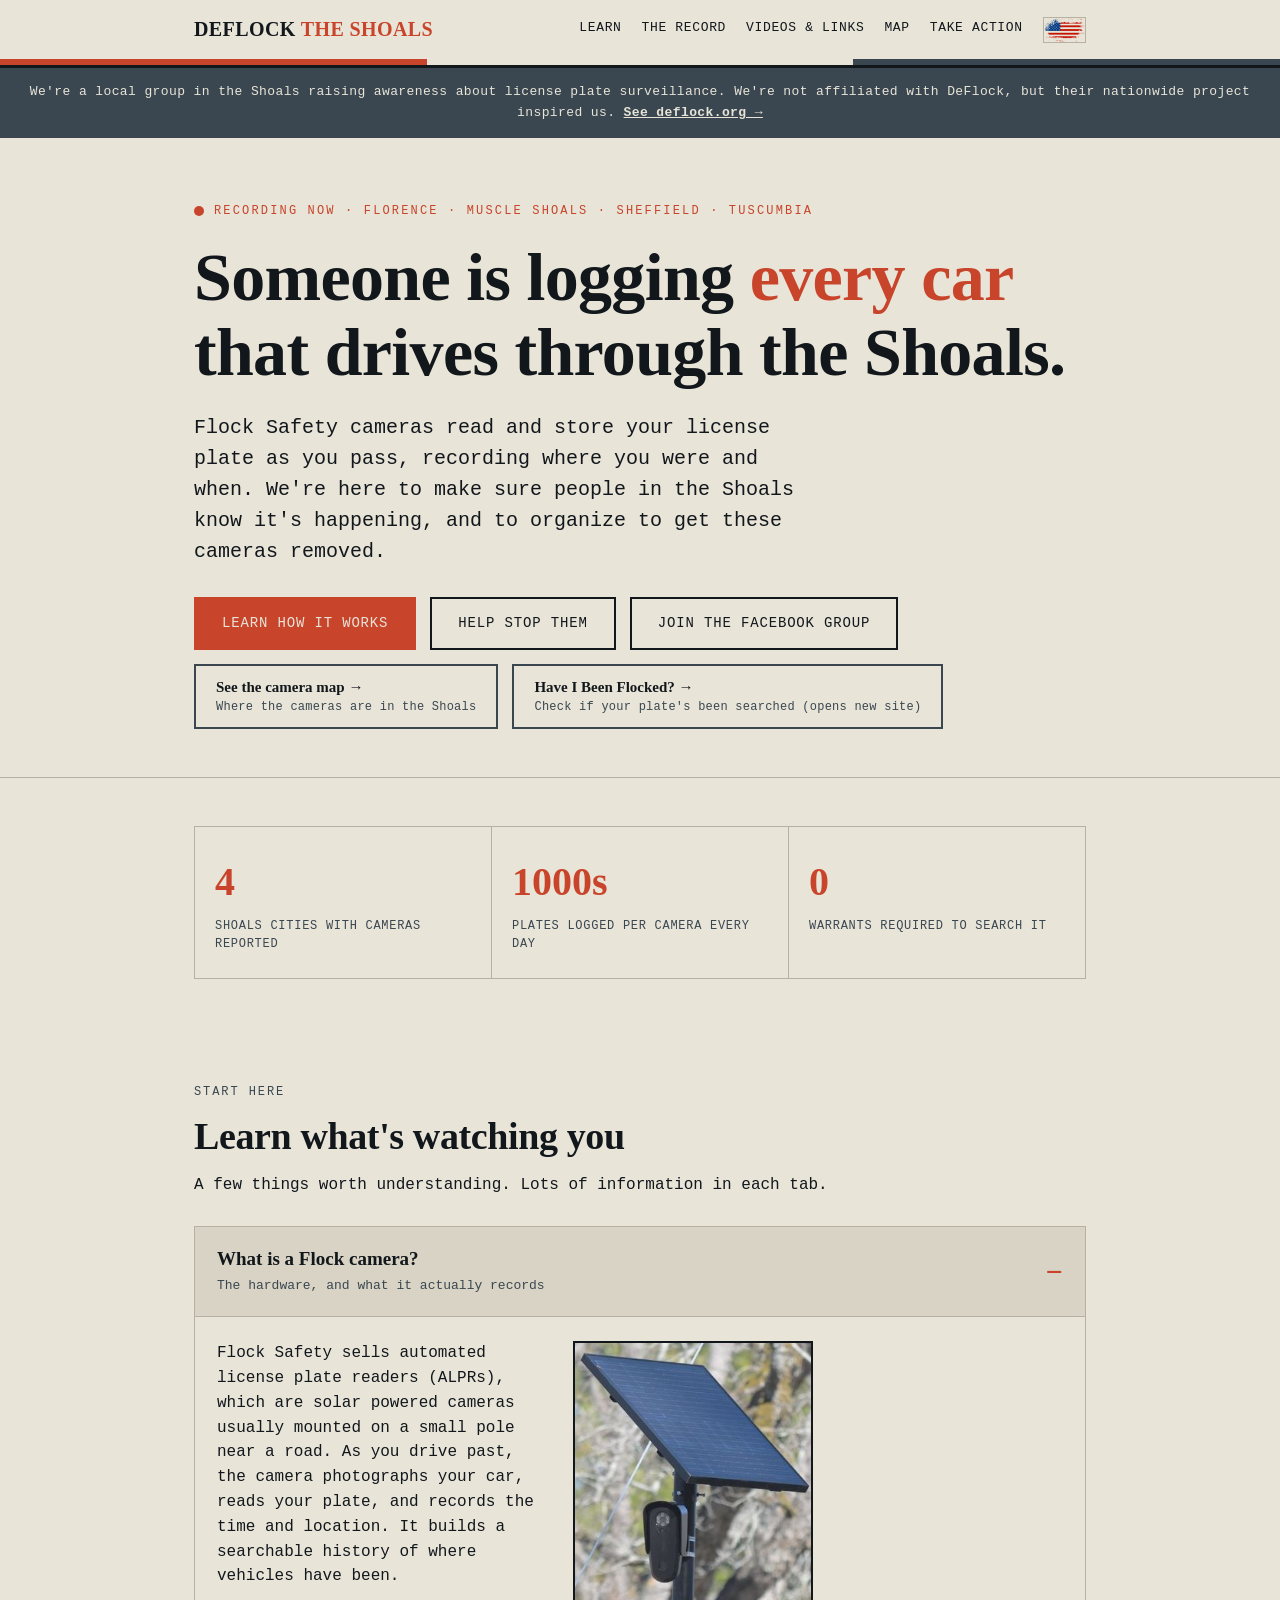
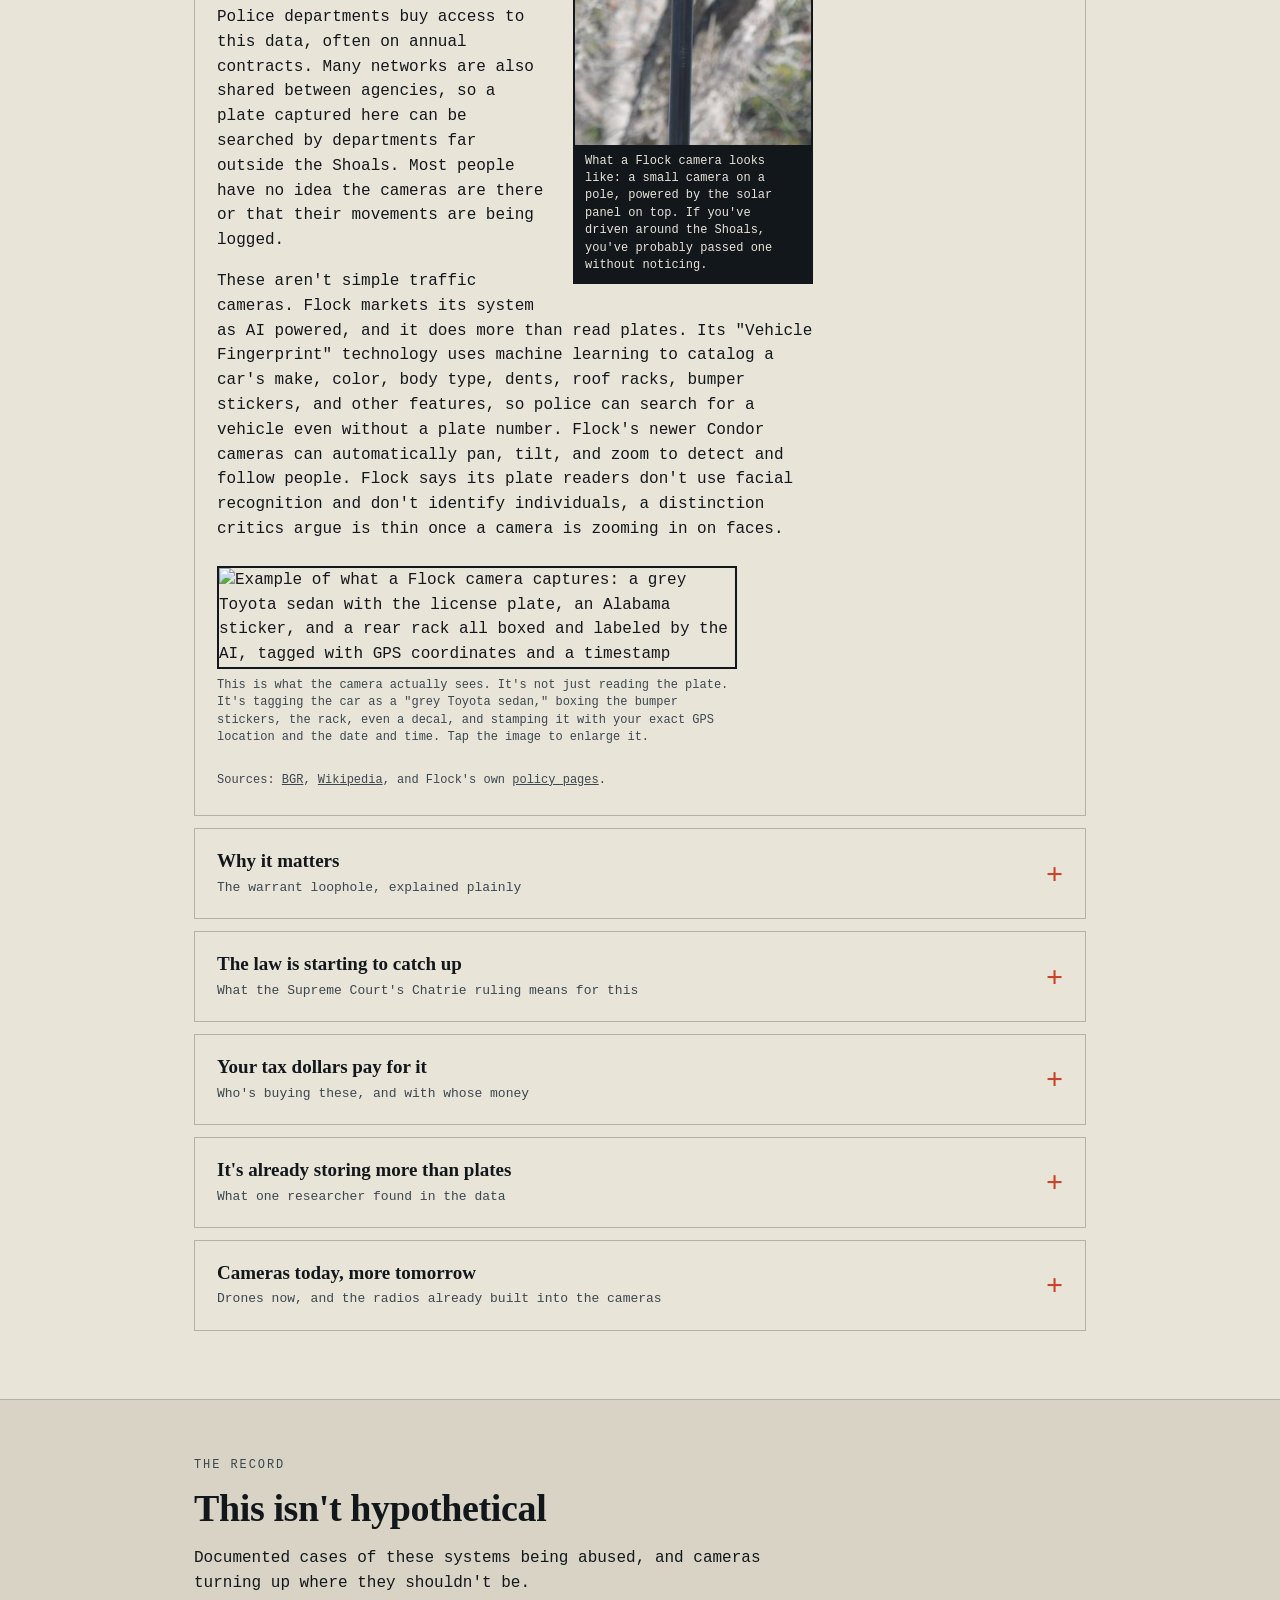
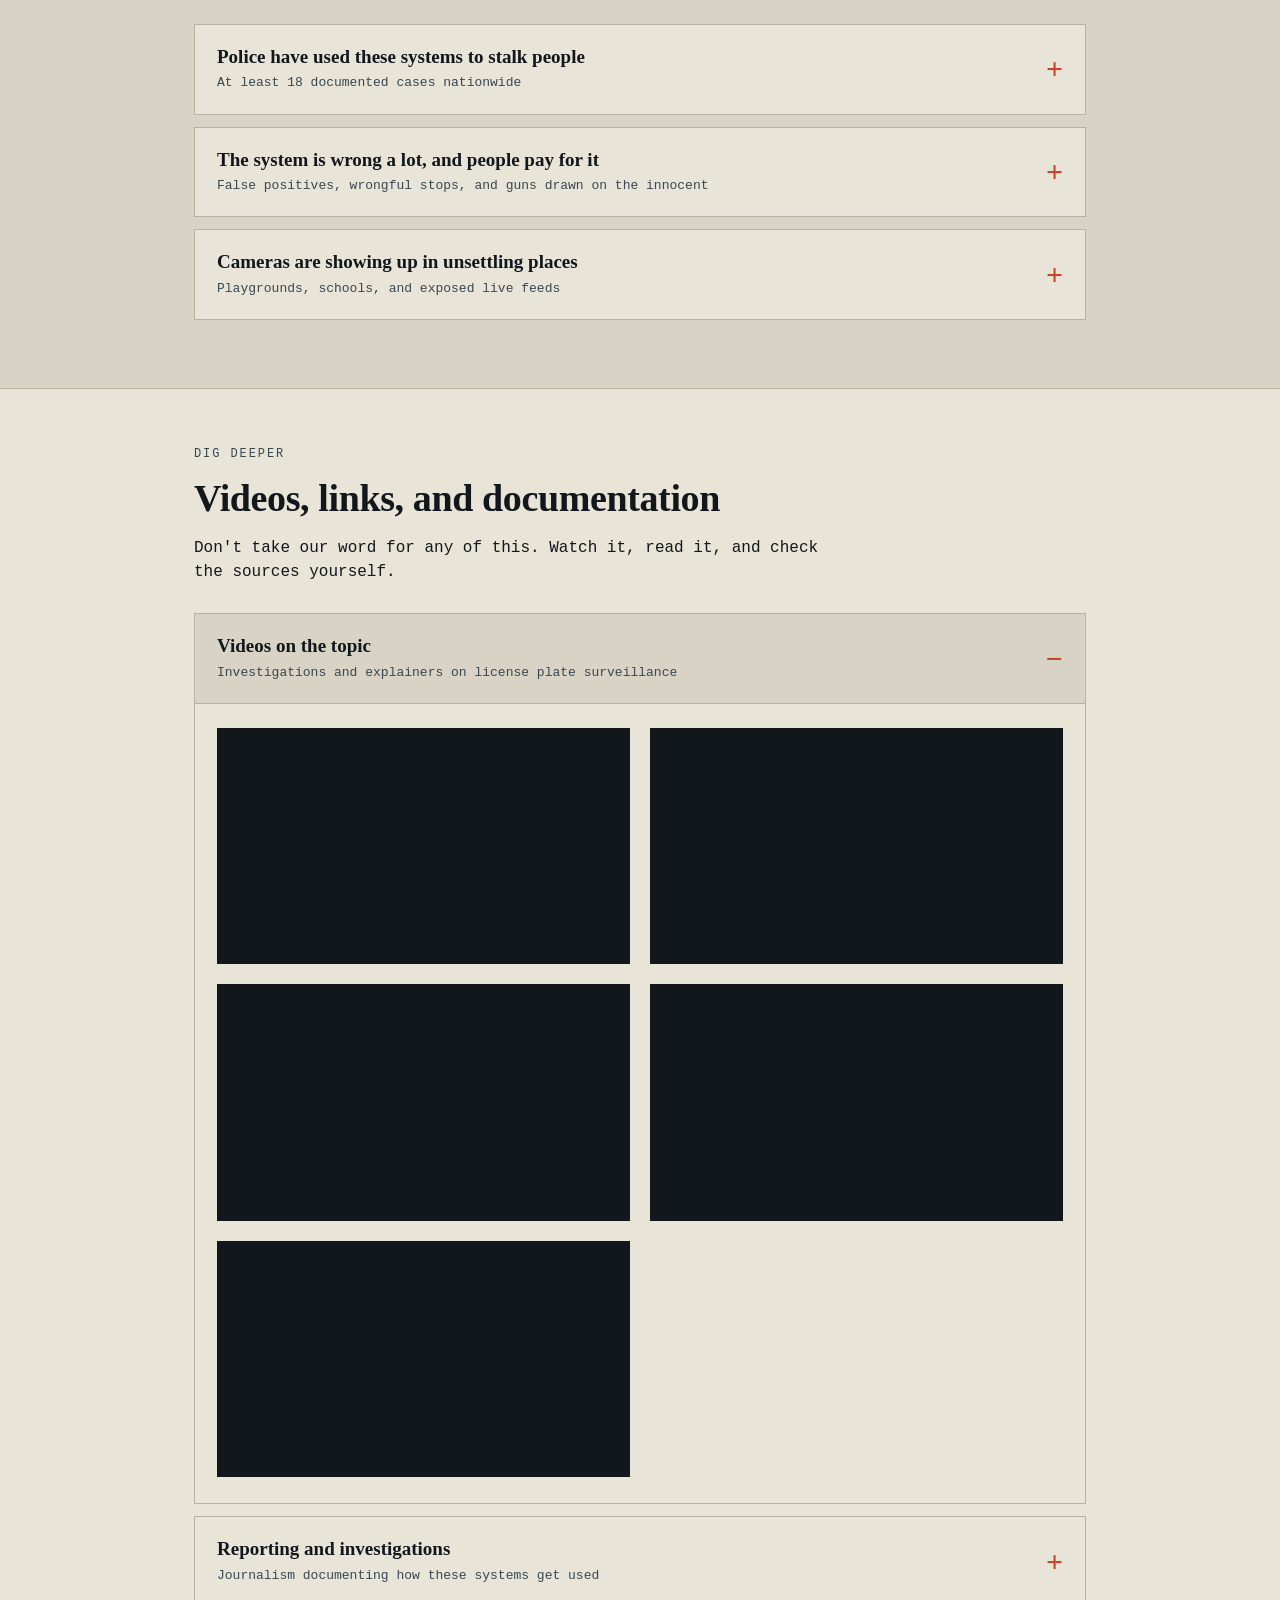
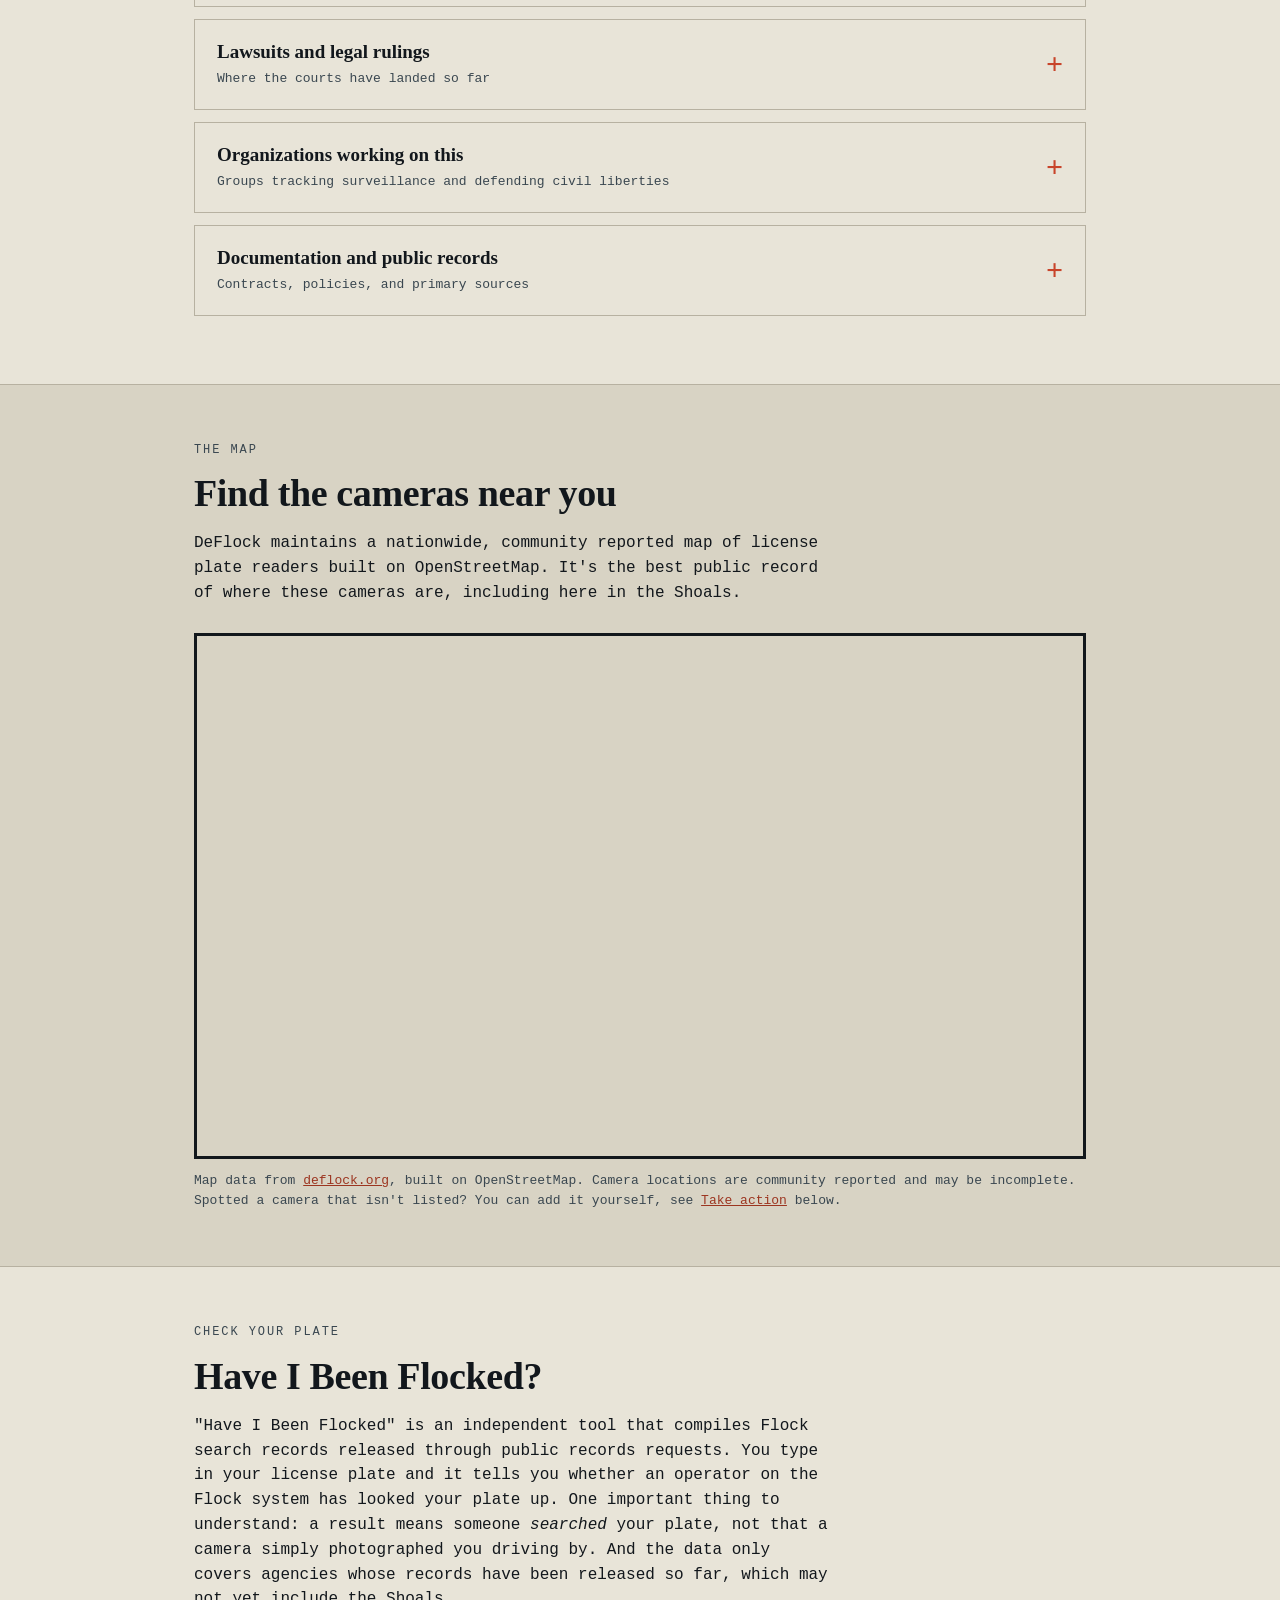
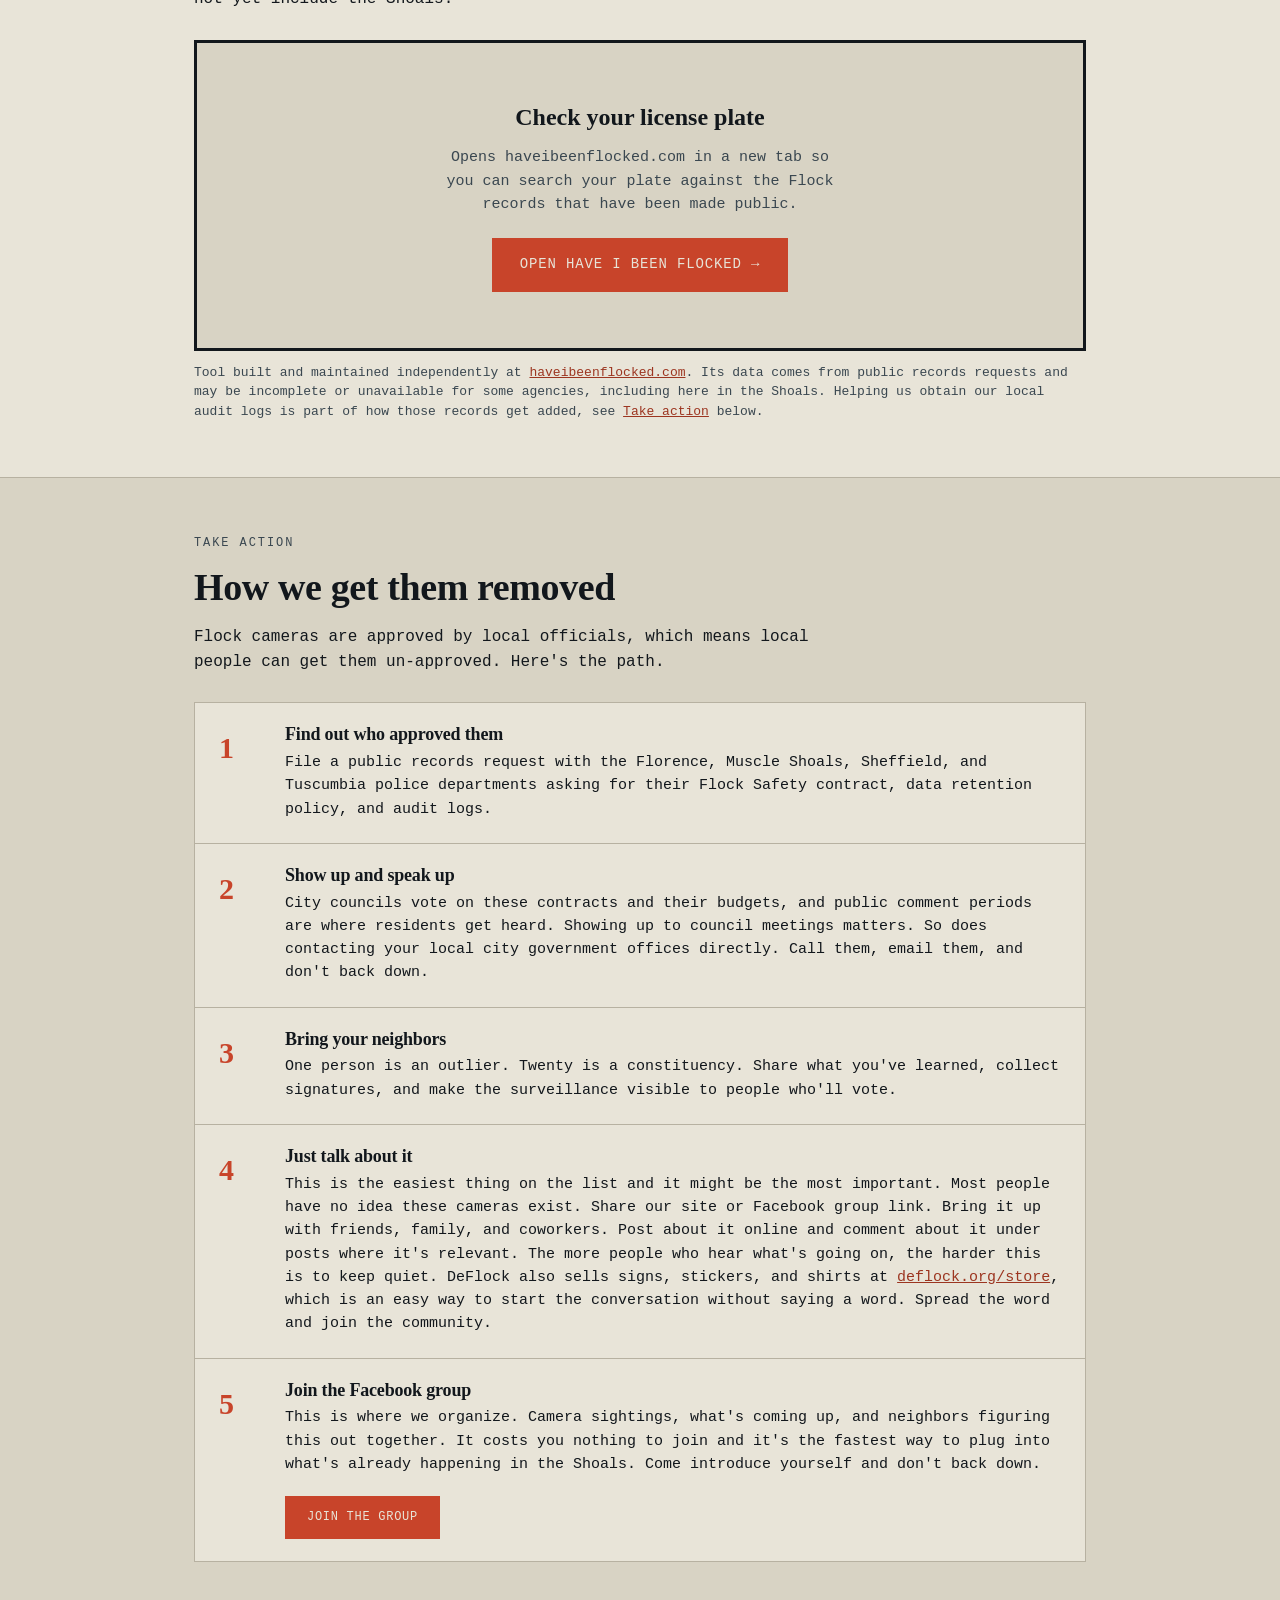
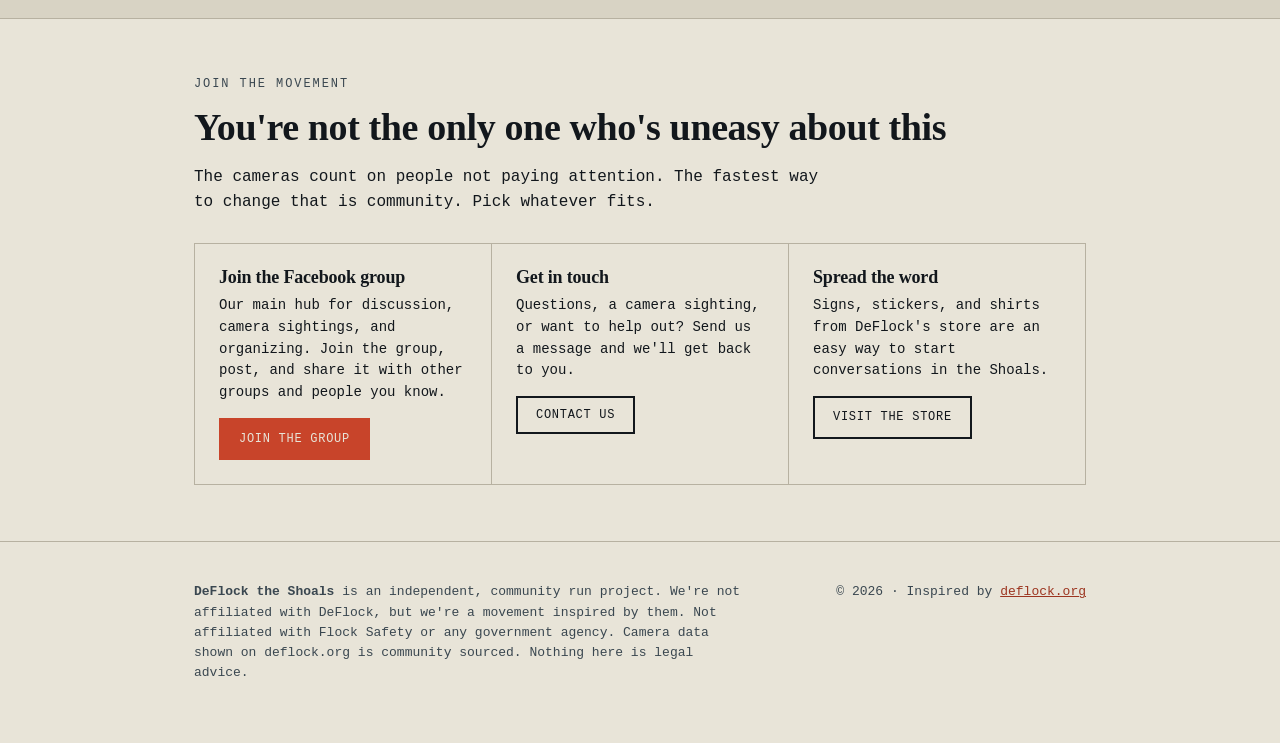
==== index.html @ 796c67c8 "Update index.html" ====
<!DOCTYPE html>
<html lang="en">
<head>
  <meta charset="UTF-8">
  <meta name="viewport" content="width=device-width, initial-scale=1.0">
  <title>DeFlock the Shoals — License plate surveillance in the Shoals</title>
  <meta name="description" content="Raising awareness about Flock Safety license plate readers in Florence, Muscle Shoals, Sheffield, and Tuscumbia, and organizing to get them removed.">

  <meta property="og:title" content="DeFlock the Shoals">
  <meta property="og:description" content="Find out about the license plate readers watching the Shoals. Then help us push back.">
  <meta property="og:type" content="website">

  <link rel="stylesheet" href="styles.css">
</head>
<body>
 
<header>
  <div class="bar">
    <a href="#top" class="brand">DeFlock <span>the Shoals</span></a>
    <div class="bar-right">
      <nav class="nav-links">
        <a href="#learn">Learn</a>
        <a href="#evidence">The record</a>
        <a href="#resources">Videos &amp; links</a>
        <a href="#map">Map</a>
        <a href="#act">Take action</a>
      </nav>
      <img src="assets/usaflag.png" alt="American flag" class="usa-flag">
      <button type="button" class="nav-toggle" id="nav-toggle" aria-label="Menu" aria-expanded="false">
        <span></span><span></span><span></span>
      </button>
    </div>
  </div>
  <nav class="nav-mobile" id="nav-mobile">
    <a href="#learn">Learn</a>
    <a href="#evidence">The record</a>
    <a href="#resources">Videos &amp; links</a>
    <a href="#map">Map</a>
    <a href="#act">Take action</a>
  </nav>
  <div class="flag-stripe" aria-hidden="true"><span class="r"></span><span class="w"></span><span class="b"></span></div>
</header>

<div class="movement">
  We're a local group in the Shoals raising awareness about license plate surveillance. We're not affiliated with DeFlock, but their nationwide project inspired us. <a href="https://deflock.org" target="_blank" rel="noopener">See deflock.org &rarr;</a>
</div>

<main id="top">

  <div class="hero">
    <div class="wrap">
      <p class="eyebrow"><span class="rec-dot"></span> Recording now &middot; Florence &middot; Muscle Shoals &middot; Sheffield &middot; Tuscumbia</p>
      <h1>Someone is logging <em>every car</em> that drives through the Shoals.</h1>
      <p class="lede">Flock Safety cameras read and store your license plate as you pass, recording where you were and when. We're here to make sure people in the Shoals know it's happening, and to organize to get these cameras removed.</p>
      <div class="cta-row">
        <a href="#learn" class="btn btn-primary">Learn how it works</a>
        <a href="#act" class="btn btn-ghost">Help stop them</a>
        <a href="https://www.facebook.com/share/g/18wiGRdr4t/" target="_blank" rel="noopener" class="btn btn-ghost">Join the Facebook group</a>
      </div>
      <div class="cta-row cta-tools">
        <a href="#map" class="btn btn-tool">See the camera map &rarr;<span class="btn-sub">Where the cameras are in the Shoals</span></a>
        <a href="https://haveibeenflocked.com/" target="_blank" rel="noopener" class="btn btn-tool">Have I Been Flocked? &rarr;<span class="btn-sub">Check if your plate's been searched (opens new site)</span></a>
      </div>
    </div>
  </div>

  <div class="wrap">
    <div class="stats">
      <div class="stat"><div class="n">4</div><div class="l">Shoals cities with cameras reported</div></div>
      <div class="stat"><div class="n">1000s</div><div class="l">Plates logged per camera every day</div></div>
      <div class="stat"><div class="n">0</div><div class="l">Warrants required to search it</div></div>
    </div>
  </div>

  <!-- ============ LEARN ============ -->
  <section id="learn">
    <div class="wrap">
      <p class="sec-label">Start here</p>
      <h2>Learn what's watching you</h2>
      <p class="prose section-intro">A few things worth understanding. Lots of information in each tab.</p>

      <details class="acc" open>
        <summary>
          <span class="acc-title">What is a Flock camera?</span>
          <span class="acc-sub">The hardware, and what it actually records</span>
        </summary>
        <div class="acc-body prose">
          <figure class="flock-photo">
            <img src="assets/flockimage.png" alt="A Flock Safety license plate reader camera mounted on a black pole with a solar panel on top" loading="lazy">
            <figcaption>What a Flock camera looks like: a small camera on a pole, powered by the solar panel on top. If you've driven around the Shoals, you've probably passed one without noticing.</figcaption>
          </figure>
          <p>Flock Safety sells automated license plate readers (ALPRs), which are solar powered cameras usually mounted on a small pole near a road. As you drive past, the camera photographs your car, reads your plate, and records the time and location. It builds a searchable history of where vehicles have been.</p>
          <p>Police departments buy access to this data, often on annual contracts. Many networks are also shared between agencies, so a plate captured here can be searched by departments far outside the Shoals. Most people have no idea the cameras are there or that their movements are being logged.</p>
          <p>These aren't simple traffic cameras. Flock markets its system as AI powered, and it does more than read plates. Its "Vehicle Fingerprint" technology uses machine learning to catalog a car's make, color, body type, dents, roof racks, bumper stickers, and other features, so police can search for a vehicle even without a plate number. Flock's newer Condor cameras can automatically pan, tilt, and zoom to detect and follow people. Flock says its plate readers don't use facial recognition and don't identify individuals, a distinction critics argue is thin once a camera is zooming in on faces.</p>

          <figure class="cam-figure">
            <img src="assets/flocksees.png" alt="Example of what a Flock camera captures: a grey Toyota sedan with the license plate, an Alabama sticker, and a rear rack all boxed and labeled by the AI, tagged with GPS coordinates and a timestamp" loading="lazy" class="zoomable">
            <figcaption>This is what the camera actually sees. It's not just reading the plate. It's tagging the car as a "grey Toyota sedan," boxing the bumper stickers, the rack, even a decal, and stamping it with your exact GPS location and the date and time. Tap the image to enlarge it.</figcaption>
          </figure>

          <p class="cite">Sources: <a href="https://www.bgr.com/2192089/flock-cameras-scanning-license-plate-audio-data-use/" target="_blank" rel="noopener">BGR</a>, <a href="https://en.wikipedia.org/wiki/Flock_Safety" target="_blank" rel="noopener">Wikipedia</a>, and Flock's own <a href="https://www.flocksafety.com/trust" target="_blank" rel="noopener">policy pages</a>.</p>
        </div>
      </details>

      <details class="acc">
        <summary>
          <span class="acc-title">Why it matters</span>
          <span class="acc-sub">The warrant loophole, explained plainly</span>
        </summary>
        <div class="acc-body prose">
          <p class="pullquote-sm">Privacy is a prerequisite for freedom. These cameras <em>strip it away.</em></p>
          <p>Flock cameras are a kind of surveillance we don't have a good name for yet: private surveillance, run for the government. A company most people have never heard of gets to record every time you drive to the grocery store, the doctor, your church, a protest, or anywhere else, and keep that record.</p>
          <p>Here's why that matters. The police aren't allowed to follow you around town, log everywhere you go, and keep a permanent record of it. If they suspect you of a crime, they have to bring evidence to a judge and get permission first. That check of a judge, probable cause, and a warrant is what stands between ordinary life and unreasonable search and seizure.</p>
          <p><strong>Flock is the loophole.</strong> Because Flock is a private company, it isn't bound by those rules. It can track everyone, all the time, no suspicion required. But Flock works hand in hand with the police. So instead of asking a judge for permission, an officer can simply ask Flock where your car has been for the past month. The warrant requirement doesn't get satisfied. It just gets skipped.</p>
          <p>That's the real problem: surveillance the government could never legally run itself, bought off the shelf from a company that can.</p>
        </div>
      </details>

      <details class="acc">
        <summary>
          <span class="acc-title">The law is starting to catch up</span>
          <span class="acc-sub">What the Supreme Court's Chatrie ruling means for this</span>
        </summary>
        <div class="acc-body prose">
          <p>Here's the part that gives us real hope, and it's worth understanding because it's the strongest legal ground we stand on.</p>
          <p>In 2026, the Supreme Court handed down its first big Fourth Amendment case in six years: <strong>Chatrie v. United States</strong>. It was a major win for privacy. The Court ruled that "geofence" searches, which pull cellphone location data to figure out everyone who was in a certain area at a certain time, are searches under the Fourth Amendment. That means police need probable cause and a warrant to do them.</p>
          <p>Just as important, the Court pushed back on something called the <strong>"third-party doctrine."</strong> For years, the government argued that once your data is held by some company (your phone carrier, an app, a private service), you've basically given up your Fourth Amendment protection over it, so they can grab it without a warrant. Chatrie said no: you can still have a reasonable expectation of privacy in your location history even when a third party is holding it.</p>
          <p>Look at how directly that lines up with Flock. A private company holds a detailed history of everywhere your car has been, and police tap into it without a warrant, using the exact "it's held by a third party" logic the Supreme Court just rejected for location data. Chatrie didn't rule on Flock specifically, so this isn't a done deal. But the reasoning points right at it, and it's why we think warrantless plate tracking is on borrowed time, legally speaking.</p>
          <p class="cite">Background on the ruling: <a href="https://en.wikipedia.org/wiki/United_States_v._Chatrie" target="_blank" rel="noopener">Chatrie v. United States</a>.</p>
        </div>
      </details>

      <details class="acc">
        <summary>
          <span class="acc-title">Your tax dollars pay for it</span>
          <span class="acc-sub">Who's buying these, and with whose money</span>
        </summary>
        <div class="acc-body prose">
          <p>Flock cameras aren't free. Local police departments buy them on contracts that can run tens of thousands of dollars a year, paid out of city budgets, which means paid by you. Residents are funding a system that surveils those same residents, often without ever having been asked in a public vote.</p>
          <p>Flock says it doesn't sell your data, and that customers own it. Take them at their word. The record still shows the safeguards failing in practice.</p>
          <div class="claimbox">
            <span class="tag">What Flock says</span>
            Customers own 100% of their data, Flock never sells it, and no agency gets access without permission.
          </div>
          <div class="claimbox">
            <span class="tag">What keeps happening</span>
            In 2025 and 2026, cities including Mountain View and Oxnard, California discovered that outside and federal agencies, including the FBI, ICE, CBP, and DEA, had been searching their local camera data, in some cases for over a year, without local approval. Mountain View shut its whole network off. California's attorney general sued the city of El Cajon over unlawful data sharing. The ACLU has accused Flock of repeatedly misleading city councils about exactly these access questions.
          </div>
          <p>So the honest answer to "how do we know the promises are true?" is: <strong>we don't, and several cities have learned the hard way that they weren't.</strong> Once the cameras are up and the data exists, control over who sees it has proven very hard to guarantee, and impossible to take back after the fact. The only reliable way to keep your movements from being searched is for the data not to be collected in the first place.</p>
        </div>
      </details>

      <details class="acc">
        <summary>
          <span class="acc-title">It's already storing more than plates</span>
          <span class="acc-sub">What one researcher found in the data</span>
        </summary>
        <div class="acc-body prose">
          <p>Flock likes to say these are just license plate readers. But independent security researcher Benn Jordan dug into how the system actually handles the images it captures, and found something that doesn't match that story.</p>
          <p>According to his investigation, the cameras don't only photograph plates. They capture images of all kinds of things that aren't vehicles at all, and rather than deleting those non-vehicle images, the system <strong>sorts them off into a separate folder and keeps them.</strong> Think about that. If the whole purpose is reading license plates, there's no reason to be holding onto photos of everything and everyone else the camera happens to see. But it is.</p>
          <p>That's the thing about "it only does X." Once the hardware is out there capturing everything in view, what it does with those images is a policy choice, and policies change. The camera is already seeing far more than a plate. Whether that extra gets used, and how, is up to whoever controls the system, not you.</p>
          <p class="cite">See Benn Jordan's work, linked in our <a href="#resources">videos and resources</a> section below.</p>
        </div>
      </details>

      <details class="acc">
        <summary>
          <span class="acc-title">Cameras today, more tomorrow</span>
          <span class="acc-sub">Drones now, and the radios already built into the cameras</span>
        </summary>
        <div class="acc-body prose">
          <p>License plate readers are only the start, and this is the part we most want people to think about, because it's the reason to act <em>now</em> instead of later.</p>
          <p>Flock has already moved into drones. It acquired a "Drone as First Responder" company and is rolling out programs that let police launch aircraft to a location and follow vehicles from the air. The company has said it aims to expand these drone programs to around 100 cities. A camera on a pole records the cars that pass one fixed spot. A drone can follow <strong>you</strong>, leaving your driveway, across town, watching where you stop.</p>
          <p>And here's the part most people don't know. When independent researchers physically took apart Flock cameras to see what's inside, they found the devices don't just have a cellular connection. They also contain <strong>Bluetooth and WiFi radios</strong>. The technology that would let one of these cameras detect the wireless devices around it, your phone, your smartwatch, your earbuds, your car's own Bluetooth, is already physically built into the hardware on the pole.</p>

          <div class="claimbox">
            <span class="tag">How this kind of tracking works</span>
            Your phone, your smartwatch, your car's Bluetooth, and your wireless earbuds are all constantly broadcasting little radio signals with unique IDs. Any device with a Bluetooth or WiFi radio can, in principle, pick those up as they pass by. It's the same basic method retail stores already use to count and follow foot traffic. A device that can read your plate <em>and</em> the unique signature of the phone in your pocket doesn't just know your car was somewhere. It can start to know <em>you</em> were, even in someone else's car, even on foot.
          </div>

          <p>That's why the time to draw the line is before the network is finished being built, not after. It is far easier to keep new surveillance out than to peel it back once the poles are up, the contracts are signed, and the budgets depend on it.</p>
          <p class="cite">Sources: teardown documenting the cameras' Bluetooth/WiFi radios and chipsets by <a href="https://www.ryanohoro.com/post/spotting-flock-safety-s-falcon-cameras" target="_blank" rel="noopener">Ryan O'Horo</a>; background on how passive wireless and Bluetooth tracking works via the <a href="https://www.eff.org/issues/street-level-surveillance" target="_blank" rel="noopener">EFF's Street-Level Surveillance project</a>.</p>
        </div>
      </details>
    </div>
  </section>

  <!-- ============ EVIDENCE ============ -->
  <section id="evidence" class="alt">
    <div class="wrap">
      <p class="sec-label">The record</p>
      <h2>This isn't hypothetical</h2>
      <p class="prose section-intro">Documented cases of these systems being abused, and cameras turning up where they shouldn't be.</p>

      <details class="acc">
        <summary>
          <span class="acc-title">Police have used these systems to stalk people</span>
          <span class="acc-sub">At least 18 documented cases nationwide</span>
        </summary>
        <div class="acc-body prose">
          <p>The promise is that only authorized officers search the data, for real investigations. In practice, officers have repeatedly used Flock to track romantic partners, exes, and even total strangers. This isn't a rare glitch. It's a documented, recurring pattern, and most cases only came to light because the victim reported being stalked, not because internal safeguards caught it.</p>
          <p>In April 2026, the Institute for Justice, a civil liberties law firm, identified at least 18 cases nationwide of officers allegedly using ALPR systems to stalk someone they were interested in, with most occurring since 2024. A separate tracker, the ALPR Abuse Library, has catalogued around 20 stalking or targeting cases. Investigators consistently describe these tallies as a floor, not a ceiling.</p>
          <div class="cases">
            <div class="case">
              <div class="where">Orange City, Florida</div>
              An officer ran his ex girlfriend's plate through Flock roughly 69 times in one summer, and also searched for her parents' vehicles. He was later charged with stalking.
              <div class="src">Source: <a href="https://www.404media.co/cops-keep-getting-arrested-for-using-flock-to-stalk-people/" target="_blank" rel="noopener">404 Media</a>, via court records</div>
            </div>
            <div class="case">
              <div class="where">Milwaukee, Wisconsin</div>
              An officer was charged after allegedly searching Flock readers about 179 times over two months to track a woman he was dating and her former partner. Victims found out by looking themselves up in public Flock audit data.
              <div class="src">Source: <a href="https://ij.org/police-have-reportedly-used-license-plate-readers-to-stalk-romantic-interests-at-least-14-times-in-recent-years/" target="_blank" rel="noopener">Institute for Justice</a></div>
            </div>
            <div class="case">
              <div class="where">Sedgwick, Kansas</div>
              A police chief used the cameras more than 200 times over four months to track his former partner and her new boyfriend. He lost his law enforcement certification.
              <div class="src">Source: reporting compiled by the <a href="https://ij.org/police-have-reportedly-used-license-plate-readers-to-stalk-romantic-interests-at-least-14-times-in-recent-years/" target="_blank" rel="noopener">Institute for Justice</a></div>
            </div>
          </div>
          <p>The point isn't that every officer is a stalker. It's that once this database exists, a single person with a login can track anyone's movements as easily as a Google search, and the safeguards have repeatedly failed to stop it in advance.</p>
        </div>
      </details>

      <details class="acc">
        <summary>
          <span class="acc-title">The system is wrong a lot, and people pay for it</span>
          <span class="acc-sub">False positives, wrongful stops, and guns drawn on the innocent</span>
        </summary>
        <div class="acc-body prose">
          <p>Set aside deliberate abuse for a second. Even when everyone's acting in good faith, these systems are wrong constantly, and the mistakes land on innocent people.</p>
          <p>In Roseville, California, the police department found that <strong>71 percent</strong> of its Flock alerts were incorrect. An audit of the LAPD found roughly <strong>one in three</strong> alerts it reviewed were inaccurate. These aren't paperwork errors. When a computer misreads a plate and flags a car as suspicious, an officer often walks up treating an innocent person as a criminal.</p>
          <div class="cases">
            <div class="case">
              <div class="where">A "7" read as a "2"</div>
              A single misread character led to a driver being stopped and detained over a car that wasn't the one police were actually looking for.
            </div>
            <div class="case">
              <div class="where">An "O" read as a "0"</div>
              Two grandparents were pulled over and held at gunpoint in front of their three-year-old grandchild because the system misread their plate.
            </div>
            <div class="case">
              <div class="where">Two weeks in jail</div>
              A woman was jailed for roughly two weeks after a camera misidentified her vehicle.
            </div>
          </div>
          <p>Flock is now adding tools to "flag unusual activity." But a flag doesn't fix a system that's wrong a third to two-thirds of the time, and it doesn't un-draw a gun. The only real accountability is a fully public audit trail, so the community can see how often this technology is used, and how often it's simply wrong.</p>
          <p class="cite">Sources compiled from reporting by <a href="https://www.businessinsider.com" target="_blank" rel="noopener">Business Insider</a> and municipal audit findings (Roseville PD, LAPD Inspector General).</p>
        </div>
      </details>

      <details class="acc">
        <summary>
          <span class="acc-title">Cameras are showing up in unsettling places</span>
          <span class="acc-sub">Playgrounds, schools, and exposed live feeds</span>
        </summary>
        <div class="acc-body prose">
          <p>Flock cameras are marketed as license plate readers for roads. But residents and journalists have documented them installed facing places that have nothing to do with traffic, including a children's playground, which went viral in June 2026 and prompted widespread questions about the real purpose of the placement.</p>
          <p>The concern got sharper in late 2025, when a security researcher found that Flock had left at least 60 of its AI powered cameras exposed on the open internet, including a live feed showing unattended children at a playground. Anyone online could watch, and, using the footage, potentially identify people. Flock called it a limited misconfiguration that had since been fixed.</p>
          <div class="claimbox">
            <span class="tag">Why this matters locally</span>
            Where cameras get pointed in the Shoals is decided by our local agencies, not by Flock, and usually not by residents. Public records requests can reveal exactly where every camera is aimed, and a public that's paying attention is the only thing that keeps placement accountable.
          </div>
          <ul class="cite-list">
            <li>Playground controversy: <a href="https://dailydot.com/x-user-questions-flock-cameras-near-playground-if-theyre-for-traffic-why-are-they-here" target="_blank" rel="noopener">Daily Dot</a></li>
            <li>Exposed camera feeds: <a href="https://www.yahoo.com/news/articles/flock-camera-captured-kids-playground-210035343.html" target="_blank" rel="noopener">404 Media / Yahoo News</a></li>
            <li>Cameras aimed at schools and sidewalks: <a href="https://www.wuft.org/public-safety/2026-06-22/flock-ai-security-cameras-spark-concerns-over-privacy-misuse-among-gainesville-residents" target="_blank" rel="noopener">WUFT</a></li>
          </ul>
        </div>
      </details>
    </div>
  </section>

  <!-- ============ RESOURCES ============ -->
  <section id="resources">
    <div class="wrap">
      <p class="sec-label">Dig deeper</p>
      <h2>Videos, links, and documentation</h2>
      <p class="prose section-intro">Don't take our word for any of this. Watch it, read it, and check the sources yourself.</p>

      <details class="acc" open>
        <summary>
          <span class="acc-title">Videos on the topic</span>
          <span class="acc-sub">Investigations and explainers on license plate surveillance</span>
        </summary>
        <div class="acc-body">
          <div class="video-grid">
            <div class="video-frame">
              <iframe src="https://www.youtube-nocookie.com/embed/uB0gr7Fh6lY"
                      title="Video on license plate surveillance"
                      loading="lazy"
                      allow="accelerometer; clipboard-write; encrypted-media; gyroscope; picture-in-picture"
                      allowfullscreen></iframe>
            </div>
            <div class="video-frame">
              <iframe src="https://www.youtube-nocookie.com/embed/S3MQLlMbS-Y"
                      title="Video on license plate surveillance"
                      loading="lazy"
                      allow="accelerometer; clipboard-write; encrypted-media; gyroscope; picture-in-picture"
                      allowfullscreen></iframe>
            </div>
            <div class="video-frame">
              <iframe src="https://www.youtube-nocookie.com/embed/nc7ngg64ADI"
                      title="Video on license plate surveillance"
                      loading="lazy"
                      allow="accelerometer; clipboard-write; encrypted-media; gyroscope; picture-in-picture"
                      allowfullscreen></iframe>
            </div>
            <div class="video-frame">
              <iframe src="https://www.youtube-nocookie.com/embed/rH3QGv2L9ng?start=2435"
                      title="Video on license plate surveillance"
                      loading="lazy"
                      allow="accelerometer; clipboard-write; encrypted-media; gyroscope; picture-in-picture"
                      allowfullscreen></iframe>
            </div>
            <div class="video-frame">
              <iframe src="https://www.youtube-nocookie.com/embed/N2-bxmWOH4U"
                      title="Video on license plate surveillance"
                      loading="lazy"
                      allow="accelerometer; clipboard-write; encrypted-media; gyroscope; picture-in-picture"
                      allowfullscreen></iframe>
            </div>
          </div>
        </div>
      </details>

      <details class="acc">
        <summary>
          <span class="acc-title">Reporting and investigations</span>
          <span class="acc-sub">Journalism documenting how these systems get used</span>
        </summary>
        <div class="acc-body prose">
          <ul class="link-list">
            <li>
              <a href="https://www.404media.co/cops-keep-getting-arrested-for-using-flock-to-stalk-people/" target="_blank" rel="noopener">Cops keep getting arrested for using Flock to stalk people</a>
              <span class="link-src">404 Media</span>
            </li>
            <li>
              <a href="https://ij.org/police-have-reportedly-used-license-plate-readers-to-stalk-romantic-interests-at-least-14-times-in-recent-years/" target="_blank" rel="noopener">Police have used plate readers to stalk romantic interests</a>
              <span class="link-src">Institute for Justice</span>
            </li>
            <li>
              <a href="https://www.eff.org/deeplinks/2025/11/how-cops-are-using-flock-safetys-alpr-network-surveil-protesters-and-activists" target="_blank" rel="noopener">How police use Flock's network to surveil protesters and activists</a>
              <span class="link-src">Electronic Frontier Foundation</span>
            </li>
            <li>
              <a href="https://www.aclu-wi.org/news/what-the-flock-police-surveillance-is-ripe-for-abuse/" target="_blank" rel="noopener">What the Flock: police surveillance is ripe for abuse</a>
              <span class="link-src">ACLU of Wisconsin</span>
            </li>
            <li>
              <a href="https://www.ryanohoro.com/post/spotting-flock-safety-s-falcon-cameras" target="_blank" rel="noopener">A teardown of Flock's cameras (the Bluetooth/WiFi radios inside)</a>
              <span class="link-src">Ryan O'Horo</span>
            </li>
            <li>
              <a href="https://centralcurrent.org/syracuse-police-exposed-driver-data-to-thousands-of-cops-around-the-country/" target="_blank" rel="noopener">Syracuse police exposed driver data to thousands of officers nationwide</a>
              <span class="link-src">Central Current</span>
            </li>
            <li>
              <a href="https://www.bgr.com/2192089/flock-cameras-scanning-license-plate-audio-data-use/" target="_blank" rel="noopener">What Flock cameras actually scan and store</a>
              <span class="link-src">BGR</span>
            </li>
          </ul>
        </div>
      </details>

      <details class="acc">
        <summary>
          <span class="acc-title">Lawsuits and legal rulings</span>
          <span class="acc-sub">Where the courts have landed so far</span>
        </summary>
        <div class="acc-body prose">
          <ul class="link-list">
            <li>
              <a href="https://en.wikipedia.org/wiki/United_States_v._Chatrie" target="_blank" rel="noopener">Chatrie v. United States (Supreme Court, geofence + third-party doctrine)</a>
              <span class="link-src">Background on the 2026 ruling</span>
            </li>
            <li>
              <a href="https://www.eff.org/press/releases/lawsuit-challenges-san-joses-warrantless-alpr-mass-surveillance" target="_blank" rel="noopener">Lawsuit challenges San Jose's warrantless ALPR mass surveillance</a>
              <span class="link-src">Electronic Frontier Foundation</span>
            </li>
            <li>
              <a href="https://www.eff.org/deeplinks/2025/11/washington-court-rules-data-captured-flock-safety-cameras-are-public-records" target="_blank" rel="noopener">Washington court rules Flock camera data are public records</a>
              <span class="link-src">Electronic Frontier Foundation</span>
            </li>
            <li>
              <a href="https://www.aclu.org/news/privacy-technology/police-audit-logs" target="_blank" rel="noopener">What police audit logs reveal about how this data gets searched</a>
              <span class="link-src">ACLU</span>
            </li>
          </ul>
        </div>
      </details>

      <details class="acc">
        <summary>
          <span class="acc-title">Organizations working on this</span>
          <span class="acc-sub">Groups tracking surveillance and defending civil liberties</span>
        </summary>
        <div class="acc-body prose">
          <ul class="link-list">
            <li>
              <a href="https://deflock.org" target="_blank" rel="noopener">DeFlock</a>
              <span class="link-src">The nationwide ALPR mapping project that inspired this site</span>
            </li>
            <li>
              <a href="https://www.eff.org/issues/automated-license-plate-readers" target="_blank" rel="noopener">Electronic Frontier Foundation: ALPRs</a>
              <span class="link-src">Legal and technical analysis of plate reader systems</span>
            </li>
            <li>
              <a href="https://ij.org" target="_blank" rel="noopener">Institute for Justice</a>
              <span class="link-src">Civil liberties law firm tracking ALPR abuse cases</span>
            </li>
            <li>
              <a href="https://www.aclu.org" target="_blank" rel="noopener">ACLU</a>
              <span class="link-src">Civil liberties litigation and reporting on surveillance</span>
            </li>
            <li>
              <a href="https://atlasofsurveillance.org" target="_blank" rel="noopener">Atlas of Surveillance</a>
              <span class="link-src">Database of surveillance technology used by US law enforcement</span>
            </li>
          </ul>
        </div>
      </details>

      <details class="acc">
        <summary>
          <span class="acc-title">Documentation and public records</span>
          <span class="acc-sub">Contracts, policies, and primary sources</span>
        </summary>
        <div class="acc-body prose">
          <p>This is where we'll post the actual paperwork as we obtain it: Flock contracts with Shoals police departments, data retention policies, audit logs, and council meeting records. Primary documents are the strongest thing you can bring to a public comment period, because nobody can argue with a city's own signed contract.</p>
          <p>We don't have these yet, but we are working on it. If you've filed a records request and received something, or you have meeting minutes or correspondence worth sharing, <a href="#join">send it to us</a> and we'll publish it here.</p>
          <ul class="link-list">
            <li>
              <a href="https://www.flocksafety.com/trust" target="_blank" rel="noopener">Flock Safety's own transparency pages</a>
              <span class="link-src">The company's stated policies, useful to compare against practice</span>
            </li>
            <li>
              <a href="https://www.openstreetmap.org" target="_blank" rel="noopener">OpenStreetMap</a>
              <span class="link-src">The open dataset behind DeFlock's map, where cameras get logged</span>
            </li>
          </ul>
        </div>
      </details>
    </div>
  </section>

  <!-- ============ MAP ============ -->
  <section id="map" class="alt">
    <div class="wrap">
      <p class="sec-label">The map</p>
      <h2>Find the cameras near you</h2>
      <p class="prose section-intro">DeFlock maintains a nationwide, community reported map of license plate readers built on OpenStreetMap. It's the best public record of where these cameras are, including here in the Shoals.</p>
      <div id="map-embed" data-map-url="https://maps.deflock.org/?lat=34.8208&lng=-87.5896&zoom=10.31">
        <div class="map-panel">
          <p class="map-panel-title">Open the DeFlock map</p>
          <p class="map-panel-text">Zoomed to the Shoals. Every marker is a community reported license plate reader.</p>
          <a class="btn btn-primary" href="https://maps.deflock.org/?lat=34.8208&lng=-87.5896&zoom=10.31" target="_blank" rel="noopener">View the live map &rarr;</a>
        </div>
      </div>
      <p class="map-note">Map data from <a href="https://deflock.org" target="_blank" rel="noopener">deflock.org</a>, built on OpenStreetMap. Camera locations are community reported and may be incomplete. Spotted a camera that isn't listed? You can add it yourself, see <a href="#act">Take action</a> below.</p>
    </div>
  </section>

  <!-- ============ HAVE I BEEN FLOCKED ============ -->
  <section id="flocked">
    <div class="wrap">
      <p class="sec-label">Check your plate</p>
      <h2>Have I Been Flocked?</h2>
      <p class="prose section-intro">"Have I Been Flocked" is an independent tool that compiles Flock search records released through public records requests. You type in your license plate and it tells you whether an operator on the Flock system has looked your plate up. One important thing to understand: a result means someone <em>searched</em> your plate, not that a camera simply photographed you driving by. And the data only covers agencies whose records have been released so far, which may not yet include the Shoals.</p>
      <div id="flocked-cta">
        <div class="map-panel">
          <p class="map-panel-title">Check your license plate</p>
          <p class="map-panel-text">Opens haveibeenflocked.com in a new tab so you can search your plate against the Flock records that have been made public.</p>
          <a class="btn btn-primary" href="https://haveibeenflocked.com/" target="_blank" rel="noopener">Open Have I Been Flocked &rarr;</a>
        </div>
      </div>
      <p class="map-note">Tool built and maintained independently at <a href="https://haveibeenflocked.com/" target="_blank" rel="noopener">haveibeenflocked.com</a>. Its data comes from public records requests and may be incomplete or unavailable for some agencies, including here in the Shoals. Helping us obtain our local audit logs is part of how those records get added, see <a href="#act">Take action</a> below.</p>
    </div>
  </section>

  <!-- ============ ACT ============ -->
  <section id="act" class="alt">
    <div class="wrap">
      <p class="sec-label">Take action</p>
      <h2>How we get them removed</h2>
      <p class="prose section-intro">Flock cameras are approved by local officials, which means local people can get them un-approved. Here's the path.</p>

      <div class="steps">
        <div class="step">
          <div class="num">1</div>
          <div><h3>Find out who approved them</h3><p>File a public records request with the Florence, Muscle Shoals, Sheffield, and Tuscumbia police departments asking for their Flock Safety contract, data retention policy, and audit logs.</p></div>
        </div>
        <div class="step">
          <div class="num">2</div>
          <div><h3>Show up and speak up</h3><p>City councils vote on these contracts and their budgets, and public comment periods are where residents get heard. Showing up to council meetings matters. So does contacting your local city government offices directly. Call them, email them, and don't back down.</p></div>
        </div>
        <div class="step">
          <div class="num">3</div>
          <div><h3>Bring your neighbors</h3><p>One person is an outlier. Twenty is a constituency. Share what you've learned, collect signatures, and make the surveillance visible to people who'll vote.</p></div>
        </div>
        <div class="step">
          <div class="num">4</div>
          <div><h3>Just talk about it</h3><p>This is the easiest thing on the list and it might be the most important. Most people have no idea these cameras exist. Share our site or Facebook group link. Bring it up with friends, family, and coworkers. Post about it online and comment about it under posts where it's relevant. The more people who hear what's going on, the harder this is to keep quiet. DeFlock also sells signs, stickers, and shirts at <a href="https://deflock.org/store" target="_blank" rel="noopener">deflock.org/store</a>, which is an easy way to start the conversation without saying a word. Spread the word and join the community.</p></div>
        </div>
        <div class="step">
          <div class="num">5</div>
          <div><h3>Join the Facebook group</h3><p>This is where we organize. Camera sightings, what's coming up, and neighbors figuring this out together. It costs you nothing to join and it's the fastest way to plug into what's already happening in the Shoals. Come introduce yourself and don't back down.</p><p><a href="https://www.facebook.com/share/g/18wiGRdr4t/" target="_blank" rel="noopener" class="btn btn-primary">Join the group</a></p></div>
        </div>
      </div>
    </div>
  </section>

  <!-- ============ JOIN ============ -->
  <section id="join" class="join">
    <div class="wrap">
      <p class="sec-label">Join the movement</p>
      <h2>You're not the only one who's uneasy about this</h2>
      <p class="prose section-intro">The cameras count on people not paying attention. The fastest way to change that is community. Pick whatever fits.</p>
      <div class="grid">
        <div class="card">
          <h3>Join the Facebook group</h3>
          <p>Our main hub for discussion, camera sightings, and organizing. Join the group, post, and share it with other groups and people you know.</p>
          <a href="https://www.facebook.com/share/g/18wiGRdr4t/" target="_blank" rel="noopener" class="btn btn-primary">Join the group</a>
        </div>
        <div class="card">
          <h3>Get in touch</h3>
          <p>Questions, a camera sighting, or want to help out? Send us a message and we'll get back to you.</p>
          <button type="button" class="btn btn-ghost" id="open-contact">Contact us</button>
        </div>
        <div class="card">
          <h3>Spread the word</h3>
          <p>Signs, stickers, and shirts from DeFlock's store are an easy way to start conversations in the Shoals.</p>
          <a href="https://deflock.org/store" target="_blank" rel="noopener" class="btn btn-ghost">Visit the store</a>
        </div>
      </div>
    </div>
  </section>

</main>

<!-- Contact modal -->
<div class="modal-overlay" id="contact-modal" aria-hidden="true">
  <div class="modal" role="dialog" aria-modal="true" aria-labelledby="contact-title">
    <button type="button" class="modal-close" id="close-contact" aria-label="Close">&times;</button>
    <h2 id="contact-title">Contact us</h2>
    <p class="modal-lede">Send us a message and we'll get back to you. Your email is only used to reply.</p>
    <form id="contact-form" action="https://formspree.io/f/xvzewpqb" method="POST">
      <div class="field">
        <label for="c-name">Name</label>
        <input type="text" id="c-name" name="name" required placeholder="Your name">
      </div>
      <div class="field">
        <label for="c-email">Email</label>
        <input type="email" id="c-email" name="email" required placeholder="you@example.com">
      </div>
      <div class="field">
        <label for="c-message">Message</label>
        <textarea id="c-message" name="message" rows="4" required placeholder="What's on your mind?"></textarea>
      </div>
      <button type="submit" class="btn btn-primary" id="submit-contact">Send message</button>
      <p class="modal-note" id="contact-status" hidden></p>
    </form>
  </div>
</div>

<!-- Lightbox -->
<div class="lightbox" id="lightbox">
  <img id="lightbox-img" src="" alt="">
</div>

<footer>
  <div class="wrap">
    <div class="disclaimer">
      <strong>DeFlock the Shoals</strong> is an independent, community run project. We're not affiliated with DeFlock, but we're a movement inspired by them. Not affiliated with Flock Safety or any government agency. Camera data shown on deflock.org is community sourced. Nothing here is legal advice.
    </div>
    <div>
      &copy; <span id="year">2026</span> &middot; Inspired by <a href="https://deflock.org" target="_blank" rel="noopener">deflock.org</a>
    </div>
  </div>
</footer>

<script src="script.js"></script>
<script data-goatcounter="https://deflocktheshoals.goatcounter.com/count"
        async src="https://gc.zgo.at/count.js"></script>
</body>
</html>
---- styles.css ----
:root {
    --ink: #12171c;
    --paper: #e8e4d8;
    --paper-dim: #d8d3c4;
    --signal: #c8442a;
    --signal-dim: #9c3520;
    --steel: #3a4750;
    --line: #b7b1a1;
    --focus: #1d6fb8;
  }

  * { box-sizing: border-box; margin: 0; padding: 0; }

  html { scroll-behavior: smooth; }

  body {
    font-family: "Courier New", ui-monospace, monospace;
    background: var(--paper);
    color: var(--ink);
    line-height: 1.55;
    -webkit-font-smoothing: antialiased;
  }

  h1, h2, h3 {
    font-family: Georgia, "Times New Roman", serif;
    font-weight: 700;
    line-height: 1.1;
    letter-spacing: -0.01em;
  }

  a { color: var(--signal-dim); }
  a:focus-visible, button:focus-visible, summary:focus-visible {
    outline: 3px solid var(--focus);
    outline-offset: 2px;
  }

  .wrap { max-width: 940px; margin: 0 auto; padding: 0 24px; }

  /* ---- Top bar ---- */
  header {
    border-bottom: 3px solid var(--ink);
    background: var(--paper);
    position: sticky; top: 0; z-index: 500;
  }
  .bar {
    display: flex; align-items: center; justify-content: space-between;
    padding: 14px 24px; max-width: 940px; margin: 0 auto;
  }
  .bar-right { display: flex; align-items: center; }
  .usa-flag {
    height: 26px; width: auto; margin-left: 20px;
    border: 1px solid var(--line); display: block;
    transition: transform .18s ease;
  }
  .usa-flag:hover { transform: scale(1.08) rotate(-2deg); }
  @media (max-width: 720px) {
    .usa-flag { height: 22px; margin-left: 14px; }
  }
  .brand {
    font-family: Georgia, serif; font-weight: 700; font-size: 20px;
    text-transform: uppercase; letter-spacing: 0.02em; text-decoration: none; color: var(--ink);
    transition: transform .15s ease;
    display: inline-block;
  }
  .brand:hover { transform: translateX(2px); }
  .brand span { color: var(--signal); }
  nav a {
    font-size: 13px; text-transform: uppercase; letter-spacing: 0.05em;
    text-decoration: none; color: var(--ink); margin-left: 20px;
    position: relative; padding-bottom: 3px;
    transition: color .15s ease;
  }
  nav a::after {
    content: ""; position: absolute; left: 0; bottom: 0;
    width: 100%; height: 2px; background: var(--signal);
    transform: scaleX(0); transform-origin: left;
    transition: transform .22s ease;
  }
  nav a:hover { color: var(--signal); }
  nav a:hover::after { transform: scaleX(1); }
  nav a.is-active { color: var(--signal); }
  nav a.is-active::after { transform: scaleX(1); }
  .nav-links { display: flex; }

  /* ---- Mobile nav ---- */
  .nav-toggle {
    display: none; background: none; border: 2px solid var(--ink);
    padding: 8px 9px; margin-left: 14px; cursor: pointer;
    flex-direction: column; gap: 4px;
  }
  .nav-toggle span {
    display: block; width: 20px; height: 2px; background: var(--ink);
    transition: transform .2s ease, opacity .2s ease;
  }
  .nav-toggle.is-open span:nth-child(1) { transform: translateY(6px) rotate(45deg); }
  .nav-toggle.is-open span:nth-child(2) { opacity: 0; }
  .nav-toggle.is-open span:nth-child(3) { transform: translateY(-6px) rotate(-45deg); }

  .nav-mobile { display: none; border-top: 1px solid var(--line); }
  .nav-mobile.is-open { display: block; }
  .nav-mobile a {
    display: block; padding: 16px 24px; margin: 0;
    border-bottom: 1px solid var(--line);
    font-size: 14px; text-transform: uppercase; letter-spacing: 0.05em;
    text-decoration: none; color: var(--ink);
  }
  .nav-mobile a:last-child { border-bottom: none; }
  .nav-mobile a:active { background: var(--paper-dim); }
  .nav-mobile a::after { display: none; }

  @media (max-width: 900px) {
    .nav-links { display: none; }
    .nav-toggle { display: flex; }
    .brand { font-size: 17px; }
  }

  /* ---- Hero ---- */
  .hero { padding: 64px 0 48px; border-bottom: 1px solid var(--line); }
  .eyebrow {
    font-size: 12px; letter-spacing: 0.18em; text-transform: uppercase;
    color: var(--signal); margin-bottom: 20px; display: flex; align-items: center; gap: 10px;
    flex-wrap: wrap;
  }
  .rec-dot {
    width: 10px; height: 10px; border-radius: 50%; background: var(--signal);
    display: inline-block; animation: blink 1.4s steps(1) infinite;
  }
  @keyframes blink { 50% { opacity: 0.15; } }

  .hero h1 { font-size: clamp(38px, 7vw, 68px); margin-bottom: 22px; }
  .hero h1 em { font-style: normal; color: var(--signal); }
  .lede { font-size: clamp(16px, 2.4vw, 20px); max-width: 620px; margin-bottom: 30px; }

  .cta-row { display: flex; gap: 14px; flex-wrap: wrap; }
  .btn {
    display: inline-block; padding: 14px 26px; font-family: inherit; font-size: 14px;
    text-transform: uppercase; letter-spacing: 0.06em; text-decoration: none;
    border: 2px solid var(--ink); cursor: pointer;
    transition: transform .12s ease, box-shadow .12s ease;
  }
  .btn:hover { transform: translate(-2px, -2px); box-shadow: 4px 4px 0 var(--ink); }
  .btn:active { transform: translate(0, 0); box-shadow: 0 0 0 var(--ink); }
  .btn-primary { background: var(--signal); color: var(--paper); border-color: var(--signal); }
  .btn-primary:hover { box-shadow: 4px 4px 0 var(--signal-dim); }
  .btn-ghost { background: transparent; color: var(--ink); }

  /* ---- Hero tool buttons (second row) ---- */
  .cta-tools { margin-top: 14px; }
  .btn-tool {
    display: flex; flex-direction: column; align-items: flex-start;
    background: transparent; color: var(--ink);
    border: 2px solid var(--steel);
    padding: 12px 20px; text-decoration: none;
    text-transform: none; letter-spacing: normal;
    font-family: Georgia, serif; font-weight: 700; font-size: 15px;
    line-height: 1.2;
    transition: transform .12s ease, box-shadow .12s ease, background .15s ease;
  }
  .btn-tool:hover {
    transform: translate(-2px, -2px);
    box-shadow: 4px 4px 0 var(--steel);
    background: var(--paper-dim);
  }
  .btn-tool .btn-sub {
    display: block; margin-top: 4px;
    font-family: "Courier New", monospace; font-weight: normal;
    font-size: 12px; color: var(--steel);
    text-transform: none; letter-spacing: 0.02em;
  }

  /* ---- Stat strip ---- */
  .stats {
    display: grid; grid-template-columns: repeat(3, 1fr); gap: 1px;
    background: var(--line); border: 1px solid var(--line); margin: 48px 0;
  }
  .stat {
    background: var(--paper); padding: 24px 20px;
    transition: background .2s ease, transform .2s ease;
  }
  .stat:hover { background: var(--paper-dim); transform: translateY(-3px); }
  .stat .n { font-family: Georgia, serif; font-size: 40px; font-weight: 700; color: var(--signal); }
  .stat .l { font-size: 12px; text-transform: uppercase; letter-spacing: 0.06em; color: var(--steel); margin-top: 4px; }
  @media (max-width: 620px) { .stats { grid-template-columns: 1fr; } }

  /* ---- Sections ---- */
  section { padding: 56px 0; border-bottom: 1px solid var(--line); }
  section.alt { background: var(--paper-dim); }
  .sec-label {
    font-size: 12px; letter-spacing: 0.16em; text-transform: uppercase;
    color: var(--steel); margin-bottom: 14px;
  }
  section h2 { font-size: clamp(26px, 4vw, 38px); margin-bottom: 16px; }
  .prose { max-width: 640px; }
  .prose p { margin-bottom: 16px; }
  .prose p:last-child { margin-bottom: 0; }
  .section-intro { margin-bottom: 28px; }

  /* ---- Accordions ---- */
  .acc {
    border: 1px solid var(--line);
    background: var(--paper);
    margin-bottom: 12px;
  }
  section.alt .acc { background: var(--paper); }
  .acc summary {
    cursor: pointer; padding: 20px 52px 20px 22px;
    position: relative; list-style: none;
    transition: background .18s ease, padding-left .18s ease;
  }
  .acc summary::-webkit-details-marker { display: none; }
  .acc summary:hover { background: var(--paper-dim); padding-left: 27px; }
  .acc-title {
    display: block; font-family: Georgia, serif; font-weight: 700;
    font-size: 19px; line-height: 1.25; color: var(--ink);
  }
  .acc-sub {
    display: block; font-size: 13px; color: var(--steel); margin-top: 5px;
  }
  .acc summary::after {
    content: "+"; position: absolute; right: 22px; top: 50%;
    transform: translateY(-50%);
    font-family: Georgia, serif; font-size: 30px; font-weight: 700;
    color: var(--signal); line-height: 1;
    transition: transform .25s ease;
  }
  .acc[open] > summary::after {
    content: "\2212";
    transform: translateY(-50%) rotate(180deg);
  }
  .acc[open] > summary { background: var(--paper-dim); border-bottom: 1px solid var(--line); }
  .acc-body { padding: 24px 22px 26px; animation: slideDown .28s ease; }
  @keyframes slideDown {
    from { opacity: 0; transform: translateY(-8px); }
    to { opacity: 1; transform: translateY(0); }
  }
  .pullquote-sm {
    font-family: Georgia, serif; font-size: clamp(20px, 3vw, 26px);
    line-height: 1.25; font-weight: 700; color: var(--ink);
    border-left: 4px solid var(--signal); padding-left: 18px;
    margin-bottom: 20px !important;
  }
  .pullquote-sm em { font-style: normal; color: var(--signal); }

  /* ---- Flock photo ---- */
  .flock-photo {
    float: right; width: 240px; max-width: 42%;
    margin: 0 0 18px 22px;
    border: 2px solid var(--ink); background: var(--ink);
  }
  .flock-photo img { display: block; width: 100%; height: auto; }
  .flock-photo figcaption {
    font-size: 12px; color: var(--paper); background: var(--ink);
    padding: 8px 10px; line-height: 1.45;
  }
  @media (max-width: 560px) {
    .flock-photo {
      float: none; width: 100%; max-width: 320px;
      margin: 0 auto 20px;
    }
  }

  /* ---- Inline figure (what the camera sees) ---- */
  .cam-figure {
    margin: 24px 0; max-width: 520px;
  }
  .cam-figure img {
    display: block; width: 100%; height: auto;
    border: 2px solid var(--ink); cursor: zoom-in;
    transition: transform .15s ease, box-shadow .15s ease;
  }
  .cam-figure img:hover { transform: translateY(-2px); box-shadow: 4px 4px 0 var(--line); }
  .cam-figure figcaption {
    font-size: 12px; color: var(--steel); margin-top: 8px; line-height: 1.45;
  }

  /* ---- Lightbox ---- */
  .lightbox {
    display: none; position: fixed; inset: 0; z-index: 1200;
    background: rgba(18, 23, 28, 0.9);
    align-items: center; justify-content: center; padding: 24px;
    cursor: zoom-out;
  }
  .lightbox.is-open { display: flex; animation: fadeIn .2s ease; }
  .lightbox img {
    max-width: 100%; max-height: 90vh;
    border: 3px solid var(--paper);
  }

  /* ---- Videos ---- */
  .video-grid {
    display: grid; grid-template-columns: repeat(auto-fit, minmax(300px, 1fr));
    gap: 20px;
  }
  .video-frame {
    position: relative; width: 100%; padding-bottom: 56.25%;
    border: 2px solid var(--ink); background: var(--ink);
    overflow: hidden;
    transition: transform .18s ease, box-shadow .18s ease;
  }
  .video-frame:hover { transform: translateY(-3px); box-shadow: 5px 5px 0 var(--line); }
  .video-frame iframe {
    position: absolute; top: 0; left: 0;
    width: 100%; height: 100%; border: 0;
  }

  /* ---- Link lists ---- */
  .link-list { list-style: none; padding: 0; margin: 0; }
  .link-list li {
    padding: 14px 0 14px 20px; border-bottom: 1px solid var(--line);
    position: relative;
    transition: padding-left .18s ease;
  }
  .link-list li:last-child { border-bottom: none; }
  .link-list li::before {
    content: "\2192"; position: absolute; left: 0; top: 14px;
    color: var(--signal); font-weight: 700;
    transition: transform .18s ease;
  }
  .link-list li:hover { padding-left: 26px; }
  .link-list li:hover::before { transform: translateX(3px); }
  .link-list a {
    display: block; font-size: 16px; text-decoration: none;
    color: var(--signal-dim); font-weight: 700;
  }
  .link-list a:hover { text-decoration: underline; }
  .link-list .link-src {
    display: block; font-size: 12px; color: var(--steel); margin-top: 3px;
  }

  /* ---- Map + Flocked panels ---- */
  #map-embed, #flocked-cta {
    border: 3px solid var(--ink); margin-top: 8px;
    background: var(--paper-dim); min-height: 300px;
    display: flex; align-items: center; justify-content: center;
  }
  #map-embed iframe { width: 100%; height: 520px; border: 0; display: block; }
  @media (max-width: 620px) { #map-embed iframe { height: 420px; } }
  .map-panel { padding: 56px 28px; text-align: center; max-width: 460px; }
  .map-panel-title {
    font-family: Georgia, serif; font-weight: 700; font-size: 24px;
    margin-bottom: 10px; color: var(--ink);
  }
  .map-panel-text { font-size: 15px; color: var(--steel); margin-bottom: 22px; }
  .map-note { font-size: 13px; color: var(--steel); margin-top: 12px; line-height: 1.5; }

  /* ---- Steps ---- */
  .steps { display: grid; gap: 1px; background: var(--line); border: 1px solid var(--line); margin-top: 24px; }
  .step {
    background: var(--paper); padding: 22px 24px;
    display: grid; grid-template-columns: 48px 1fr; gap: 18px;
    transition: background .2s ease, transform .2s ease;
  }
  .step:hover { background: var(--paper-dim); transform: translateX(4px); }
  .step .num {
    font-family: Georgia, serif; font-size: 30px; font-weight: 700; color: var(--signal);
    transition: transform .2s ease;
  }
  .step:hover .num { transform: scale(1.15); }
  .step h3 { font-size: 18px; margin-bottom: 6px; }
  .step p { font-size: 15px; }
  .step p + p { margin-top: 14px; }
  .step .btn { margin-top: 6px; padding: 10px 20px; font-size: 12px; }
  @media (max-width: 520px) {
    .step { grid-template-columns: 34px 1fr; gap: 12px; padding: 20px 18px; }
    .step .num { font-size: 24px; }
  }

  /* ---- Movement banner ---- */
  .movement {
    background: var(--steel); color: var(--paper);
    padding: 14px 24px; font-size: 13px; text-align: center;
    letter-spacing: 0.03em; line-height: 1.6;
  }
  .movement a { color: var(--paper); font-weight: 700; text-decoration: underline; white-space: nowrap; }

  /* ---- Claim boxes ---- */
  .claimbox {
    border-left: 4px solid var(--signal); background: var(--paper-dim);
    padding: 18px 22px; margin: 22px 0; font-size: 15px;
    transition: border-left-width .18s ease, padding-left .18s ease;
  }
  .claimbox:hover { border-left-width: 8px; padding-left: 18px; }
  .claimbox .tag {
    font-size: 11px; text-transform: uppercase; letter-spacing: 0.12em;
    color: var(--signal-dim); font-weight: 700; margin-bottom: 6px; display: block;
  }

  /* ---- Citations ---- */
  .cite { font-size: 12px; color: var(--steel); }
  .cite a { color: var(--steel); text-decoration: underline; }
  .cite-list {
    font-size: 12px; color: var(--steel); margin-top: 8px;
    padding-left: 0; list-style: none;
  }
  .cite-list li { margin-bottom: 4px; }
  .cite-list a { color: var(--steel); }

  /* ---- Case examples ---- */
  .cases { margin: 22px 0; display: grid; gap: 14px; }
  .case {
    border: 1px solid var(--line); padding: 16px 20px; background: var(--paper-dim);
    font-size: 15px;
    transition: transform .18s ease, box-shadow .18s ease;
  }
  .case:hover { transform: translateY(-3px); box-shadow: 4px 4px 0 var(--line); }
  .case .where {
    font-family: Georgia, serif; font-weight: 700; font-size: 15px;
    color: var(--signal-dim); margin-bottom: 4px;
  }
  .case .src { font-size: 11px; color: var(--steel); margin-top: 8px; }
  .case .src a { color: var(--steel); }

  /* ---- Join cards ---- */
  .join .grid {
    display: grid; grid-template-columns: repeat(auto-fit, minmax(220px, 1fr));
    gap: 1px; background: var(--line); border: 1px solid var(--line); margin-top: 24px;
  }
  .join .card {
    background: var(--paper); padding: 24px;
    transition: background .2s ease, transform .2s ease;
  }
  .join .card:hover { background: var(--paper-dim); transform: translateY(-4px); }
  .join .card h3 { font-size: 18px; margin-bottom: 8px; }
  .join .card p { font-size: 14px; margin-bottom: 14px; }
  .join .card .btn { padding: 10px 18px; font-size: 12px; }

  /* ---- Flag stripe ---- */
  .flag-stripe { height: 6px; display: flex; }
  .flag-stripe span { flex: 1; }
  .flag-stripe .r { background: var(--signal); }
  .flag-stripe .w { background: var(--paper); }
  .flag-stripe .b { background: var(--steel); }

  /* ---- Contact modal ---- */
  .modal-overlay {
    display: none; position: fixed; inset: 0; z-index: 1000;
    background: rgba(18, 23, 28, 0.72); padding: 24px;
    align-items: center; justify-content: center;
    animation: fadeIn .2s ease;
  }
  .modal-overlay.is-open { display: flex; }
  @keyframes fadeIn { from { opacity: 0; } to { opacity: 1; } }
  .modal {
    background: var(--paper); border: 3px solid var(--ink);
    max-width: 480px; width: 100%; padding: 28px; position: relative;
    max-height: 90vh; overflow-y: auto;
    animation: popIn .25s ease;
  }
  @keyframes popIn {
    from { opacity: 0; transform: translateY(16px) scale(.97); }
    to { opacity: 1; transform: translateY(0) scale(1); }
  }
  .modal h2 { font-size: 26px; margin-bottom: 10px; }
  .modal-lede { font-size: 14px; color: var(--steel); margin-bottom: 20px; }
  .modal-close {
    position: absolute; top: 12px; right: 14px; background: none; border: none;
    font-size: 28px; line-height: 1; cursor: pointer; color: var(--ink);
    font-family: inherit; transition: transform .15s ease, color .15s ease;
  }
  .modal-close:hover { transform: rotate(90deg); color: var(--signal); }
  .field { margin-bottom: 16px; }
  .field label {
    display: block; font-size: 12px; text-transform: uppercase;
    letter-spacing: 0.06em; color: var(--steel); margin-bottom: 6px;
  }
  .field input, .field textarea {
    width: 100%; padding: 10px 12px; font-family: inherit; font-size: 15px;
    border: 2px solid var(--ink); background: var(--paper); color: var(--ink);
    transition: border-color .15s ease, box-shadow .15s ease;
  }
  .field input:focus, .field textarea:focus {
    outline: none; border-color: var(--signal);
    box-shadow: 3px 3px 0 var(--paper-dim);
  }
  .field textarea { resize: vertical; }
  .modal-note { font-size: 14px; margin-top: 14px; color: var(--signal-dim); }
  .modal-note.is-ok { color: #2c6e3f; }

  /* ---- Footer ---- */
  footer { padding: 40px 0 60px; }
  footer .wrap { display: flex; justify-content: space-between; flex-wrap: wrap; gap: 16px; font-size: 13px; color: var(--steel); }
  .disclaimer { max-width: 560px; }

  /* ---- Scroll reveal ---- */
  .reveal { opacity: 0; transform: translateY(18px); }
  .reveal.is-visible {
    opacity: 1; transform: translateY(0);
    transition: opacity .5s ease, transform .5s ease;
  }

  /* ---- Respect reduced motion ---- */
  @media (prefers-reduced-motion: reduce) {
    * { animation: none !important; transition: none !important; }
    .rec-dot { animation: none; }
    .reveal { opacity: 1; transform: none; }
  }
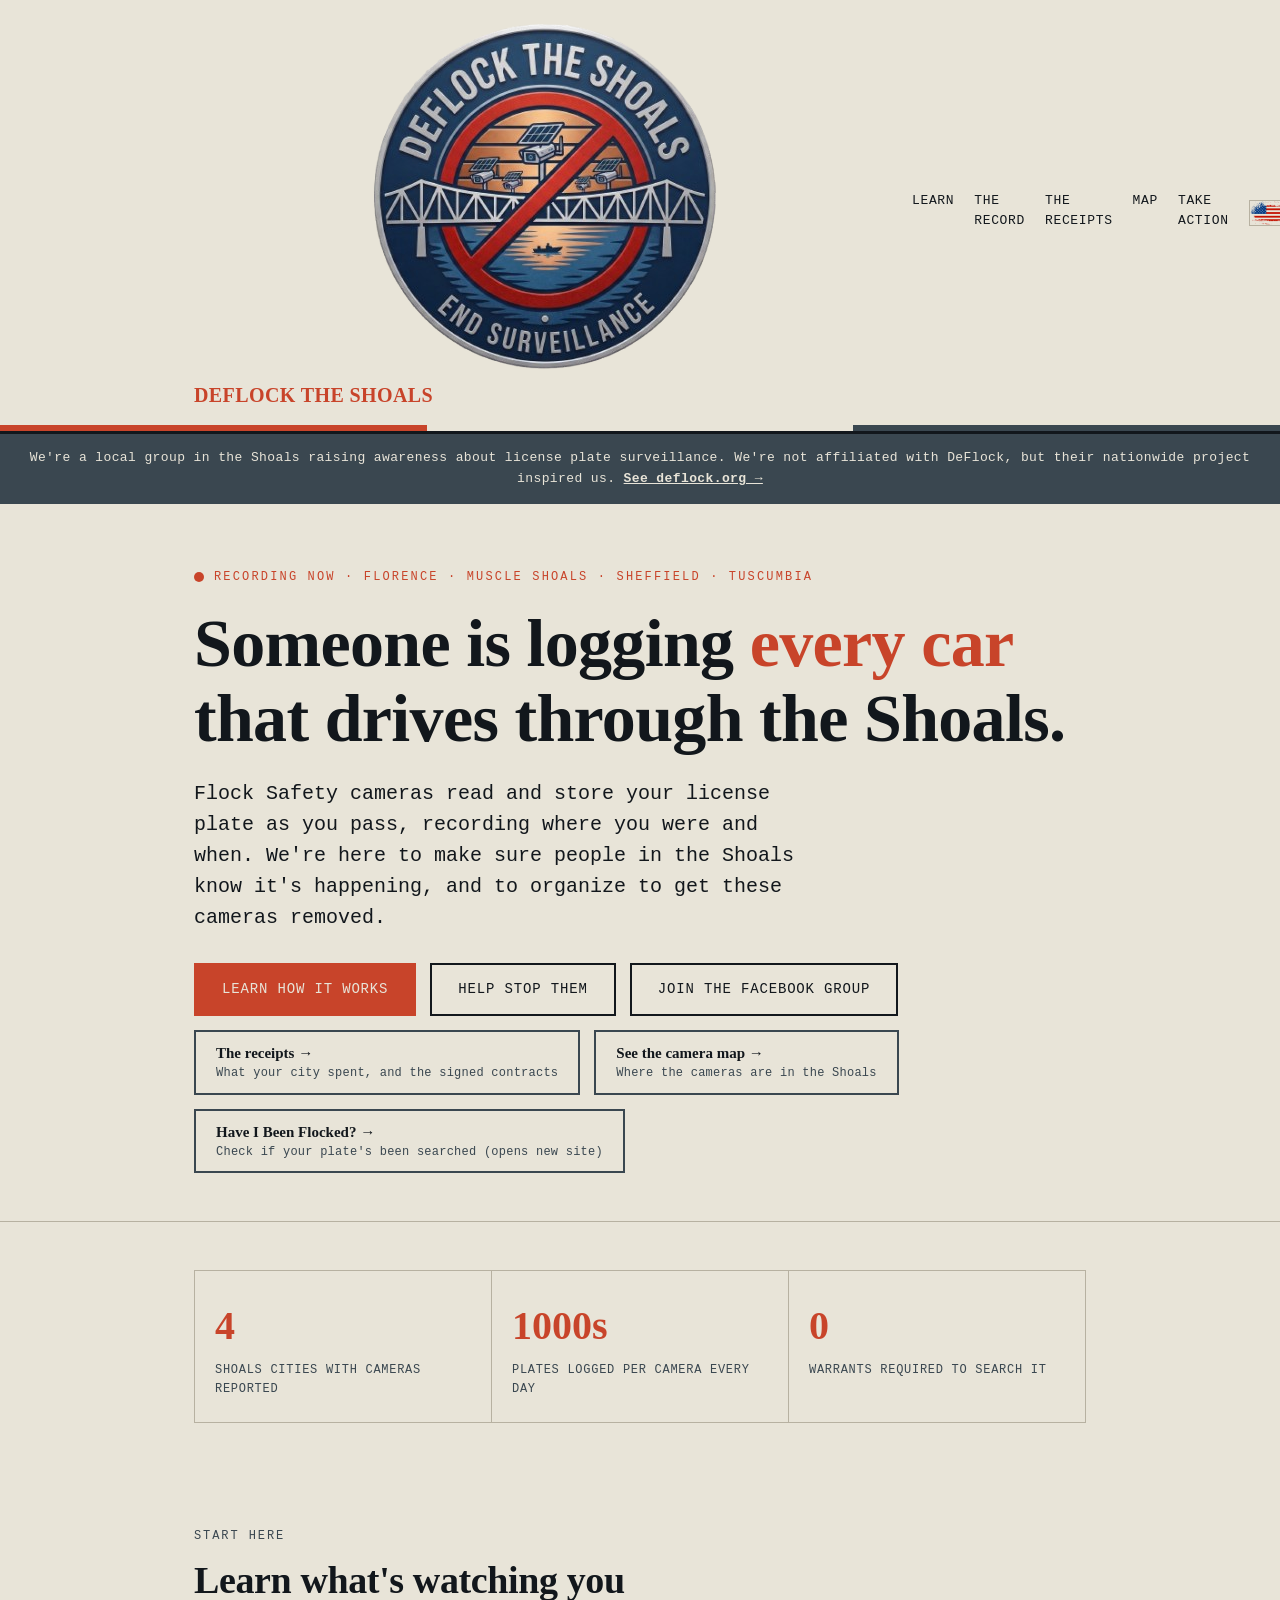
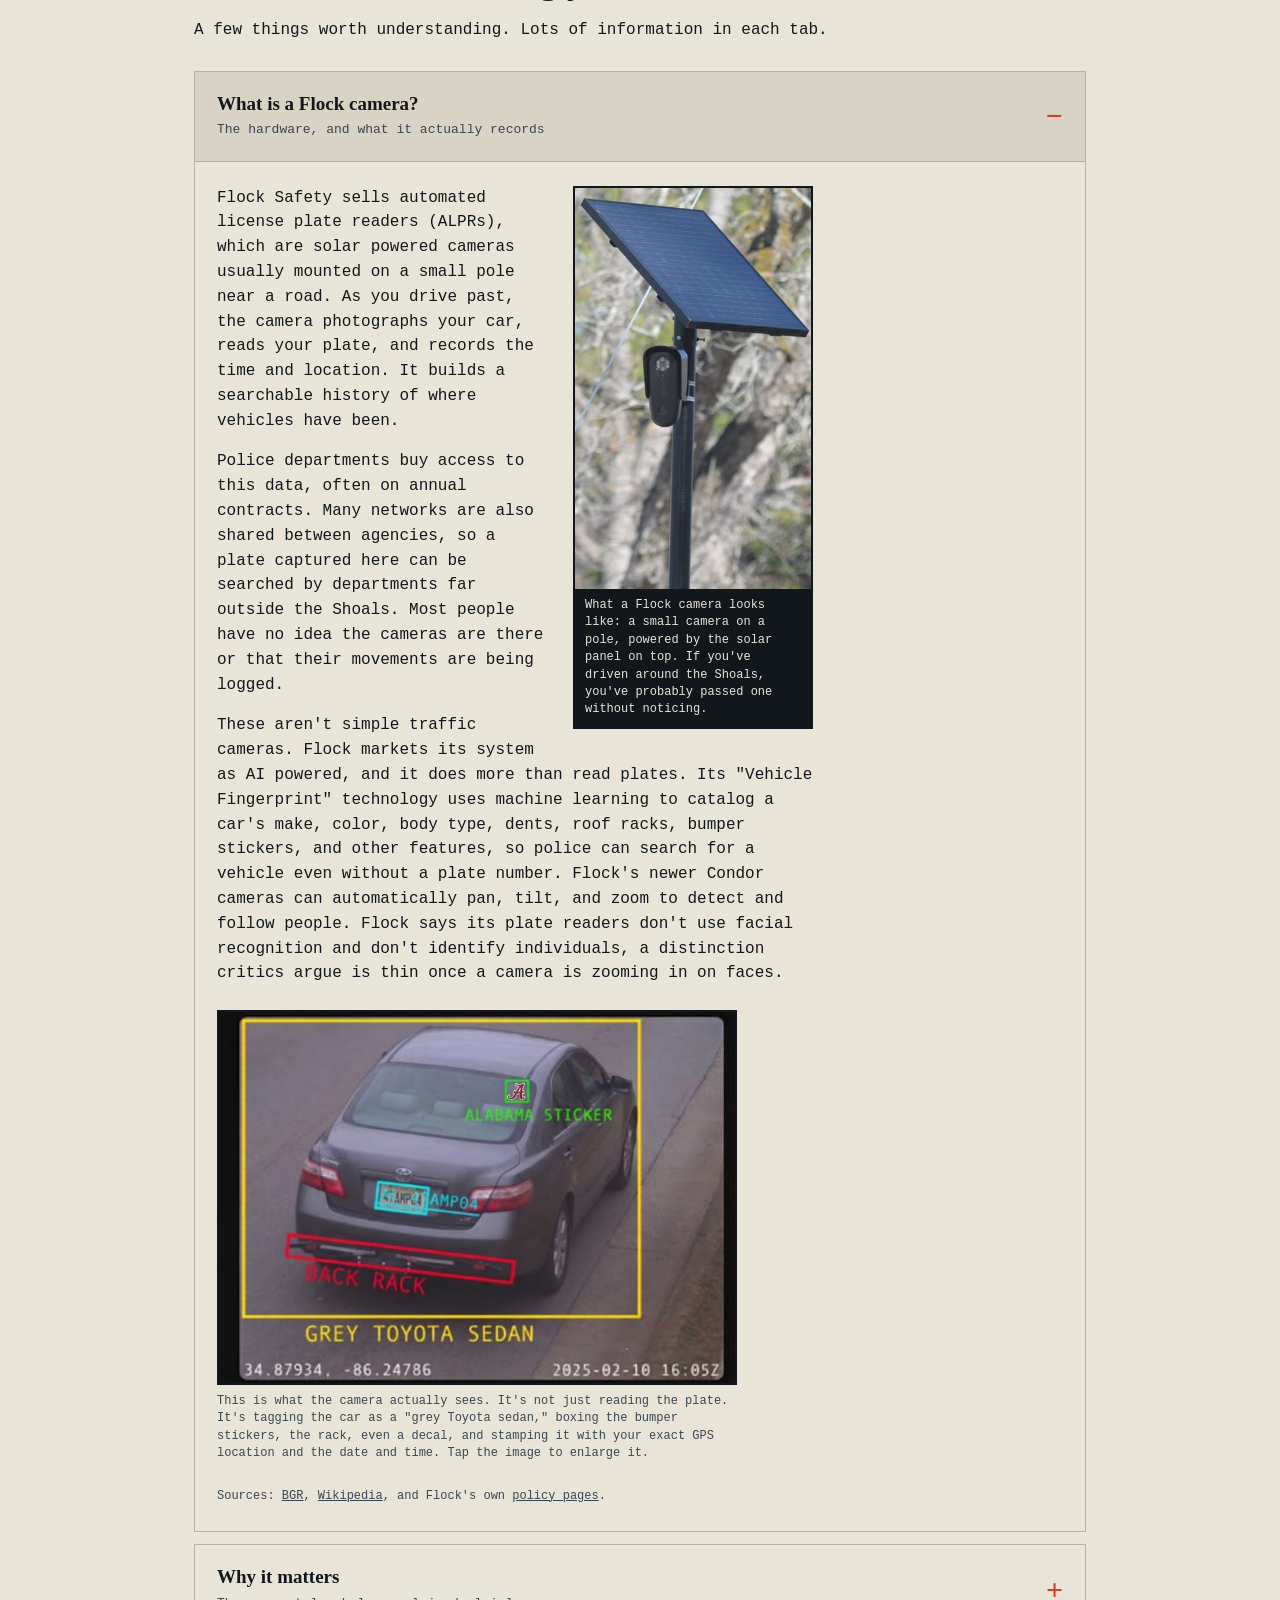
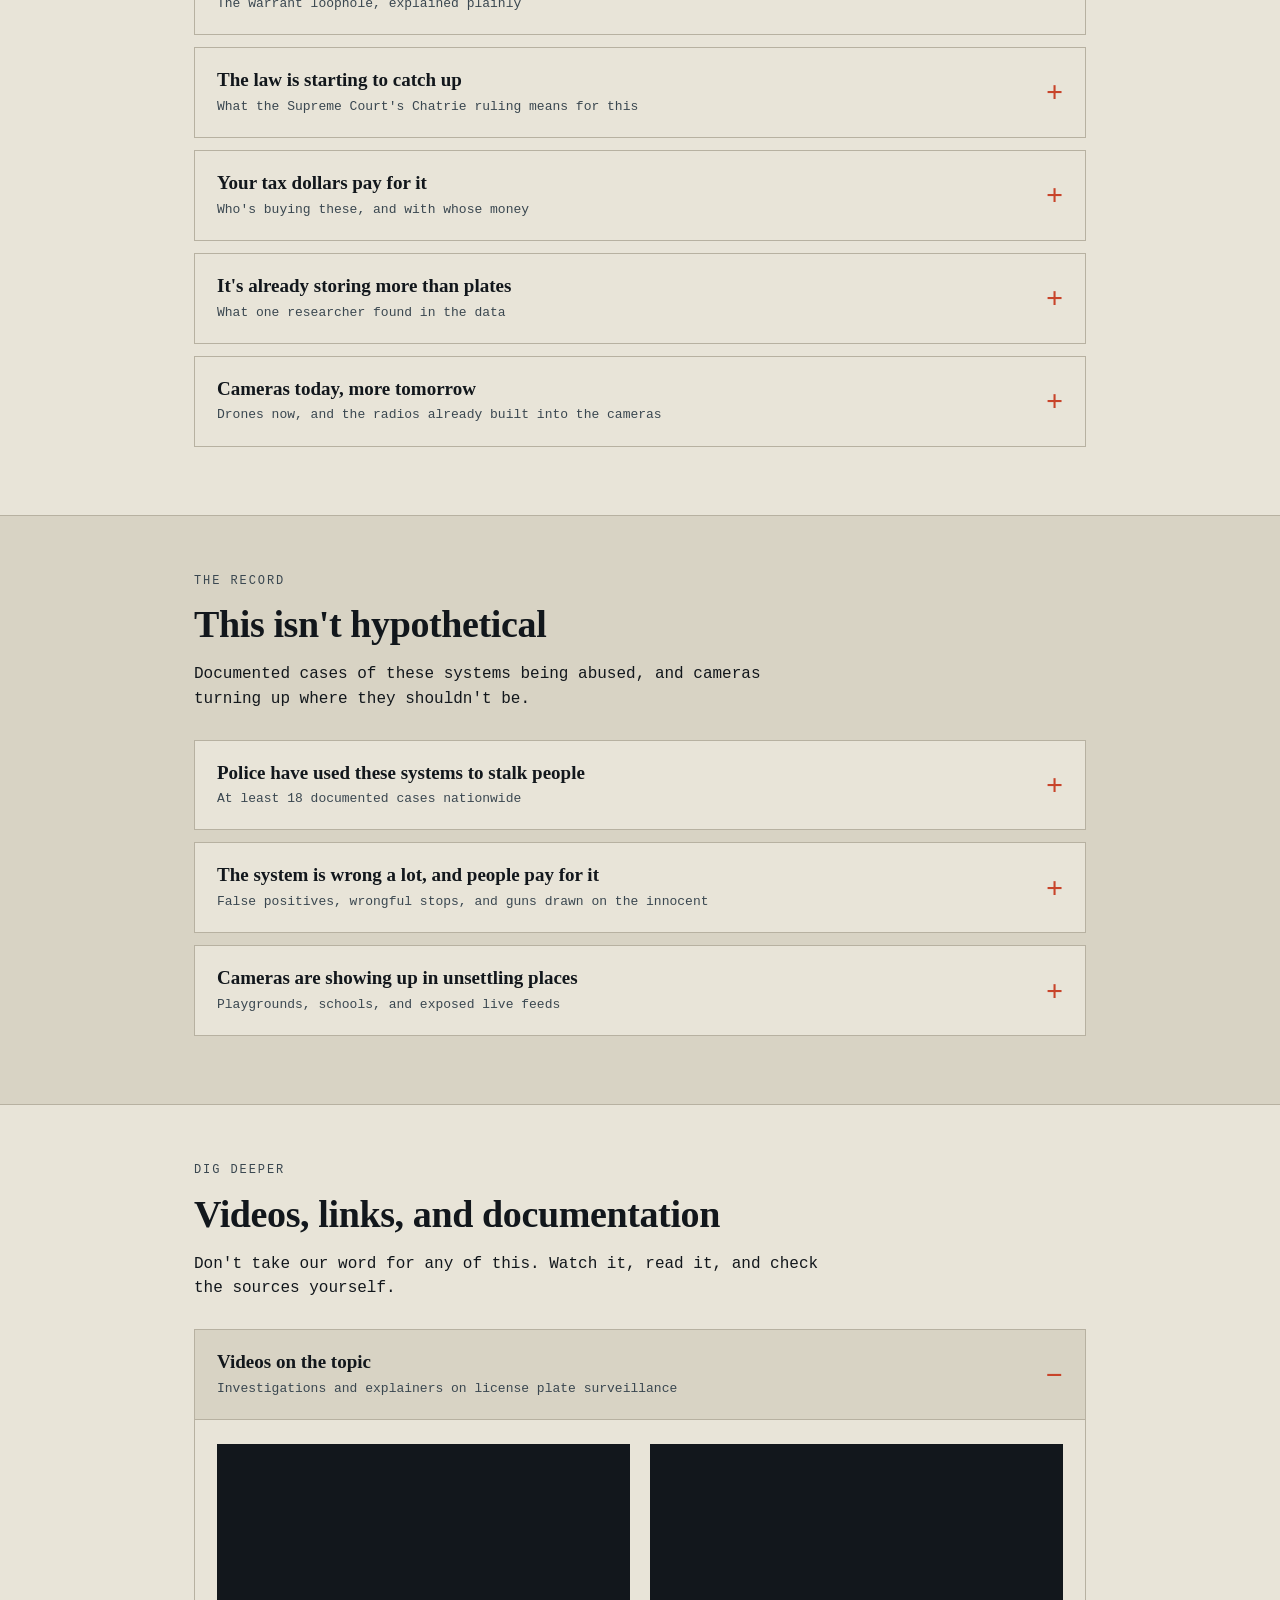
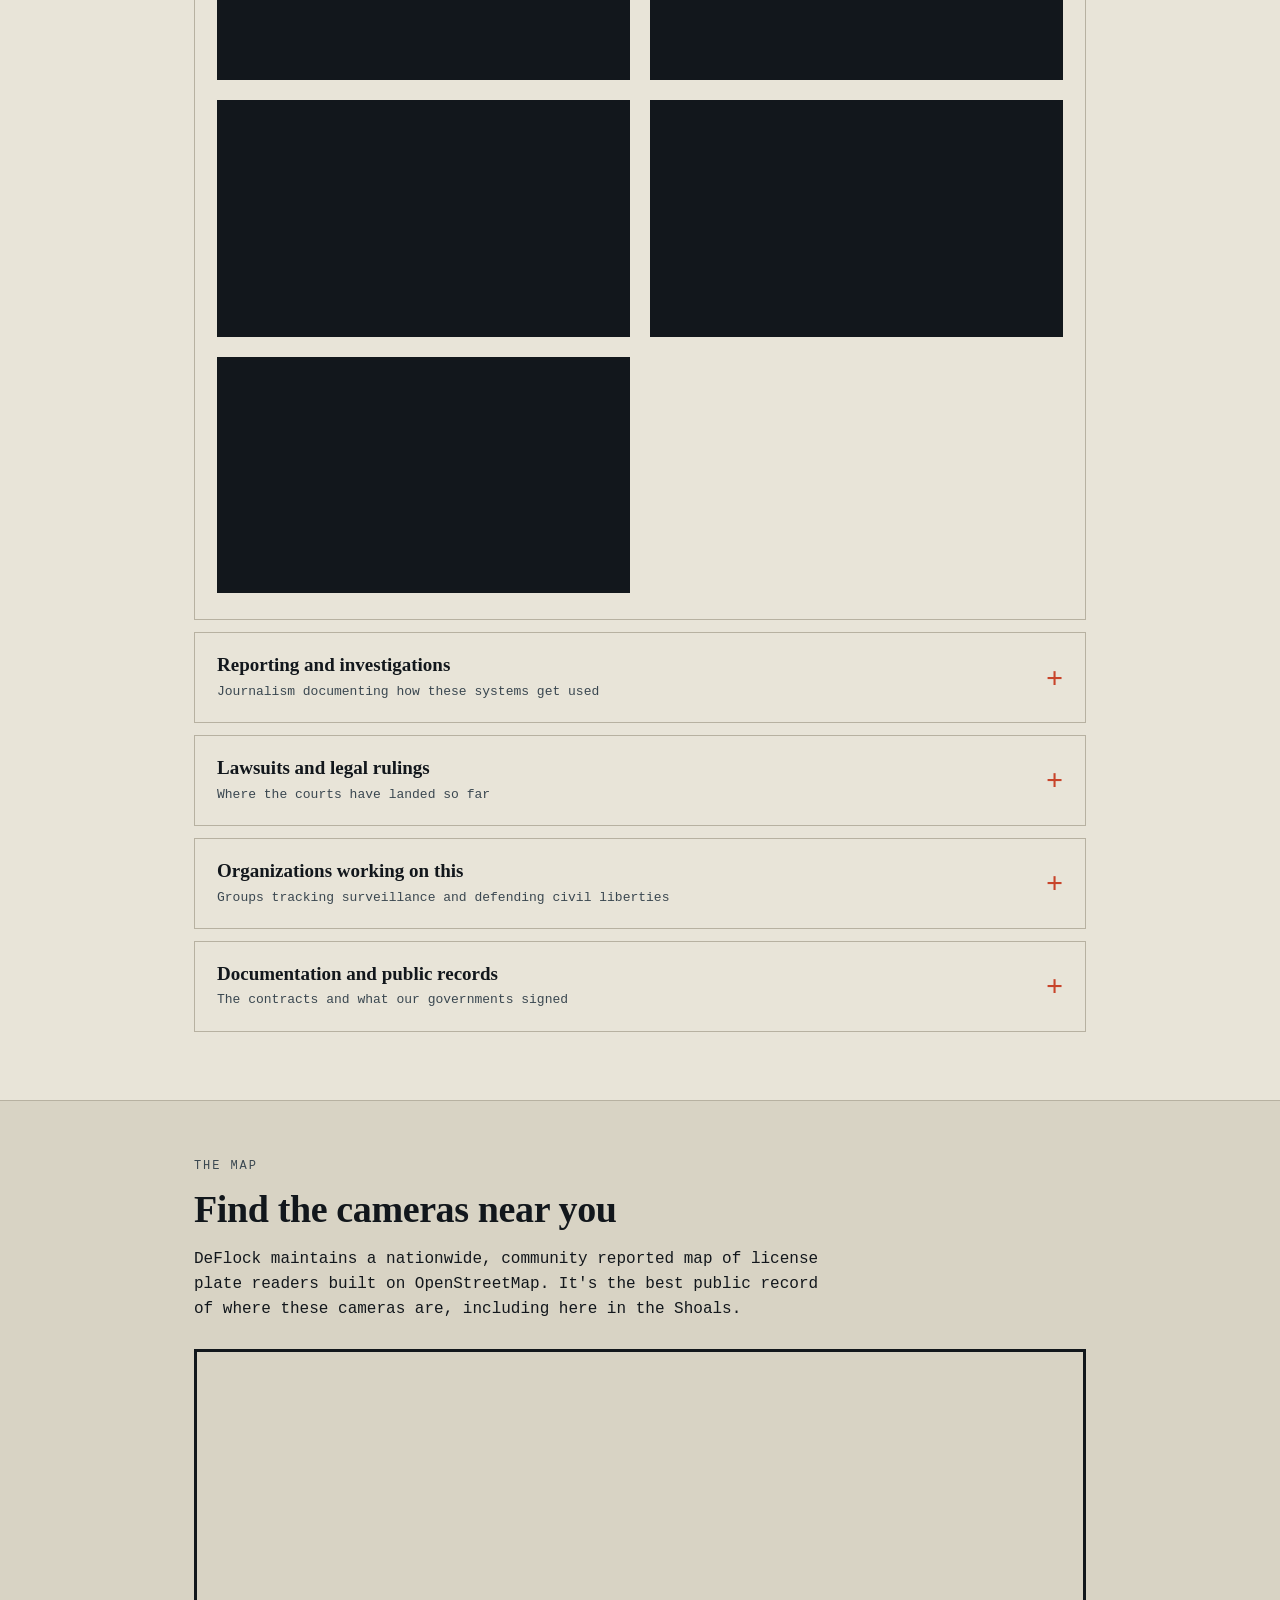
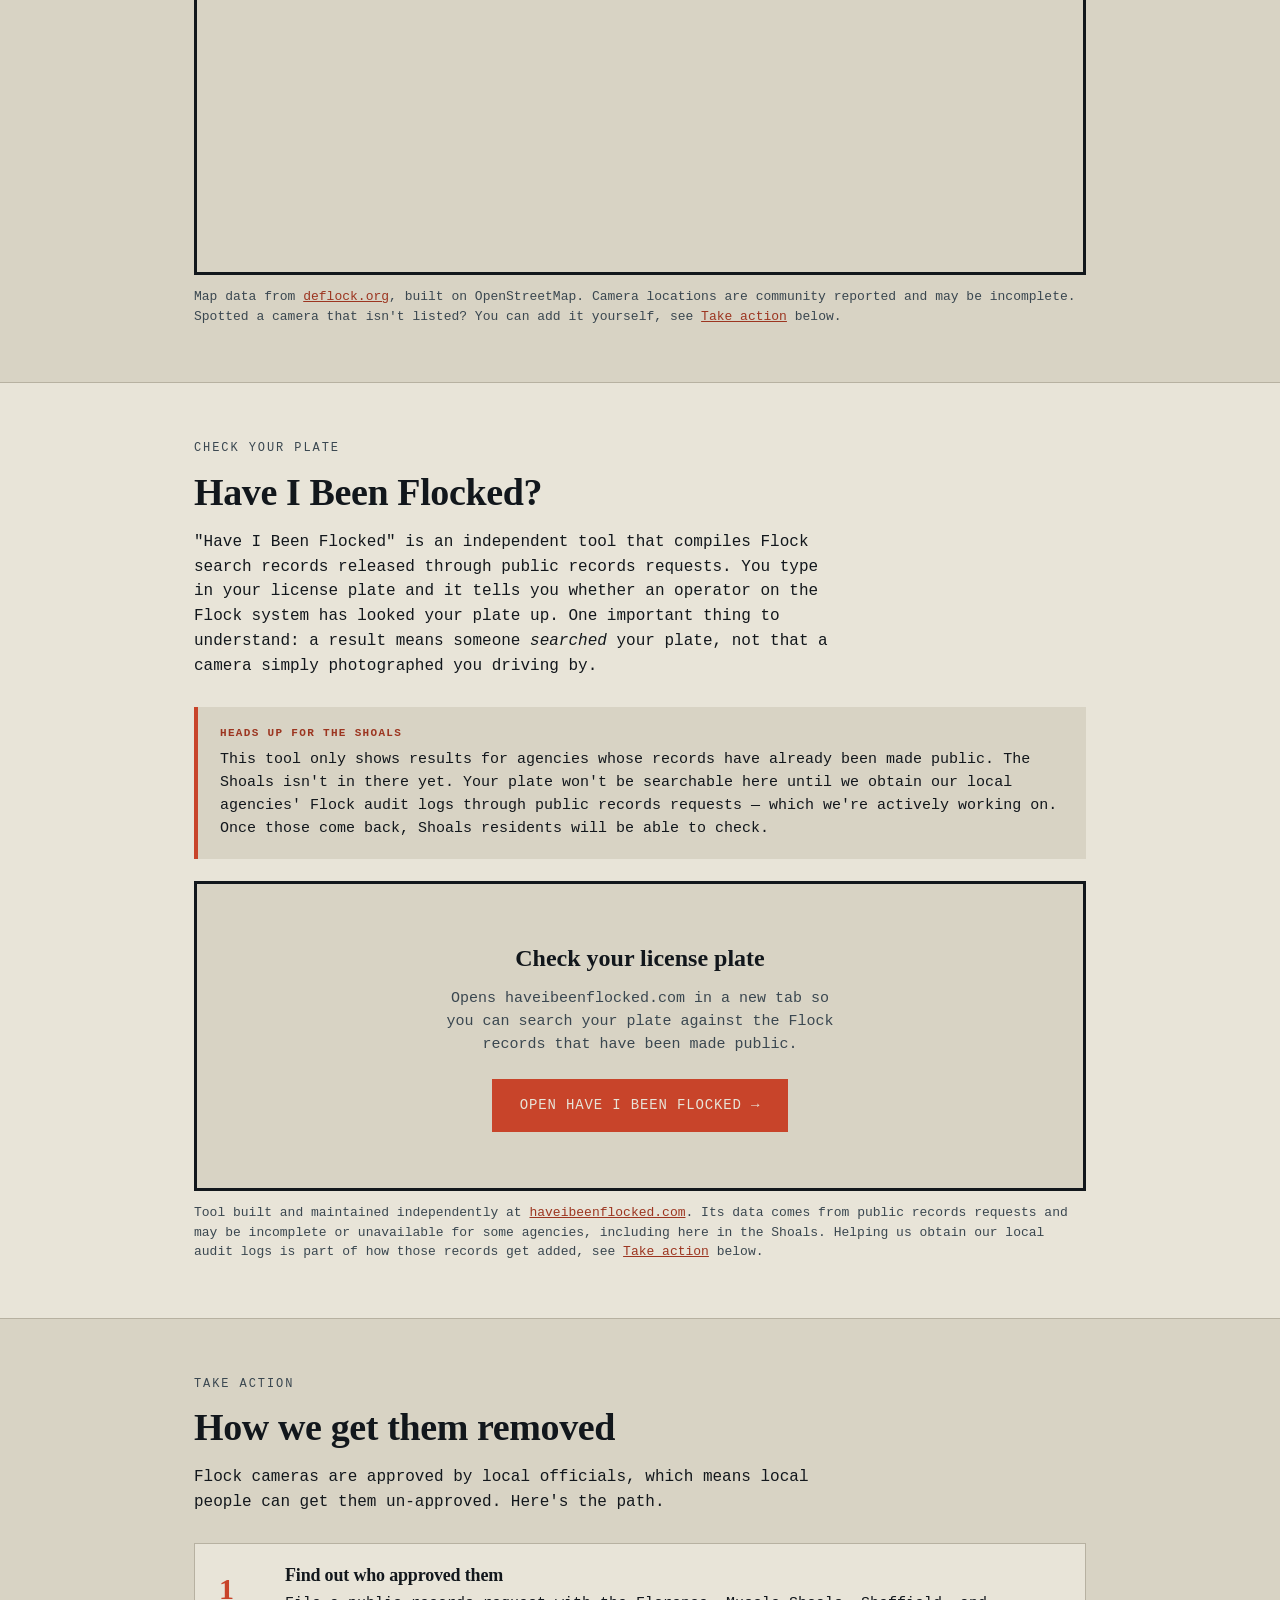
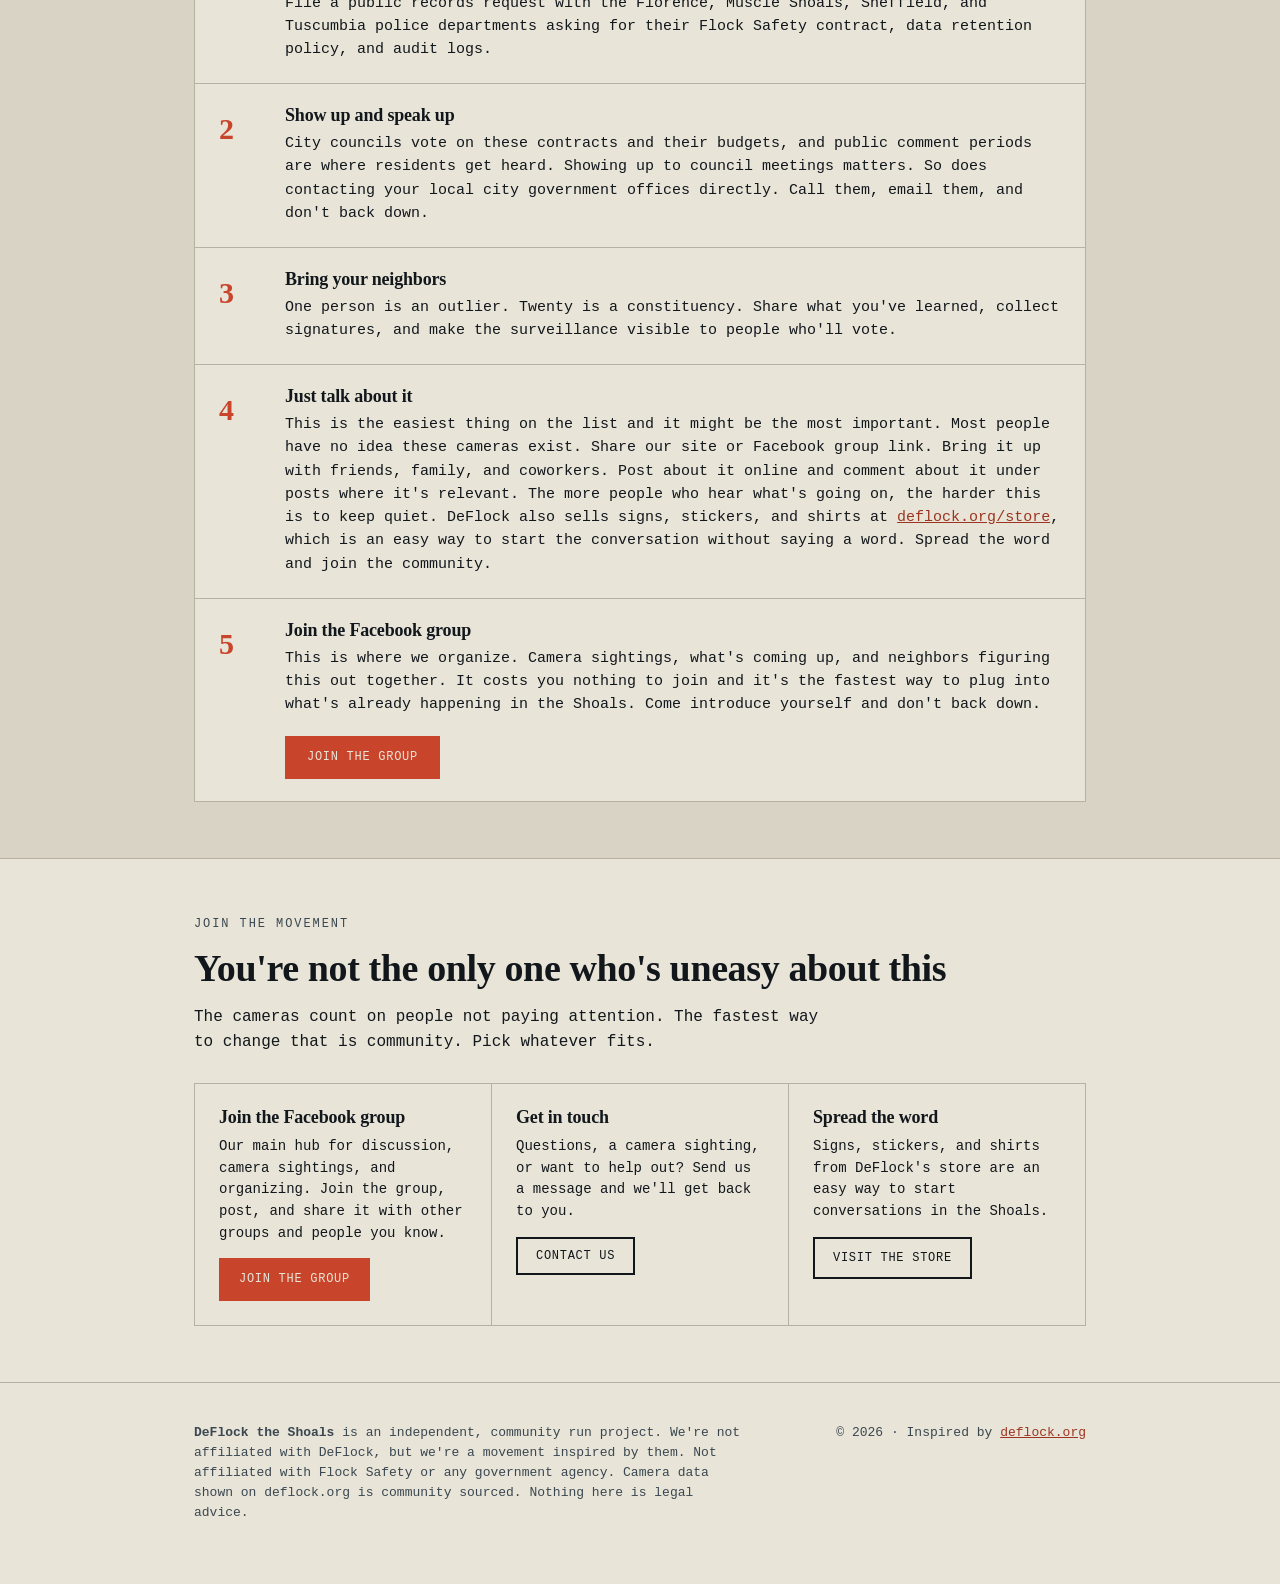
==== commit 2c8bd5f2: "Update index.html" ====
--- a/index.html
+++ b/index.html
@@ -13,15 +13,18 @@
   <link rel="stylesheet" href="styles.css">
 </head>
 <body>
- 
+
 <header>
   <div class="bar">
-    <a href="#top" class="brand">DeFlock <span>the Shoals</span></a>
+    <a href="#top" class="brand">
+      <img src="assets/deflocktheshoals.png" alt="DeFlock the Shoals logo" class="brand-logo">
+      <span class="brand-text">DeFlock <span>the Shoals</span></span>
+    </a>
     <div class="bar-right">
       <nav class="nav-links">
         <a href="#learn">Learn</a>
         <a href="#evidence">The record</a>
-        <a href="#resources">Videos &amp; links</a>
+        <a href="records.html">The receipts</a>
         <a href="#map">Map</a>
         <a href="#act">Take action</a>
       </nav>
@@ -34,7 +37,7 @@
   <nav class="nav-mobile" id="nav-mobile">
     <a href="#learn">Learn</a>
     <a href="#evidence">The record</a>
-    <a href="#resources">Videos &amp; links</a>
+    <a href="records.html">The receipts</a>
     <a href="#map">Map</a>
     <a href="#act">Take action</a>
   </nav>
@@ -58,8 +61,9 @@
         <a href="https://www.facebook.com/share/g/18wiGRdr4t/" target="_blank" rel="noopener" class="btn btn-ghost">Join the Facebook group</a>
       </div>
       <div class="cta-row cta-tools">
+        <a href="records.html" class="btn btn-tool">The receipts &rarr;<span class="btn-sub">What your city spent, and the signed contracts</span></a>
         <a href="#map" class="btn btn-tool">See the camera map &rarr;<span class="btn-sub">Where the cameras are in the Shoals</span></a>
-        <a href="https://haveibeenflocked.com/" target="_blank" rel="noopener" class="btn btn-tool">Have I Been Flocked? &rarr;<span class="btn-sub">Check if your plate's been searched (opens new site)</span></a>
+        <a href="#flocked" class="btn btn-tool">Have I Been Flocked? &rarr;<span class="btn-sub">Check if your plate's been searched (opens new site)</span></a>
       </div>
     </div>
   </div>
@@ -173,6 +177,10 @@
           <p>Flock has already moved into drones. It acquired a "Drone as First Responder" company and is rolling out programs that let police launch aircraft to a location and follow vehicles from the air. The company has said it aims to expand these drone programs to around 100 cities. A camera on a pole records the cars that pass one fixed spot. A drone can follow <strong>you</strong>, leaving your driveway, across town, watching where you stop.</p>
           <p>And here's the part most people don't know. When independent researchers physically took apart Flock cameras to see what's inside, they found the devices don't just have a cellular connection. They also contain <strong>Bluetooth and WiFi radios</strong>. The technology that would let one of these cameras detect the wireless devices around it, your phone, your smartwatch, your earbuds, your car's own Bluetooth, is already physically built into the hardware on the pole.</p>
 
+          <!-- ====== YOUR OWN EXCERPT GOES HERE ====== -->
+          <p>[YOUR WORDS HERE — this is where you explain, in your own voice, what that capability could mean in the future and why that makes it worth stopping now.]</p>
+          <!-- ====== END YOUR EXCERPT ====== -->
+
           <div class="claimbox">
             <span class="tag">How this kind of tracking works</span>
             Your phone, your smartwatch, your car's Bluetooth, and your wireless earbuds are all constantly broadcasting little radio signals with unique IDs. Any device with a Bluetooth or WiFi radio can, in principle, pick those up as they pass by. It's the same basic method retail stores already use to count and follow foot traffic. A device that can read your plate <em>and</em> the unique signature of the phone in your pocket doesn't just know your car was somewhere. It can start to know <em>you</em> were, even in someone else's car, even on foot.
@@ -243,7 +251,7 @@
               A woman was jailed for roughly two weeks after a camera misidentified her vehicle.
             </div>
           </div>
-          <p>Flock is now adding tools to "flag unusual activity." But a flag doesn't fix a system that's wrong a third to two-thirds of the time, and it doesn't un-draw a gun. The only real accountability is a fully public audit trail, so the community can see how often this technology is used, and how often it's simply wrong.</p>
+          <p>Flock is now adding tools to "flag unusual activity." But a flag doesn't fix a system that's wrong a third to two-thirds of the time, and it doesn't un-draw a gun. The only real accountability is a fully public audit trail, so the community can see how this technology is actually being used, and how often it's wrong.</p>
           <p class="cite">Sources compiled from reporting by <a href="https://www.businessinsider.com" target="_blank" rel="noopener">Business Insider</a> and municipal audit findings (Roseville PD, LAPD Inspector General).</p>
         </div>
       </details>
@@ -423,21 +431,11 @@
       <details class="acc">
         <summary>
           <span class="acc-title">Documentation and public records</span>
-          <span class="acc-sub">Contracts, policies, and primary sources</span>
-        </summary>
-        <div class="acc-body prose">
-          <p>This is where we'll post the actual paperwork as we obtain it: Flock contracts with Shoals police departments, data retention policies, audit logs, and council meeting records. Primary documents are the strongest thing you can bring to a public comment period, because nobody can argue with a city's own signed contract.</p>
-          <p>We don't have these yet, but we are working on it. If you've filed a records request and received something, or you have meeting minutes or correspondence worth sharing, <a href="#join">send it to us</a> and we'll publish it here.</p>
-          <ul class="link-list">
-            <li>
-              <a href="https://www.flocksafety.com/trust" target="_blank" rel="noopener">Flock Safety's own transparency pages</a>
-              <span class="link-src">The company's stated policies, useful to compare against practice</span>
-            </li>
-            <li>
-              <a href="https://www.openstreetmap.org" target="_blank" rel="noopener">OpenStreetMap</a>
-              <span class="link-src">The open dataset behind DeFlock's map, where cameras get logged</span>
-            </li>
-          </ul>
+          <span class="acc-sub">The contracts and what our governments signed</span>
+        </summary>
+        <div class="acc-body prose">
+          <p>We've started publishing the actual signed contracts and approved resolutions from Shoals governments: what they bought, when, and for how much. Primary documents are the strongest thing you can bring to a public comment period, because nobody can argue with a government's own signed paperwork.</p>
+          <p><a href="records.html">See The Receipts &rarr;</a> for the documents we have so far, with links to every original government source. We're adding more as we obtain them.</p>
         </div>
       </details>
     </div>
@@ -465,7 +463,11 @@
     <div class="wrap">
       <p class="sec-label">Check your plate</p>
       <h2>Have I Been Flocked?</h2>
-      <p class="prose section-intro">"Have I Been Flocked" is an independent tool that compiles Flock search records released through public records requests. You type in your license plate and it tells you whether an operator on the Flock system has looked your plate up. One important thing to understand: a result means someone <em>searched</em> your plate, not that a camera simply photographed you driving by. And the data only covers agencies whose records have been released so far, which may not yet include the Shoals.</p>
+      <p class="prose section-intro">"Have I Been Flocked" is an independent tool that compiles Flock search records released through public records requests. You type in your license plate and it tells you whether an operator on the Flock system has looked your plate up. One important thing to understand: a result means someone <em>searched</em> your plate, not that a camera simply photographed you driving by.</p>
+      <div class="claimbox">
+        <span class="tag">Heads up for the Shoals</span>
+        This tool only shows results for agencies whose records have already been made public. The Shoals isn't in there yet. Your plate won't be searchable here until we obtain our local agencies' Flock audit logs through public records requests &mdash; which we're actively working on. Once those come back, Shoals residents will be able to check.
+      </div>
       <div id="flocked-cta">
         <div class="map-panel">
           <p class="map-panel-title">Check your license plate</p>
@@ -580,6 +582,6 @@
 
 <script src="script.js"></script>
 <script data-goatcounter="https://deflocktheshoals.goatcounter.com/count"
-        async src="https://gc.zgo.at/count.js"></script>
+        async src="//gc.zgo.at/count.js"></script>
 </body>
 </html>
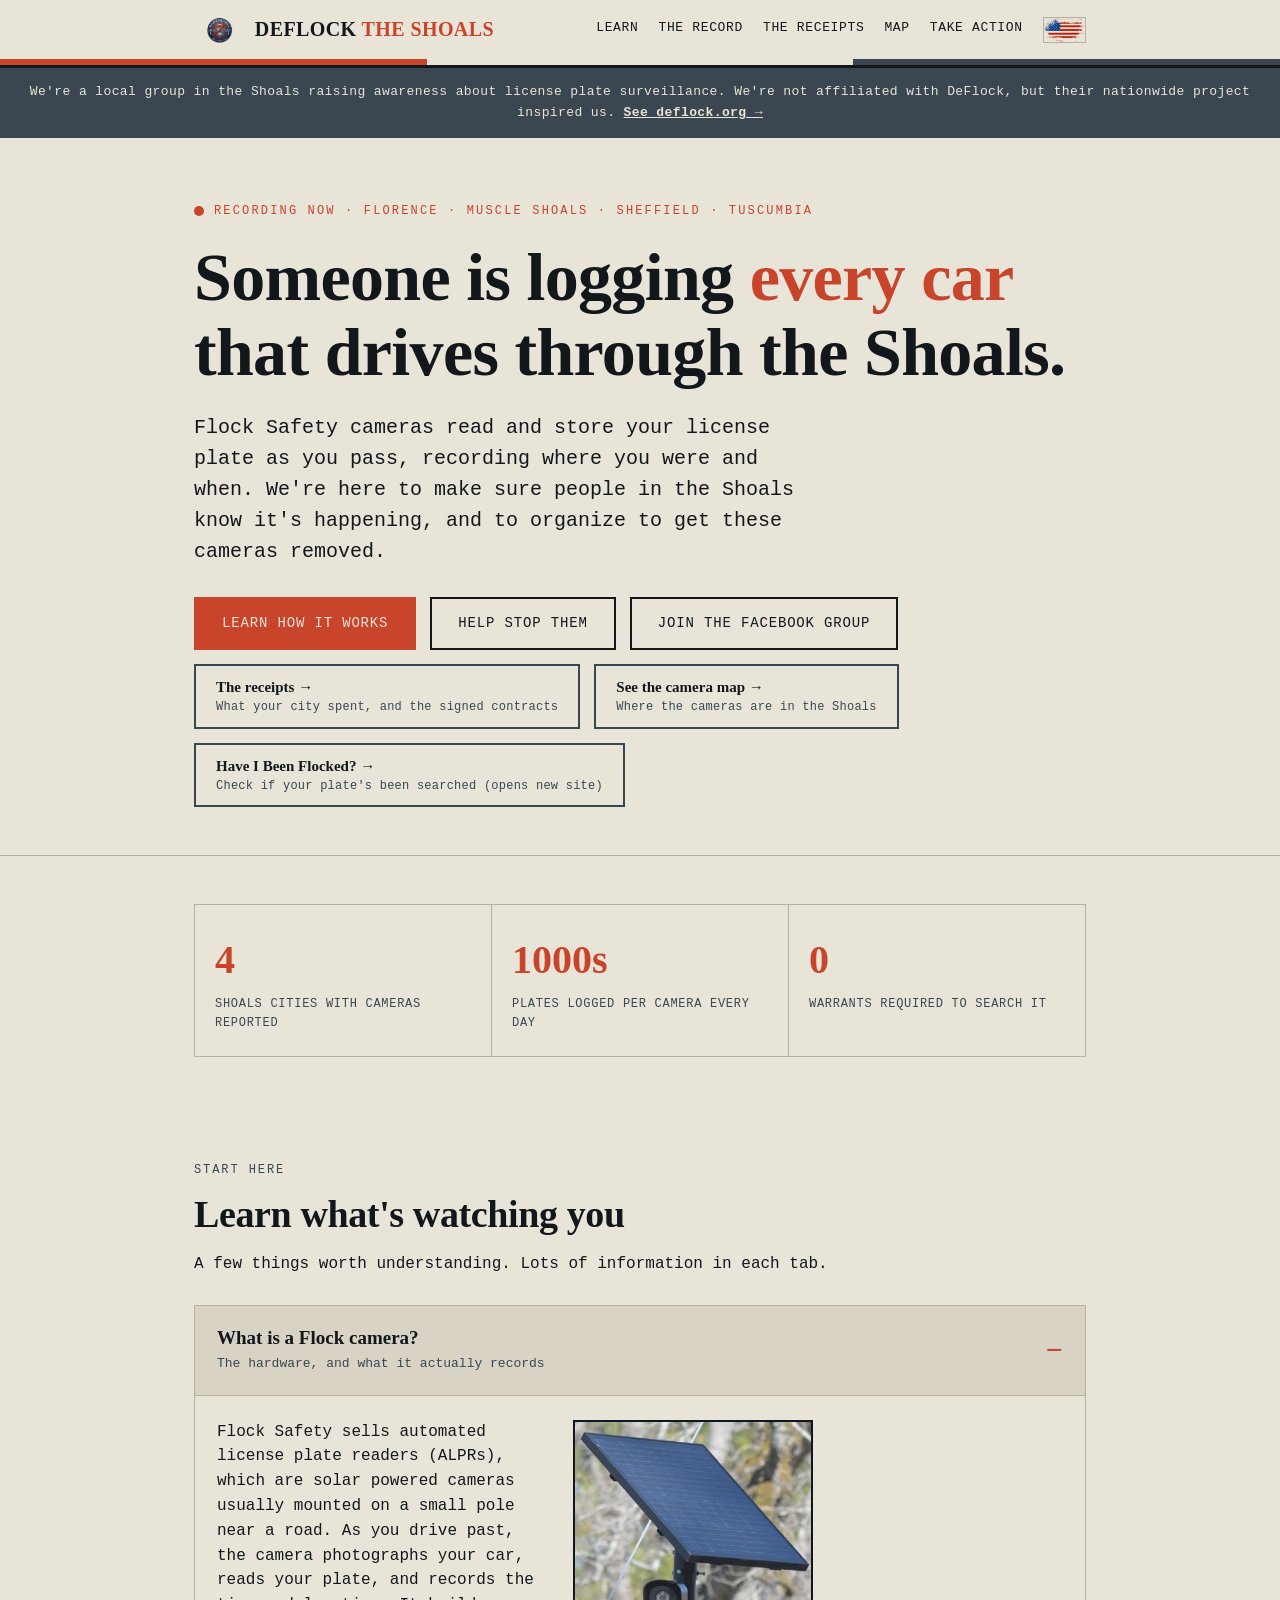
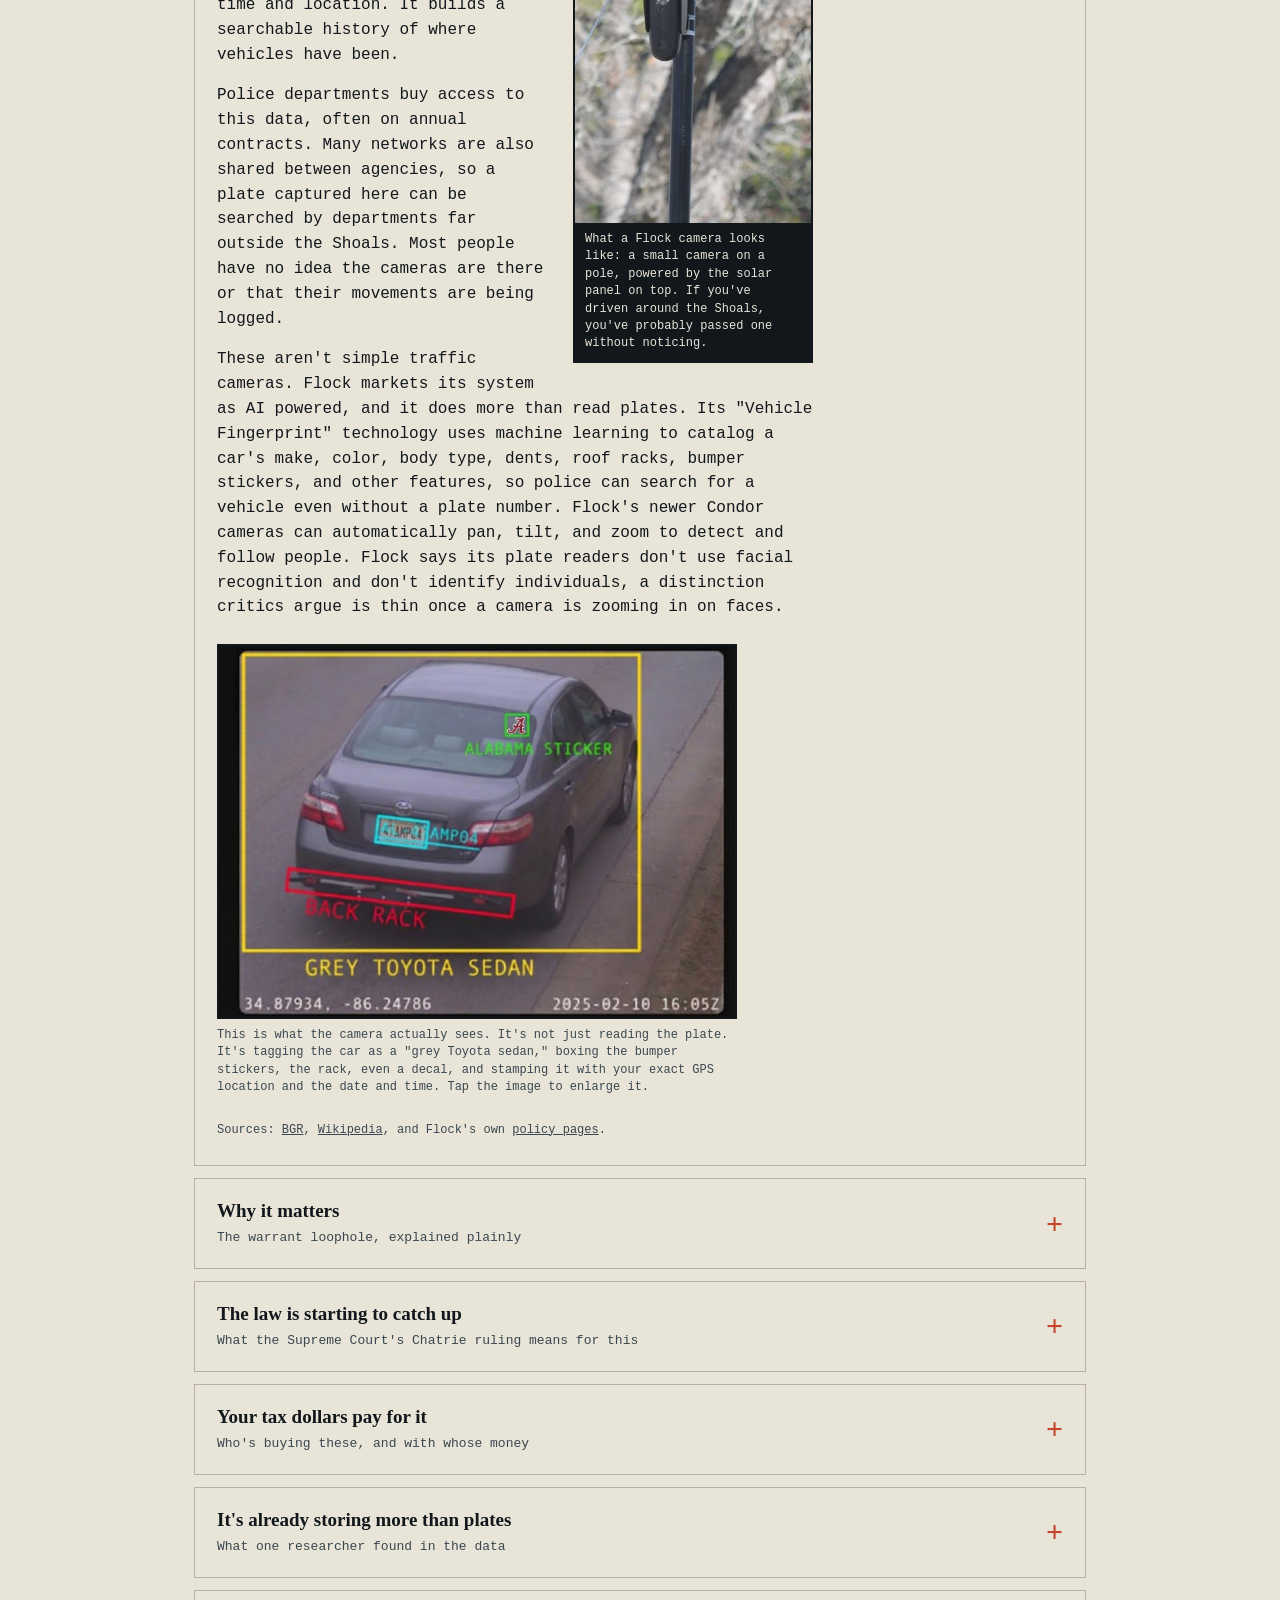
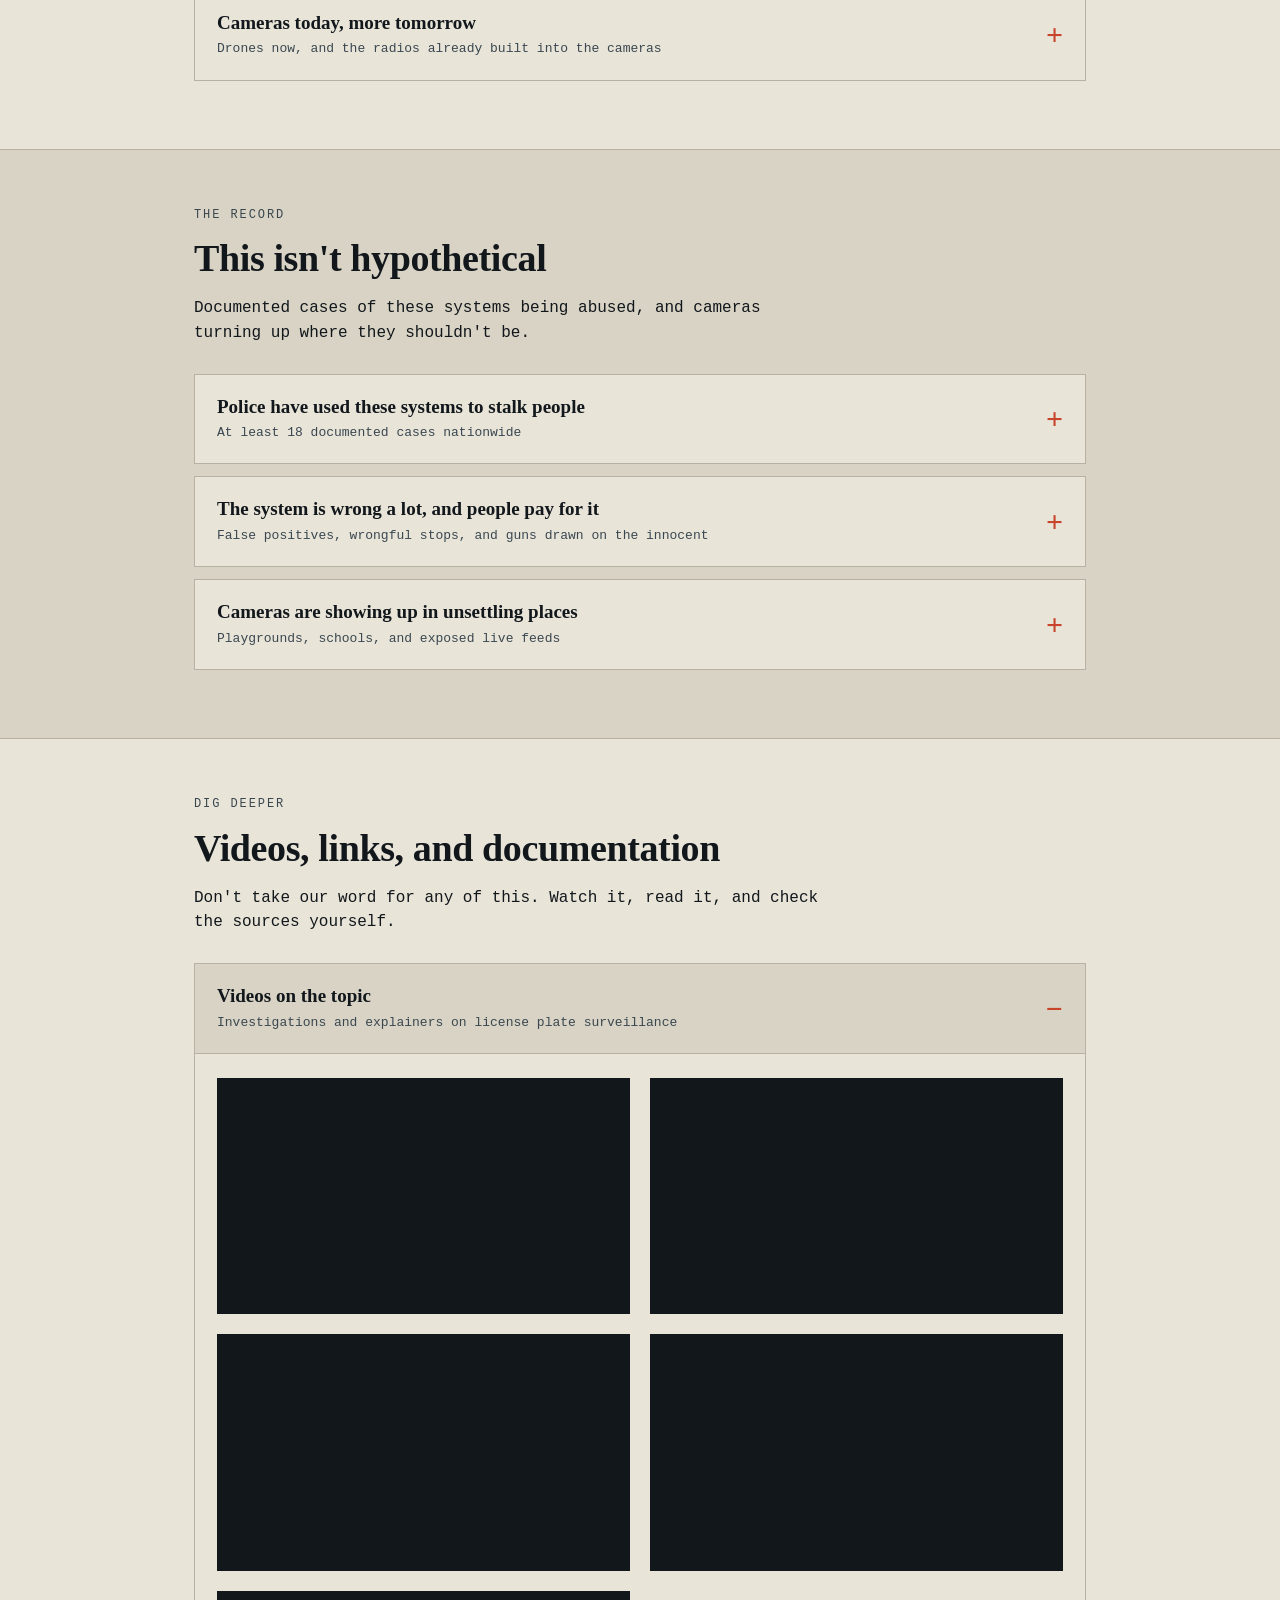
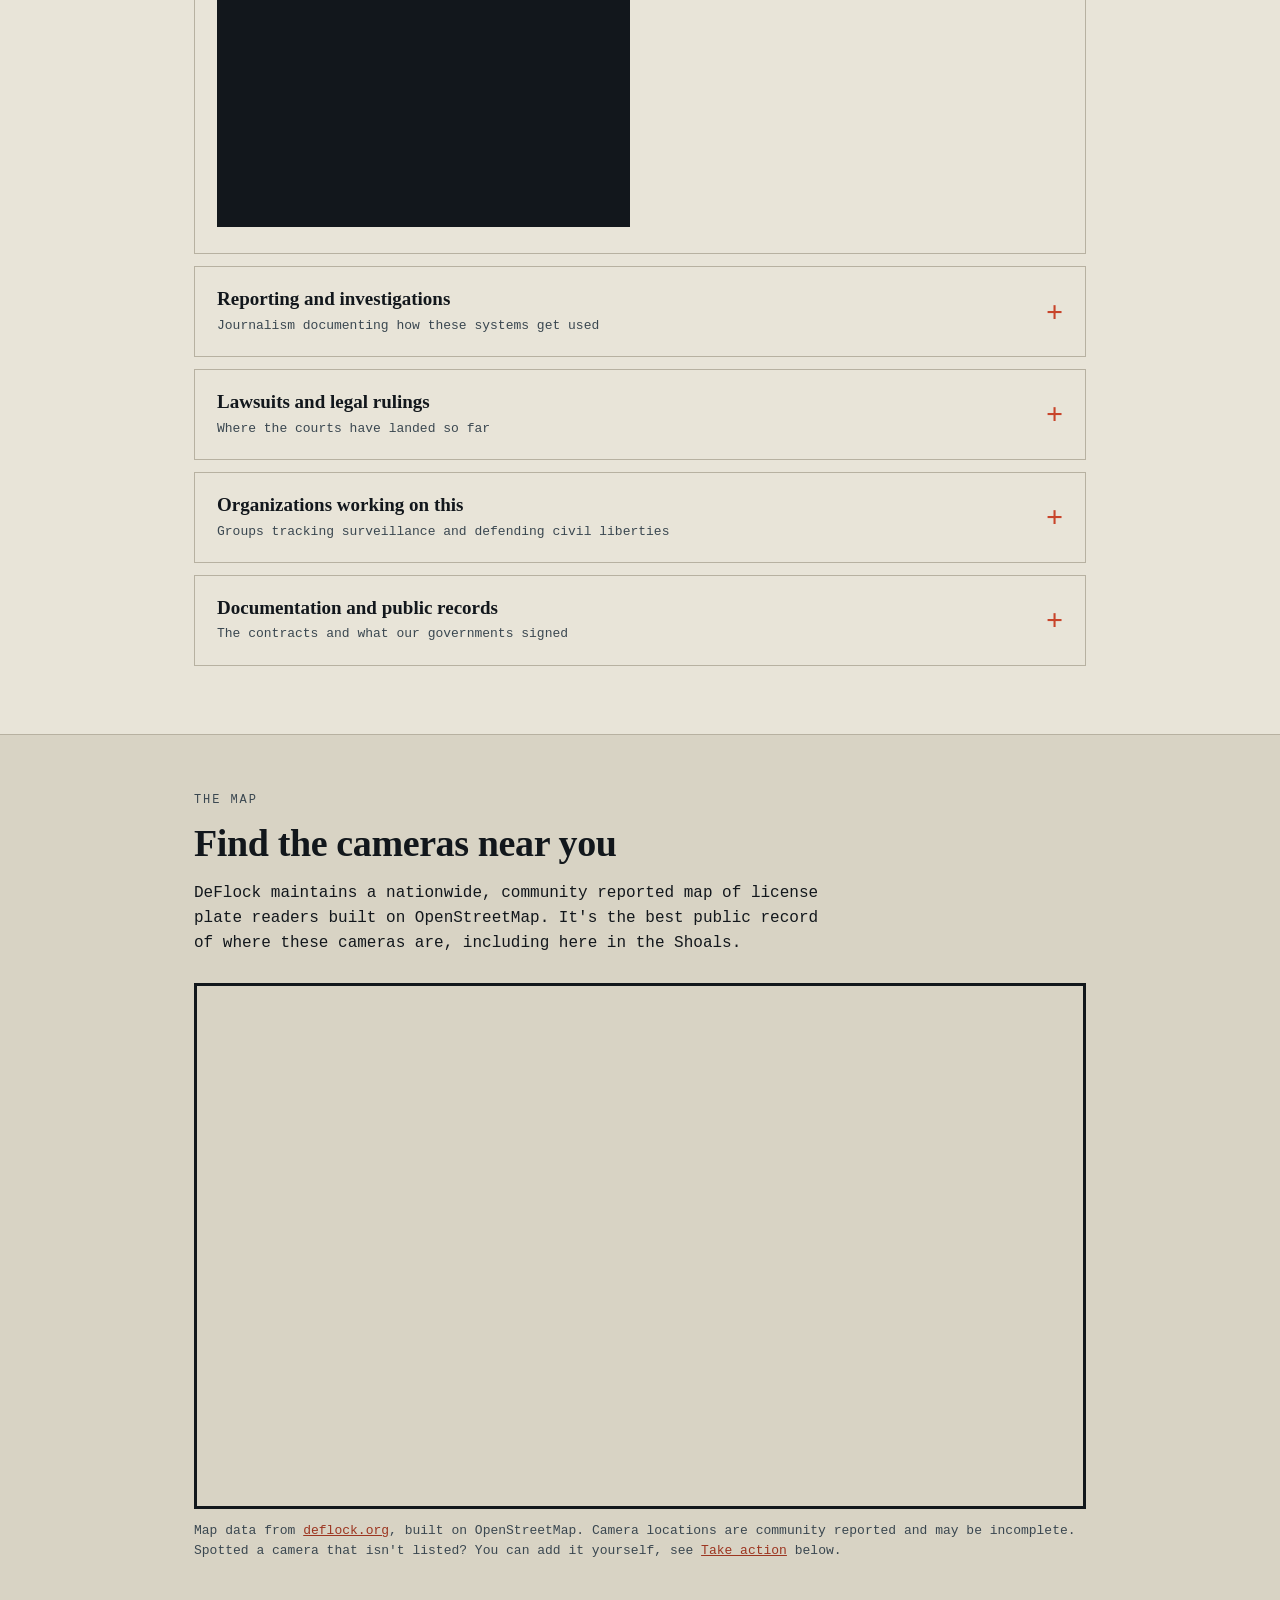
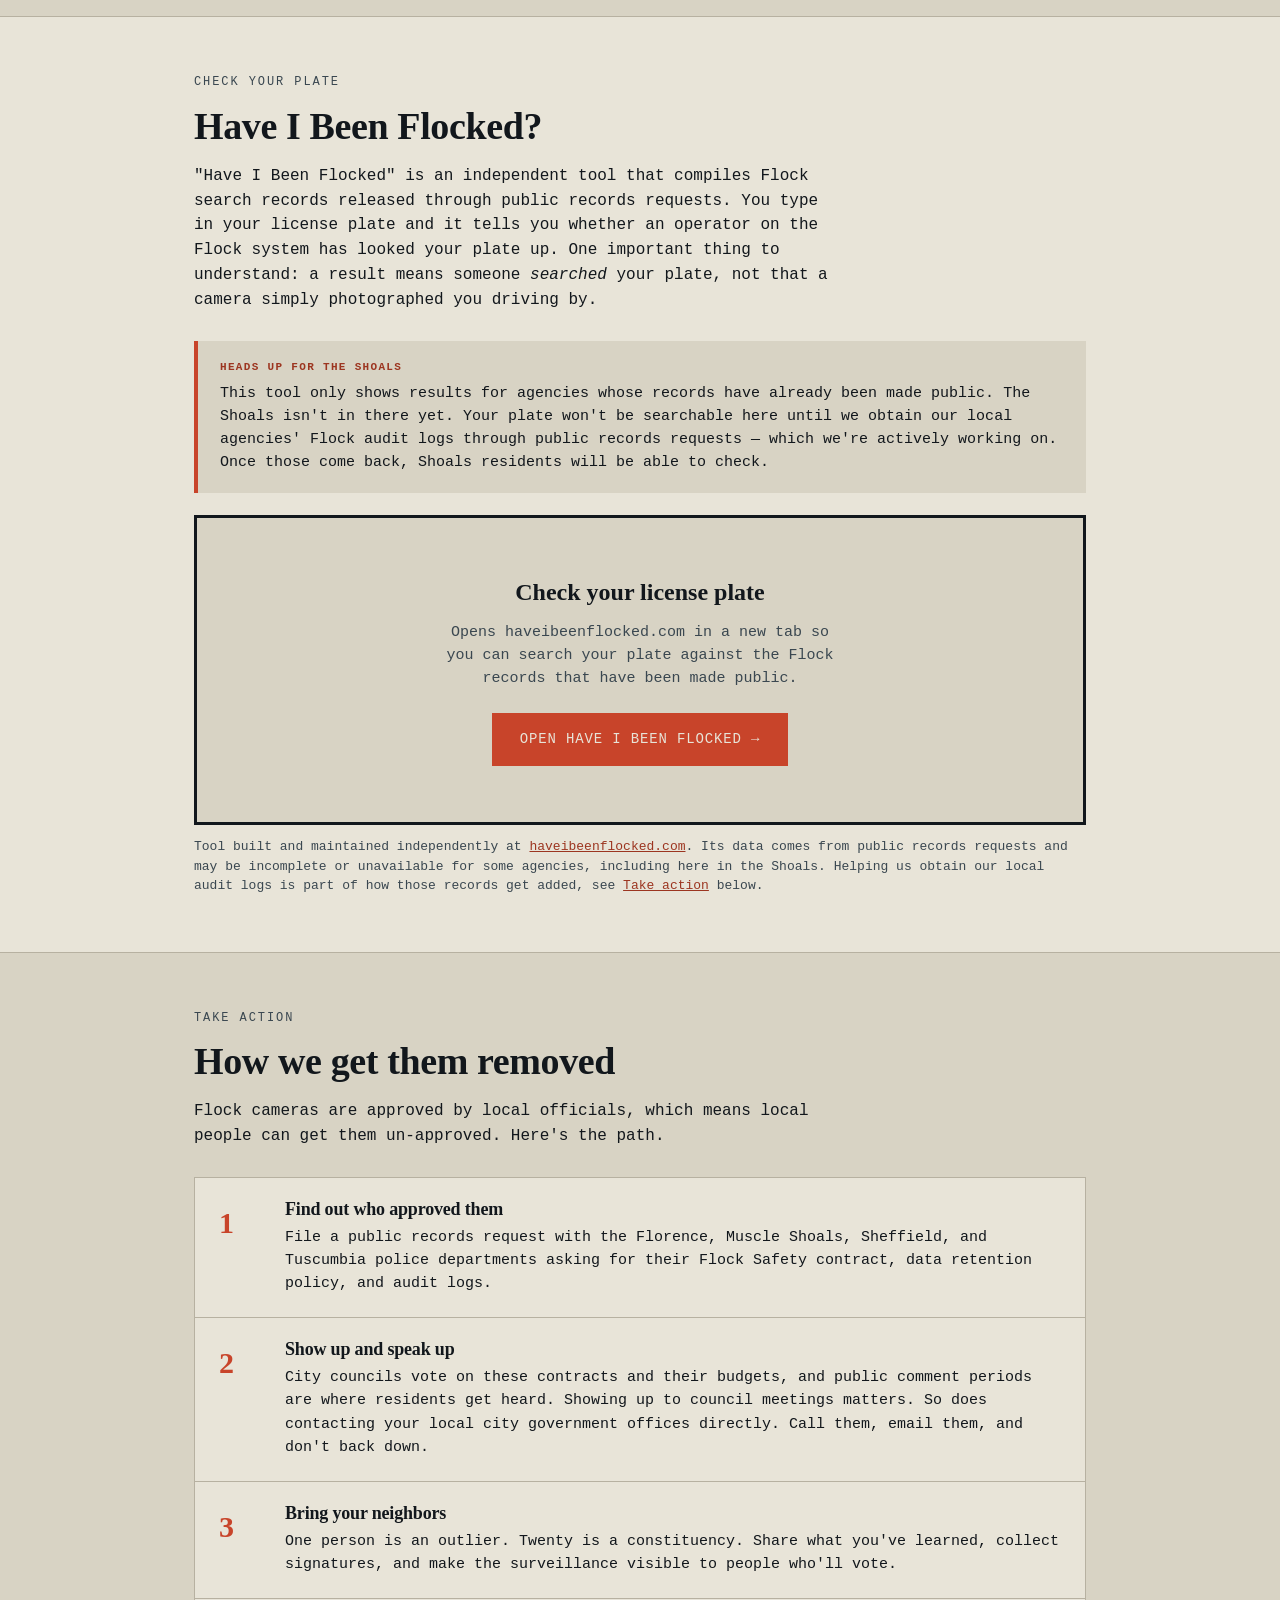
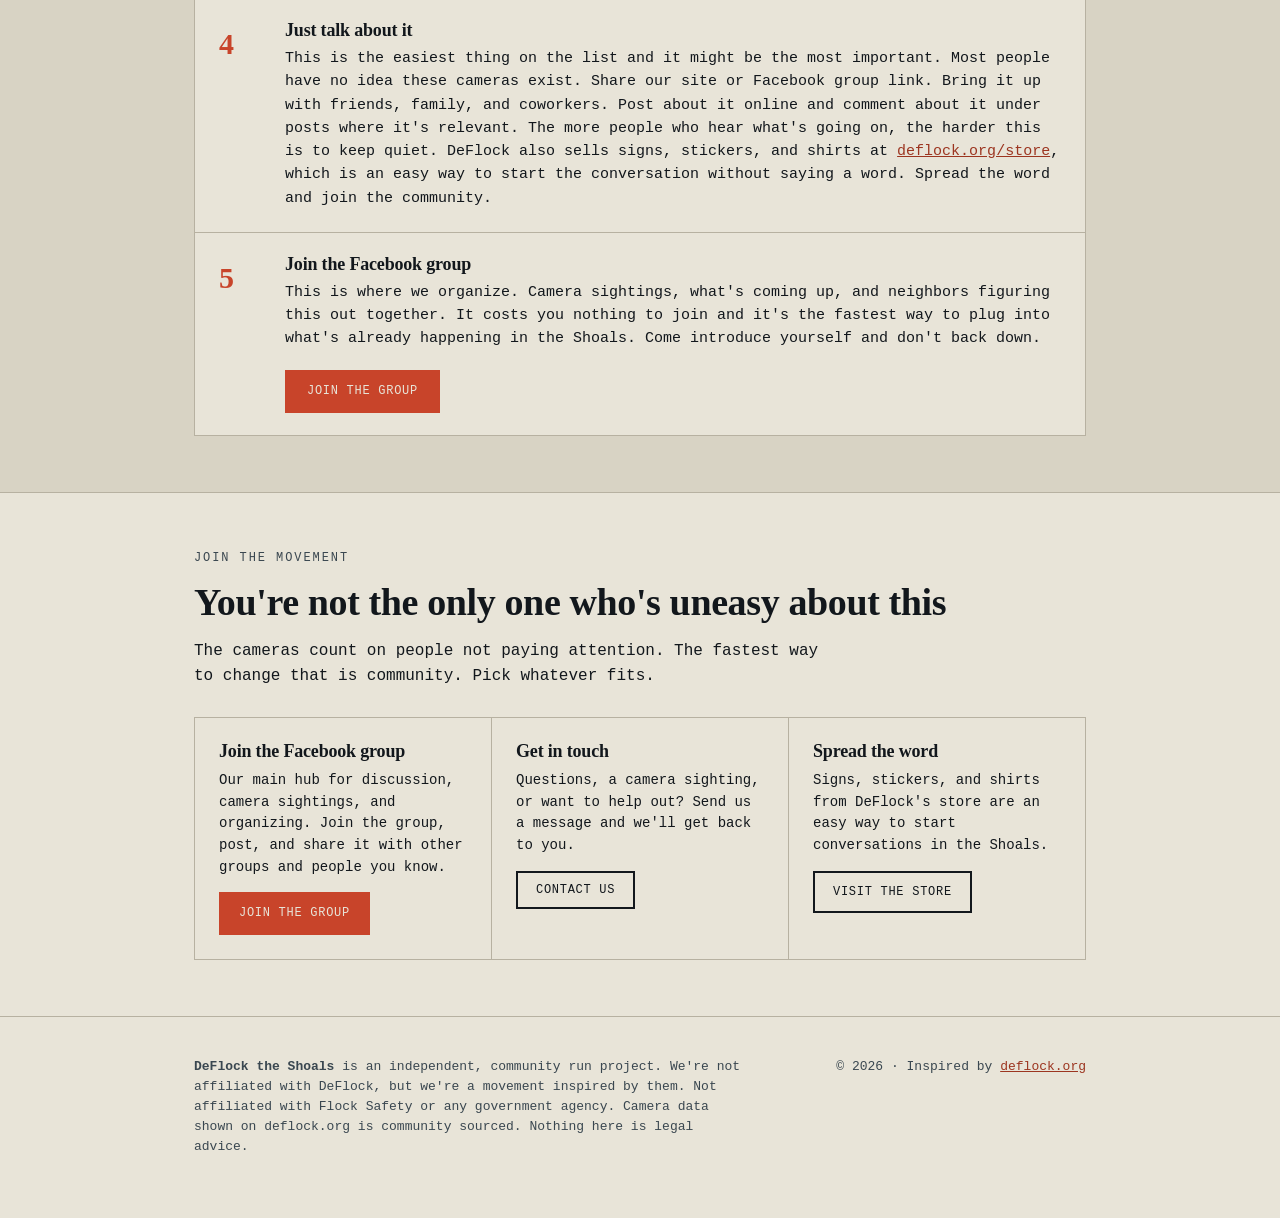
==== commit 15452633: "Update index.html" ====
--- a/index.html
+++ b/index.html
@@ -177,10 +177,7 @@
           <p>Flock has already moved into drones. It acquired a "Drone as First Responder" company and is rolling out programs that let police launch aircraft to a location and follow vehicles from the air. The company has said it aims to expand these drone programs to around 100 cities. A camera on a pole records the cars that pass one fixed spot. A drone can follow <strong>you</strong>, leaving your driveway, across town, watching where you stop.</p>
           <p>And here's the part most people don't know. When independent researchers physically took apart Flock cameras to see what's inside, they found the devices don't just have a cellular connection. They also contain <strong>Bluetooth and WiFi radios</strong>. The technology that would let one of these cameras detect the wireless devices around it, your phone, your smartwatch, your earbuds, your car's own Bluetooth, is already physically built into the hardware on the pole.</p>
 
-          <!-- ====== YOUR OWN EXCERPT GOES HERE ====== -->
-          <p>[YOUR WORDS HERE — this is where you explain, in your own voice, what that capability could mean in the future and why that makes it worth stopping now.]</p>
-          <!-- ====== END YOUR EXCERPT ====== -->
-
+         
           <div class="claimbox">
             <span class="tag">How this kind of tracking works</span>
             Your phone, your smartwatch, your car's Bluetooth, and your wireless earbuds are all constantly broadcasting little radio signals with unique IDs. Any device with a Bluetooth or WiFi radio can, in principle, pick those up as they pass by. It's the same basic method retail stores already use to count and follow foot traffic. A device that can read your plate <em>and</em> the unique signature of the phone in your pocket doesn't just know your car was somewhere. It can start to know <em>you</em> were, even in someone else's car, even on foot.
--- a/styles.css
+++ b/styles.css
@@ -1,496 +1,535 @@
 :root {
-    --ink: #12171c;
-    --paper: #e8e4d8;
-    --paper-dim: #d8d3c4;
-    --signal: #c8442a;
-    --signal-dim: #9c3520;
-    --steel: #3a4750;
-    --line: #b7b1a1;
-    --focus: #1d6fb8;
+  --ink: #12171c;
+  --paper: #e8e4d8;
+  --paper-dim: #d8d3c4;
+  --signal: #c8442a;
+  --signal-dim: #9c3520;
+  --steel: #3a4750;
+  --line: #b7b1a1;
+  --focus: #1d6fb8;
+}
+
+* { box-sizing: border-box; margin: 0; padding: 0; }
+
+html { scroll-behavior: smooth; }
+
+body {
+  font-family: "Courier New", ui-monospace, monospace;
+  background: var(--paper);
+  color: var(--ink);
+  line-height: 1.55;
+  -webkit-font-smoothing: antialiased;
+}
+
+h1, h2, h3 {
+  font-family: Georgia, "Times New Roman", serif;
+  font-weight: 700;
+  line-height: 1.1;
+  letter-spacing: -0.01em;
+}
+
+a { color: var(--signal-dim); }
+a:focus-visible, button:focus-visible, summary:focus-visible {
+  outline: 3px solid var(--focus);
+  outline-offset: 2px;
+}
+
+.wrap { max-width: 940px; margin: 0 auto; padding: 0 24px; }
+
+/* ---- Top bar ---- */
+header {
+  border-bottom: 3px solid var(--ink);
+  background: var(--paper);
+  position: sticky; top: 0; z-index: 500;
+}
+.bar {
+  display: flex; align-items: center; justify-content: space-between;
+  padding: 14px 24px; max-width: 940px; margin: 0 auto;
+}
+.bar-right { display: flex; align-items: center; }
+.usa-flag {
+  height: 26px; width: auto; margin-left: 20px;
+  border: 1px solid var(--line); display: block;
+  transition: transform .18s ease;
+}
+.usa-flag:hover { transform: scale(1.08) rotate(-2deg); }
+@media (max-width: 720px) {
+  .usa-flag { height: 22px; margin-left: 14px; }
+}
+
+/* ---- Brand + logo ---- */
+.brand {
+  display: flex; align-items: center; gap: 10px;
+  text-decoration: none; color: var(--ink);
+  transition: transform .15s ease;
+  flex-shrink: 0;
+}
+.brand:hover { transform: translateX(2px); }
+.brand-logo {
+  height: 26px !important;
+  width: auto !important;
+  max-height: 26px;
+  display: block;
+  flex-shrink: 0;
+}
+.brand-text {
+  font-family: Georgia, serif; font-weight: 700; font-size: 20px;
+  text-transform: uppercase; letter-spacing: 0.02em; color: var(--ink);
+}
+.brand-text span { color: var(--signal); }
+@media (max-width: 900px) {
+  .brand-text { font-size: 17px; }
+  .brand-logo { height: 22px !important; max-height: 22px; }
+}
+
+nav a {
+  font-size: 13px; text-transform: uppercase; letter-spacing: 0.05em;
+  text-decoration: none; color: var(--ink); margin-left: 20px;
+  position: relative; padding-bottom: 3px;
+  transition: color .15s ease;
+}
+nav a::after {
+  content: ""; position: absolute; left: 0; bottom: 0;
+  width: 100%; height: 2px; background: var(--signal);
+  transform: scaleX(0); transform-origin: left;
+  transition: transform .22s ease;
+}
+nav a:hover { color: var(--signal); }
+nav a:hover::after { transform: scaleX(1); }
+nav a.is-active { color: var(--signal); }
+nav a.is-active::after { transform: scaleX(1); }
+.nav-links { display: flex; }
+
+/* ---- Mobile nav ---- */
+.nav-toggle {
+  display: none; background: none; border: 2px solid var(--ink);
+  padding: 8px 9px; margin-left: 14px; cursor: pointer;
+  flex-direction: column; gap: 4px;
+}
+.nav-toggle span {
+  display: block; width: 20px; height: 2px; background: var(--ink);
+  transition: transform .2s ease, opacity .2s ease;
+}
+.nav-toggle.is-open span:nth-child(1) { transform: translateY(6px) rotate(45deg); }
+.nav-toggle.is-open span:nth-child(2) { opacity: 0; }
+.nav-toggle.is-open span:nth-child(3) { transform: translateY(-6px) rotate(-45deg); }
+
+.nav-mobile { display: none; border-top: 1px solid var(--line); }
+.nav-mobile.is-open { display: block; }
+.nav-mobile a {
+  display: block; padding: 16px 24px; margin: 0;
+  border-bottom: 1px solid var(--line);
+  font-size: 14px; text-transform: uppercase; letter-spacing: 0.05em;
+  text-decoration: none; color: var(--ink);
+}
+.nav-mobile a:last-child { border-bottom: none; }
+.nav-mobile a:active { background: var(--paper-dim); }
+.nav-mobile a::after { display: none; }
+
+@media (max-width: 900px) {
+  .nav-links { display: none; }
+  .nav-toggle { display: flex; }
+}
+
+/* ---- Hero ---- */
+.hero { padding: 64px 0 48px; border-bottom: 1px solid var(--line); }
+.eyebrow {
+  font-size: 12px; letter-spacing: 0.18em; text-transform: uppercase;
+  color: var(--signal); margin-bottom: 20px; display: flex; align-items: center; gap: 10px;
+  flex-wrap: wrap;
+}
+.rec-dot {
+  width: 10px; height: 10px; border-radius: 50%; background: var(--signal);
+  display: inline-block; animation: blink 1.4s steps(1) infinite;
+}
+@keyframes blink { 50% { opacity: 0.15; } }
+
+.hero h1 { font-size: clamp(38px, 7vw, 68px); margin-bottom: 22px; }
+.hero h1 em { font-style: normal; color: var(--signal); }
+.lede { font-size: clamp(16px, 2.4vw, 20px); max-width: 620px; margin-bottom: 30px; }
+
+.cta-row { display: flex; gap: 14px; flex-wrap: wrap; }
+.btn {
+  display: inline-block; padding: 14px 26px; font-family: inherit; font-size: 14px;
+  text-transform: uppercase; letter-spacing: 0.06em; text-decoration: none;
+  border: 2px solid var(--ink); cursor: pointer;
+  transition: transform .12s ease, box-shadow .12s ease;
+}
+.btn:hover { transform: translate(-2px, -2px); box-shadow: 4px 4px 0 var(--ink); }
+.btn:active { transform: translate(0, 0); box-shadow: 0 0 0 var(--ink); }
+.btn-primary { background: var(--signal); color: var(--paper); border-color: var(--signal); }
+.btn-primary:hover { box-shadow: 4px 4px 0 var(--signal-dim); }
+.btn-ghost { background: transparent; color: var(--ink); }
+
+/* ---- Hero tool buttons (second row) ---- */
+.cta-tools { margin-top: 14px; }
+.btn-tool {
+  display: flex; flex-direction: column; align-items: flex-start;
+  background: transparent; color: var(--ink);
+  border: 2px solid var(--steel);
+  padding: 12px 20px; text-decoration: none;
+  text-transform: none; letter-spacing: normal;
+  font-family: Georgia, serif; font-weight: 700; font-size: 15px;
+  line-height: 1.2;
+  transition: transform .12s ease, box-shadow .12s ease, background .15s ease;
+}
+.btn-tool:hover {
+  transform: translate(-2px, -2px);
+  box-shadow: 4px 4px 0 var(--steel);
+  background: var(--paper-dim);
+}
+.btn-tool .btn-sub {
+  display: block; margin-top: 4px;
+  font-family: "Courier New", monospace; font-weight: normal;
+  font-size: 12px; color: var(--steel);
+  text-transform: none; letter-spacing: 0.02em;
+}
+
+/* ---- Stat strip ---- */
+.stats {
+  display: grid; grid-template-columns: repeat(3, 1fr); gap: 1px;
+  background: var(--line); border: 1px solid var(--line); margin: 48px 0;
+}
+.stat {
+  background: var(--paper); padding: 24px 20px;
+  transition: background .2s ease, transform .2s ease;
+}
+.stat:hover { background: var(--paper-dim); transform: translateY(-3px); }
+.stat .n { font-family: Georgia, serif; font-size: 40px; font-weight: 700; color: var(--signal); }
+.stat .l { font-size: 12px; text-transform: uppercase; letter-spacing: 0.06em; color: var(--steel); margin-top: 4px; }
+@media (max-width: 620px) { .stats { grid-template-columns: 1fr; } }
+
+/* ---- Sections ---- */
+section { padding: 56px 0; border-bottom: 1px solid var(--line); }
+section.alt { background: var(--paper-dim); }
+.sec-label {
+  font-size: 12px; letter-spacing: 0.16em; text-transform: uppercase;
+  color: var(--steel); margin-bottom: 14px;
+}
+section h2 { font-size: clamp(26px, 4vw, 38px); margin-bottom: 16px; }
+.prose { max-width: 640px; }
+.prose p { margin-bottom: 16px; }
+.prose p:last-child { margin-bottom: 0; }
+.section-intro { margin-bottom: 28px; }
+
+/* ---- Accordions ---- */
+.acc {
+  border: 1px solid var(--line);
+  background: var(--paper);
+  margin-bottom: 12px;
+}
+section.alt .acc { background: var(--paper); }
+.acc summary {
+  cursor: pointer; padding: 20px 52px 20px 22px;
+  position: relative; list-style: none;
+  transition: background .18s ease, padding-left .18s ease;
+}
+.acc summary::-webkit-details-marker { display: none; }
+.acc summary:hover { background: var(--paper-dim); padding-left: 27px; }
+.acc-title {
+  display: block; font-family: Georgia, serif; font-weight: 700;
+  font-size: 19px; line-height: 1.25; color: var(--ink);
+}
+.acc-sub {
+  display: block; font-size: 13px; color: var(--steel); margin-top: 5px;
+}
+.acc summary::after {
+  content: "+"; position: absolute; right: 22px; top: 50%;
+  transform: translateY(-50%);
+  font-family: Georgia, serif; font-size: 30px; font-weight: 700;
+  color: var(--signal); line-height: 1;
+  transition: transform .25s ease;
+}
+.acc[open] > summary::after {
+  content: "\2212";
+  transform: translateY(-50%) rotate(180deg);
+}
+.acc[open] > summary { background: var(--paper-dim); border-bottom: 1px solid var(--line); }
+.acc-body { padding: 24px 22px 26px; animation: slideDown .28s ease; }
+@keyframes slideDown {
+  from { opacity: 0; transform: translateY(-8px); }
+  to { opacity: 1; transform: translateY(0); }
+}
+.pullquote-sm {
+  font-family: Georgia, serif; font-size: clamp(20px, 3vw, 26px);
+  line-height: 1.25; font-weight: 700; color: var(--ink);
+  border-left: 4px solid var(--signal); padding-left: 18px;
+  margin-bottom: 20px !important;
+}
+.pullquote-sm em { font-style: normal; color: var(--signal); }
+
+/* ---- Flock photo ---- */
+.flock-photo {
+  float: right; width: 240px; max-width: 42%;
+  margin: 0 0 18px 22px;
+  border: 2px solid var(--ink); background: var(--ink);
+}
+.flock-photo img { display: block; width: 100%; height: auto; }
+.flock-photo figcaption {
+  font-size: 12px; color: var(--paper); background: var(--ink);
+  padding: 8px 10px; line-height: 1.45;
+}
+@media (max-width: 560px) {
+  .flock-photo {
+    float: none; width: 100%; max-width: 320px;
+    margin: 0 auto 20px;
   }
-
-  * { box-sizing: border-box; margin: 0; padding: 0; }
-
-  html { scroll-behavior: smooth; }
-
-  body {
-    font-family: "Courier New", ui-monospace, monospace;
-    background: var(--paper);
-    color: var(--ink);
-    line-height: 1.55;
-    -webkit-font-smoothing: antialiased;
-  }
-
-  h1, h2, h3 {
-    font-family: Georgia, "Times New Roman", serif;
-    font-weight: 700;
-    line-height: 1.1;
-    letter-spacing: -0.01em;
-  }
-
-  a { color: var(--signal-dim); }
-  a:focus-visible, button:focus-visible, summary:focus-visible {
-    outline: 3px solid var(--focus);
-    outline-offset: 2px;
-  }
-
-  .wrap { max-width: 940px; margin: 0 auto; padding: 0 24px; }
-
-  /* ---- Top bar ---- */
-  header {
-    border-bottom: 3px solid var(--ink);
-    background: var(--paper);
-    position: sticky; top: 0; z-index: 500;
-  }
-  .bar {
-    display: flex; align-items: center; justify-content: space-between;
-    padding: 14px 24px; max-width: 940px; margin: 0 auto;
-  }
-  .bar-right { display: flex; align-items: center; }
-  .usa-flag {
-    height: 26px; width: auto; margin-left: 20px;
-    border: 1px solid var(--line); display: block;
-    transition: transform .18s ease;
-  }
-  .usa-flag:hover { transform: scale(1.08) rotate(-2deg); }
-  @media (max-width: 720px) {
-    .usa-flag { height: 22px; margin-left: 14px; }
-  }
-  .brand {
-    font-family: Georgia, serif; font-weight: 700; font-size: 20px;
-    text-transform: uppercase; letter-spacing: 0.02em; text-decoration: none; color: var(--ink);
-    transition: transform .15s ease;
-    display: inline-block;
-  }
-  .brand:hover { transform: translateX(2px); }
-  .brand span { color: var(--signal); }
-  nav a {
-    font-size: 13px; text-transform: uppercase; letter-spacing: 0.05em;
-    text-decoration: none; color: var(--ink); margin-left: 20px;
-    position: relative; padding-bottom: 3px;
-    transition: color .15s ease;
-  }
-  nav a::after {
-    content: ""; position: absolute; left: 0; bottom: 0;
-    width: 100%; height: 2px; background: var(--signal);
-    transform: scaleX(0); transform-origin: left;
-    transition: transform .22s ease;
-  }
-  nav a:hover { color: var(--signal); }
-  nav a:hover::after { transform: scaleX(1); }
-  nav a.is-active { color: var(--signal); }
-  nav a.is-active::after { transform: scaleX(1); }
-  .nav-links { display: flex; }
-
-  /* ---- Mobile nav ---- */
-  .nav-toggle {
-    display: none; background: none; border: 2px solid var(--ink);
-    padding: 8px 9px; margin-left: 14px; cursor: pointer;
-    flex-direction: column; gap: 4px;
-  }
-  .nav-toggle span {
-    display: block; width: 20px; height: 2px; background: var(--ink);
-    transition: transform .2s ease, opacity .2s ease;
-  }
-  .nav-toggle.is-open span:nth-child(1) { transform: translateY(6px) rotate(45deg); }
-  .nav-toggle.is-open span:nth-child(2) { opacity: 0; }
-  .nav-toggle.is-open span:nth-child(3) { transform: translateY(-6px) rotate(-45deg); }
-
-  .nav-mobile { display: none; border-top: 1px solid var(--line); }
-  .nav-mobile.is-open { display: block; }
-  .nav-mobile a {
-    display: block; padding: 16px 24px; margin: 0;
-    border-bottom: 1px solid var(--line);
-    font-size: 14px; text-transform: uppercase; letter-spacing: 0.05em;
-    text-decoration: none; color: var(--ink);
-  }
-  .nav-mobile a:last-child { border-bottom: none; }
-  .nav-mobile a:active { background: var(--paper-dim); }
-  .nav-mobile a::after { display: none; }
-
-  @media (max-width: 900px) {
-    .nav-links { display: none; }
-    .nav-toggle { display: flex; }
-    .brand { font-size: 17px; }
-  }
-
-  /* ---- Hero ---- */
-  .hero { padding: 64px 0 48px; border-bottom: 1px solid var(--line); }
-  .eyebrow {
-    font-size: 12px; letter-spacing: 0.18em; text-transform: uppercase;
-    color: var(--signal); margin-bottom: 20px; display: flex; align-items: center; gap: 10px;
-    flex-wrap: wrap;
-  }
-  .rec-dot {
-    width: 10px; height: 10px; border-radius: 50%; background: var(--signal);
-    display: inline-block; animation: blink 1.4s steps(1) infinite;
-  }
-  @keyframes blink { 50% { opacity: 0.15; } }
-
-  .hero h1 { font-size: clamp(38px, 7vw, 68px); margin-bottom: 22px; }
-  .hero h1 em { font-style: normal; color: var(--signal); }
-  .lede { font-size: clamp(16px, 2.4vw, 20px); max-width: 620px; margin-bottom: 30px; }
-
-  .cta-row { display: flex; gap: 14px; flex-wrap: wrap; }
-  .btn {
-    display: inline-block; padding: 14px 26px; font-family: inherit; font-size: 14px;
-    text-transform: uppercase; letter-spacing: 0.06em; text-decoration: none;
-    border: 2px solid var(--ink); cursor: pointer;
-    transition: transform .12s ease, box-shadow .12s ease;
-  }
-  .btn:hover { transform: translate(-2px, -2px); box-shadow: 4px 4px 0 var(--ink); }
-  .btn:active { transform: translate(0, 0); box-shadow: 0 0 0 var(--ink); }
-  .btn-primary { background: var(--signal); color: var(--paper); border-color: var(--signal); }
-  .btn-primary:hover { box-shadow: 4px 4px 0 var(--signal-dim); }
-  .btn-ghost { background: transparent; color: var(--ink); }
-
-  /* ---- Hero tool buttons (second row) ---- */
-  .cta-tools { margin-top: 14px; }
-  .btn-tool {
-    display: flex; flex-direction: column; align-items: flex-start;
-    background: transparent; color: var(--ink);
-    border: 2px solid var(--steel);
-    padding: 12px 20px; text-decoration: none;
-    text-transform: none; letter-spacing: normal;
-    font-family: Georgia, serif; font-weight: 700; font-size: 15px;
-    line-height: 1.2;
-    transition: transform .12s ease, box-shadow .12s ease, background .15s ease;
-  }
-  .btn-tool:hover {
-    transform: translate(-2px, -2px);
-    box-shadow: 4px 4px 0 var(--steel);
-    background: var(--paper-dim);
-  }
-  .btn-tool .btn-sub {
-    display: block; margin-top: 4px;
-    font-family: "Courier New", monospace; font-weight: normal;
-    font-size: 12px; color: var(--steel);
-    text-transform: none; letter-spacing: 0.02em;
-  }
-
-  /* ---- Stat strip ---- */
-  .stats {
-    display: grid; grid-template-columns: repeat(3, 1fr); gap: 1px;
-    background: var(--line); border: 1px solid var(--line); margin: 48px 0;
-  }
-  .stat {
-    background: var(--paper); padding: 24px 20px;
-    transition: background .2s ease, transform .2s ease;
-  }
-  .stat:hover { background: var(--paper-dim); transform: translateY(-3px); }
-  .stat .n { font-family: Georgia, serif; font-size: 40px; font-weight: 700; color: var(--signal); }
-  .stat .l { font-size: 12px; text-transform: uppercase; letter-spacing: 0.06em; color: var(--steel); margin-top: 4px; }
-  @media (max-width: 620px) { .stats { grid-template-columns: 1fr; } }
-
-  /* ---- Sections ---- */
-  section { padding: 56px 0; border-bottom: 1px solid var(--line); }
-  section.alt { background: var(--paper-dim); }
-  .sec-label {
-    font-size: 12px; letter-spacing: 0.16em; text-transform: uppercase;
-    color: var(--steel); margin-bottom: 14px;
-  }
-  section h2 { font-size: clamp(26px, 4vw, 38px); margin-bottom: 16px; }
-  .prose { max-width: 640px; }
-  .prose p { margin-bottom: 16px; }
-  .prose p:last-child { margin-bottom: 0; }
-  .section-intro { margin-bottom: 28px; }
-
-  /* ---- Accordions ---- */
-  .acc {
-    border: 1px solid var(--line);
-    background: var(--paper);
-    margin-bottom: 12px;
-  }
-  section.alt .acc { background: var(--paper); }
-  .acc summary {
-    cursor: pointer; padding: 20px 52px 20px 22px;
-    position: relative; list-style: none;
-    transition: background .18s ease, padding-left .18s ease;
-  }
-  .acc summary::-webkit-details-marker { display: none; }
-  .acc summary:hover { background: var(--paper-dim); padding-left: 27px; }
-  .acc-title {
-    display: block; font-family: Georgia, serif; font-weight: 700;
-    font-size: 19px; line-height: 1.25; color: var(--ink);
-  }
-  .acc-sub {
-    display: block; font-size: 13px; color: var(--steel); margin-top: 5px;
-  }
-  .acc summary::after {
-    content: "+"; position: absolute; right: 22px; top: 50%;
-    transform: translateY(-50%);
-    font-family: Georgia, serif; font-size: 30px; font-weight: 700;
-    color: var(--signal); line-height: 1;
-    transition: transform .25s ease;
-  }
-  .acc[open] > summary::after {
-    content: "\2212";
-    transform: translateY(-50%) rotate(180deg);
-  }
-  .acc[open] > summary { background: var(--paper-dim); border-bottom: 1px solid var(--line); }
-  .acc-body { padding: 24px 22px 26px; animation: slideDown .28s ease; }
-  @keyframes slideDown {
-    from { opacity: 0; transform: translateY(-8px); }
-    to { opacity: 1; transform: translateY(0); }
-  }
-  .pullquote-sm {
-    font-family: Georgia, serif; font-size: clamp(20px, 3vw, 26px);
-    line-height: 1.25; font-weight: 700; color: var(--ink);
-    border-left: 4px solid var(--signal); padding-left: 18px;
-    margin-bottom: 20px !important;
-  }
-  .pullquote-sm em { font-style: normal; color: var(--signal); }
-
-  /* ---- Flock photo ---- */
-  .flock-photo {
-    float: right; width: 240px; max-width: 42%;
-    margin: 0 0 18px 22px;
-    border: 2px solid var(--ink); background: var(--ink);
-  }
-  .flock-photo img { display: block; width: 100%; height: auto; }
-  .flock-photo figcaption {
-    font-size: 12px; color: var(--paper); background: var(--ink);
-    padding: 8px 10px; line-height: 1.45;
-  }
-  @media (max-width: 560px) {
-    .flock-photo {
-      float: none; width: 100%; max-width: 320px;
-      margin: 0 auto 20px;
-    }
-  }
-
-  /* ---- Inline figure (what the camera sees) ---- */
-  .cam-figure {
-    margin: 24px 0; max-width: 520px;
-  }
-  .cam-figure img {
-    display: block; width: 100%; height: auto;
-    border: 2px solid var(--ink); cursor: zoom-in;
-    transition: transform .15s ease, box-shadow .15s ease;
-  }
-  .cam-figure img:hover { transform: translateY(-2px); box-shadow: 4px 4px 0 var(--line); }
-  .cam-figure figcaption {
-    font-size: 12px; color: var(--steel); margin-top: 8px; line-height: 1.45;
-  }
-
-  /* ---- Lightbox ---- */
-  .lightbox {
-    display: none; position: fixed; inset: 0; z-index: 1200;
-    background: rgba(18, 23, 28, 0.9);
-    align-items: center; justify-content: center; padding: 24px;
-    cursor: zoom-out;
-  }
-  .lightbox.is-open { display: flex; animation: fadeIn .2s ease; }
-  .lightbox img {
-    max-width: 100%; max-height: 90vh;
-    border: 3px solid var(--paper);
-  }
-
-  /* ---- Videos ---- */
-  .video-grid {
-    display: grid; grid-template-columns: repeat(auto-fit, minmax(300px, 1fr));
-    gap: 20px;
-  }
-  .video-frame {
-    position: relative; width: 100%; padding-bottom: 56.25%;
-    border: 2px solid var(--ink); background: var(--ink);
-    overflow: hidden;
-    transition: transform .18s ease, box-shadow .18s ease;
-  }
-  .video-frame:hover { transform: translateY(-3px); box-shadow: 5px 5px 0 var(--line); }
-  .video-frame iframe {
-    position: absolute; top: 0; left: 0;
-    width: 100%; height: 100%; border: 0;
-  }
-
-  /* ---- Link lists ---- */
-  .link-list { list-style: none; padding: 0; margin: 0; }
-  .link-list li {
-    padding: 14px 0 14px 20px; border-bottom: 1px solid var(--line);
-    position: relative;
-    transition: padding-left .18s ease;
-  }
-  .link-list li:last-child { border-bottom: none; }
-  .link-list li::before {
-    content: "\2192"; position: absolute; left: 0; top: 14px;
-    color: var(--signal); font-weight: 700;
-    transition: transform .18s ease;
-  }
-  .link-list li:hover { padding-left: 26px; }
-  .link-list li:hover::before { transform: translateX(3px); }
-  .link-list a {
-    display: block; font-size: 16px; text-decoration: none;
-    color: var(--signal-dim); font-weight: 700;
-  }
-  .link-list a:hover { text-decoration: underline; }
-  .link-list .link-src {
-    display: block; font-size: 12px; color: var(--steel); margin-top: 3px;
-  }
-
-  /* ---- Map + Flocked panels ---- */
-  #map-embed, #flocked-cta {
-    border: 3px solid var(--ink); margin-top: 8px;
-    background: var(--paper-dim); min-height: 300px;
-    display: flex; align-items: center; justify-content: center;
-  }
-  #map-embed iframe { width: 100%; height: 520px; border: 0; display: block; }
-  @media (max-width: 620px) { #map-embed iframe { height: 420px; } }
-  .map-panel { padding: 56px 28px; text-align: center; max-width: 460px; }
-  .map-panel-title {
-    font-family: Georgia, serif; font-weight: 700; font-size: 24px;
-    margin-bottom: 10px; color: var(--ink);
-  }
-  .map-panel-text { font-size: 15px; color: var(--steel); margin-bottom: 22px; }
-  .map-note { font-size: 13px; color: var(--steel); margin-top: 12px; line-height: 1.5; }
-
-  /* ---- Steps ---- */
-  .steps { display: grid; gap: 1px; background: var(--line); border: 1px solid var(--line); margin-top: 24px; }
-  .step {
-    background: var(--paper); padding: 22px 24px;
-    display: grid; grid-template-columns: 48px 1fr; gap: 18px;
-    transition: background .2s ease, transform .2s ease;
-  }
-  .step:hover { background: var(--paper-dim); transform: translateX(4px); }
-  .step .num {
-    font-family: Georgia, serif; font-size: 30px; font-weight: 700; color: var(--signal);
-    transition: transform .2s ease;
-  }
-  .step:hover .num { transform: scale(1.15); }
-  .step h3 { font-size: 18px; margin-bottom: 6px; }
-  .step p { font-size: 15px; }
-  .step p + p { margin-top: 14px; }
-  .step .btn { margin-top: 6px; padding: 10px 20px; font-size: 12px; }
-  @media (max-width: 520px) {
-    .step { grid-template-columns: 34px 1fr; gap: 12px; padding: 20px 18px; }
-    .step .num { font-size: 24px; }
-  }
-
-  /* ---- Movement banner ---- */
-  .movement {
-    background: var(--steel); color: var(--paper);
-    padding: 14px 24px; font-size: 13px; text-align: center;
-    letter-spacing: 0.03em; line-height: 1.6;
-  }
-  .movement a { color: var(--paper); font-weight: 700; text-decoration: underline; white-space: nowrap; }
-
-  /* ---- Claim boxes ---- */
-  .claimbox {
-    border-left: 4px solid var(--signal); background: var(--paper-dim);
-    padding: 18px 22px; margin: 22px 0; font-size: 15px;
-    transition: border-left-width .18s ease, padding-left .18s ease;
-  }
-  .claimbox:hover { border-left-width: 8px; padding-left: 18px; }
-  .claimbox .tag {
-    font-size: 11px; text-transform: uppercase; letter-spacing: 0.12em;
-    color: var(--signal-dim); font-weight: 700; margin-bottom: 6px; display: block;
-  }
-
-  /* ---- Citations ---- */
-  .cite { font-size: 12px; color: var(--steel); }
-  .cite a { color: var(--steel); text-decoration: underline; }
-  .cite-list {
-    font-size: 12px; color: var(--steel); margin-top: 8px;
-    padding-left: 0; list-style: none;
-  }
-  .cite-list li { margin-bottom: 4px; }
-  .cite-list a { color: var(--steel); }
-
-  /* ---- Case examples ---- */
-  .cases { margin: 22px 0; display: grid; gap: 14px; }
-  .case {
-    border: 1px solid var(--line); padding: 16px 20px; background: var(--paper-dim);
-    font-size: 15px;
-    transition: transform .18s ease, box-shadow .18s ease;
-  }
-  .case:hover { transform: translateY(-3px); box-shadow: 4px 4px 0 var(--line); }
-  .case .where {
-    font-family: Georgia, serif; font-weight: 700; font-size: 15px;
-    color: var(--signal-dim); margin-bottom: 4px;
-  }
-  .case .src { font-size: 11px; color: var(--steel); margin-top: 8px; }
-  .case .src a { color: var(--steel); }
-
-  /* ---- Join cards ---- */
-  .join .grid {
-    display: grid; grid-template-columns: repeat(auto-fit, minmax(220px, 1fr));
-    gap: 1px; background: var(--line); border: 1px solid var(--line); margin-top: 24px;
-  }
-  .join .card {
-    background: var(--paper); padding: 24px;
-    transition: background .2s ease, transform .2s ease;
-  }
-  .join .card:hover { background: var(--paper-dim); transform: translateY(-4px); }
-  .join .card h3 { font-size: 18px; margin-bottom: 8px; }
-  .join .card p { font-size: 14px; margin-bottom: 14px; }
-  .join .card .btn { padding: 10px 18px; font-size: 12px; }
-
-  /* ---- Flag stripe ---- */
-  .flag-stripe { height: 6px; display: flex; }
-  .flag-stripe span { flex: 1; }
-  .flag-stripe .r { background: var(--signal); }
-  .flag-stripe .w { background: var(--paper); }
-  .flag-stripe .b { background: var(--steel); }
-
-  /* ---- Contact modal ---- */
-  .modal-overlay {
-    display: none; position: fixed; inset: 0; z-index: 1000;
-    background: rgba(18, 23, 28, 0.72); padding: 24px;
-    align-items: center; justify-content: center;
-    animation: fadeIn .2s ease;
-  }
-  .modal-overlay.is-open { display: flex; }
-  @keyframes fadeIn { from { opacity: 0; } to { opacity: 1; } }
-  .modal {
-    background: var(--paper); border: 3px solid var(--ink);
-    max-width: 480px; width: 100%; padding: 28px; position: relative;
-    max-height: 90vh; overflow-y: auto;
-    animation: popIn .25s ease;
-  }
-  @keyframes popIn {
-    from { opacity: 0; transform: translateY(16px) scale(.97); }
-    to { opacity: 1; transform: translateY(0) scale(1); }
-  }
-  .modal h2 { font-size: 26px; margin-bottom: 10px; }
-  .modal-lede { font-size: 14px; color: var(--steel); margin-bottom: 20px; }
-  .modal-close {
-    position: absolute; top: 12px; right: 14px; background: none; border: none;
-    font-size: 28px; line-height: 1; cursor: pointer; color: var(--ink);
-    font-family: inherit; transition: transform .15s ease, color .15s ease;
-  }
-  .modal-close:hover { transform: rotate(90deg); color: var(--signal); }
-  .field { margin-bottom: 16px; }
-  .field label {
-    display: block; font-size: 12px; text-transform: uppercase;
-    letter-spacing: 0.06em; color: var(--steel); margin-bottom: 6px;
-  }
-  .field input, .field textarea {
-    width: 100%; padding: 10px 12px; font-family: inherit; font-size: 15px;
-    border: 2px solid var(--ink); background: var(--paper); color: var(--ink);
-    transition: border-color .15s ease, box-shadow .15s ease;
-  }
-  .field input:focus, .field textarea:focus {
-    outline: none; border-color: var(--signal);
-    box-shadow: 3px 3px 0 var(--paper-dim);
-  }
-  .field textarea { resize: vertical; }
-  .modal-note { font-size: 14px; margin-top: 14px; color: var(--signal-dim); }
-  .modal-note.is-ok { color: #2c6e3f; }
-
-  /* ---- Footer ---- */
-  footer { padding: 40px 0 60px; }
-  footer .wrap { display: flex; justify-content: space-between; flex-wrap: wrap; gap: 16px; font-size: 13px; color: var(--steel); }
-  .disclaimer { max-width: 560px; }
-
-  /* ---- Scroll reveal ---- */
-  .reveal { opacity: 0; transform: translateY(18px); }
-  .reveal.is-visible {
-    opacity: 1; transform: translateY(0);
-    transition: opacity .5s ease, transform .5s ease;
-  }
-
-  /* ---- Respect reduced motion ---- */
-  @media (prefers-reduced-motion: reduce) {
-    * { animation: none !important; transition: none !important; }
-    .rec-dot { animation: none; }
-    .reveal { opacity: 1; transform: none; }
-  }
+}
+
+/* ---- Inline figure (what the camera sees) ---- */
+.cam-figure { margin: 24px 0; max-width: 520px; }
+.cam-figure img {
+  display: block; width: 100%; height: auto;
+  border: 2px solid var(--ink); cursor: zoom-in;
+  transition: transform .15s ease, box-shadow .15s ease;
+}
+.cam-figure img:hover { transform: translateY(-2px); box-shadow: 4px 4px 0 var(--line); }
+.cam-figure figcaption {
+  font-size: 12px; color: var(--steel); margin-top: 8px; line-height: 1.45;
+}
+
+/* ---- Lightbox ---- */
+.lightbox {
+  display: none; position: fixed; inset: 0; z-index: 1200;
+  background: rgba(18, 23, 28, 0.9);
+  align-items: center; justify-content: center; padding: 24px;
+  cursor: zoom-out;
+}
+.lightbox.is-open { display: flex; animation: fadeIn .2s ease; }
+.lightbox img {
+  max-width: 100%; max-height: 90vh;
+  border: 3px solid var(--paper);
+}
+
+/* ---- Videos ---- */
+.video-grid {
+  display: grid; grid-template-columns: repeat(auto-fit, minmax(300px, 1fr));
+  gap: 20px;
+}
+.video-frame {
+  position: relative; width: 100%; padding-bottom: 56.25%;
+  border: 2px solid var(--ink); background: var(--ink);
+  overflow: hidden;
+  transition: transform .18s ease, box-shadow .18s ease;
+}
+.video-frame:hover { transform: translateY(-3px); box-shadow: 5px 5px 0 var(--line); }
+.video-frame iframe {
+  position: absolute; top: 0; left: 0;
+  width: 100%; height: 100%; border: 0;
+}
+
+/* ---- Link lists ---- */
+.link-list { list-style: none; padding: 0; margin: 0; }
+.link-list li {
+  padding: 14px 0 14px 20px; border-bottom: 1px solid var(--line);
+  position: relative;
+  transition: padding-left .18s ease;
+}
+.link-list li:last-child { border-bottom: none; }
+.link-list li::before {
+  content: "\2192"; position: absolute; left: 0; top: 14px;
+  color: var(--signal); font-weight: 700;
+  transition: transform .18s ease;
+}
+.link-list li:hover { padding-left: 26px; }
+.link-list li:hover::before { transform: translateX(3px); }
+.link-list a {
+  display: block; font-size: 16px; text-decoration: none;
+  color: var(--signal-dim); font-weight: 700;
+}
+.link-list a:hover { text-decoration: underline; }
+.link-list .link-src {
+  display: block; font-size: 12px; color: var(--steel); margin-top: 3px;
+}
+
+/* ---- Map + Flocked panels ---- */
+#map-embed, #flocked-cta {
+  border: 3px solid var(--ink); margin-top: 8px;
+  background: var(--paper-dim); min-height: 300px;
+  display: flex; align-items: center; justify-content: center;
+}
+#map-embed iframe { width: 100%; height: 520px; border: 0; display: block; }
+@media (max-width: 620px) { #map-embed iframe { height: 420px; } }
+.map-panel { padding: 56px 28px; text-align: center; max-width: 460px; }
+.map-panel-title {
+  font-family: Georgia, serif; font-weight: 700; font-size: 24px;
+  margin-bottom: 10px; color: var(--ink);
+}
+.map-panel-text { font-size: 15px; color: var(--steel); margin-bottom: 22px; }
+.map-note { font-size: 13px; color: var(--steel); margin-top: 12px; line-height: 1.5; }
+
+/* ---- Steps ---- */
+.steps { display: grid; gap: 1px; background: var(--line); border: 1px solid var(--line); margin-top: 24px; }
+.step {
+  background: var(--paper); padding: 22px 24px;
+  display: grid; grid-template-columns: 48px 1fr; gap: 18px;
+  transition: background .2s ease, transform .2s ease;
+}
+.step:hover { background: var(--paper-dim); transform: translateX(4px); }
+.step .num {
+  font-family: Georgia, serif; font-size: 30px; font-weight: 700; color: var(--signal);
+  transition: transform .2s ease;
+}
+.step:hover .num { transform: scale(1.15); }
+.step h3 { font-size: 18px; margin-bottom: 6px; }
+.step p { font-size: 15px; }
+.step p + p { margin-top: 14px; }
+.step .btn { margin-top: 6px; padding: 10px 20px; font-size: 12px; }
+@media (max-width: 520px) {
+  .step { grid-template-columns: 34px 1fr; gap: 12px; padding: 20px 18px; }
+  .step .num { font-size: 24px; }
+}
+
+/* ---- Movement banner ---- */
+.movement {
+  background: var(--steel); color: var(--paper);
+  padding: 14px 24px; font-size: 13px; text-align: center;
+  letter-spacing: 0.03em; line-height: 1.6;
+}
+.movement a { color: var(--paper); font-weight: 700; text-decoration: underline; white-space: nowrap; }
+
+/* ---- Claim boxes ---- */
+.claimbox {
+  border-left: 4px solid var(--signal); background: var(--paper-dim);
+  padding: 18px 22px; margin: 22px 0; font-size: 15px;
+  transition: border-left-width .18s ease, padding-left .18s ease;
+}
+.claimbox:hover { border-left-width: 8px; padding-left: 18px; }
+.claimbox .tag {
+  font-size: 11px; text-transform: uppercase; letter-spacing: 0.12em;
+  color: var(--signal-dim); font-weight: 700; margin-bottom: 6px; display: block;
+}
+
+/* ---- Citations ---- */
+.cite { font-size: 12px; color: var(--steel); }
+.cite a { color: var(--steel); text-decoration: underline; }
+.cite-list {
+  font-size: 12px; color: var(--steel); margin-top: 8px;
+  padding-left: 0; list-style: none;
+}
+.cite-list li { margin-bottom: 4px; }
+.cite-list a { color: var(--steel); }
+
+/* ---- Case examples ---- */
+.cases { margin: 22px 0; display: grid; gap: 14px; }
+.case {
+  border: 1px solid var(--line); padding: 16px 20px; background: var(--paper-dim);
+  font-size: 15px;
+  transition: transform .18s ease, box-shadow .18s ease;
+}
+.case:hover { transform: translateY(-3px); box-shadow: 4px 4px 0 var(--line); }
+.case .where {
+  font-family: Georgia, serif; font-weight: 700; font-size: 15px;
+  color: var(--signal-dim); margin-bottom: 4px;
+}
+.case .src { font-size: 11px; color: var(--steel); margin-top: 8px; }
+.case .src a { color: var(--steel); }
+
+/* ---- Join cards ---- */
+.join .grid {
+  display: grid; grid-template-columns: repeat(auto-fit, minmax(220px, 1fr));
+  gap: 1px; background: var(--line); border: 1px solid var(--line); margin-top: 24px;
+}
+.join .card {
+  background: var(--paper); padding: 24px;
+  transition: background .2s ease, transform .2s ease;
+}
+.join .card:hover { background: var(--paper-dim); transform: translateY(-4px); }
+.join .card h3 { font-size: 18px; margin-bottom: 8px; }
+.join .card p { font-size: 14px; margin-bottom: 14px; }
+.join .card .btn { padding: 10px 18px; font-size: 12px; }
+
+/* ---- Flag stripe ---- */
+.flag-stripe { height: 6px; display: flex; }
+.flag-stripe span { flex: 1; }
+.flag-stripe .r { background: var(--signal); }
+.flag-stripe .w { background: var(--paper); }
+.flag-stripe .b { background: var(--steel); }
+
+/* ---- Contact modal ---- */
+.modal-overlay {
+  display: none; position: fixed; inset: 0; z-index: 1000;
+  background: rgba(18, 23, 28, 0.72); padding: 24px;
+  align-items: center; justify-content: center;
+  animation: fadeIn .2s ease;
+}
+.modal-overlay.is-open { display: flex; }
+@keyframes fadeIn { from { opacity: 0; } to { opacity: 1; } }
+.modal {
+  background: var(--paper); border: 3px solid var(--ink);
+  max-width: 480px; width: 100%; padding: 28px; position: relative;
+  max-height: 90vh; overflow-y: auto;
+  animation: popIn .25s ease;
+}
+@keyframes popIn {
+  from { opacity: 0; transform: translateY(16px) scale(.97); }
+  to { opacity: 1; transform: translateY(0) scale(1); }
+}
+.modal h2 { font-size: 26px; margin-bottom: 10px; }
+.modal-lede { font-size: 14px; color: var(--steel); margin-bottom: 20px; }
+.modal-close {
+  position: absolute; top: 12px; right: 14px; background: none; border: none;
+  font-size: 28px; line-height: 1; cursor: pointer; color: var(--ink);
+  font-family: inherit; transition: transform .15s ease, color .15s ease;
+}
+.modal-close:hover { transform: rotate(90deg); color: var(--signal); }
+.field { margin-bottom: 16px; }
+.field label {
+  display: block; font-size: 12px; text-transform: uppercase;
+  letter-spacing: 0.06em; color: var(--steel); margin-bottom: 6px;
+}
+.field input, .field textarea {
+  width: 100%; padding: 10px 12px; font-family: inherit; font-size: 15px;
+  border: 2px solid var(--ink); background: var(--paper); color: var(--ink);
+  transition: border-color .15s ease, box-shadow .15s ease;
+}
+.field input:focus, .field textarea:focus {
+  outline: none; border-color: var(--signal);
+  box-shadow: 3px 3px 0 var(--paper-dim);
+}
+.field textarea { resize: vertical; }
+.modal-note { font-size: 14px; margin-top: 14px; color: var(--signal-dim); }
+.modal-note.is-ok { color: #2c6e3f; }
+
+/* ---- Records page ---- */
+.hero-records { padding: 56px 0 40px; }
+.hero-records h1 em { font-style: normal; color: var(--signal); }
+.records-h1 {
+  font-size: clamp(28px, 4.4vw, 44px);
+  margin-bottom: 22px;
+}
+@media (max-width: 560px) {
+  .records-h1 { font-size: clamp(24px, 6.5vw, 32px); }
+}
+#records-body { padding: 48px 0; }
+.doc-links {
+  border-left: 4px solid var(--steel); padding: 14px 0 14px 18px;
+  margin-top: 22px; font-size: 15px;
+}
+.doc-links a { font-weight: 700; }
+.doc-source {
+  display: block; font-size: 13px; color: var(--steel); margin-top: 6px;
+}
+.doc-source a { color: var(--steel); text-decoration: underline; font-weight: normal; }
+.records-cta { background: var(--paper-dim); border-top: 1px solid var(--line); padding: 48px 0; }
+.records-cta h2 { font-size: clamp(24px, 4vw, 34px); margin-bottom: 14px; }
+.records-cta .cta-row { margin-top: 24px; }
+
+/* ---- Footer ---- */
+footer { padding: 40px 0 60px; }
+footer .wrap { display: flex; justify-content: space-between; flex-wrap: wrap; gap: 16px; font-size: 13px; color: var(--steel); }
+.disclaimer { max-width: 560px; }
+
+/* ---- Scroll reveal ---- */
+.reveal { opacity: 0; transform: translateY(18px); }
+.reveal.is-visible {
+  opacity: 1; transform: translateY(0);
+  transition: opacity .5s ease, transform .5s ease;
+}
+
+/* ---- Respect reduced motion ---- */
+@media (prefers-reduced-motion: reduce) {
+  * { animation: none !important; transition: none !important; }
+  .rec-dot { animation: none; }
+  .reveal { opacity: 1; transform: none; }
+}
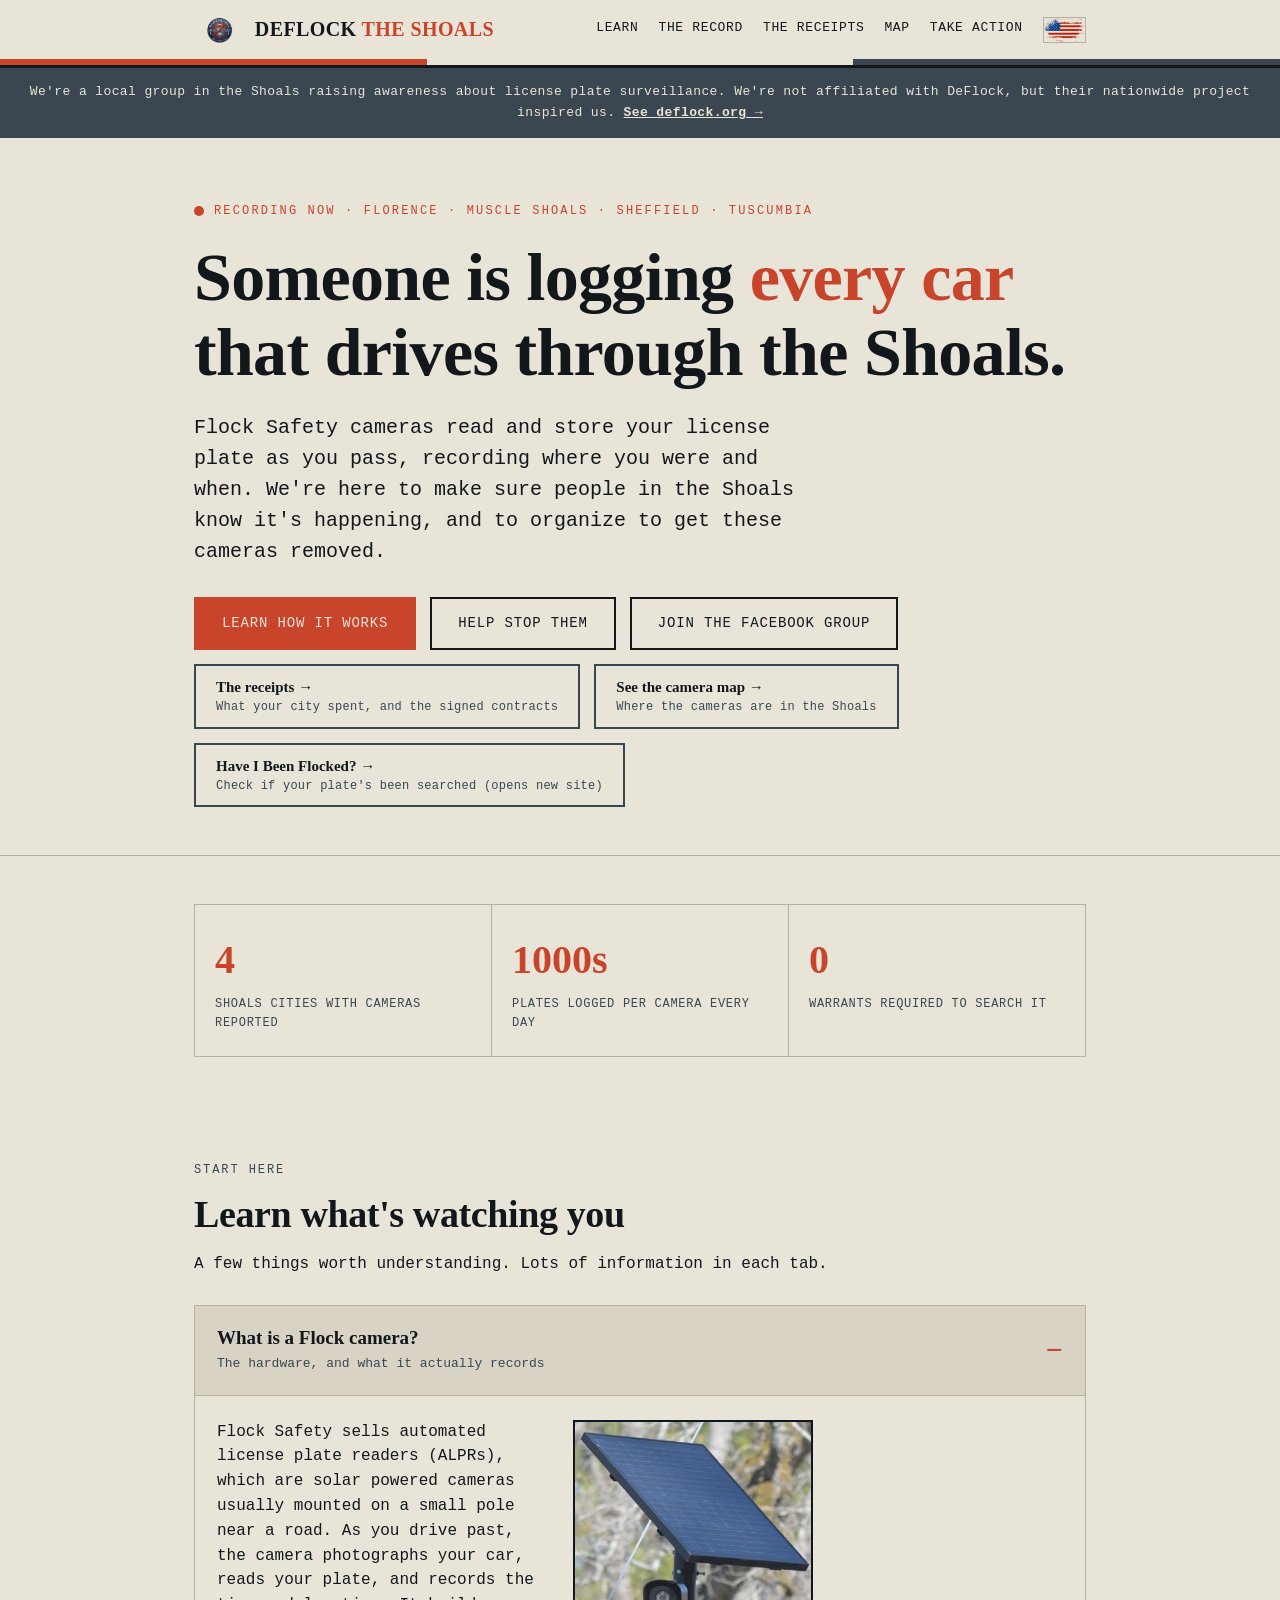
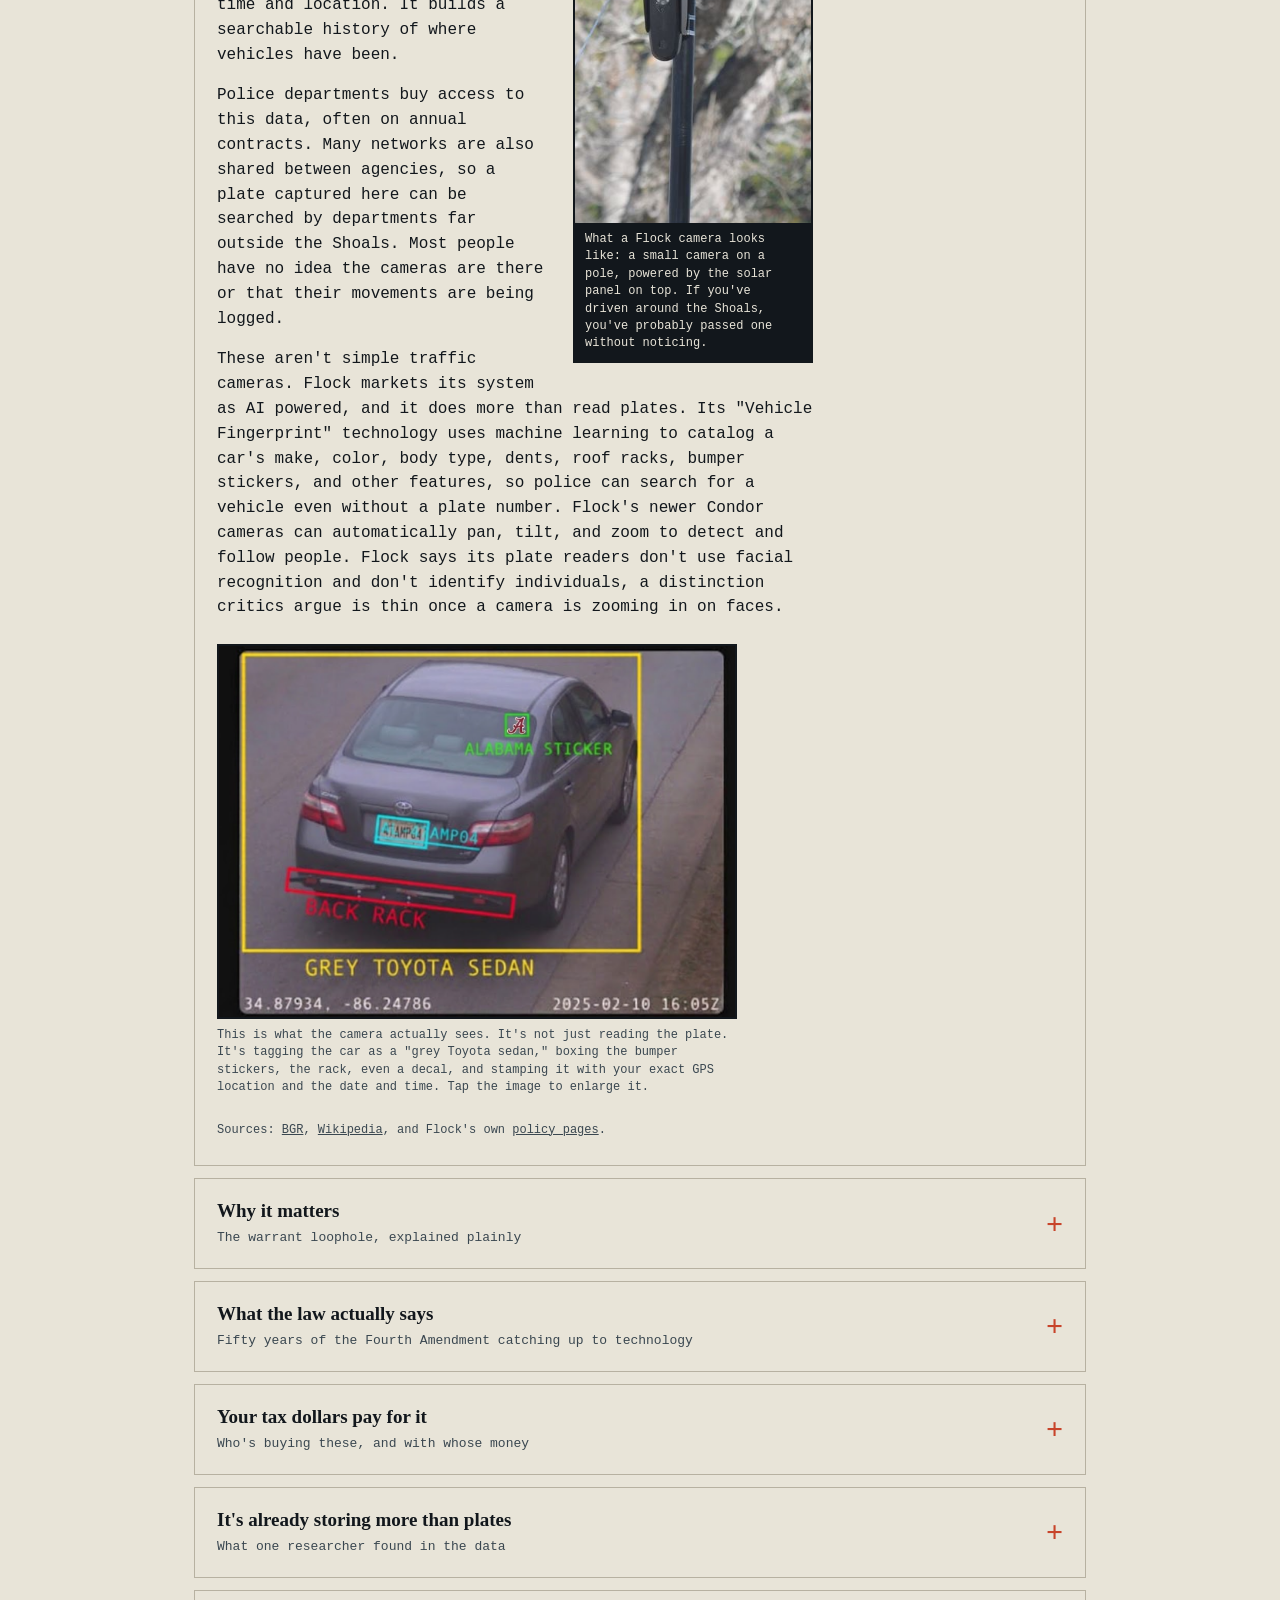
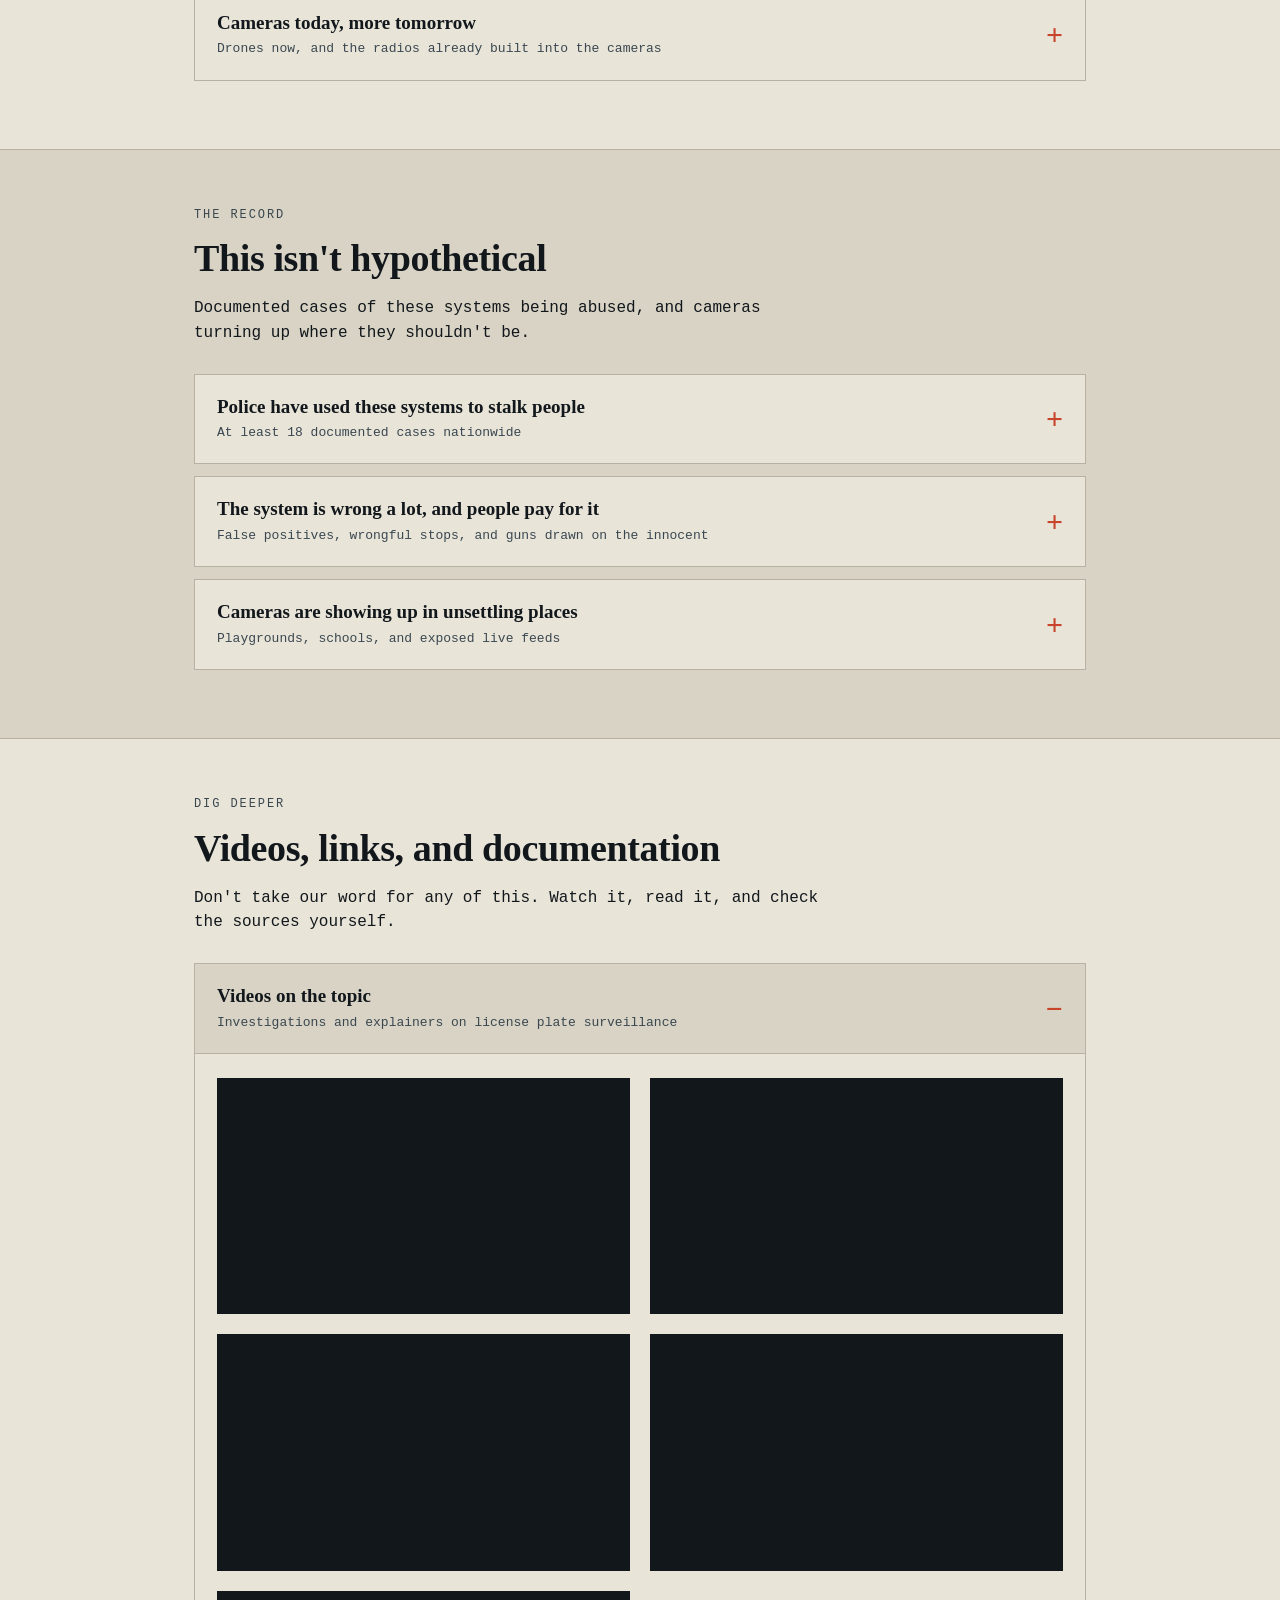
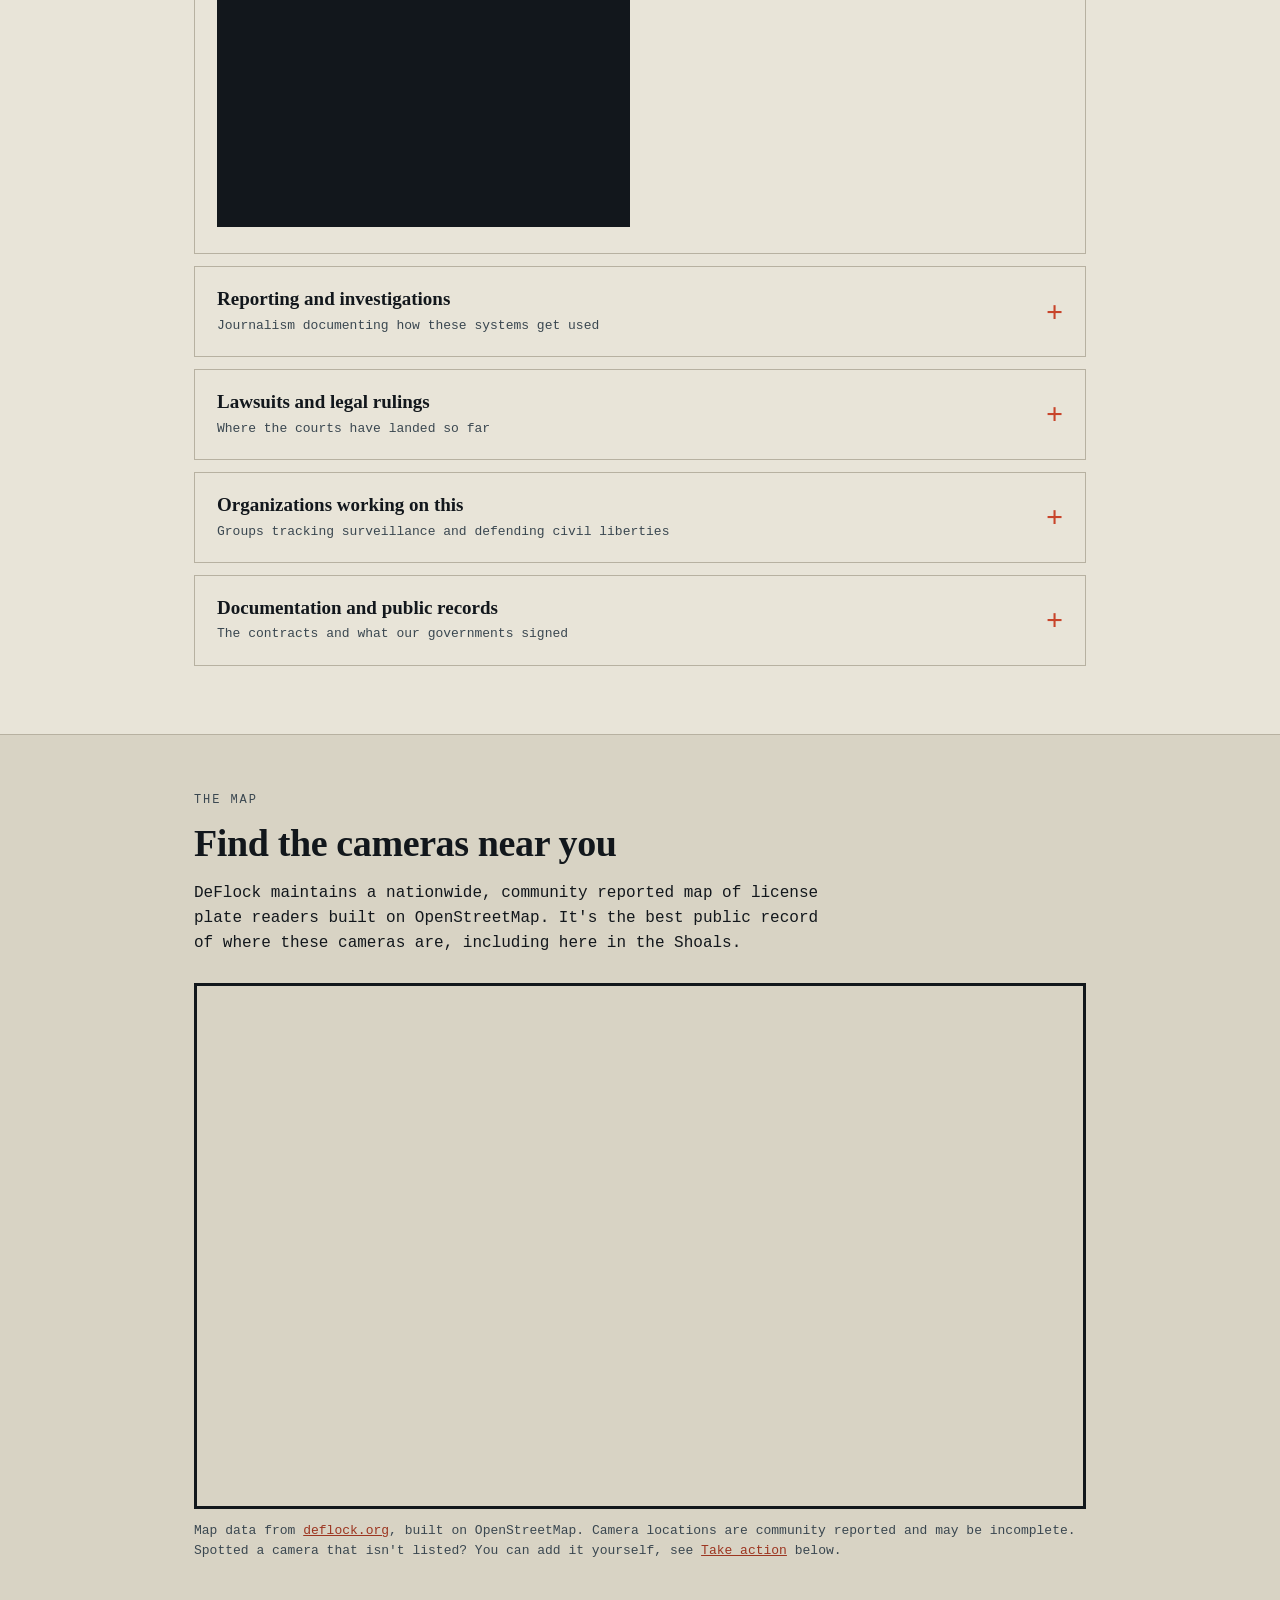
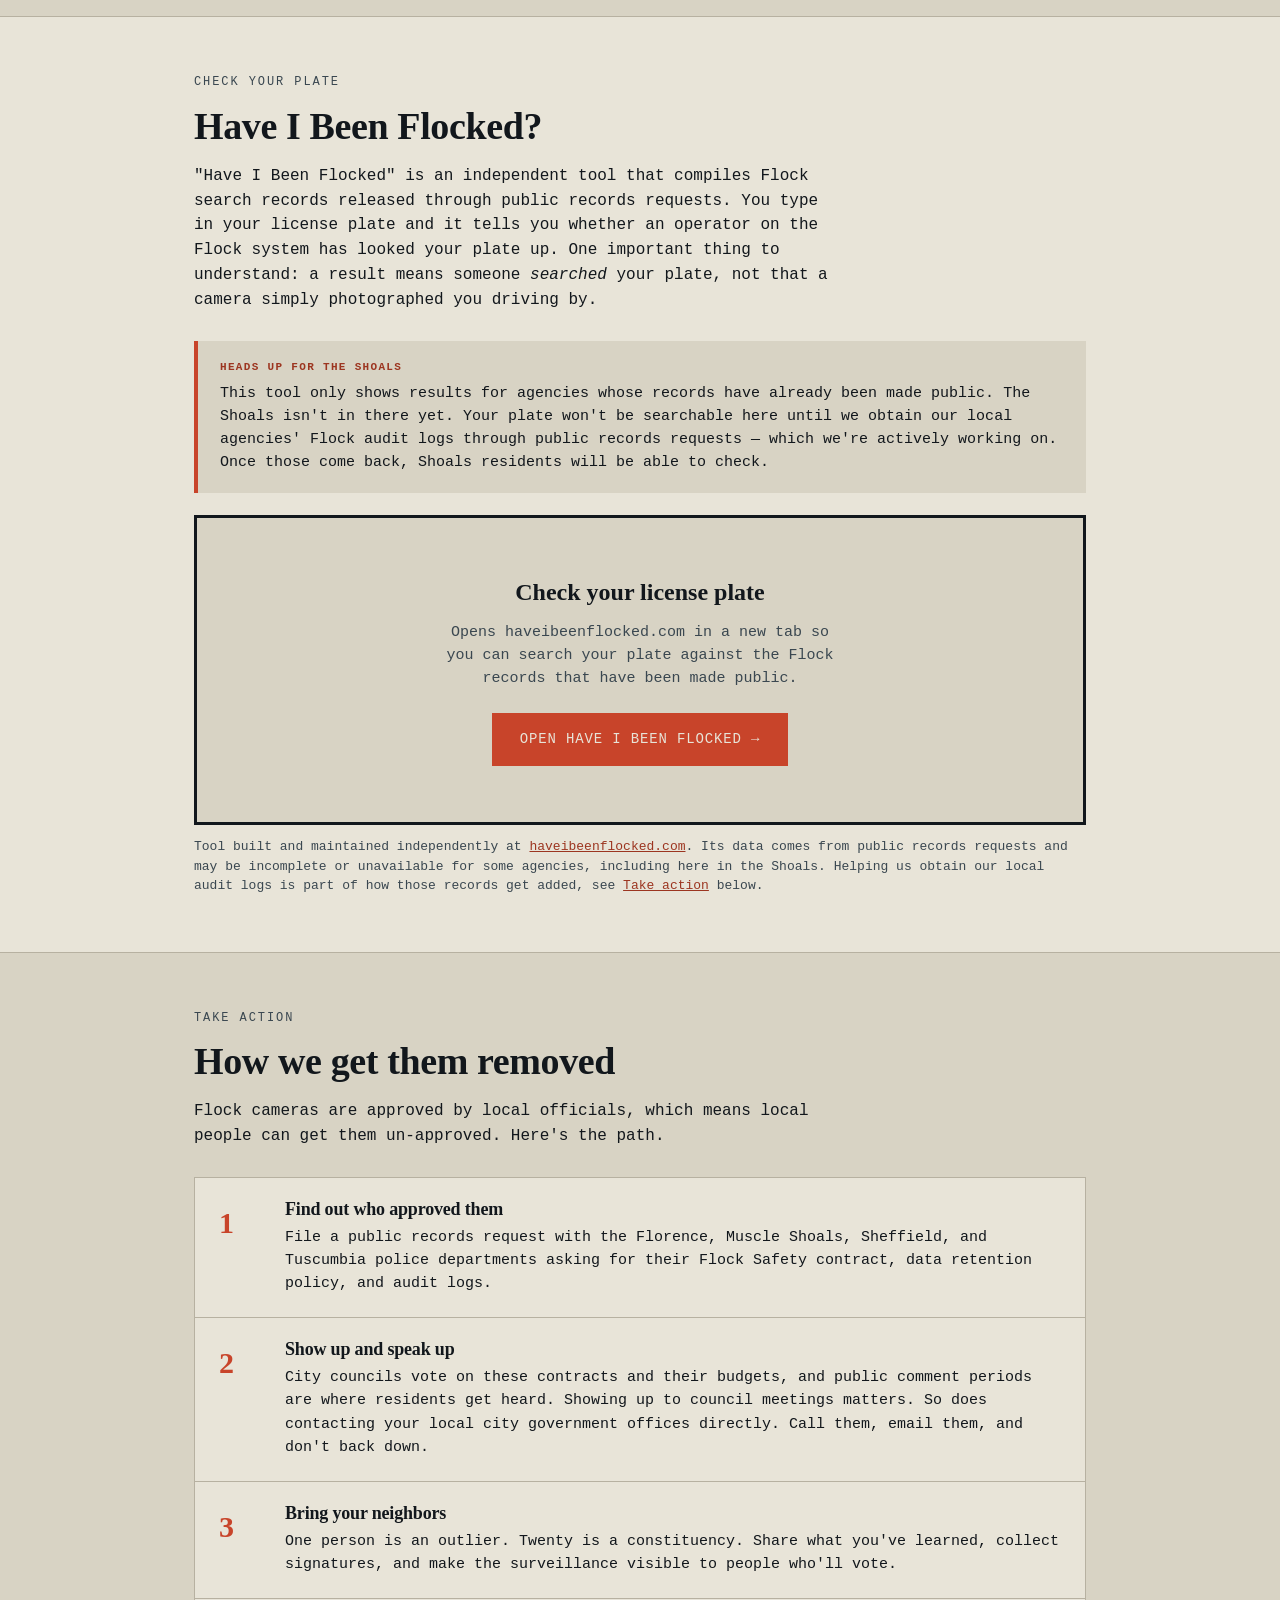
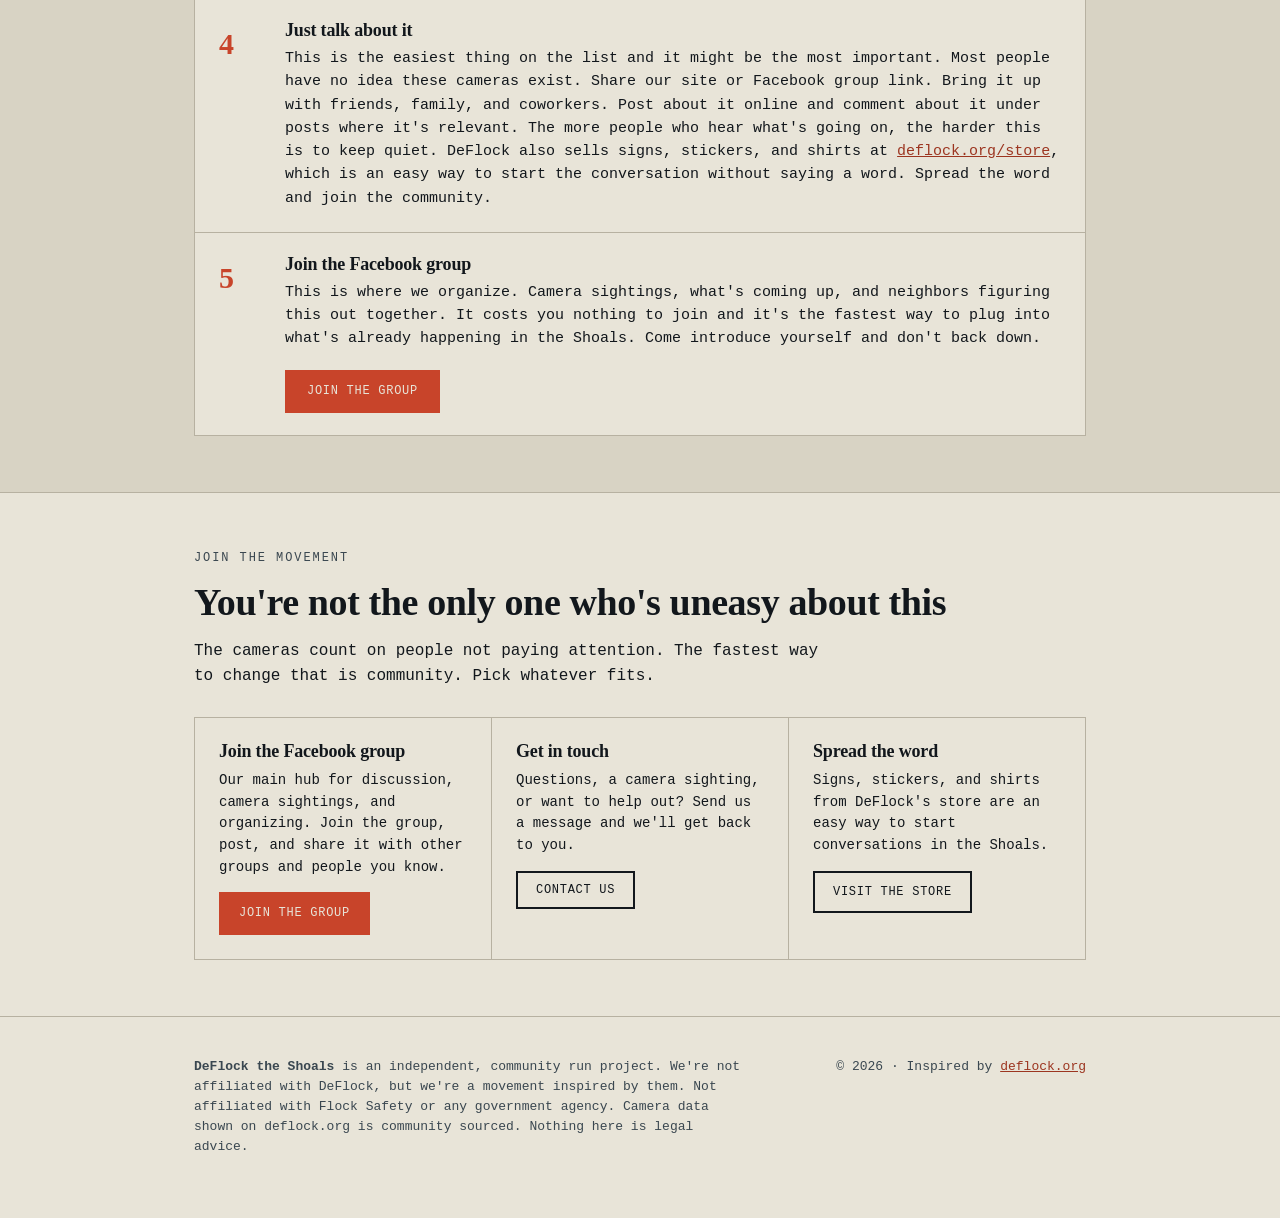
==== commit 400c6de3: "Update index.html" ====
--- a/index.html
+++ b/index.html
@@ -122,15 +122,23 @@
 
       <details class="acc">
         <summary>
-          <span class="acc-title">The law is starting to catch up</span>
-          <span class="acc-sub">What the Supreme Court's Chatrie ruling means for this</span>
-        </summary>
-        <div class="acc-body prose">
-          <p>Here's the part that gives us real hope, and it's worth understanding because it's the strongest legal ground we stand on.</p>
-          <p>In 2026, the Supreme Court handed down its first big Fourth Amendment case in six years: <strong>Chatrie v. United States</strong>. It was a major win for privacy. The Court ruled that "geofence" searches, which pull cellphone location data to figure out everyone who was in a certain area at a certain time, are searches under the Fourth Amendment. That means police need probable cause and a warrant to do them.</p>
-          <p>Just as important, the Court pushed back on something called the <strong>"third-party doctrine."</strong> For years, the government argued that once your data is held by some company (your phone carrier, an app, a private service), you've basically given up your Fourth Amendment protection over it, so they can grab it without a warrant. Chatrie said no: you can still have a reasonable expectation of privacy in your location history even when a third party is holding it.</p>
-          <p>Look at how directly that lines up with Flock. A private company holds a detailed history of everywhere your car has been, and police tap into it without a warrant, using the exact "it's held by a third party" logic the Supreme Court just rejected for location data. Chatrie didn't rule on Flock specifically, so this isn't a done deal. But the reasoning points right at it, and it's why we think warrantless plate tracking is on borrowed time, legally speaking.</p>
-          <p class="cite">Background on the ruling: <a href="https://en.wikipedia.org/wiki/United_States_v._Chatrie" target="_blank" rel="noopener">Chatrie v. United States</a>.</p>
+          <span class="acc-title">What the law actually says</span>
+          <span class="acc-sub">Fifty years of the Fourth Amendment catching up to technology</span>
+        </summary>
+        <div class="acc-body prose">
+          <p>To understand why these cameras are such a problem, it helps to know what the Fourth Amendment is actually for. Its whole purpose, its spirit, is simple: the government shouldn't get to rummage through your private life without a good reason and a judge's sign-off. The Founders had just lived through British officers searching homes and papers whenever they pleased, and they wanted that to never happen here again. So the deal built into the Constitution is that if the government wants to search you, it has to show a judge probable cause and get a warrant first. That check is the whole point.</p>
+          <p>The trouble is that the Fourth Amendment was written in 1791, and technology keeps inventing new ways to watch people that the Founders never imagined. So for the last fifty years, there's been a running back-and-forth: technology opens a new way to spy, the government uses it without a warrant, and eventually the Supreme Court has to decide whether the old rules still apply. Here's how that fight has gone, because it lands directly on Flock.</p>
+
+          <p class="pullquote-sm">The government keeps finding the loophole. The Court keeps closing it. <em>Flock is the newest loophole.</em></p>
+
+          <p><strong>1979: the loophole gets created.</strong> In two cases, <em>Smith v. Maryland</em> and <em>United States v. Miller</em>, the Court came up with what's called the <strong>"third-party doctrine."</strong> The idea was that if you voluntarily hand information to somebody else, like the phone numbers you dial or your bank records, you've given up your privacy in it, so the government can get it without a warrant. In 1979 that seemed small. You were handing over a list of phone numbers, not your life.</p>
+          <p>But that doctrine became the government's favorite loophole. As more and more of modern life started running through third parties, the government's argument grew: your emails, your web history, your location, all of it is "voluntarily" handed to some company, so under the third-party doctrine, none of it needs a warrant. A rule built for a list of dialed numbers was being stretched to cover a person's entire digital life.</p>
+          <p><strong>2012: the Court gets nervous.</strong> In <em>United States v. Jones</em>, police stuck a GPS tracker on a suspect's Jeep and followed him for 28 days without a valid warrant. The Court ruled that was a search. What matters most is what five justices said alongside the ruling: that tracking someone's every movement for weeks is fundamentally different from following them down one public street, and the old rules might not be built for it. It was a warning shot that the third-party doctrine couldn't just keep expanding forever.</p>
+          <p><strong>2018: the Court draws a real line.</strong> This is the big one before now. In <em>Carpenter v. United States</em>, the government pulled 127 days of a man's cell phone location history from his carrier, without a warrant, arguing the third-party doctrine covered it because the data belonged to the phone company. The Court said no. It ruled that your location history over time is so revealing, it paints such a complete picture of your life, that you keep a Fourth Amendment privacy interest in it <em>even though a company is holding it.</em> The Court said the fact that a third party has the data "does not by itself overcome" your right to privacy. For the first time, the loophole had a real limit.</p>
+          <p><strong>2026: the Court goes further.</strong> This year, in <em>Chatrie v. United States</em>, the Court took on "geofence" searches, where police grab data on everyone who was in a certain area at a certain time. It ruled those are searches requiring a warrant, and it pushed the third-party doctrine back even harder. The through-line from 2018 to now is unmistakable: when a technology lets the government reconstruct where you've been and what you've done, the fact that a company holds the data no longer lets them skip the warrant.</p>
+
+          <p>Now put Flock in that timeline. A private company holds a detailed, searchable history of everywhere your car has been. Police tap into it without a warrant, using the exact same "a third party has it, so we don't need permission" argument the Supreme Court has been chipping away at since 2012 and rejecting outright since 2018. Flock didn't invent a new idea. It's the same old loophole in a new box. Chatrie didn't rule on Flock by name, so this isn't settled. But every time the Court has faced this basic move, it has come down on the side of the warrant, and the reasoning points straight at license plate tracking. That's why we think warrantless plate readers are living on borrowed time, and why the spirit of the Fourth Amendment, the reason it exists at all, is squarely on our side.</p>
+          <p class="cite">Sources: <a href="https://www.law.cornell.edu/supremecourt/text/10-1259" target="_blank" rel="noopener">United States v. Jones (2012)</a>; <a href="https://www.supremecourt.gov/opinions/17pdf/16-402_h315.pdf" target="_blank" rel="noopener">Carpenter v. United States (2018)</a>; background on the third-party doctrine and <a href="https://en.wikipedia.org/wiki/Smith_v._Maryland" target="_blank" rel="noopener">Smith v. Maryland (1979)</a>; and <a href="https://en.wikipedia.org/wiki/United_States_v._Chatrie" target="_blank" rel="noopener">Chatrie v. United States (2026)</a>.</p>
         </div>
       </details>
 
@@ -177,7 +185,6 @@
           <p>Flock has already moved into drones. It acquired a "Drone as First Responder" company and is rolling out programs that let police launch aircraft to a location and follow vehicles from the air. The company has said it aims to expand these drone programs to around 100 cities. A camera on a pole records the cars that pass one fixed spot. A drone can follow <strong>you</strong>, leaving your driveway, across town, watching where you stop.</p>
           <p>And here's the part most people don't know. When independent researchers physically took apart Flock cameras to see what's inside, they found the devices don't just have a cellular connection. They also contain <strong>Bluetooth and WiFi radios</strong>. The technology that would let one of these cameras detect the wireless devices around it, your phone, your smartwatch, your earbuds, your car's own Bluetooth, is already physically built into the hardware on the pole.</p>
 
-         
           <div class="claimbox">
             <span class="tag">How this kind of tracking works</span>
             Your phone, your smartwatch, your car's Bluetooth, and your wireless earbuds are all constantly broadcasting little radio signals with unique IDs. Any device with a Bluetooth or WiFi radio can, in principle, pick those up as they pass by. It's the same basic method retail stores already use to count and follow foot traffic. A device that can read your plate <em>and</em> the unique signature of the phone in your pocket doesn't just know your car was somewhere. It can start to know <em>you</em> were, even in someone else's car, even on foot.
@@ -376,7 +383,15 @@
           <ul class="link-list">
             <li>
               <a href="https://en.wikipedia.org/wiki/United_States_v._Chatrie" target="_blank" rel="noopener">Chatrie v. United States (Supreme Court, geofence + third-party doctrine)</a>
-              <span class="link-src">Background on the 2026 ruling</span>
+              <span class="link-src">The 2026 ruling</span>
+            </li>
+            <li>
+              <a href="https://www.supremecourt.gov/opinions/17pdf/16-402_h315.pdf" target="_blank" rel="noopener">Carpenter v. United States (Supreme Court, cell phone location data)</a>
+              <span class="link-src">The 2018 ruling that limited the third-party doctrine</span>
+            </li>
+            <li>
+              <a href="https://www.law.cornell.edu/supremecourt/text/10-1259" target="_blank" rel="noopener">United States v. Jones (Supreme Court, GPS tracking)</a>
+              <span class="link-src">The 2012 GPS tracking ruling</span>
             </li>
             <li>
               <a href="https://www.eff.org/press/releases/lawsuit-challenges-san-joses-warrantless-alpr-mass-surveillance" target="_blank" rel="noopener">Lawsuit challenges San Jose's warrantless ALPR mass surveillance</a>
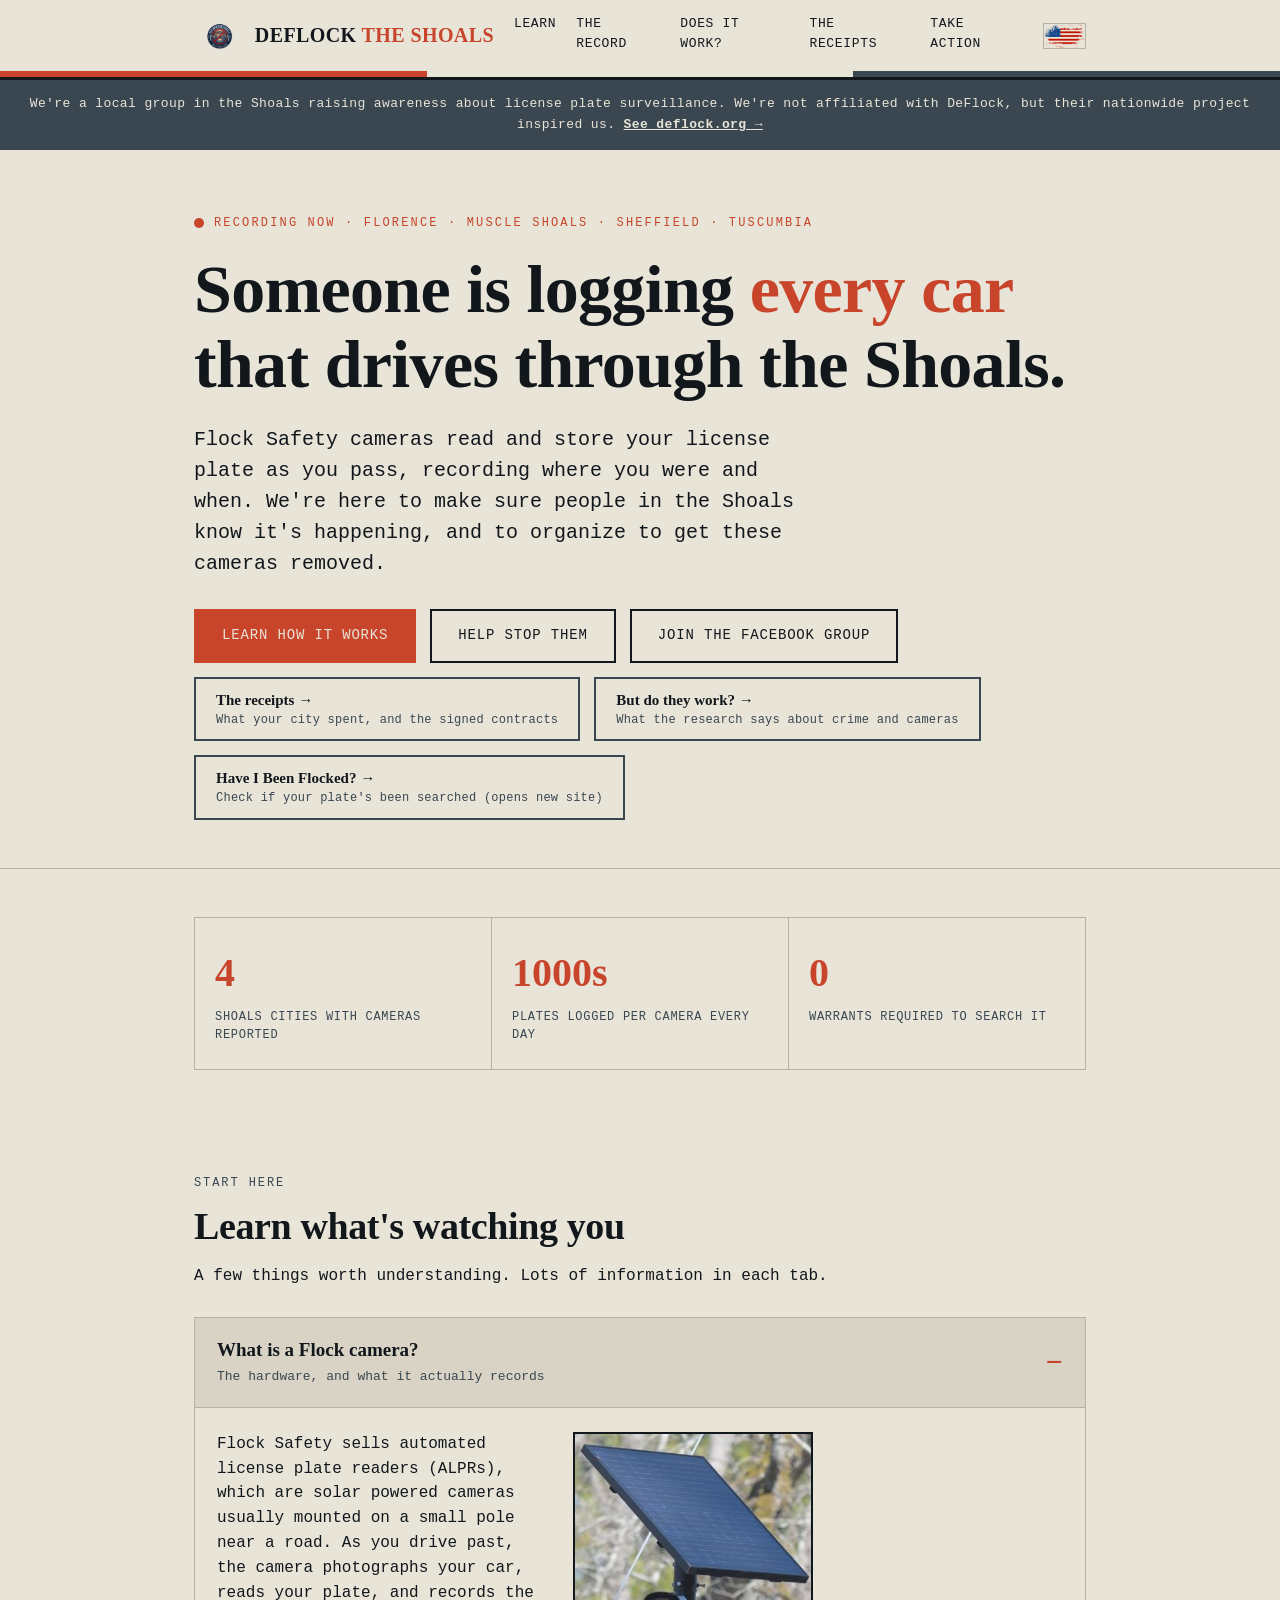
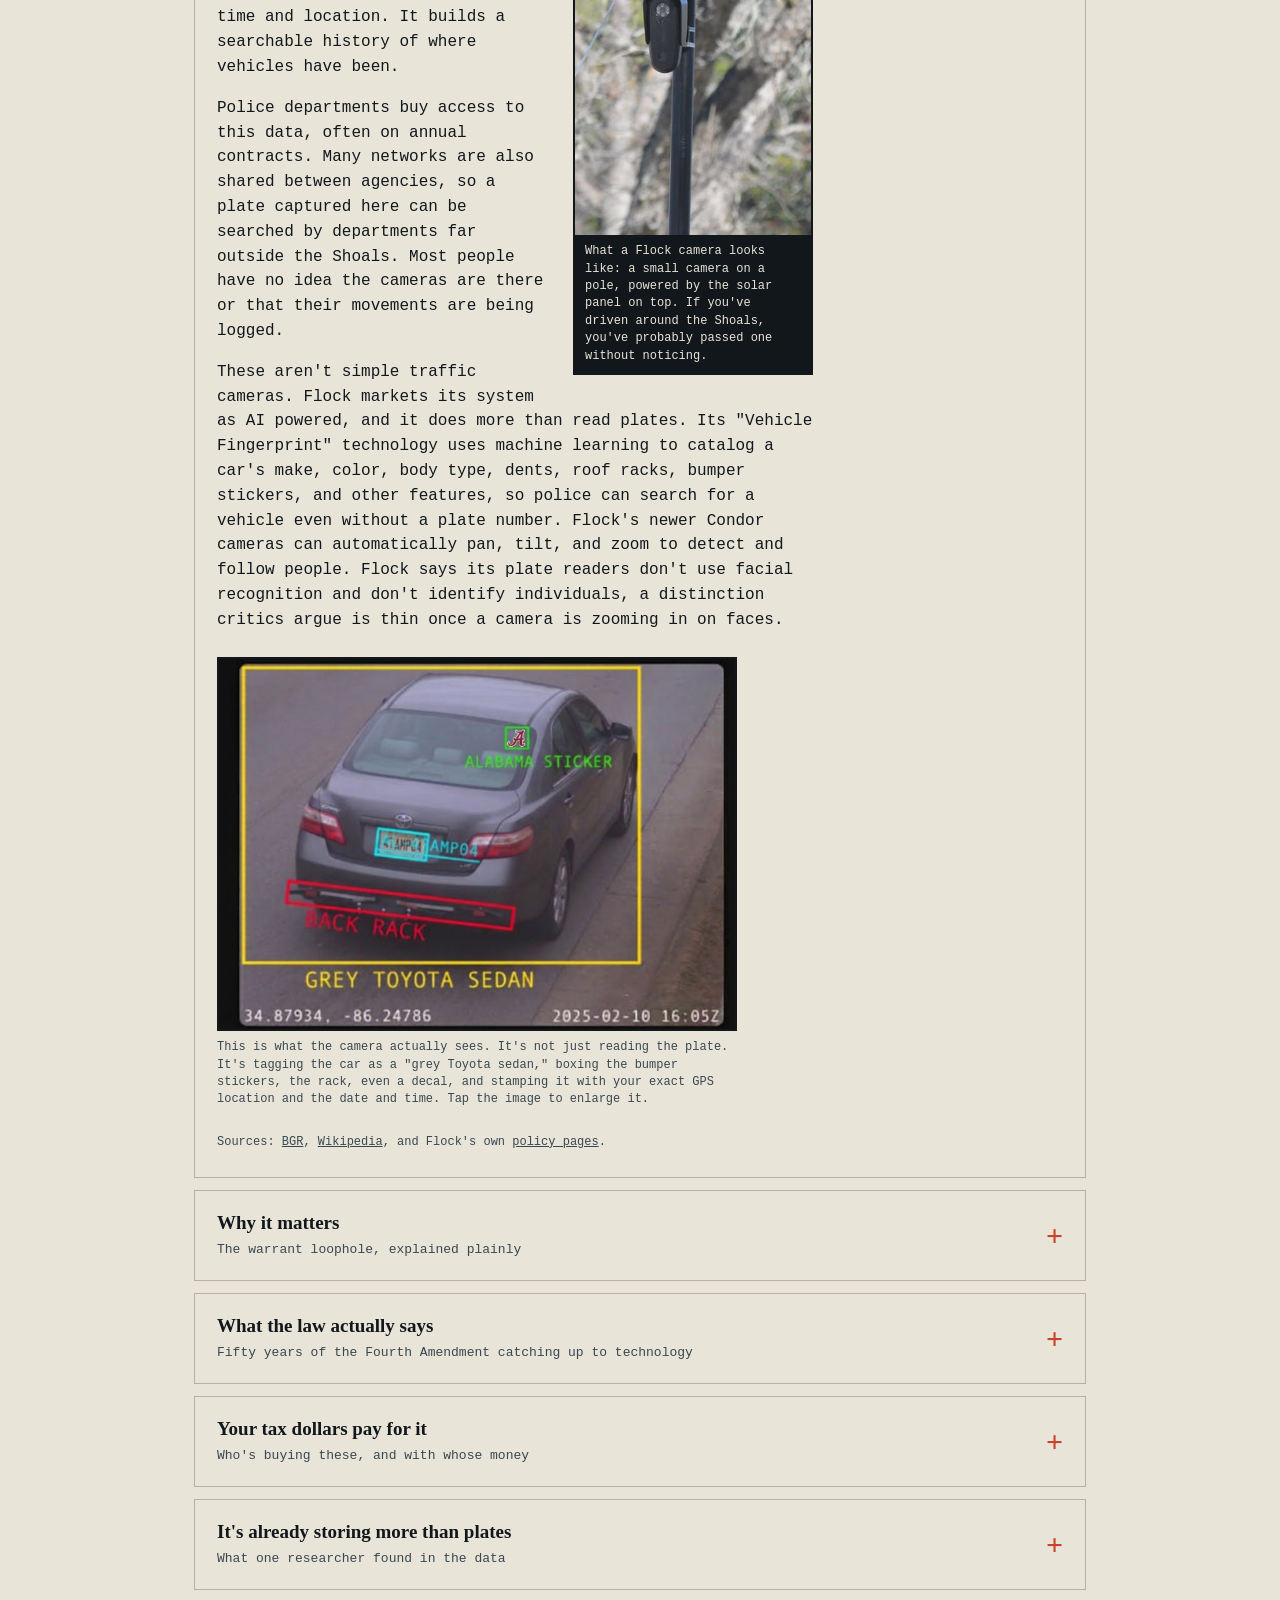
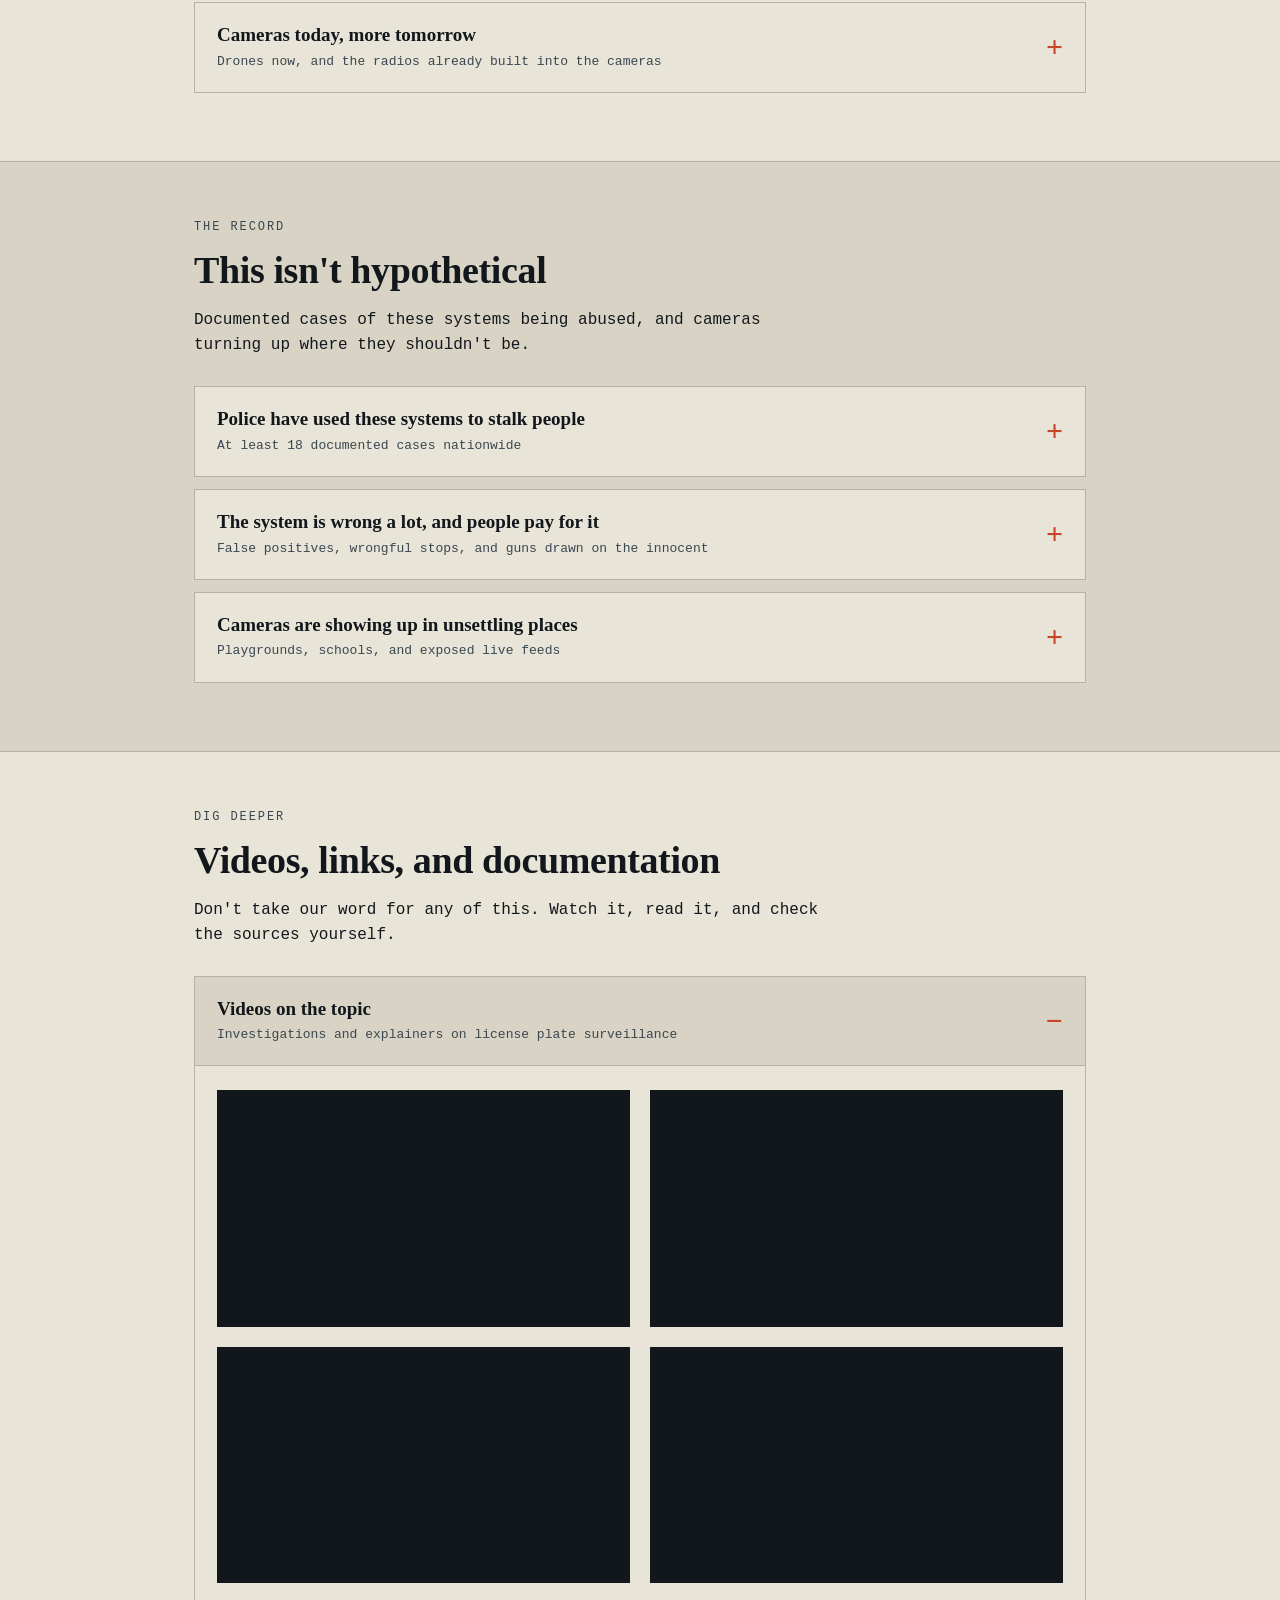
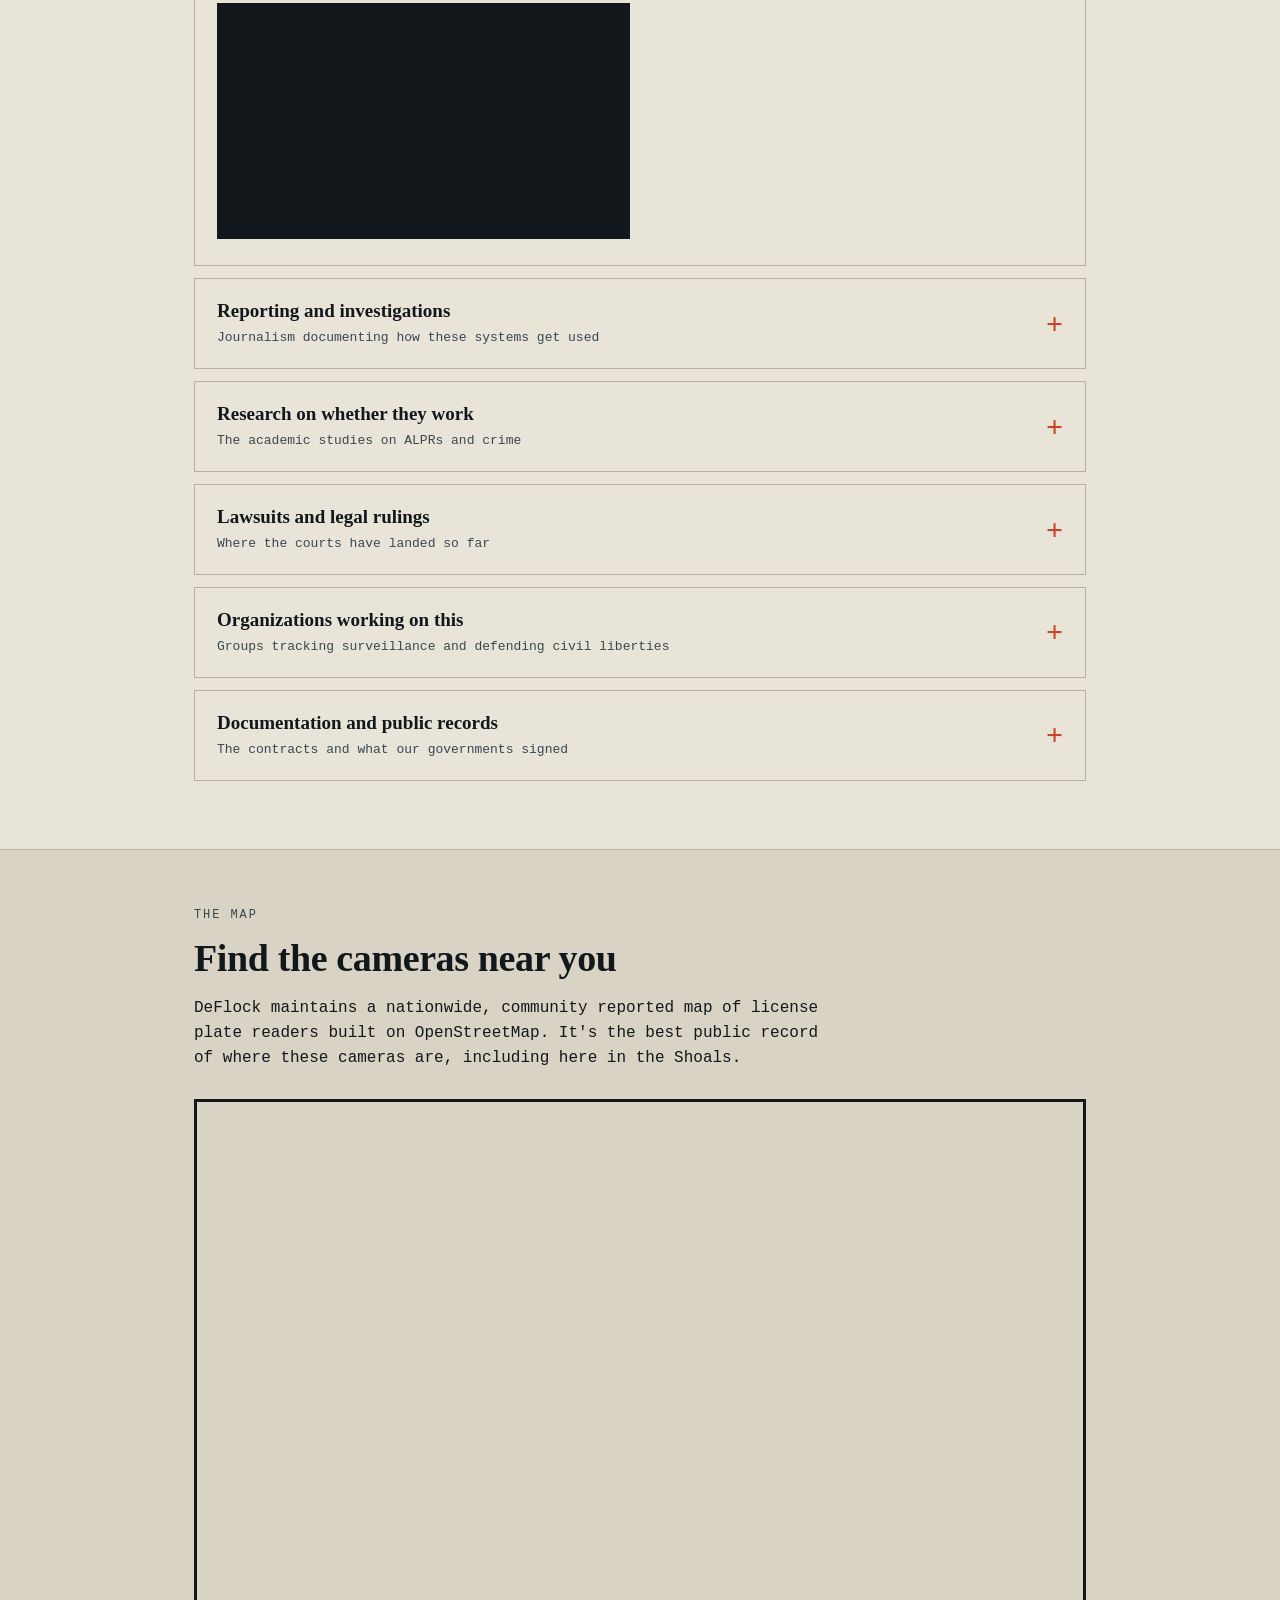
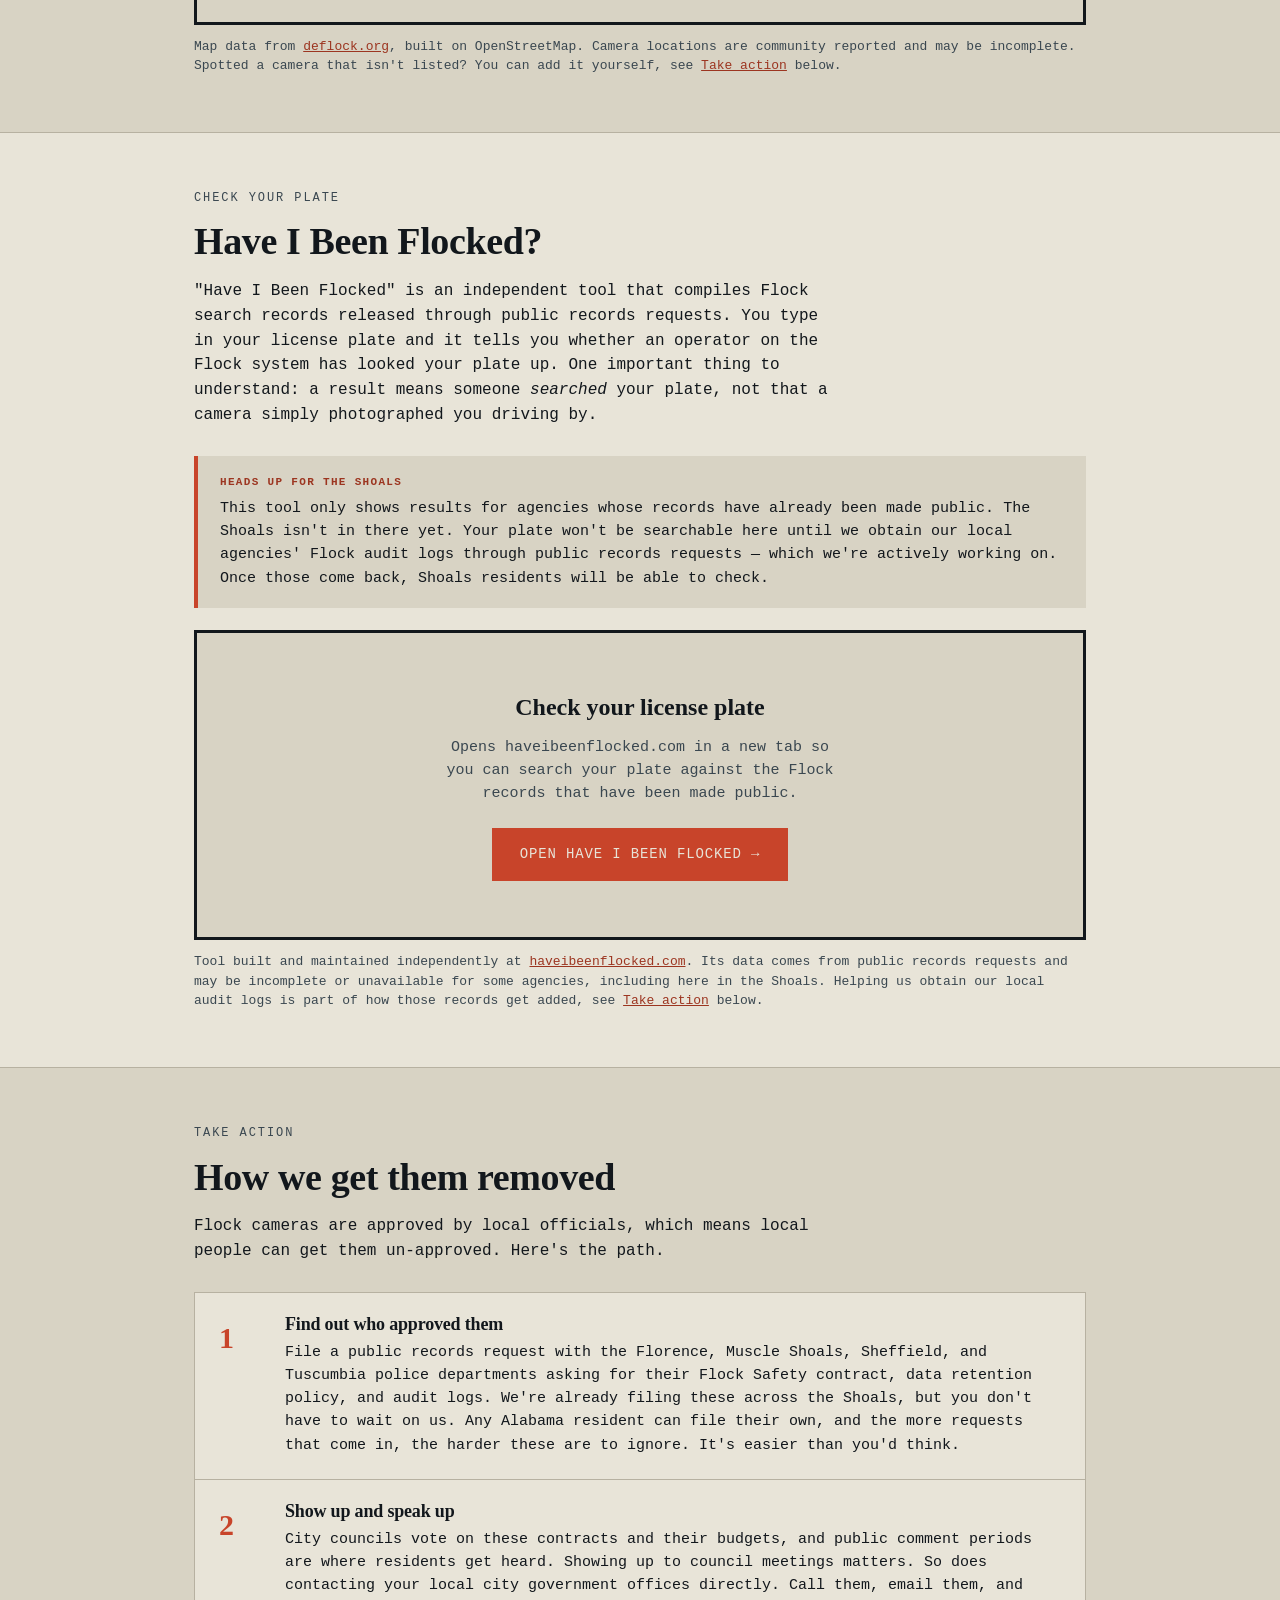
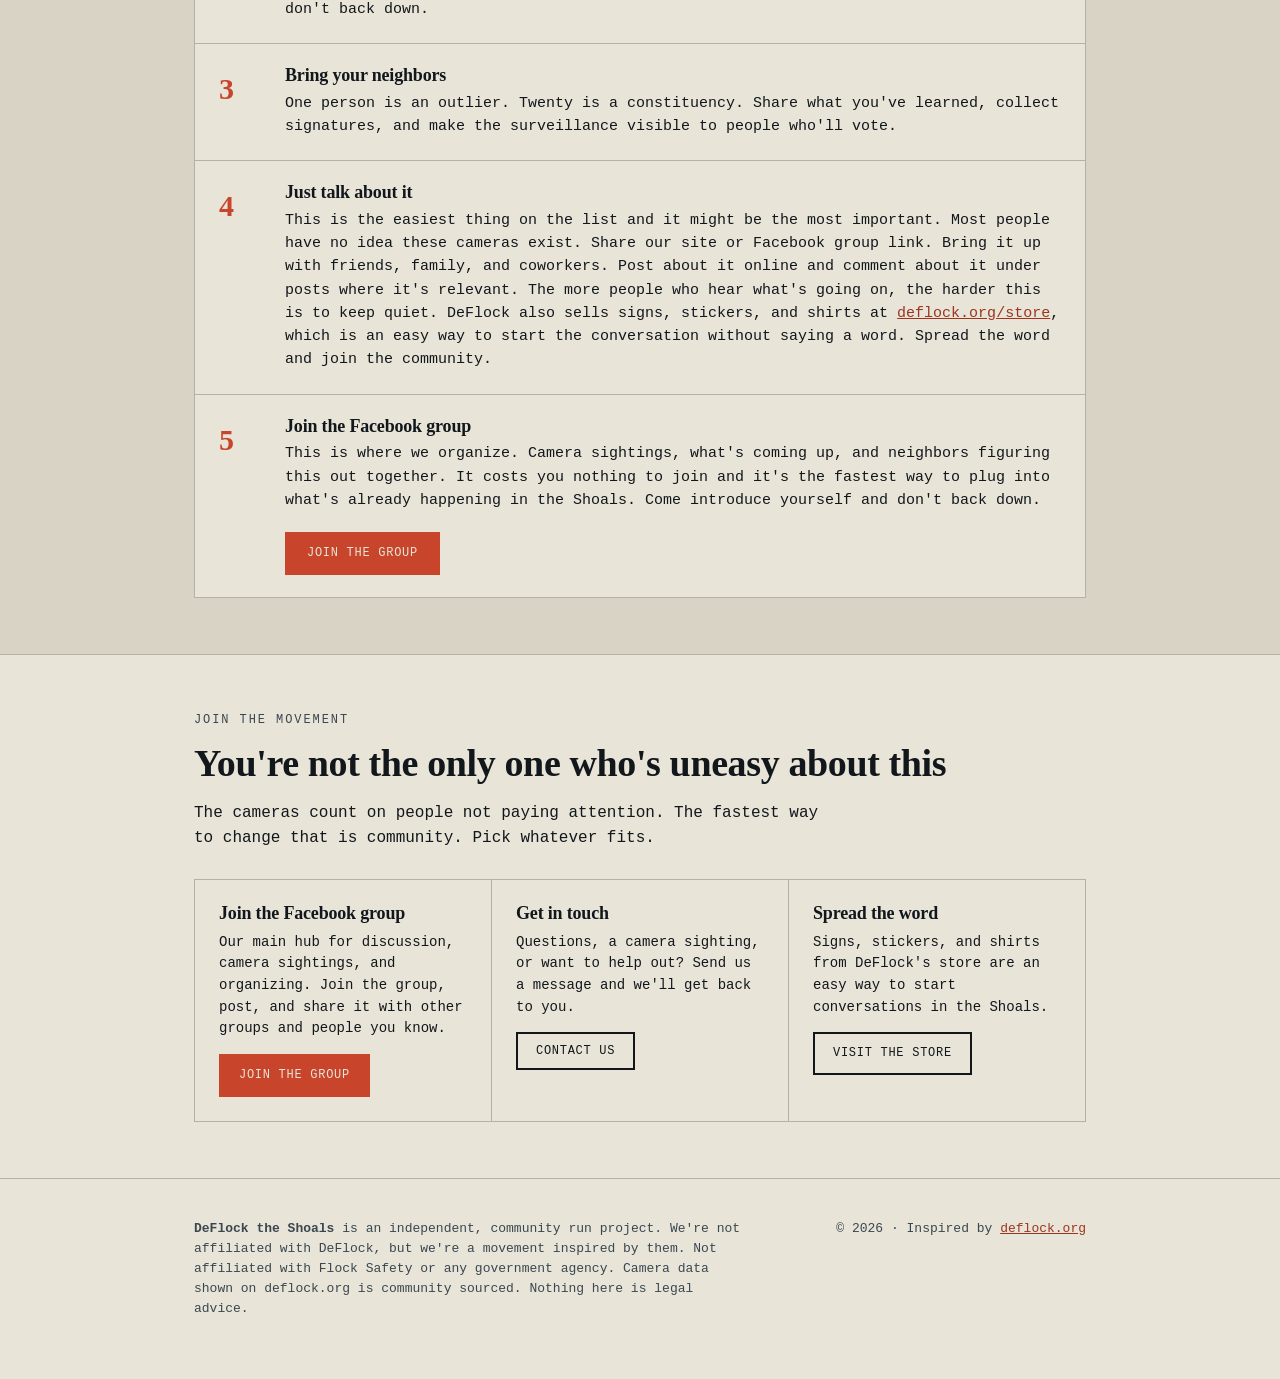
==== commit 39f63e30: "Update index.html" ====
--- a/index.html
+++ b/index.html
@@ -9,6 +9,8 @@
   <meta property="og:title" content="DeFlock the Shoals">
   <meta property="og:description" content="Find out about the license plate readers watching the Shoals. Then help us push back.">
   <meta property="og:type" content="website">
+  <meta property="og:image" content="https://www.deflocktheshoals.site/assets/deflocktheshoals.png">
+  <meta property="og:url" content="https://www.deflocktheshoals.site/">
 
   <link rel="stylesheet" href="styles.css">
 </head>
@@ -24,8 +26,8 @@
       <nav class="nav-links">
         <a href="#learn">Learn</a>
         <a href="#evidence">The record</a>
+        <a href="safety.html">Does it work?</a>
         <a href="records.html">The receipts</a>
-        <a href="#map">Map</a>
         <a href="#act">Take action</a>
       </nav>
       <img src="assets/usaflag.png" alt="American flag" class="usa-flag">
@@ -37,8 +39,8 @@
   <nav class="nav-mobile" id="nav-mobile">
     <a href="#learn">Learn</a>
     <a href="#evidence">The record</a>
+    <a href="safety.html">Does it work?</a>
     <a href="records.html">The receipts</a>
-    <a href="#map">Map</a>
     <a href="#act">Take action</a>
   </nav>
   <div class="flag-stripe" aria-hidden="true"><span class="r"></span><span class="w"></span><span class="b"></span></div>
@@ -58,11 +60,11 @@
       <div class="cta-row">
         <a href="#learn" class="btn btn-primary">Learn how it works</a>
         <a href="#act" class="btn btn-ghost">Help stop them</a>
-        <a href="https://www.facebook.com/share/g/18wiGRdr4t/" target="_blank" rel="noopener" class="btn btn-ghost">Join the Facebook group</a>
+        <a href="https://www.facebook.com/share/g/1DVvCgWZxD/" target="_blank" rel="noopener" class="btn btn-ghost">Join the Facebook group</a>
       </div>
       <div class="cta-row cta-tools">
         <a href="records.html" class="btn btn-tool">The receipts &rarr;<span class="btn-sub">What your city spent, and the signed contracts</span></a>
-        <a href="#map" class="btn btn-tool">See the camera map &rarr;<span class="btn-sub">Where the cameras are in the Shoals</span></a>
+        <a href="safety.html" class="btn btn-tool">But do they work? &rarr;<span class="btn-sub">What the research says about crime and cameras</span></a>
         <a href="#flocked" class="btn btn-tool">Have I Been Flocked? &rarr;<span class="btn-sub">Check if your plate's been searched (opens new site)</span></a>
       </div>
     </div>
@@ -240,23 +242,23 @@
         </summary>
         <div class="acc-body prose">
           <p>Set aside deliberate abuse for a second. Even when everyone's acting in good faith, these systems are wrong constantly, and the mistakes land on innocent people.</p>
-          <p>In Roseville, California, the police department found that <strong>71 percent</strong> of its Flock alerts were incorrect. An audit of the LAPD found roughly <strong>one in three</strong> alerts it reviewed were inaccurate. These aren't paperwork errors. When a computer misreads a plate and flags a car as suspicious, an officer often walks up treating an innocent person as a criminal.</p>
+          <p>When Roseville, California's police department analyzed the alerts these cameras sent flagging stolen or felony vehicles, it found the plate had been read wrong in <strong>71%</strong> of them. A separate LAPD Inspector General audit found nearly <strong>a third</strong> of the stolen-vehicle alerts it reviewed were false, and LAPD let its Flock contract expire afterward. These aren't paperwork errors. When a computer misreads a plate and flags a car as suspicious, an officer can walk up treating an innocent person as a criminal.</p>
           <div class="cases">
             <div class="case">
-              <div class="where">A "7" read as a "2"</div>
-              A single misread character led to a driver being stopped and detained over a car that wasn't the one police were actually looking for.
+              <div class="where">A "9" read as an "8"</div>
+              One Roseville resident was flagged at least six separate times as driving a stolen or felony vehicle because the software kept misreading a single digit on his plate.
             </div>
             <div class="case">
-              <div class="where">An "O" read as a "0"</div>
-              Two grandparents were pulled over and held at gunpoint in front of their three-year-old grandchild because the system misread their plate.
+              <div class="where">Held at gunpoint on Thanksgiving</div>
+              In the San Francisco Bay Area, a man was stopped and held at gunpoint after a plate reader falsely flagged his rental car as stolen.
             </div>
             <div class="case">
               <div class="where">Two weeks in jail</div>
-              A woman was jailed for roughly two weeks after a camera misidentified her vehicle.
+              In other documented cases, misreads and stale data have led to innocent people being detained, and in at least one case jailed, over a car that wasn't theirs.
             </div>
           </div>
-          <p>Flock is now adding tools to "flag unusual activity." But a flag doesn't fix a system that's wrong a third to two-thirds of the time, and it doesn't un-draw a gun. The only real accountability is a fully public audit trail, so the community can see how this technology is actually being used, and how often it's wrong.</p>
-          <p class="cite">Sources compiled from reporting by <a href="https://www.businessinsider.com" target="_blank" rel="noopener">Business Insider</a> and municipal audit findings (Roseville PD, LAPD Inspector General).</p>
+          <p>Flock is now adding tools to "flag unusual activity." But a flag doesn't fix a system whose alerts are wrong this often, and it doesn't un-draw a gun. The only real accountability is a fully public audit trail, so the community can see how this technology is actually being used, and how often it's wrong.</p>
+          <p class="cite">Sources: reporting by Business Insider on the Roseville Police Department's analysis of 1,427 alerts; the <a href="https://ij.org" target="_blank" rel="noopener">Institute for Justice</a> ALPR wrongful-stop catalog; and the LAPD Inspector General audit. Note: the 71% figure is the share of <em>alerts</em> that contained a misread, not the share of all plate scans.</p>
         </div>
       </details>
 
@@ -376,6 +378,34 @@
 
       <details class="acc">
         <summary>
+          <span class="acc-title">Research on whether they work</span>
+          <span class="acc-sub">The academic studies on ALPRs and crime</span>
+        </summary>
+        <div class="acc-body prose">
+          <p>We pulled together what the peer-reviewed research actually says about whether these cameras reduce crime. The short version: the evidence is thin and mixed, and the best studies show they help investigate crimes without preventing them. <a href="safety.html">See our full breakdown here &rarr;</a></p>
+          <ul class="link-list">
+            <li>
+              <a href="https://www.crimrxiv.com/pub/zleg04q3/release/1" target="_blank" rel="noopener">Automated License Plate Readers, Vehicle Theft, and Clearance</a>
+              <span class="link-src">CrimRxiv working paper reviewing the causal evidence</span>
+            </li>
+            <li>
+              <a href="https://www.crimrxiv.com/pub/gbu63hj3/release/1" target="_blank" rel="noopener">An Evaluation of a Major ALPR Expansion (Atlantic City)</a>
+              <span class="link-src">2025 impact evaluation</span>
+            </li>
+            <li>
+              <a href="https://link.springer.com/article/10.1007/s41887-025-00099-y" target="_blank" rel="noopener">Measuring the Cost-Effectiveness of ALPR</a>
+              <span class="link-src">Cambridge Journal of Evidence-Based Policing</span>
+            </li>
+            <li>
+              <a href="https://www.policinginstitute.org/projects/a-multi-site-evaluation-of-automated-license-plate-readers/" target="_blank" rel="noopener">A Multi-Site Evaluation of ALPRs</a>
+              <span class="link-src">Policing Institute</span>
+            </li>
+          </ul>
+        </div>
+      </details>
+
+      <details class="acc">
+        <summary>
           <span class="acc-title">Lawsuits and legal rulings</span>
           <span class="acc-sub">Where the courts have landed so far</span>
         </summary>
@@ -501,7 +531,7 @@
       <div class="steps">
         <div class="step">
           <div class="num">1</div>
-          <div><h3>Find out who approved them</h3><p>File a public records request with the Florence, Muscle Shoals, Sheffield, and Tuscumbia police departments asking for their Flock Safety contract, data retention policy, and audit logs.</p></div>
+          <div><h3>Find out who approved them</h3><p>File a public records request with the Florence, Muscle Shoals, Sheffield, and Tuscumbia police departments asking for their Flock Safety contract, data retention policy, and audit logs. We're already filing these across the Shoals, but you don't have to wait on us. Any Alabama resident can file their own, and the more requests that come in, the harder these are to ignore. It's easier than you'd think.</p></div>
         </div>
         <div class="step">
           <div class="num">2</div>
@@ -517,7 +547,7 @@
         </div>
         <div class="step">
           <div class="num">5</div>
-          <div><h3>Join the Facebook group</h3><p>This is where we organize. Camera sightings, what's coming up, and neighbors figuring this out together. It costs you nothing to join and it's the fastest way to plug into what's already happening in the Shoals. Come introduce yourself and don't back down.</p><p><a href="https://www.facebook.com/share/g/18wiGRdr4t/" target="_blank" rel="noopener" class="btn btn-primary">Join the group</a></p></div>
+          <div><h3>Join the Facebook group</h3><p>This is where we organize. Camera sightings, what's coming up, and neighbors figuring this out together. It costs you nothing to join and it's the fastest way to plug into what's already happening in the Shoals. Come introduce yourself and don't back down.</p><p><a href="https://www.facebook.com/share/g/1DVvCgWZxD/" target="_blank" rel="noopener" class="btn btn-primary">Join the group</a></p></div>
         </div>
       </div>
     </div>
@@ -533,7 +563,7 @@
         <div class="card">
           <h3>Join the Facebook group</h3>
           <p>Our main hub for discussion, camera sightings, and organizing. Join the group, post, and share it with other groups and people you know.</p>
-          <a href="https://www.facebook.com/share/g/18wiGRdr4t/" target="_blank" rel="noopener" class="btn btn-primary">Join the group</a>
+          <a href="https://www.facebook.com/share/g/1DVvCgWZxD/" target="_blank" rel="noopener" class="btn btn-primary">Join the group</a>
         </div>
         <div class="card">
           <h3>Get in touch</h3>
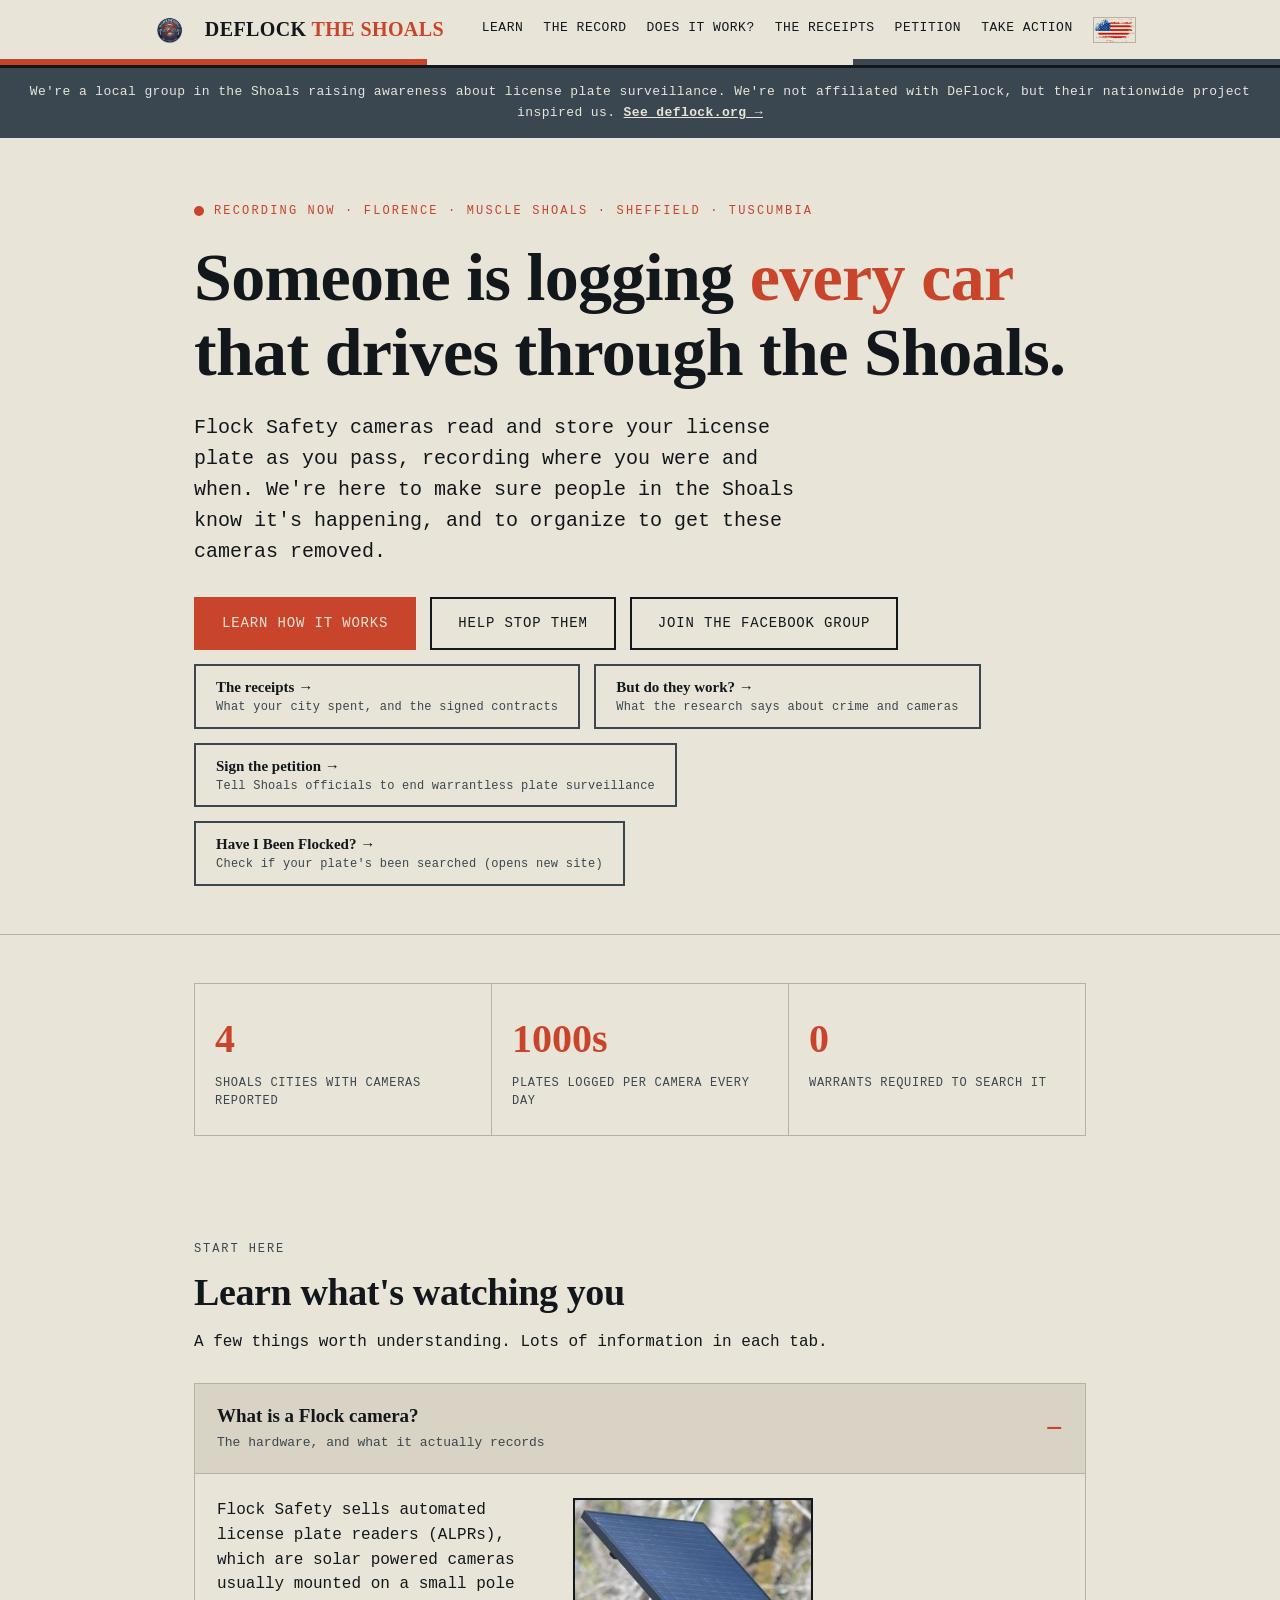
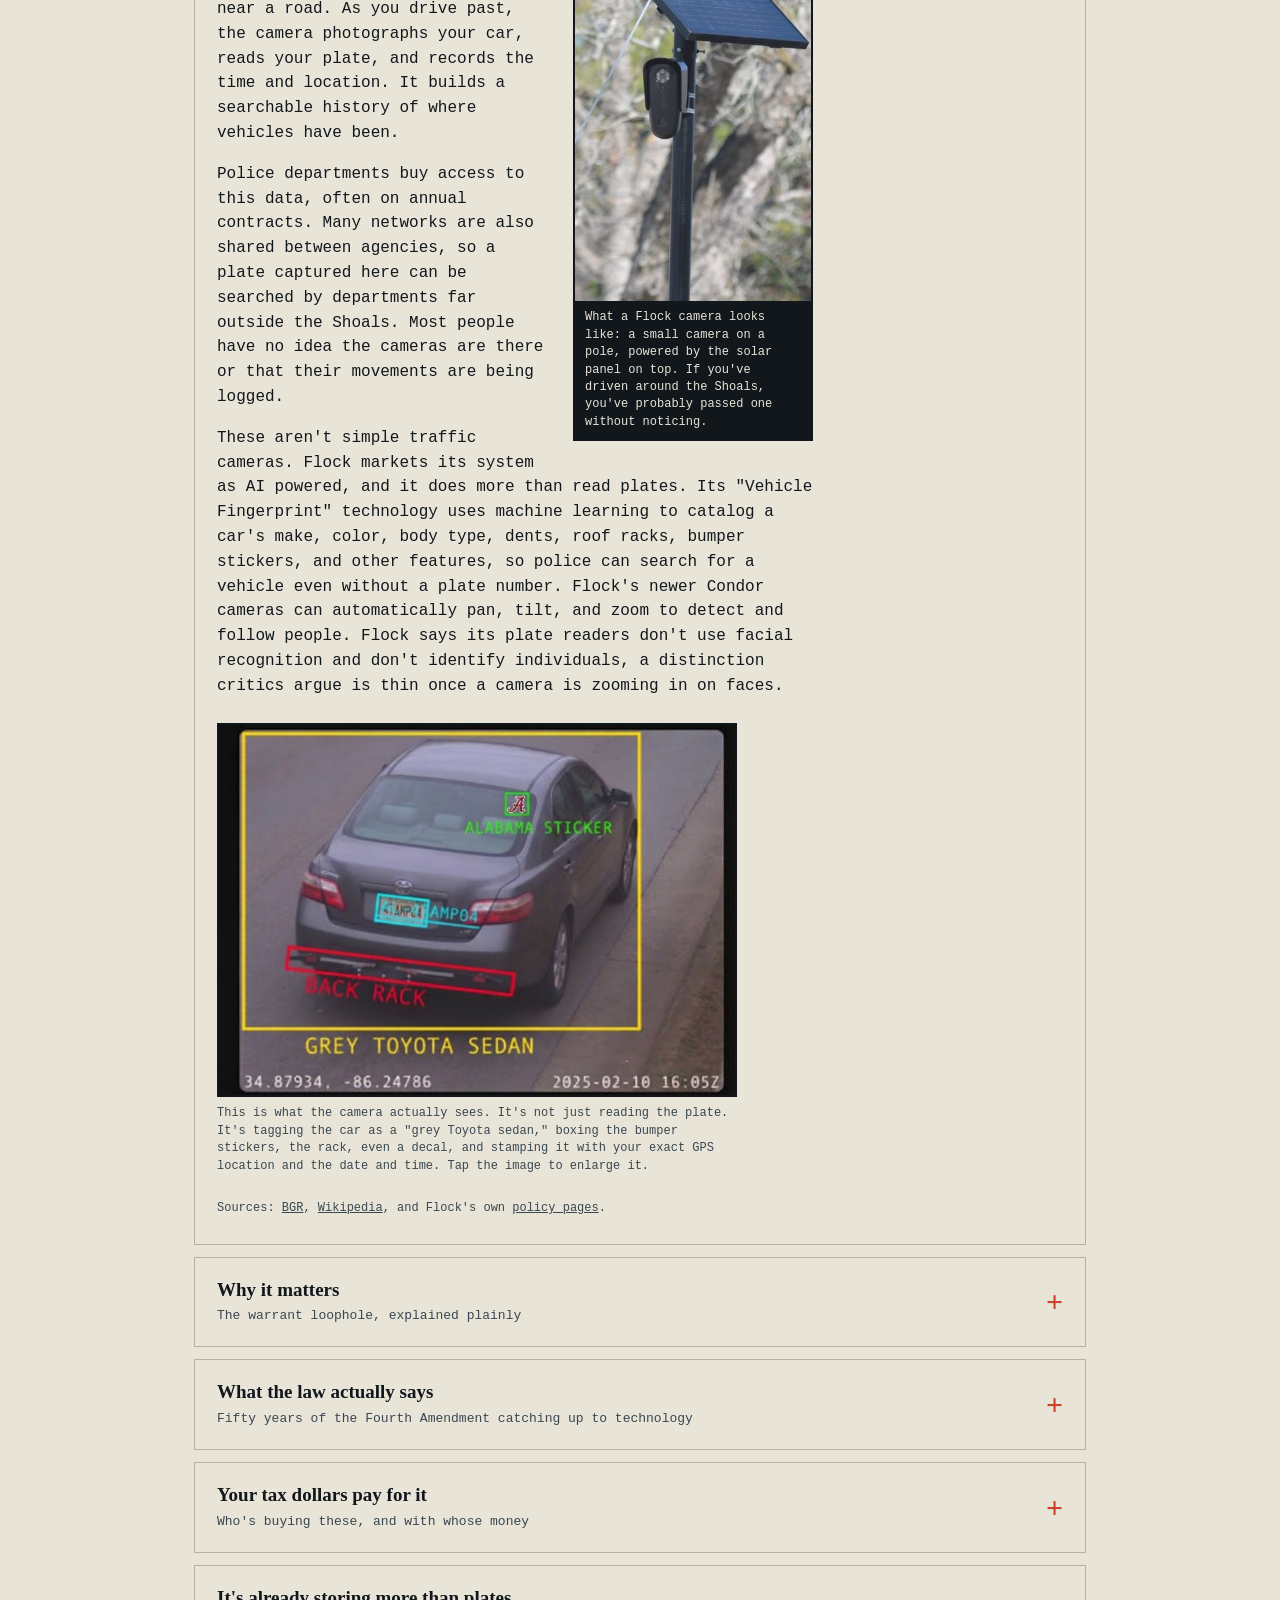
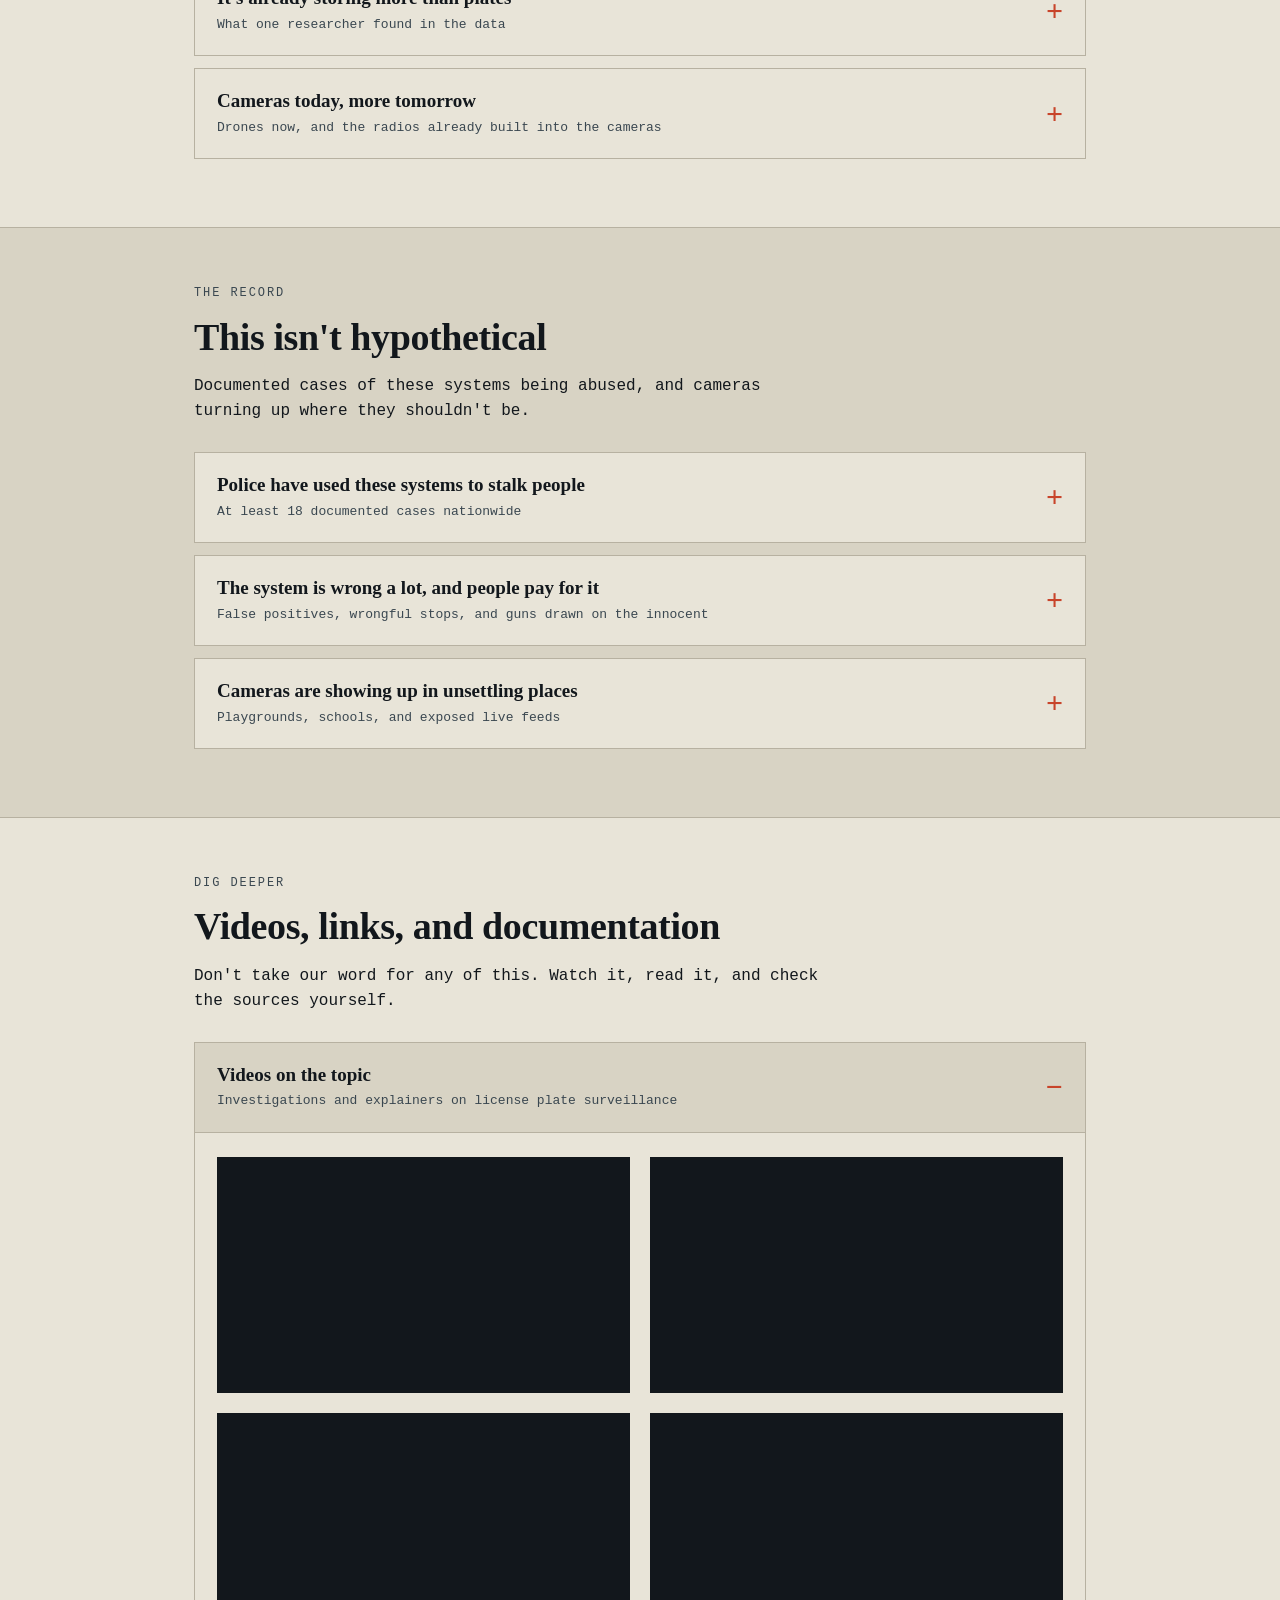
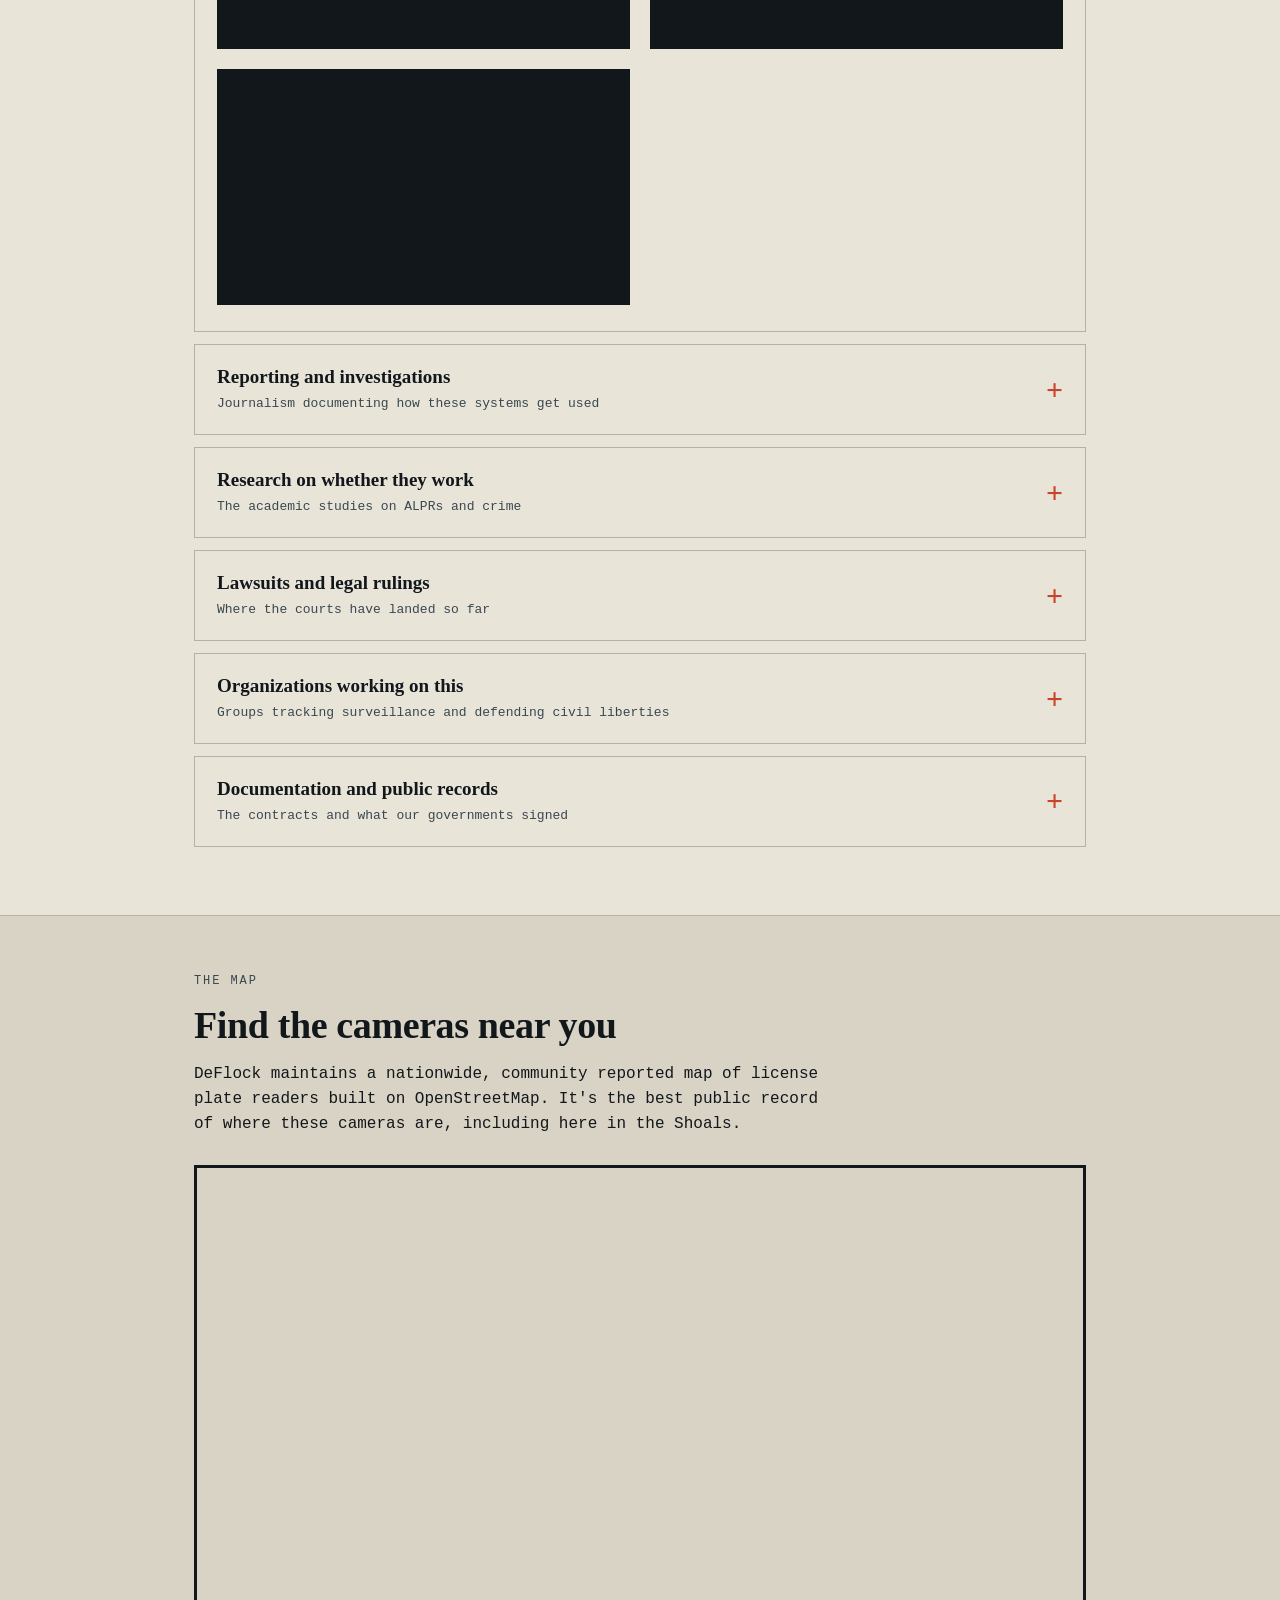
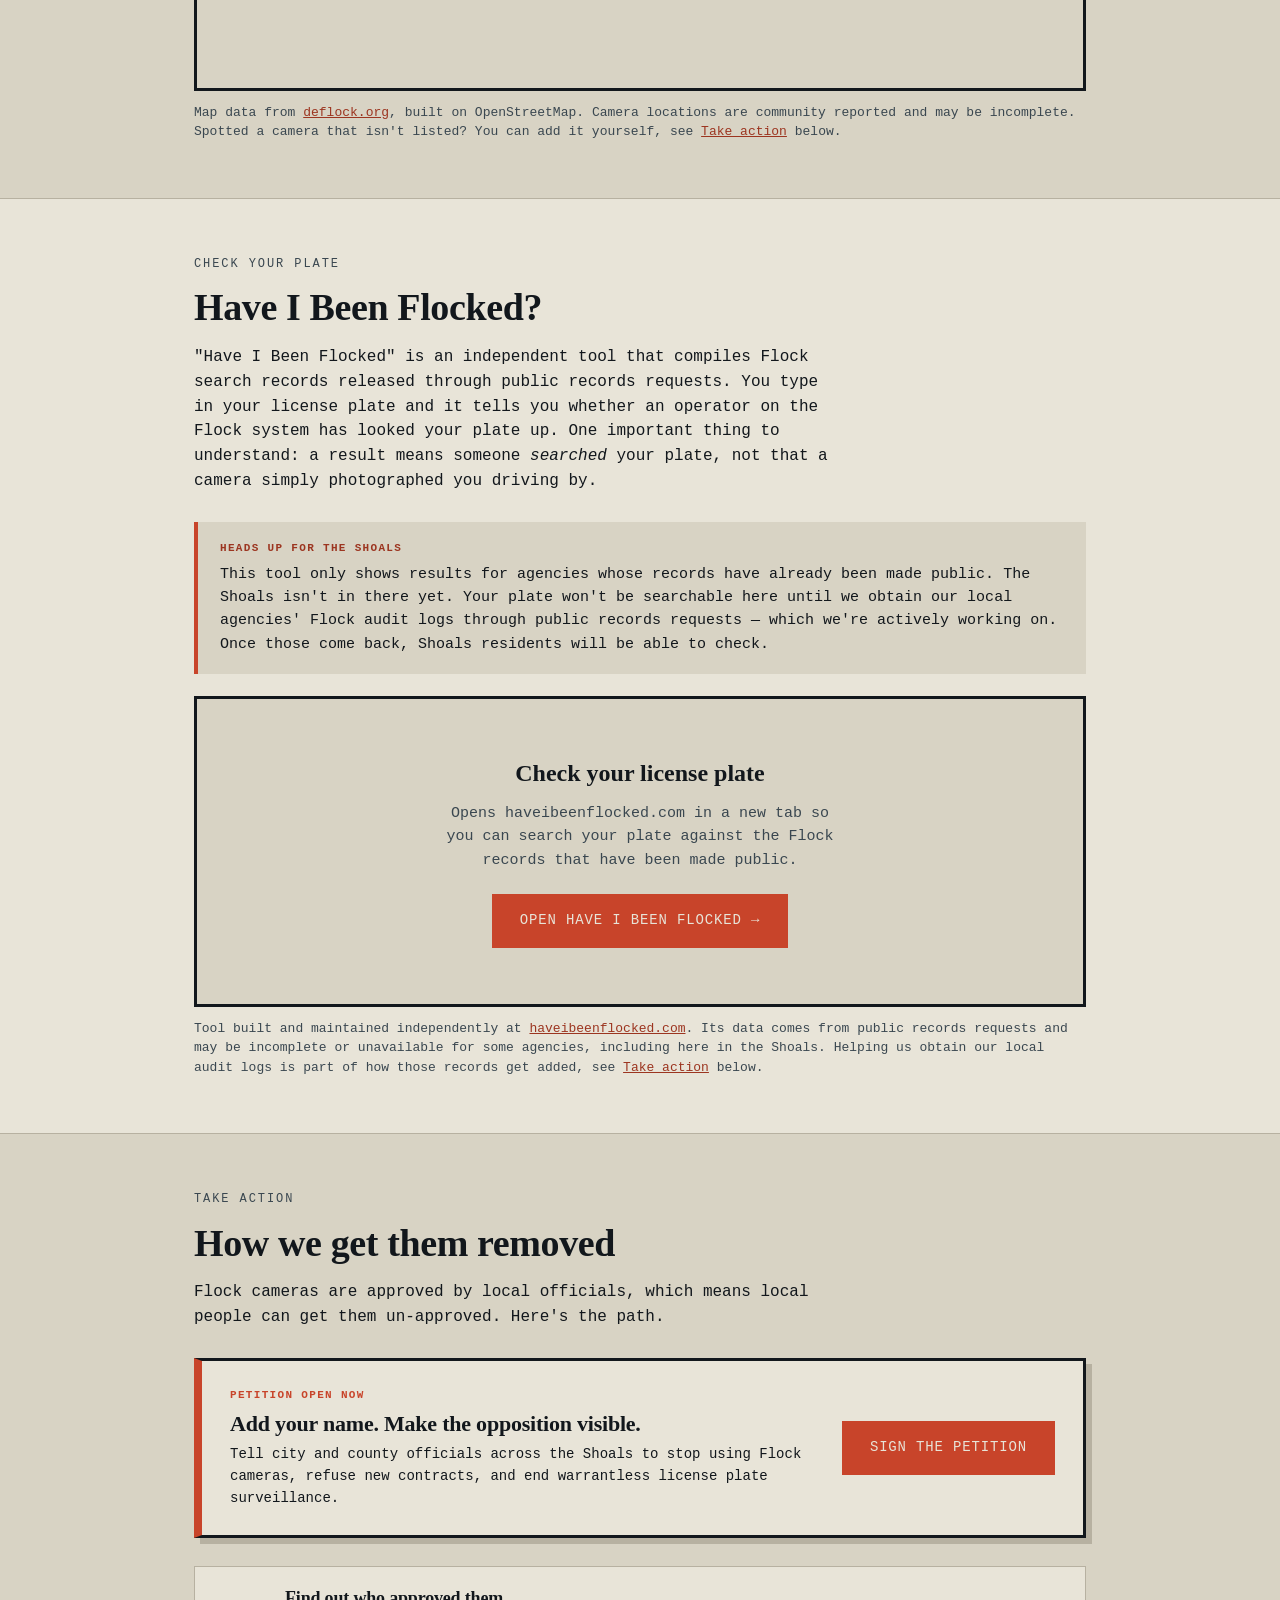
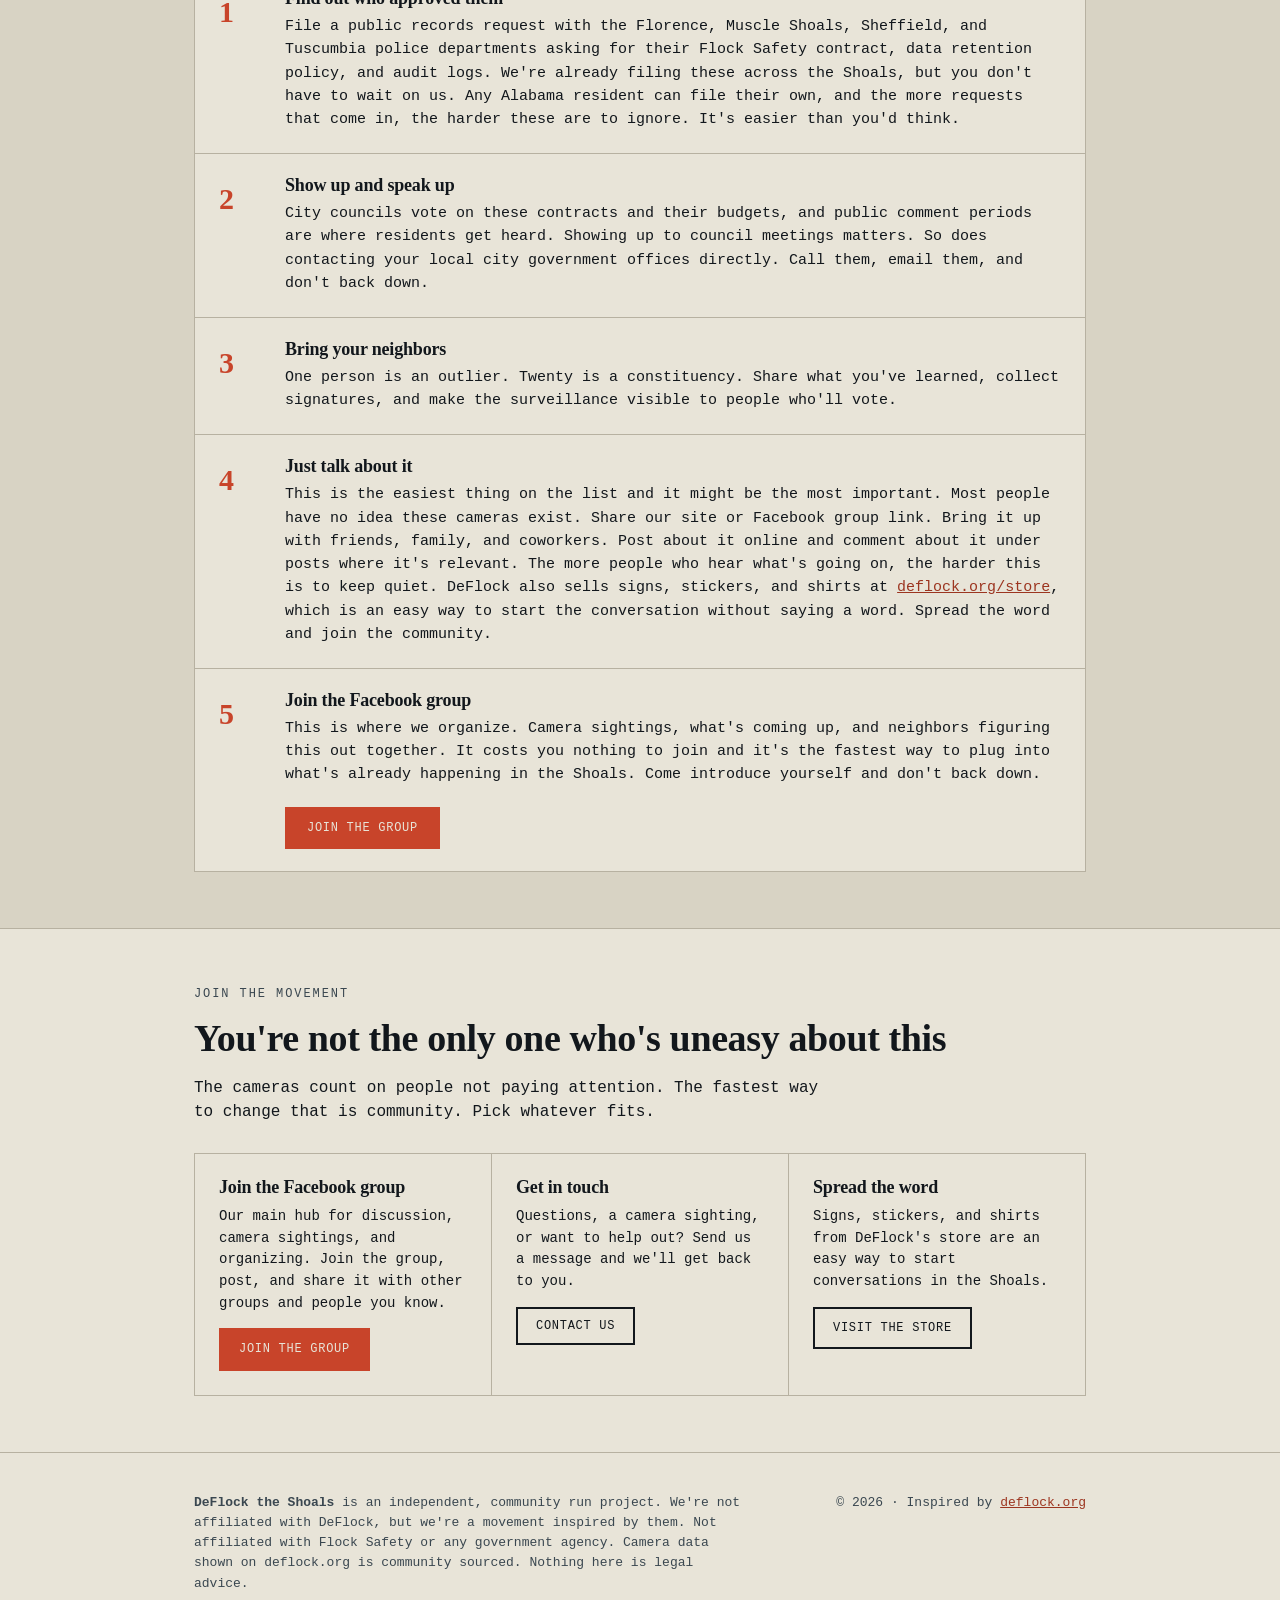
==== commit 3fc03557: "Update index.html" ====
--- a/index.html
+++ b/index.html
@@ -28,6 +28,7 @@
         <a href="#evidence">The record</a>
         <a href="safety.html">Does it work?</a>
         <a href="records.html">The receipts</a>
+        <a href="petition.html">Petition</a>
         <a href="#act">Take action</a>
       </nav>
       <img src="assets/usaflag.png" alt="American flag" class="usa-flag">
@@ -41,6 +42,7 @@
     <a href="#evidence">The record</a>
     <a href="safety.html">Does it work?</a>
     <a href="records.html">The receipts</a>
+    <a href="petition.html">Petition</a>
     <a href="#act">Take action</a>
   </nav>
   <div class="flag-stripe" aria-hidden="true"><span class="r"></span><span class="w"></span><span class="b"></span></div>
@@ -65,6 +67,7 @@
       <div class="cta-row cta-tools">
         <a href="records.html" class="btn btn-tool">The receipts &rarr;<span class="btn-sub">What your city spent, and the signed contracts</span></a>
         <a href="safety.html" class="btn btn-tool">But do they work? &rarr;<span class="btn-sub">What the research says about crime and cameras</span></a>
+        <a href="petition.html" class="btn btn-tool">Sign the petition &rarr;<span class="btn-sub">Tell Shoals officials to end warrantless plate surveillance</span></a>
         <a href="#flocked" class="btn btn-tool">Have I Been Flocked? &rarr;<span class="btn-sub">Check if your plate's been searched (opens new site)</span></a>
       </div>
     </div>
@@ -528,6 +531,15 @@
       <h2>How we get them removed</h2>
       <p class="prose section-intro">Flock cameras are approved by local officials, which means local people can get them un-approved. Here's the path.</p>
 
+      <div class="petition-callout">
+        <div>
+          <span class="tag">Petition open now</span>
+          <h3>Add your name. Make the opposition visible.</h3>
+          <p>Tell city and county officials across the Shoals to stop using Flock cameras, refuse new contracts, and end warrantless license plate surveillance.</p>
+        </div>
+        <a href="petition.html" class="btn btn-primary">Sign the petition</a>
+      </div>
+
       <div class="steps">
         <div class="step">
           <div class="num">1</div>
--- a/styles.css
+++ b/styles.css
@@ -44,7 +44,7 @@
 }
 .bar {
   display: flex; align-items: center; justify-content: space-between;
-  padding: 14px 24px; max-width: 940px; margin: 0 auto;
+  padding: 14px 24px; max-width: 1040px; margin: 0 auto;
 }
 .bar-right { display: flex; align-items: center; }
 .usa-flag {
@@ -75,18 +75,31 @@
 .brand-text {
   font-family: Georgia, serif; font-weight: 700; font-size: 20px;
   text-transform: uppercase; letter-spacing: 0.02em; color: var(--ink);
+  white-space: nowrap;
 }
 .brand-text span { color: var(--signal); }
-@media (max-width: 900px) {
+@media (max-width: 1100px) {
   .brand-text { font-size: 17px; }
   .brand-logo { height: 22px !important; max-height: 22px; }
 }
 
+/* ---- Nav links (single line, even spacing) ---- */
+.nav-links {
+  display: flex;
+  align-items: center;
+  gap: 20px;
+  flex-wrap: nowrap;
+  justify-content: flex-end;
+}
 nav a {
-  font-size: 13px; text-transform: uppercase; letter-spacing: 0.05em;
-  text-decoration: none; color: var(--ink); margin-left: 20px;
+  font-size: 13px; text-transform: uppercase; letter-spacing: 0.04em;
+  text-decoration: none; color: var(--ink);
   position: relative; padding-bottom: 3px;
   transition: color .15s ease;
+}
+.nav-links a {
+  margin-left: 0;
+  white-space: nowrap;
 }
 nav a::after {
   content: ""; position: absolute; left: 0; bottom: 0;
@@ -98,7 +111,10 @@
 nav a:hover::after { transform: scaleX(1); }
 nav a.is-active { color: var(--signal); }
 nav a.is-active::after { transform: scaleX(1); }
-.nav-links { display: flex; }
+@media (max-width: 1160px) and (min-width: 1081px) {
+  .nav-links { gap: 15px; }
+  .nav-links a { font-size: 12px; letter-spacing: 0.02em; }
+}
 
 /* ---- Mobile nav ---- */
 .nav-toggle {
@@ -126,7 +142,7 @@
 .nav-mobile a:active { background: var(--paper-dim); }
 .nav-mobile a::after { display: none; }
 
-@media (max-width: 900px) {
+@media (max-width: 1080px) {
   .nav-links { display: none; }
   .nav-toggle { display: flex; }
 }
@@ -533,3 +549,176 @@
   .rec-dot { animation: none; }
   .reveal { opacity: 1; transform: none; }
 }
+
+/* ---- Petition callout on the home page ---- */
+.petition-callout {
+  display: grid;
+  grid-template-columns: minmax(0, 1fr) auto;
+  gap: 28px;
+  align-items: center;
+  border: 3px solid var(--ink);
+  border-left: 8px solid var(--signal);
+  background: var(--paper);
+  padding: 26px 28px;
+  margin: 28px 0;
+  box-shadow: 6px 6px 0 var(--line);
+}
+.petition-callout .tag {
+  display: block;
+  margin-bottom: 8px;
+  color: var(--signal);
+  font-size: 11px;
+  font-weight: 700;
+  letter-spacing: 0.12em;
+  text-transform: uppercase;
+}
+.petition-callout h3 { font-size: 22px; margin-bottom: 8px; }
+.petition-callout p { max-width: 620px; font-size: 14px; }
+.petition-callout .btn { white-space: nowrap; }
+
+/* ---- Petition page ---- */
+.petition-hero { padding-bottom: 56px; }
+.petition-hero .lede { max-width: 760px; }
+
+.petition-statement {
+  max-width: 760px;
+  border: 3px solid var(--ink);
+  border-left: 8px solid var(--signal);
+  background: var(--paper);
+  padding: 32px;
+  margin-top: 26px;
+  box-shadow: 7px 7px 0 var(--line);
+}
+.petition-statement p { margin-bottom: 18px; }
+.petition-statement p:last-child { margin-bottom: 0; }
+.petition-demands { margin: 4px 0 22px 24px; }
+.petition-demands li { margin-bottom: 12px; padding-left: 6px; }
+.petition-demands li::marker {
+  color: var(--signal);
+  font-family: Georgia, serif;
+  font-weight: 700;
+}
+.petition-source-note { max-width: 760px; margin-top: 24px; }
+
+.petition-card {
+  max-width: 760px;
+  border: 3px solid var(--ink);
+  background: var(--paper);
+  padding: 32px;
+  box-shadow: 7px 7px 0 var(--line);
+}
+.petition-name-grid {
+  display: grid;
+  grid-template-columns: 1fr 1fr;
+  gap: 20px;
+}
+.petition-field { margin-bottom: 22px; }
+.petition-field label {
+  display: block;
+  margin-bottom: 8px;
+  font-family: Georgia, "Times New Roman", serif;
+  font-size: 16px;
+  font-weight: 700;
+  color: var(--ink);
+}
+.petition-field label > span:not(.optional) { color: var(--signal); }
+.petition-field .optional {
+  margin-left: 6px;
+  color: var(--steel);
+  font-family: "Courier New", ui-monospace, monospace;
+  font-size: 10px;
+  font-weight: 400;
+  letter-spacing: .08em;
+  text-transform: uppercase;
+}
+.petition-field input,
+.petition-field select,
+.petition-field textarea {
+  width: 100%;
+  padding: 12px 14px;
+  border: 2px solid var(--ink);
+  border-radius: 0;
+  background-color: var(--paper);
+  color: var(--ink);
+  font-family: "Courier New", ui-monospace, monospace;
+  font-size: 15px;
+  transition: border-color .15s ease, box-shadow .15s ease;
+}
+.petition-field input,
+.petition-field select { min-height: 52px; }
+.petition-field textarea { min-height: 130px; resize: vertical; }
+.petition-field select {
+  cursor: pointer;
+  appearance: none;
+  background-image:
+    linear-gradient(45deg, transparent 50%, var(--ink) 50%),
+    linear-gradient(135deg, var(--ink) 50%, transparent 50%);
+  background-position:
+    calc(100% - 19px) 22px,
+    calc(100% - 13px) 22px;
+  background-size: 6px 6px, 6px 6px;
+  background-repeat: no-repeat;
+  padding-right: 44px;
+}
+.petition-field input:focus,
+.petition-field select:focus,
+.petition-field textarea:focus {
+  outline: none;
+  border-color: var(--signal);
+  box-shadow: 4px 4px 0 var(--paper-dim);
+}
+.field-note {
+  margin-top: 7px;
+  color: var(--steel);
+  font-size: 12px;
+}
+.petition-confirm {
+  display: grid;
+  grid-template-columns: 22px 1fr;
+  gap: 12px;
+  align-items: start;
+  padding: 18px 0;
+  margin-bottom: 8px;
+  border-top: 1px solid var(--line);
+  font-size: 13px;
+  cursor: pointer;
+}
+.petition-confirm input {
+  width: 18px;
+  height: 18px;
+  margin-top: 2px;
+  accent-color: var(--signal);
+}
+.petition-submit { width: 100%; text-align: center; margin-top: 4px; }
+.petition-submit[disabled] { cursor: wait; opacity: .65; }
+.petition-status {
+  border-left: 4px solid var(--signal);
+  margin-top: 18px;
+  padding: 12px 14px;
+  background: var(--paper-dim);
+  font-size: 14px;
+}
+.petition-status.is-ok { border-left-color: #2c6e3f; }
+.petition-status.is-error { border-left-color: var(--signal); }
+.petition-honeypot {
+  position: absolute !important;
+  left: -9999px !important;
+  width: 1px !important;
+  height: 1px !important;
+  opacity: 0 !important;
+  pointer-events: none !important;
+}
+.petition-privacy {
+  max-width: 760px;
+  margin-top: 20px;
+  color: var(--steel);
+  font-size: 12px;
+}
+
+@media (max-width: 680px) {
+  .petition-callout { grid-template-columns: 1fr; gap: 18px; padding: 22px 18px; }
+  .petition-callout .btn { width: 100%; text-align: center; }
+  .petition-name-grid { grid-template-columns: 1fr; gap: 0; }
+  .petition-card,
+  .petition-statement { padding: 22px 18px; box-shadow: 4px 4px 0 var(--line); }
+}
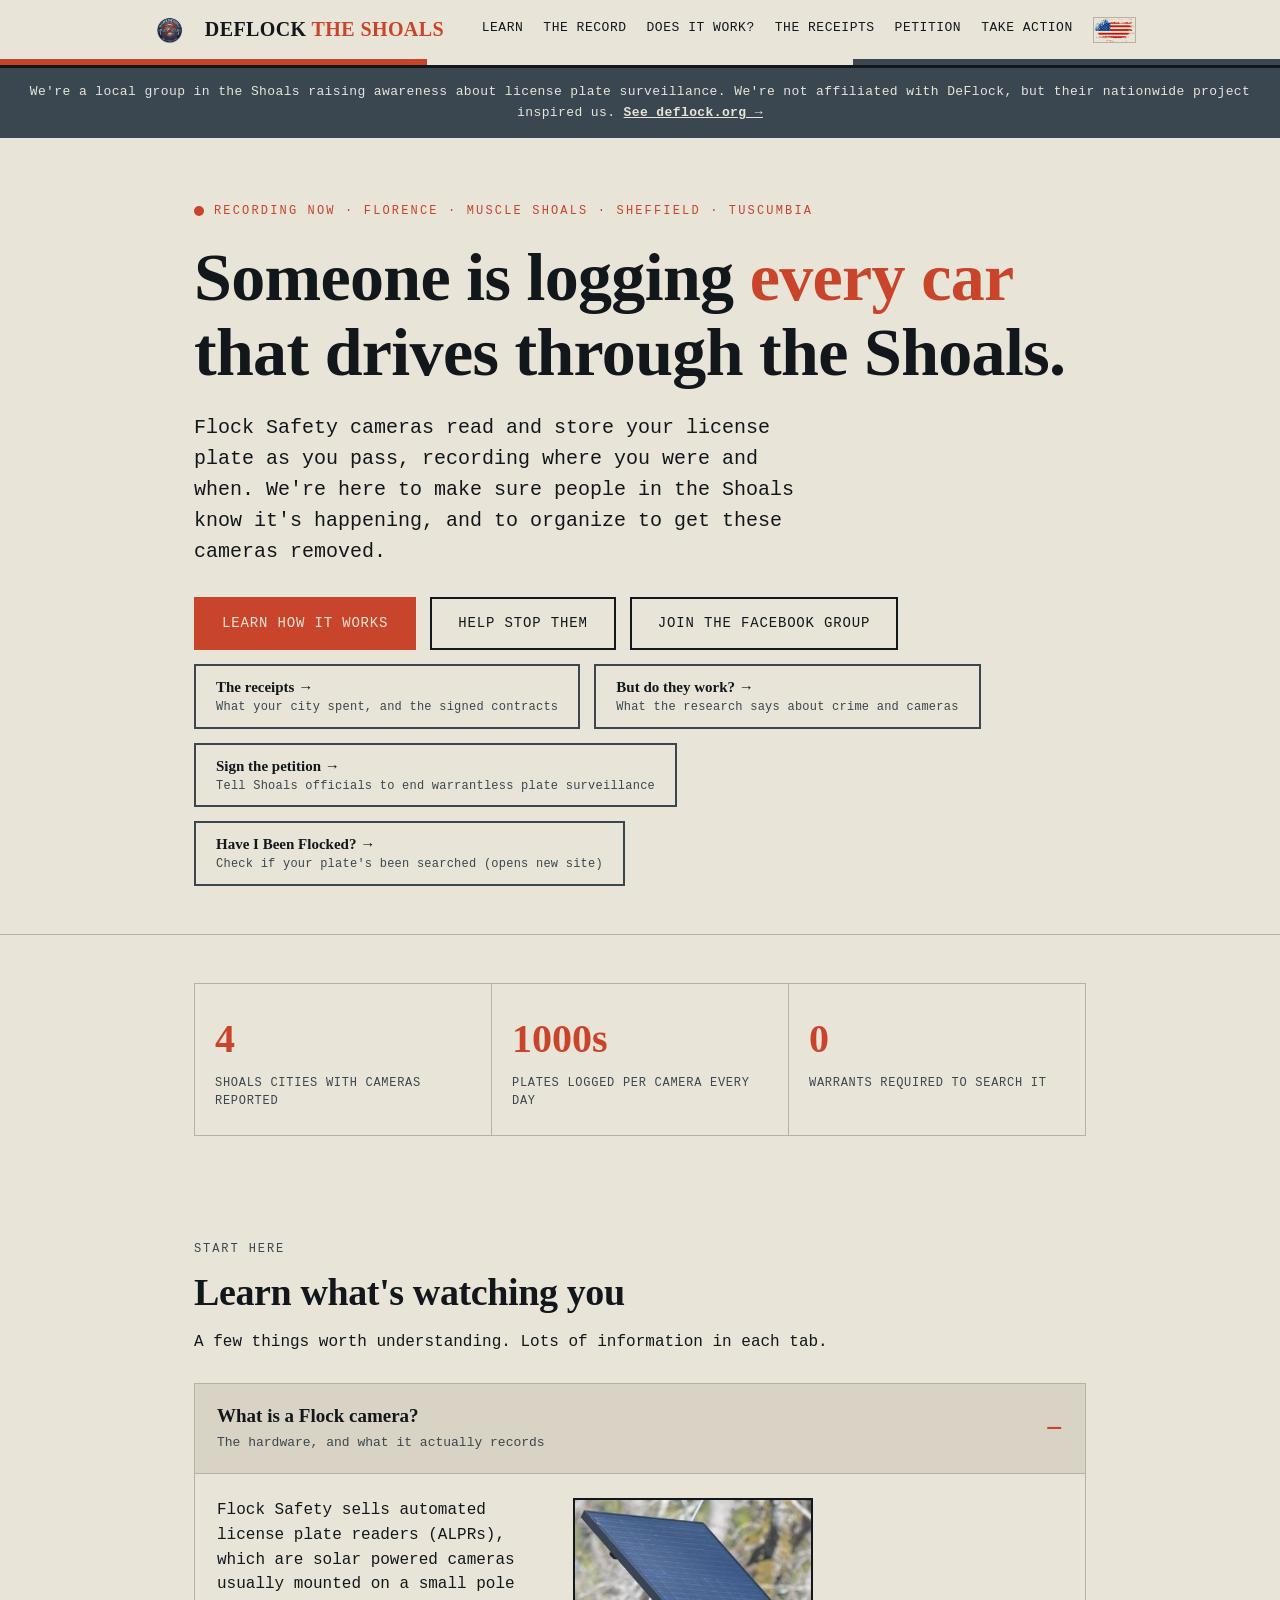
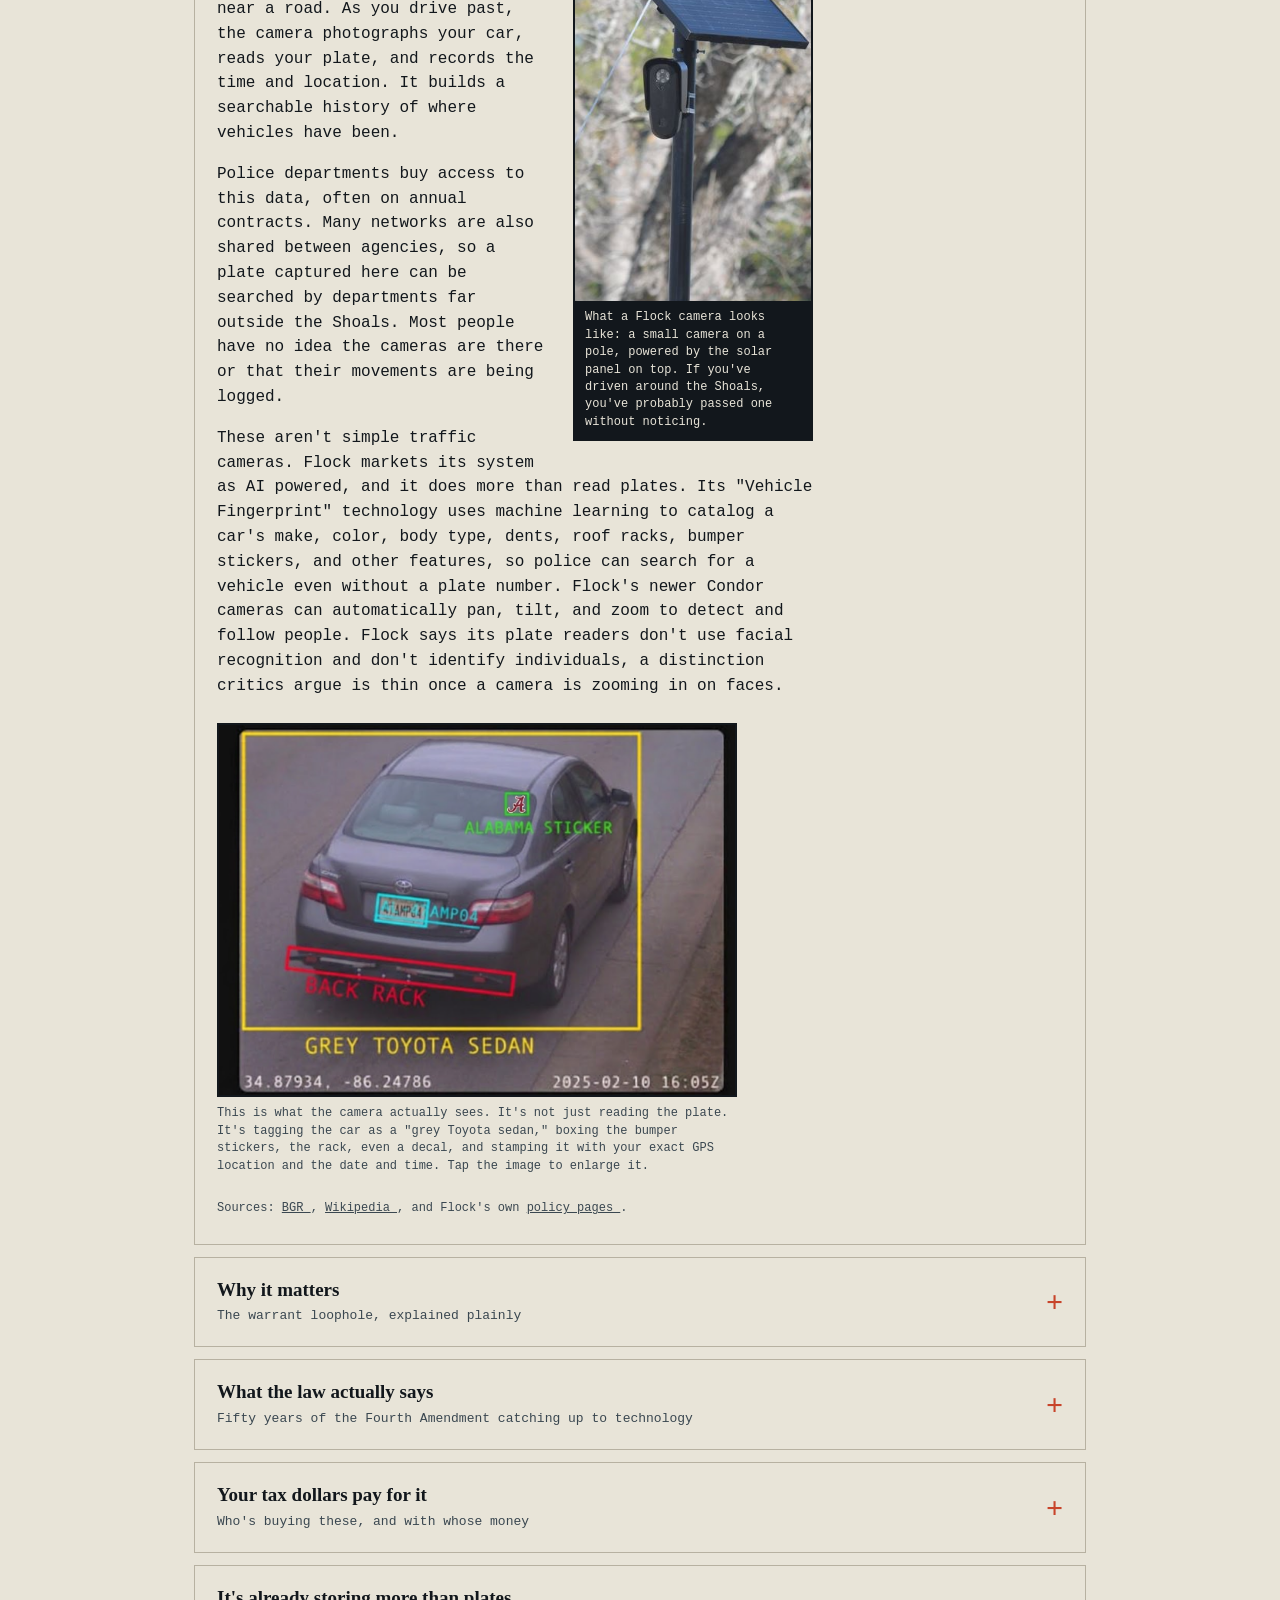
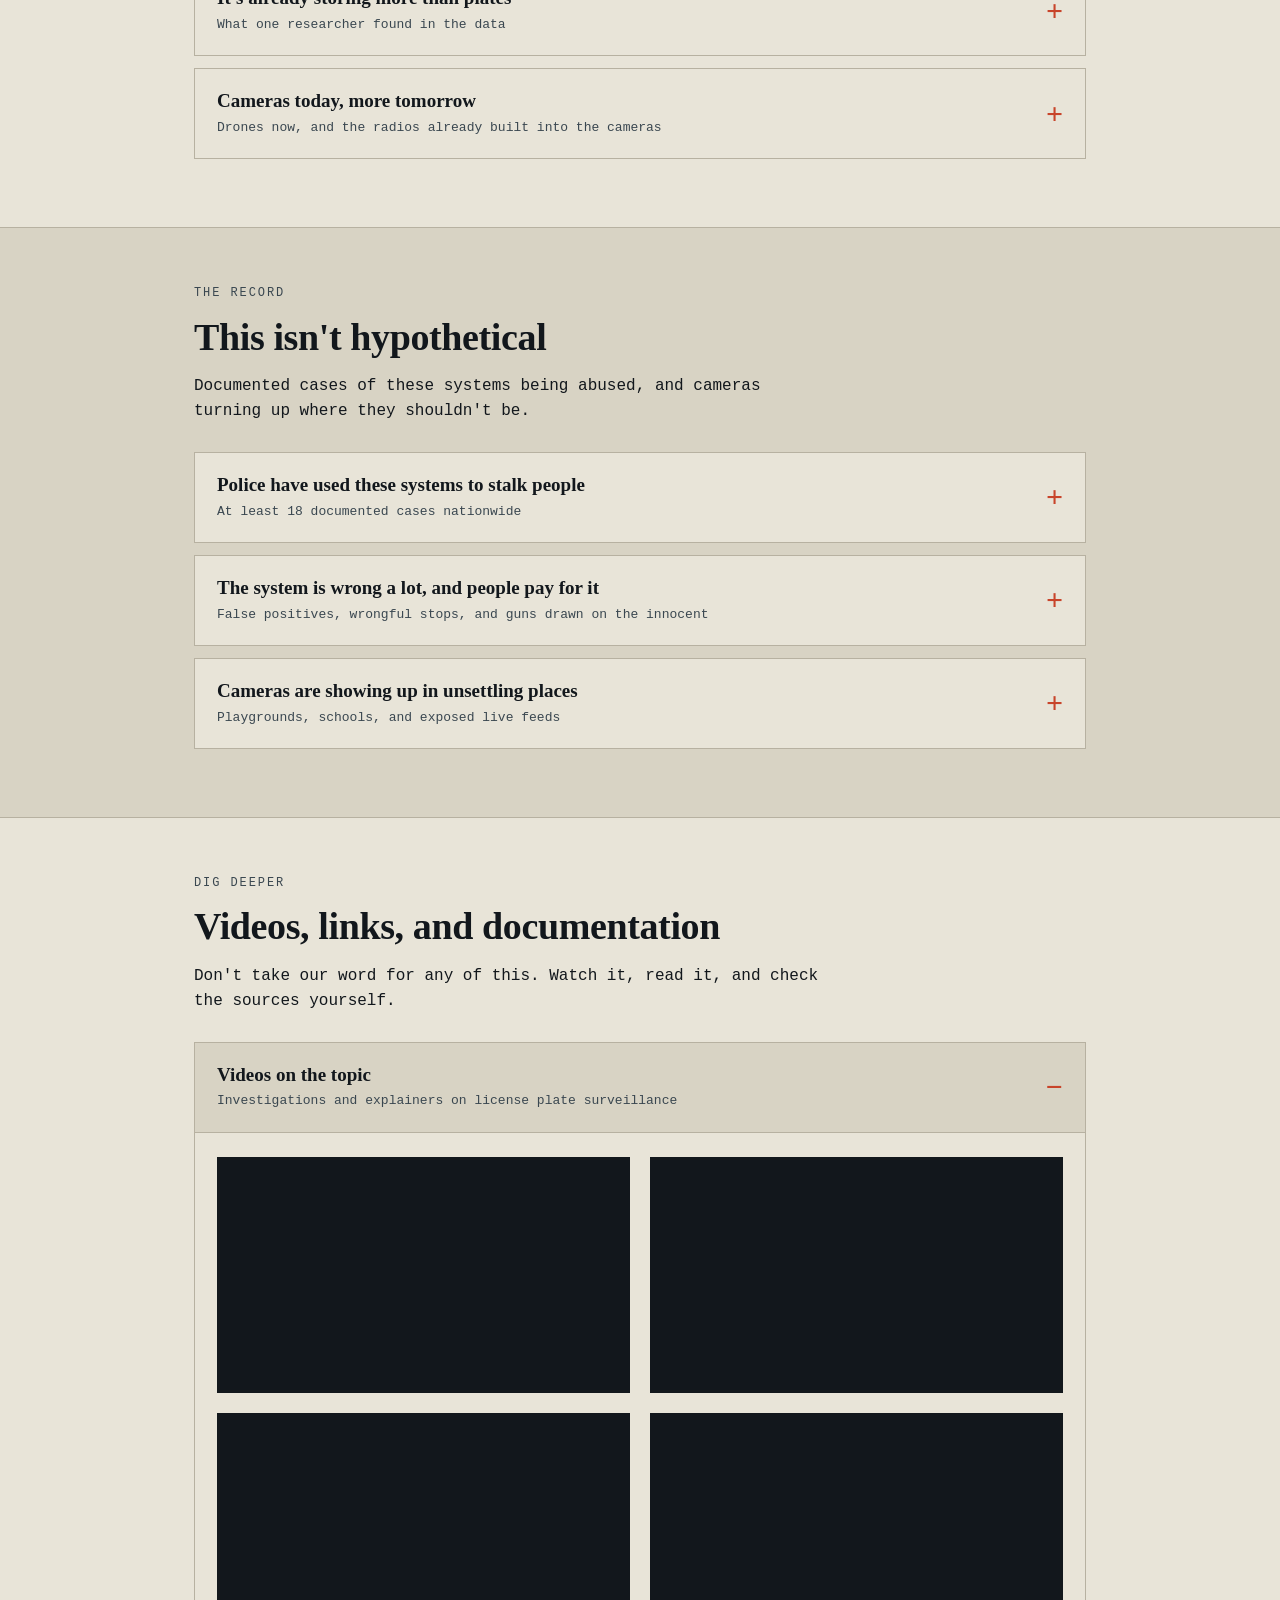
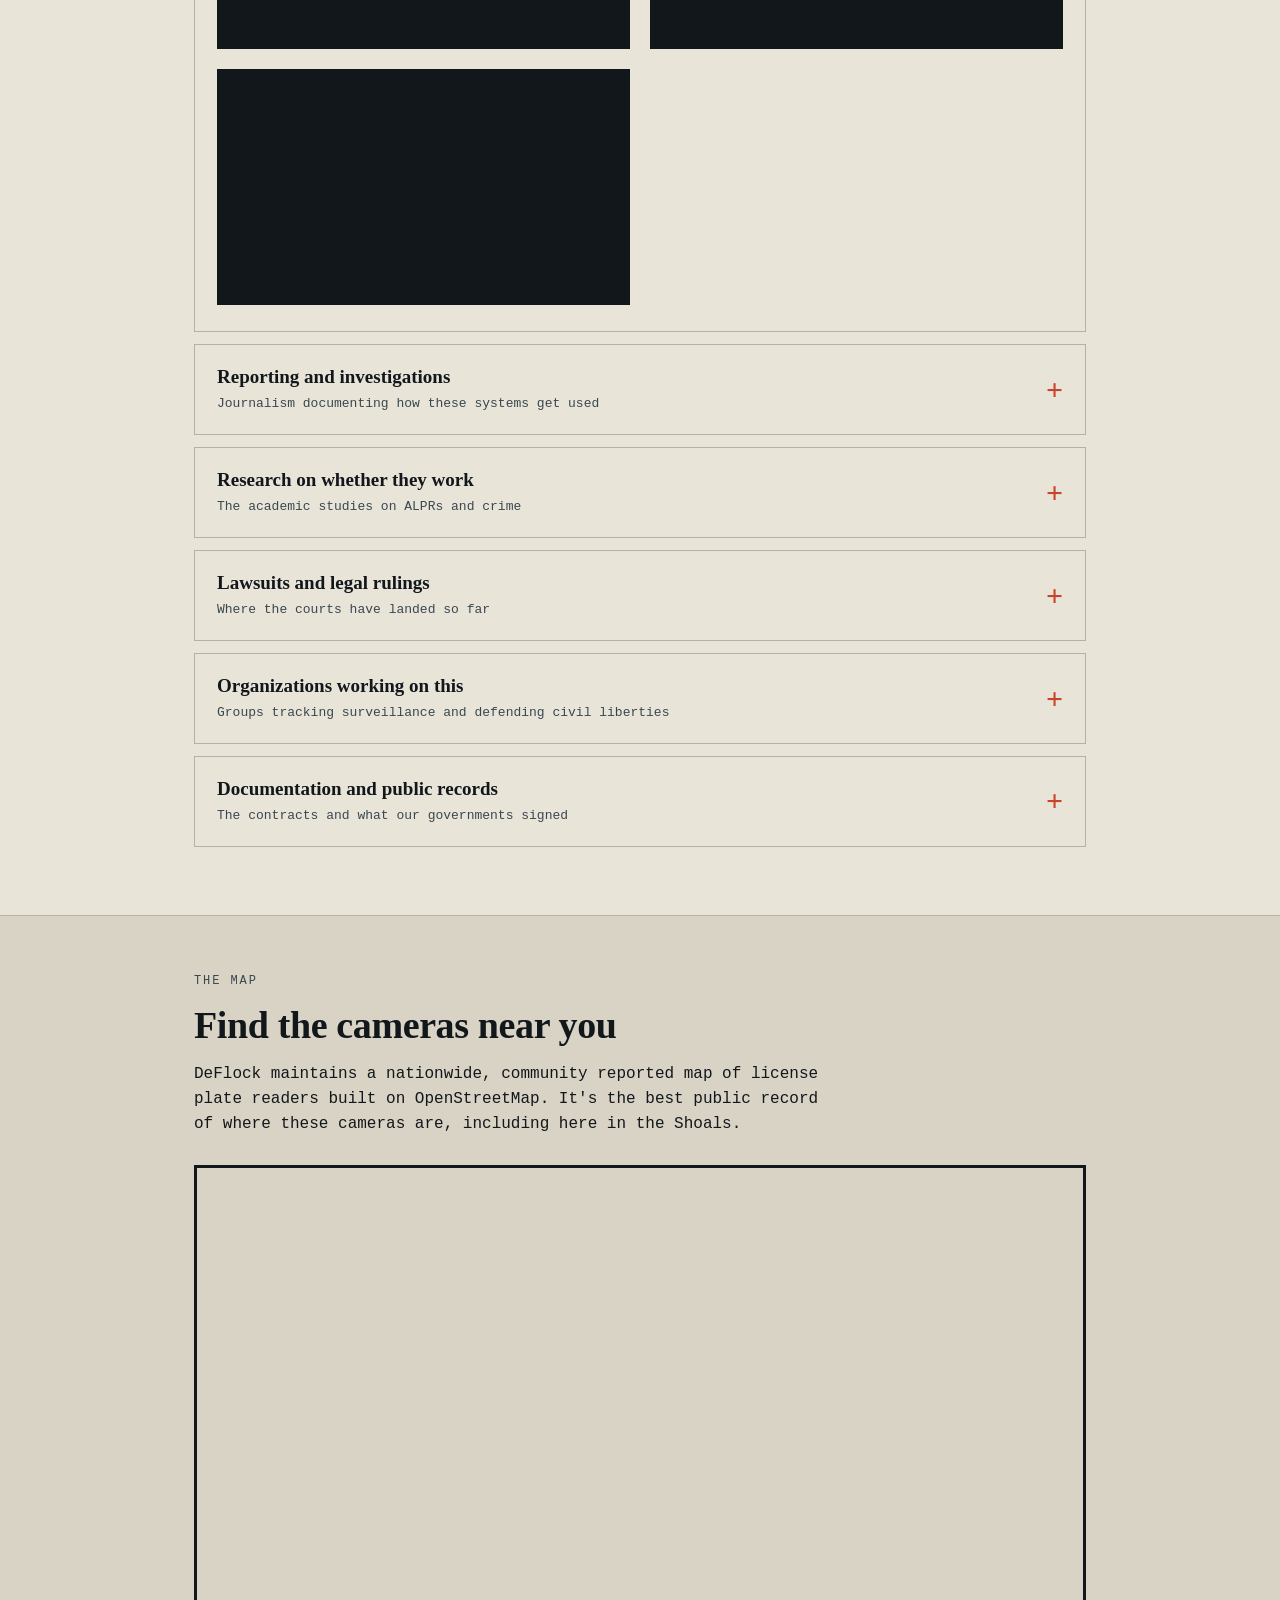
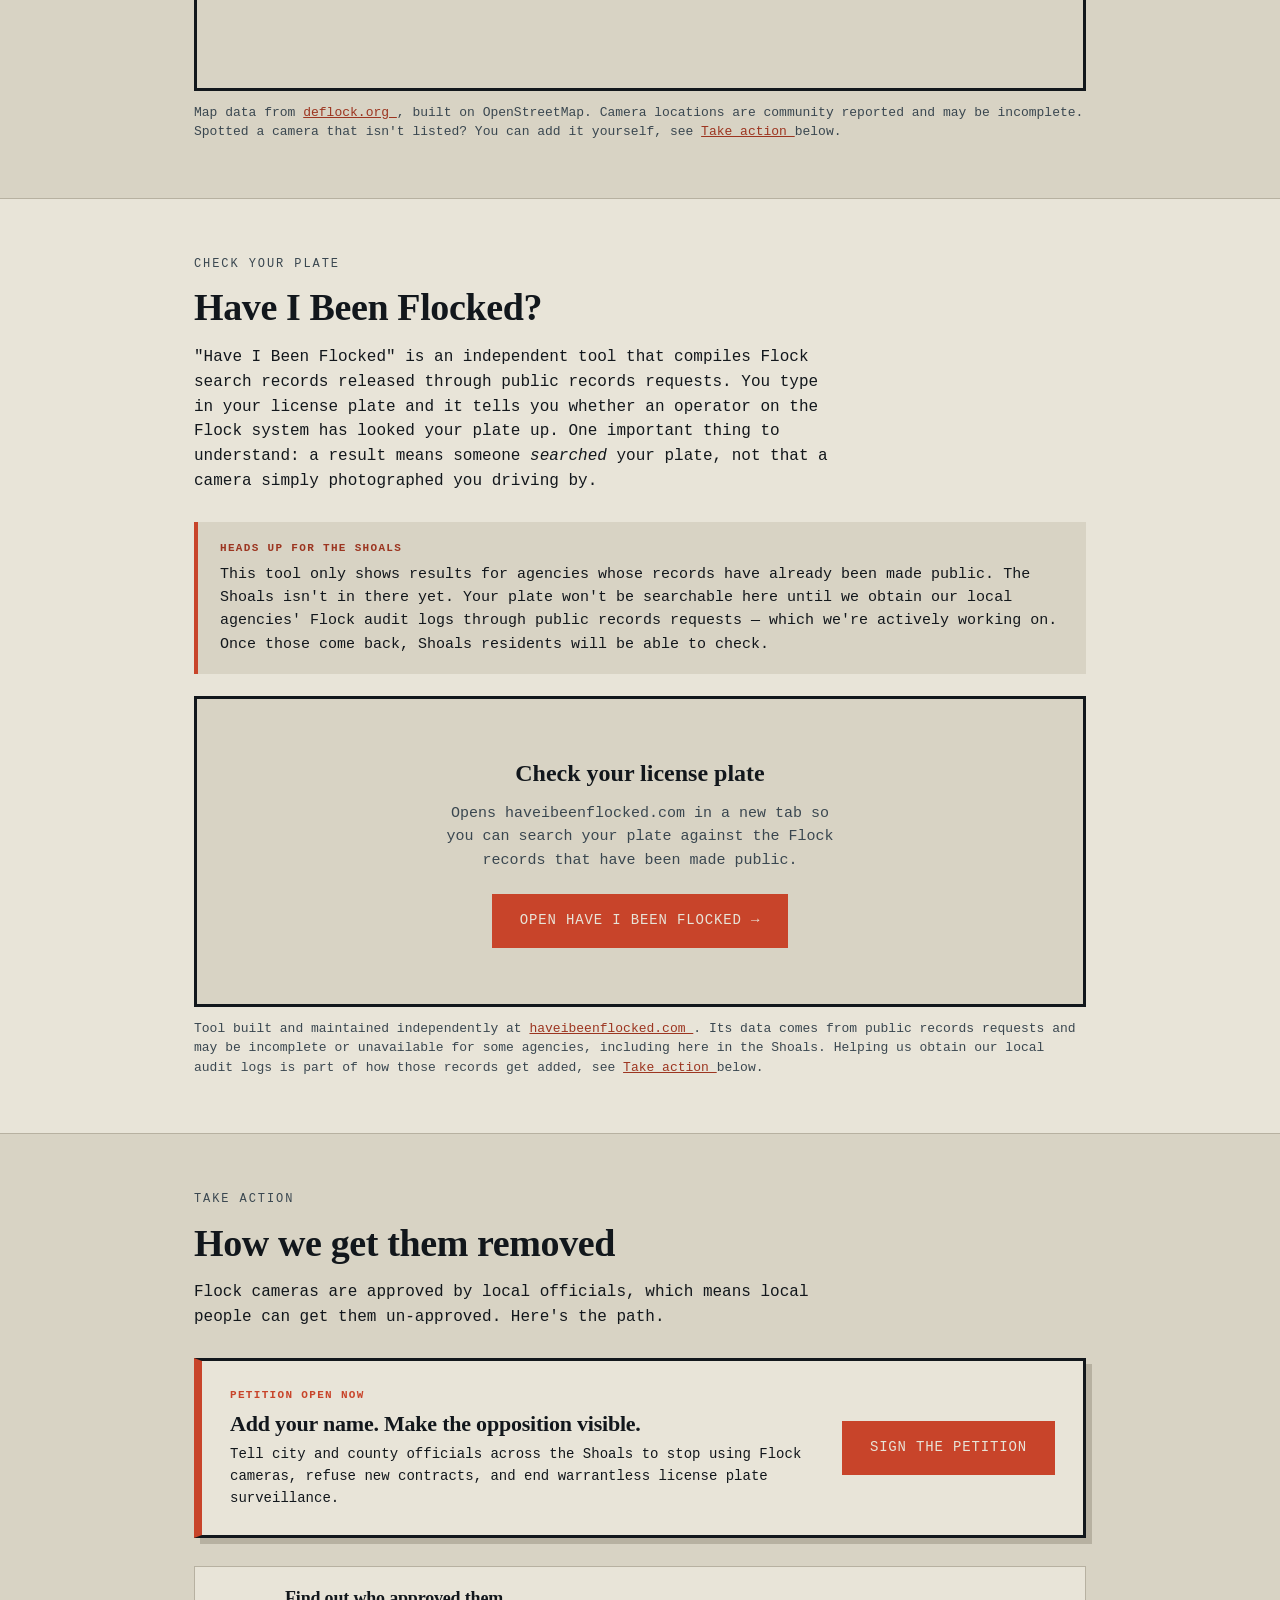
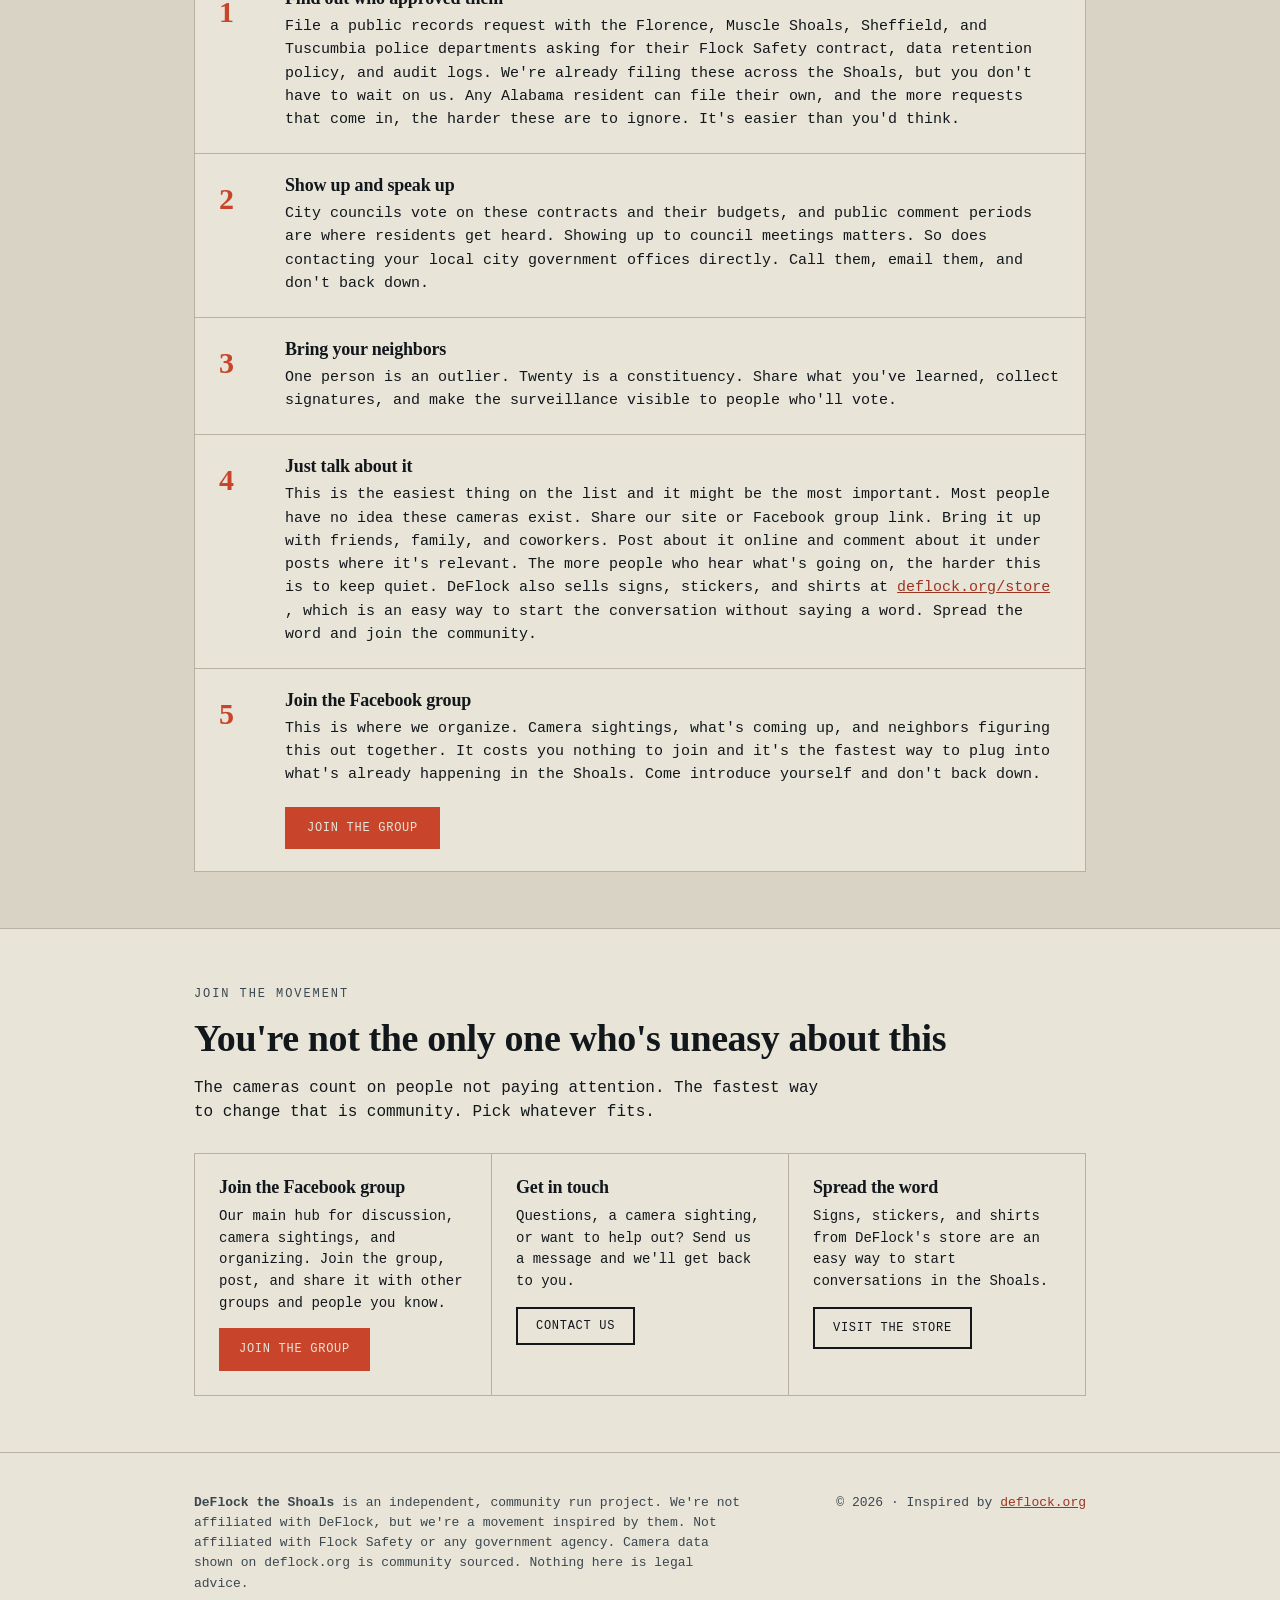
==== commit 23ceb434: "Update index.html" ====
--- a/index.html
+++ b/index.html
@@ -22,620 +22,1808 @@
       <img src="assets/deflocktheshoals.png" alt="DeFlock the Shoals logo" class="brand-logo">
       <span class="brand-text">DeFlock <span>the Shoals</span></span>
     </a>
+
     <div class="bar-right">
       <nav class="nav-links">
         <a href="#learn">Learn</a>
         <a href="#evidence">The record</a>
         <a href="safety.html">Does it work?</a>
-        <a href="records.html">The receipts</a>
+        <a href="receipts.html">The receipts</a>
         <a href="petition.html">Petition</a>
         <a href="#act">Take action</a>
       </nav>
+
       <img src="assets/usaflag.png" alt="American flag" class="usa-flag">
-      <button type="button" class="nav-toggle" id="nav-toggle" aria-label="Menu" aria-expanded="false">
-        <span></span><span></span><span></span>
+
+      <button
+        type="button"
+        class="nav-toggle"
+        id="nav-toggle"
+        aria-label="Menu"
+        aria-expanded="false"
+      >
+        <span></span>
+        <span></span>
+        <span></span>
       </button>
     </div>
   </div>
+
   <nav class="nav-mobile" id="nav-mobile">
     <a href="#learn">Learn</a>
     <a href="#evidence">The record</a>
     <a href="safety.html">Does it work?</a>
-    <a href="records.html">The receipts</a>
+    <a href="receipts.html">The receipts</a>
     <a href="petition.html">Petition</a>
     <a href="#act">Take action</a>
   </nav>
-  <div class="flag-stripe" aria-hidden="true"><span class="r"></span><span class="w"></span><span class="b"></span></div>
+
+  <div class="flag-stripe" aria-hidden="true">
+    <span class="r"></span>
+    <span class="w"></span>
+    <span class="b"></span>
+  </div>
 </header>
 
 <div class="movement">
-  We're a local group in the Shoals raising awareness about license plate surveillance. We're not affiliated with DeFlock, but their nationwide project inspired us. <a href="https://deflock.org" target="_blank" rel="noopener">See deflock.org &rarr;</a>
+  We're a local group in the Shoals raising awareness about license plate surveillance. We're not affiliated with DeFlock, but their nationwide project inspired us.
+  <a href="https://deflock.org" target="_blank" rel="noopener">See deflock.org &rarr;</a>
 </div>
 
 <main id="top">
 
   <div class="hero">
     <div class="wrap">
-      <p class="eyebrow"><span class="rec-dot"></span> Recording now &middot; Florence &middot; Muscle Shoals &middot; Sheffield &middot; Tuscumbia</p>
-      <h1>Someone is logging <em>every car</em> that drives through the Shoals.</h1>
-      <p class="lede">Flock Safety cameras read and store your license plate as you pass, recording where you were and when. We're here to make sure people in the Shoals know it's happening, and to organize to get these cameras removed.</p>
+
+      <p class="eyebrow">
+        <span class="rec-dot"></span>
+        Recording now &middot; Florence &middot; Muscle Shoals &middot; Sheffield &middot; Tuscumbia
+      </p>
+
+      <h1>
+        Someone is logging <em>every car</em> that drives through the Shoals.
+      </h1>
+
+      <p class="lede">
+        Flock Safety cameras read and store your license plate as you pass, recording where you were and when. We're here to make sure people in the Shoals know it's happening, and to organize to get these cameras removed.
+      </p>
+
       <div class="cta-row">
         <a href="#learn" class="btn btn-primary">Learn how it works</a>
         <a href="#act" class="btn btn-ghost">Help stop them</a>
-        <a href="https://www.facebook.com/share/g/1DVvCgWZxD/" target="_blank" rel="noopener" class="btn btn-ghost">Join the Facebook group</a>
+        <a
+          href="https://www.facebook.com/share/g/1DVvCgWZxD/"
+          target="_blank"
+          rel="noopener"
+          class="btn btn-ghost"
+        >
+          Join the Facebook group
+        </a>
       </div>
+
       <div class="cta-row cta-tools">
-        <a href="records.html" class="btn btn-tool">The receipts &rarr;<span class="btn-sub">What your city spent, and the signed contracts</span></a>
-        <a href="safety.html" class="btn btn-tool">But do they work? &rarr;<span class="btn-sub">What the research says about crime and cameras</span></a>
-        <a href="petition.html" class="btn btn-tool">Sign the petition &rarr;<span class="btn-sub">Tell Shoals officials to end warrantless plate surveillance</span></a>
-        <a href="#flocked" class="btn btn-tool">Have I Been Flocked? &rarr;<span class="btn-sub">Check if your plate's been searched (opens new site)</span></a>
+
+        <a href="receipts.html" class="btn btn-tool">
+          The receipts &rarr;
+          <span class="btn-sub">
+            What your city spent, and the signed contracts
+          </span>
+        </a>
+
+        <a href="safety.html" class="btn btn-tool">
+          But do they work? &rarr;
+          <span class="btn-sub">
+            What the research says about crime and cameras
+          </span>
+        </a>
+
+        <a href="petition.html" class="btn btn-tool">
+          Sign the petition &rarr;
+          <span class="btn-sub">
+            Tell Shoals officials to end warrantless plate surveillance
+          </span>
+        </a>
+
+        <a href="#flocked" class="btn btn-tool">
+          Have I Been Flocked? &rarr;
+          <span class="btn-sub">
+            Check if your plate's been searched (opens new site)
+          </span>
+        </a>
+
       </div>
     </div>
   </div>
 
   <div class="wrap">
     <div class="stats">
-      <div class="stat"><div class="n">4</div><div class="l">Shoals cities with cameras reported</div></div>
-      <div class="stat"><div class="n">1000s</div><div class="l">Plates logged per camera every day</div></div>
-      <div class="stat"><div class="n">0</div><div class="l">Warrants required to search it</div></div>
+
+      <div class="stat">
+        <div class="n">4</div>
+        <div class="l">Shoals cities with cameras reported</div>
+      </div>
+
+      <div class="stat">
+        <div class="n">1000s</div>
+        <div class="l">Plates logged per camera every day</div>
+      </div>
+
+      <div class="stat">
+        <div class="n">0</div>
+        <div class="l">Warrants required to search it</div>
+      </div>
+
     </div>
   </div>
 
+
   <!-- ============ LEARN ============ -->
+
   <section id="learn">
     <div class="wrap">
+
       <p class="sec-label">Start here</p>
       <h2>Learn what's watching you</h2>
-      <p class="prose section-intro">A few things worth understanding. Lots of information in each tab.</p>
+
+      <p class="prose section-intro">
+        A few things worth understanding. Lots of information in each tab.
+      </p>
+
 
       <details class="acc" open>
         <summary>
           <span class="acc-title">What is a Flock camera?</span>
           <span class="acc-sub">The hardware, and what it actually records</span>
         </summary>
+
         <div class="acc-body prose">
+
           <figure class="flock-photo">
-            <img src="assets/flockimage.png" alt="A Flock Safety license plate reader camera mounted on a black pole with a solar panel on top" loading="lazy">
-            <figcaption>What a Flock camera looks like: a small camera on a pole, powered by the solar panel on top. If you've driven around the Shoals, you've probably passed one without noticing.</figcaption>
+
+            <img
+              src="assets/flockimage.png"
+              alt="A Flock Safety license plate reader camera mounted on a black pole with a solar panel on top"
+              loading="lazy"
+            >
+
+            <figcaption>
+              What a Flock camera looks like: a small camera on a pole, powered by the solar panel on top. If you've driven around the Shoals, you've probably passed one without noticing.
+            </figcaption>
+
           </figure>
-          <p>Flock Safety sells automated license plate readers (ALPRs), which are solar powered cameras usually mounted on a small pole near a road. As you drive past, the camera photographs your car, reads your plate, and records the time and location. It builds a searchable history of where vehicles have been.</p>
-          <p>Police departments buy access to this data, often on annual contracts. Many networks are also shared between agencies, so a plate captured here can be searched by departments far outside the Shoals. Most people have no idea the cameras are there or that their movements are being logged.</p>
-          <p>These aren't simple traffic cameras. Flock markets its system as AI powered, and it does more than read plates. Its "Vehicle Fingerprint" technology uses machine learning to catalog a car's make, color, body type, dents, roof racks, bumper stickers, and other features, so police can search for a vehicle even without a plate number. Flock's newer Condor cameras can automatically pan, tilt, and zoom to detect and follow people. Flock says its plate readers don't use facial recognition and don't identify individuals, a distinction critics argue is thin once a camera is zooming in on faces.</p>
+
+          <p>
+            Flock Safety sells automated license plate readers (ALPRs), which are solar powered cameras usually mounted on a small pole near a road. As you drive past, the camera photographs your car, reads your plate, and records the time and location. It builds a searchable history of where vehicles have been.
+          </p>
+
+          <p>
+            Police departments buy access to this data, often on annual contracts. Many networks are also shared between agencies, so a plate captured here can be searched by departments far outside the Shoals. Most people have no idea the cameras are there or that their movements are being logged.
+          </p>
+
+          <p>
+            These aren't simple traffic cameras. Flock markets its system as AI powered, and it does more than read plates. Its "Vehicle Fingerprint" technology uses machine learning to catalog a car's make, color, body type, dents, roof racks, bumper stickers, and other features, so police can search for a vehicle even without a plate number. Flock's newer Condor cameras can automatically pan, tilt, and zoom to detect and follow people. Flock says its plate readers don't use facial recognition and don't identify individuals, a distinction critics argue is thin once a camera is zooming in on faces.
+          </p>
 
           <figure class="cam-figure">
-            <img src="assets/flocksees.png" alt="Example of what a Flock camera captures: a grey Toyota sedan with the license plate, an Alabama sticker, and a rear rack all boxed and labeled by the AI, tagged with GPS coordinates and a timestamp" loading="lazy" class="zoomable">
-            <figcaption>This is what the camera actually sees. It's not just reading the plate. It's tagging the car as a "grey Toyota sedan," boxing the bumper stickers, the rack, even a decal, and stamping it with your exact GPS location and the date and time. Tap the image to enlarge it.</figcaption>
+
+            <img
+              src="assets/flocksees.png"
+              alt="Example of what a Flock camera captures: a grey Toyota sedan with the license plate, an Alabama sticker, and a rear rack all boxed and labeled by the AI, tagged with GPS coordinates and a timestamp"
+              loading="lazy"
+              class="zoomable"
+            >
+
+            <figcaption>
+              This is what the camera actually sees. It's not just reading the plate. It's tagging the car as a "grey Toyota sedan," boxing the bumper stickers, the rack, even a decal, and stamping it with your exact GPS location and the date and time. Tap the image to enlarge it.
+            </figcaption>
+
           </figure>
 
-          <p class="cite">Sources: <a href="https://www.bgr.com/2192089/flock-cameras-scanning-license-plate-audio-data-use/" target="_blank" rel="noopener">BGR</a>, <a href="https://en.wikipedia.org/wiki/Flock_Safety" target="_blank" rel="noopener">Wikipedia</a>, and Flock's own <a href="https://www.flocksafety.com/trust" target="_blank" rel="noopener">policy pages</a>.</p>
+          <p class="cite">
+            Sources:
+            <a
+              href="https://www.bgr.com/2192089/flock-cameras-scanning-license-plate-audio-data-use/"
+              target="_blank"
+              rel="noopener"
+            >
+              BGR
+            </a>,
+            <a
+              href="https://en.wikipedia.org/wiki/Flock_Safety"
+              target="_blank"
+              rel="noopener"
+            >
+              Wikipedia
+            </a>,
+            and Flock's own
+            <a
+              href="https://www.flocksafety.com/trust"
+              target="_blank"
+              rel="noopener"
+            >
+              policy pages
+            </a>.
+          </p>
+
         </div>
       </details>
+
 
       <details class="acc">
         <summary>
           <span class="acc-title">Why it matters</span>
           <span class="acc-sub">The warrant loophole, explained plainly</span>
         </summary>
+
         <div class="acc-body prose">
-          <p class="pullquote-sm">Privacy is a prerequisite for freedom. These cameras <em>strip it away.</em></p>
-          <p>Flock cameras are a kind of surveillance we don't have a good name for yet: private surveillance, run for the government. A company most people have never heard of gets to record every time you drive to the grocery store, the doctor, your church, a protest, or anywhere else, and keep that record.</p>
-          <p>Here's why that matters. The police aren't allowed to follow you around town, log everywhere you go, and keep a permanent record of it. If they suspect you of a crime, they have to bring evidence to a judge and get permission first. That check of a judge, probable cause, and a warrant is what stands between ordinary life and unreasonable search and seizure.</p>
-          <p><strong>Flock is the loophole.</strong> Because Flock is a private company, it isn't bound by those rules. It can track everyone, all the time, no suspicion required. But Flock works hand in hand with the police. So instead of asking a judge for permission, an officer can simply ask Flock where your car has been for the past month. The warrant requirement doesn't get satisfied. It just gets skipped.</p>
-          <p>That's the real problem: surveillance the government could never legally run itself, bought off the shelf from a company that can.</p>
+
+          <p class="pullquote-sm">
+            Privacy is a prerequisite for freedom. These cameras <em>strip it away.</em>
+          </p>
+
+          <p>
+            Flock cameras are a kind of surveillance we don't have a good name for yet: private surveillance, run for the government. A company most people have never heard of gets to record every time you drive to the grocery store, the doctor, your church, a protest, or anywhere else, and keep that record.
+          </p>
+
+          <p>
+            Here's why that matters. The police aren't allowed to follow you around town, log everywhere you go, and keep a permanent record of it. If they suspect you of a crime, they have to bring evidence to a judge and get permission first. That check of a judge, probable cause, and a warrant is what stands between ordinary life and unreasonable search and seizure.
+          </p>
+
+          <p>
+            <strong>Flock is the loophole.</strong> Because Flock is a private company, it isn't bound by those rules. It can track everyone, all the time, no suspicion required. But Flock works hand in hand with the police. So instead of asking a judge for permission, an officer can simply ask Flock where your car has been for the past month. The warrant requirement doesn't get satisfied. It just gets skipped.
+          </p>
+
+          <p>
+            That's the real problem: surveillance the government could never legally run itself, bought off the shelf from a company that can.
+          </p>
+
         </div>
       </details>
+
 
       <details class="acc">
         <summary>
           <span class="acc-title">What the law actually says</span>
           <span class="acc-sub">Fifty years of the Fourth Amendment catching up to technology</span>
         </summary>
+
         <div class="acc-body prose">
-          <p>To understand why these cameras are such a problem, it helps to know what the Fourth Amendment is actually for. Its whole purpose, its spirit, is simple: the government shouldn't get to rummage through your private life without a good reason and a judge's sign-off. The Founders had just lived through British officers searching homes and papers whenever they pleased, and they wanted that to never happen here again. So the deal built into the Constitution is that if the government wants to search you, it has to show a judge probable cause and get a warrant first. That check is the whole point.</p>
-          <p>The trouble is that the Fourth Amendment was written in 1791, and technology keeps inventing new ways to watch people that the Founders never imagined. So for the last fifty years, there's been a running back-and-forth: technology opens a new way to spy, the government uses it without a warrant, and eventually the Supreme Court has to decide whether the old rules still apply. Here's how that fight has gone, because it lands directly on Flock.</p>
-
-          <p class="pullquote-sm">The government keeps finding the loophole. The Court keeps closing it. <em>Flock is the newest loophole.</em></p>
-
-          <p><strong>1979: the loophole gets created.</strong> In two cases, <em>Smith v. Maryland</em> and <em>United States v. Miller</em>, the Court came up with what's called the <strong>"third-party doctrine."</strong> The idea was that if you voluntarily hand information to somebody else, like the phone numbers you dial or your bank records, you've given up your privacy in it, so the government can get it without a warrant. In 1979 that seemed small. You were handing over a list of phone numbers, not your life.</p>
-          <p>But that doctrine became the government's favorite loophole. As more and more of modern life started running through third parties, the government's argument grew: your emails, your web history, your location, all of it is "voluntarily" handed to some company, so under the third-party doctrine, none of it needs a warrant. A rule built for a list of dialed numbers was being stretched to cover a person's entire digital life.</p>
-          <p><strong>2012: the Court gets nervous.</strong> In <em>United States v. Jones</em>, police stuck a GPS tracker on a suspect's Jeep and followed him for 28 days without a valid warrant. The Court ruled that was a search. What matters most is what five justices said alongside the ruling: that tracking someone's every movement for weeks is fundamentally different from following them down one public street, and the old rules might not be built for it. It was a warning shot that the third-party doctrine couldn't just keep expanding forever.</p>
-          <p><strong>2018: the Court draws a real line.</strong> This is the big one before now. In <em>Carpenter v. United States</em>, the government pulled 127 days of a man's cell phone location history from his carrier, without a warrant, arguing the third-party doctrine covered it because the data belonged to the phone company. The Court said no. It ruled that your location history over time is so revealing, it paints such a complete picture of your life, that you keep a Fourth Amendment privacy interest in it <em>even though a company is holding it.</em> The Court said the fact that a third party has the data "does not by itself overcome" your right to privacy. For the first time, the loophole had a real limit.</p>
-          <p><strong>2026: the Court goes further.</strong> This year, in <em>Chatrie v. United States</em>, the Court took on "geofence" searches, where police grab data on everyone who was in a certain area at a certain time. It ruled those are searches requiring a warrant, and it pushed the third-party doctrine back even harder. The through-line from 2018 to now is unmistakable: when a technology lets the government reconstruct where you've been and what you've done, the fact that a company holds the data no longer lets them skip the warrant.</p>
-
-          <p>Now put Flock in that timeline. A private company holds a detailed, searchable history of everywhere your car has been. Police tap into it without a warrant, using the exact same "a third party has it, so we don't need permission" argument the Supreme Court has been chipping away at since 2012 and rejecting outright since 2018. Flock didn't invent a new idea. It's the same old loophole in a new box. Chatrie didn't rule on Flock by name, so this isn't settled. But every time the Court has faced this basic move, it has come down on the side of the warrant, and the reasoning points straight at license plate tracking. That's why we think warrantless plate readers are living on borrowed time, and why the spirit of the Fourth Amendment, the reason it exists at all, is squarely on our side.</p>
-          <p class="cite">Sources: <a href="https://www.law.cornell.edu/supremecourt/text/10-1259" target="_blank" rel="noopener">United States v. Jones (2012)</a>; <a href="https://www.supremecourt.gov/opinions/17pdf/16-402_h315.pdf" target="_blank" rel="noopener">Carpenter v. United States (2018)</a>; background on the third-party doctrine and <a href="https://en.wikipedia.org/wiki/Smith_v._Maryland" target="_blank" rel="noopener">Smith v. Maryland (1979)</a>; and <a href="https://en.wikipedia.org/wiki/United_States_v._Chatrie" target="_blank" rel="noopener">Chatrie v. United States (2026)</a>.</p>
+
+          <p>
+            To understand why these cameras are such a problem, it helps to know what the Fourth Amendment is actually for. Its whole purpose, its spirit, is simple: the government shouldn't get to rummage through your private life without a good reason and a judge's sign-off. The Founders had just lived through British officers searching homes and papers whenever they pleased, and they wanted that to never happen here again. So the deal built into the Constitution is that if the government wants to search you, it has to show a judge probable cause and get a warrant first. That check is the whole point.
+          </p>
+
+          <p>
+            The trouble is that the Fourth Amendment was written in 1791, and technology keeps inventing new ways to watch people that the Founders never imagined. So for the last fifty years, there's been a running back-and-forth: technology opens a new way to spy, the government uses it without a warrant, and eventually the Supreme Court has to decide whether the old rules still apply. Here's how that fight has gone, because it lands directly on Flock.
+          </p>
+
+          <p class="pullquote-sm">
+            The government keeps finding the loophole. The Court keeps closing it. <em>Flock is the newest loophole.</em>
+          </p>
+
+          <p>
+            <strong>1979: the loophole gets created.</strong> In two cases, <em>Smith v. Maryland</em> and <em>United States v. Miller</em>, the Court came up with what's called the <strong>"third-party doctrine."</strong> The idea was that if you voluntarily hand information to somebody else, like the phone numbers you dial or your bank records, you've given up your privacy in it, so the government can get it without a warrant. In 1979 that seemed small. You were handing over a list of phone numbers, not your life.
+          </p>
+
+          <p>
+            But that doctrine became the government's favorite loophole. As more and more of modern life started running through third parties, the government's argument grew: your emails, your web history, your location, all of it is "voluntarily" handed to some company, so under the third-party doctrine, none of it needs a warrant. A rule built for a list of dialed numbers was being stretched to cover a person's entire digital life.
+          </p>
+
+          <p>
+            <strong>2012: the Court gets nervous.</strong> In <em>United States v. Jones</em>, police stuck a GPS tracker on a suspect's Jeep and followed him for 28 days without a valid warrant. The Court ruled that was a search. What matters most is what five justices said alongside the ruling: that tracking someone's every movement for weeks is fundamentally different from following them down one public street, and the old rules might not be built for it. It was a warning shot that the third-party doctrine couldn't just keep expanding forever.
+          </p>
+
+          <p>
+            <strong>2018: the Court draws a real line.</strong> This is the big one before now. In <em>Carpenter v. United States</em>, the government pulled 127 days of a man's cell phone location history from his carrier, without a warrant, arguing the third-party doctrine covered it because the data belonged to the phone company. The Court said no. It ruled that your location history over time is so revealing, it paints such a complete picture of your life, that you keep a Fourth Amendment privacy interest in it <em>even though a company is holding it.</em> The Court said the fact that a third party has the data "does not by itself overcome" your right to privacy. For the first time, the loophole had a real limit.
+          </p>
+
+          <p>
+            <strong>2026: the Court goes further.</strong> This year, in <em>Chatrie v. United States</em>, the Court took on "geofence" searches, where police grab data on everyone who was in a certain area at a certain time. It ruled those are searches requiring a warrant, and it pushed the third-party doctrine back even harder. The through-line from 2018 to now is unmistakable: when a technology lets the government reconstruct where you've been and what you've done, the fact that a company holds the data no longer lets them skip the warrant.
+          </p>
+
+          <p>
+            Now put Flock in that timeline. A private company holds a detailed, searchable history of everywhere your car has been. Police tap into it without a warrant, using the exact same "a third party has it, so we don't need permission" argument the Supreme Court has been chipping away at since 2012 and rejecting outright since 2018. Flock didn't invent a new idea. It's the same old loophole in a new box. Chatrie didn't rule on Flock by name, so this isn't settled. But every time the Court has faced this basic move, it has come down on the side of the warrant, and the reasoning points straight at license plate tracking. That's why we think warrantless plate readers are living on borrowed time, and why the spirit of the Fourth Amendment, the reason it exists at all, is squarely on our side.
+          </p>
+
+          <p class="cite">
+            Sources:
+            <a
+              href="https://www.law.cornell.edu/supremecourt/text/10-1259"
+              target="_blank"
+              rel="noopener"
+            >
+              United States v. Jones (2012)
+            </a>;
+            <a
+              href="https://www.supremecourt.gov/opinions/17pdf/16-402_h315.pdf"
+              target="_blank"
+              rel="noopener"
+            >
+              Carpenter v. United States (2018)
+            </a>;
+            background on the third-party doctrine and
+            <a
+              href="https://en.wikipedia.org/wiki/Smith_v._Maryland"
+              target="_blank"
+              rel="noopener"
+            >
+              Smith v. Maryland (1979)
+            </a>;
+            and
+            <a
+              href="https://en.wikipedia.org/wiki/United_States_v._Chatrie"
+              target="_blank"
+              rel="noopener"
+            >
+              Chatrie v. United States (2026)
+            </a>.
+          </p>
+
         </div>
       </details>
+
 
       <details class="acc">
         <summary>
           <span class="acc-title">Your tax dollars pay for it</span>
           <span class="acc-sub">Who's buying these, and with whose money</span>
         </summary>
+
         <div class="acc-body prose">
-          <p>Flock cameras aren't free. Local police departments buy them on contracts that can run tens of thousands of dollars a year, paid out of city budgets, which means paid by you. Residents are funding a system that surveils those same residents, often without ever having been asked in a public vote.</p>
-          <p>Flock says it doesn't sell your data, and that customers own it. Take them at their word. The record still shows the safeguards failing in practice.</p>
+
+          <p>
+            Flock cameras aren't free. Local police departments buy them on contracts that can run tens of thousands of dollars a year, paid out of city budgets, which means paid by you. Residents are funding a system that surveils those same residents, often without ever having been asked in a public vote.
+          </p>
+
+          <p>
+            Flock says it doesn't sell your data, and that customers own it. Take them at their word. The record still shows the safeguards failing in practice.
+          </p>
+
           <div class="claimbox">
             <span class="tag">What Flock says</span>
             Customers own 100% of their data, Flock never sells it, and no agency gets access without permission.
           </div>
+
           <div class="claimbox">
             <span class="tag">What keeps happening</span>
             In 2025 and 2026, cities including Mountain View and Oxnard, California discovered that outside and federal agencies, including the FBI, ICE, CBP, and DEA, had been searching their local camera data, in some cases for over a year, without local approval. Mountain View shut its whole network off. California's attorney general sued the city of El Cajon over unlawful data sharing. The ACLU has accused Flock of repeatedly misleading city councils about exactly these access questions.
           </div>
-          <p>So the honest answer to "how do we know the promises are true?" is: <strong>we don't, and several cities have learned the hard way that they weren't.</strong> Once the cameras are up and the data exists, control over who sees it has proven very hard to guarantee, and impossible to take back after the fact. The only reliable way to keep your movements from being searched is for the data not to be collected in the first place.</p>
+
+          <p>
+            So the honest answer to "how do we know the promises are true?" is: <strong>we don't, and several cities have learned the hard way that they weren't.</strong> Once the cameras are up and the data exists, control over who sees it has proven very hard to guarantee, and impossible to take back after the fact. The only reliable way to keep your movements from being searched is for the data not to be collected in the first place.
+          </p>
+
         </div>
       </details>
+
 
       <details class="acc">
         <summary>
           <span class="acc-title">It's already storing more than plates</span>
           <span class="acc-sub">What one researcher found in the data</span>
         </summary>
+
         <div class="acc-body prose">
-          <p>Flock likes to say these are just license plate readers. But independent security researcher Benn Jordan dug into how the system actually handles the images it captures, and found something that doesn't match that story.</p>
-          <p>According to his investigation, the cameras don't only photograph plates. They capture images of all kinds of things that aren't vehicles at all, and rather than deleting those non-vehicle images, the system <strong>sorts them off into a separate folder and keeps them.</strong> Think about that. If the whole purpose is reading license plates, there's no reason to be holding onto photos of everything and everyone else the camera happens to see. But it is.</p>
-          <p>That's the thing about "it only does X." Once the hardware is out there capturing everything in view, what it does with those images is a policy choice, and policies change. The camera is already seeing far more than a plate. Whether that extra gets used, and how, is up to whoever controls the system, not you.</p>
-          <p class="cite">See Benn Jordan's work, linked in our <a href="#resources">videos and resources</a> section below.</p>
+
+          <p>
+            Flock likes to say these are just license plate readers. But independent security researcher Benn Jordan dug into how the system actually handles the images it captures, and found something that doesn't match that story.
+          </p>
+
+          <p>
+            According to his investigation, the cameras don't only photograph plates. They capture images of all kinds of things that aren't vehicles at all, and rather than deleting those non-vehicle images, the system <strong>sorts them off into a separate folder and keeps them.</strong> Think about that. If the whole purpose is reading license plates, there's no reason to be holding onto photos of everything and everyone else the camera happens to see. But it is.
+          </p>
+
+          <p>
+            That's the thing about "it only does X." Once the hardware is out there capturing everything in view, what it does with those images is a policy choice, and policies change. The camera is already seeing far more than a plate. Whether that extra gets used, and how, is up to whoever controls the system, not you.
+          </p>
+
+          <p class="cite">
+            See Benn Jordan's work, linked in our
+            <a href="#resources">videos and resources</a>
+            section below.
+          </p>
+
         </div>
       </details>
+
 
       <details class="acc">
         <summary>
           <span class="acc-title">Cameras today, more tomorrow</span>
           <span class="acc-sub">Drones now, and the radios already built into the cameras</span>
         </summary>
+
         <div class="acc-body prose">
-          <p>License plate readers are only the start, and this is the part we most want people to think about, because it's the reason to act <em>now</em> instead of later.</p>
-          <p>Flock has already moved into drones. It acquired a "Drone as First Responder" company and is rolling out programs that let police launch aircraft to a location and follow vehicles from the air. The company has said it aims to expand these drone programs to around 100 cities. A camera on a pole records the cars that pass one fixed spot. A drone can follow <strong>you</strong>, leaving your driveway, across town, watching where you stop.</p>
-          <p>And here's the part most people don't know. When independent researchers physically took apart Flock cameras to see what's inside, they found the devices don't just have a cellular connection. They also contain <strong>Bluetooth and WiFi radios</strong>. The technology that would let one of these cameras detect the wireless devices around it, your phone, your smartwatch, your earbuds, your car's own Bluetooth, is already physically built into the hardware on the pole.</p>
+
+          <p>
+            License plate readers are only the start, and this is the part we most want people to think about, because it's the reason to act <em>now</em> instead of later.
+          </p>
+
+          <p>
+            Flock has already moved into drones. It acquired a "Drone as First Responder" company and is rolling out programs that let police launch aircraft to a location and follow vehicles from the air. The company has said it aims to expand these drone programs to around 100 cities. A camera on a pole records the cars that pass one fixed spot. A drone can follow <strong>you</strong>, leaving your driveway, across town, watching where you stop.
+          </p>
+
+          <p>
+            And here's the part most people don't know. When independent researchers physically took apart Flock cameras to see what's inside, they found the devices don't just have a cellular connection. They also contain <strong>Bluetooth and WiFi radios</strong>. The technology that would let one of these cameras detect the wireless devices around it, your phone, your smartwatch, your earbuds, your car's own Bluetooth, is already physically built into the hardware on the pole.
+          </p>
 
           <div class="claimbox">
-            <span class="tag">How this kind of tracking works</span>
+
+            <span class="tag">
+              How this kind of tracking works
+            </span>
+
             Your phone, your smartwatch, your car's Bluetooth, and your wireless earbuds are all constantly broadcasting little radio signals with unique IDs. Any device with a Bluetooth or WiFi radio can, in principle, pick those up as they pass by. It's the same basic method retail stores already use to count and follow foot traffic. A device that can read your plate <em>and</em> the unique signature of the phone in your pocket doesn't just know your car was somewhere. It can start to know <em>you</em> were, even in someone else's car, even on foot.
+
           </div>
 
-          <p>That's why the time to draw the line is before the network is finished being built, not after. It is far easier to keep new surveillance out than to peel it back once the poles are up, the contracts are signed, and the budgets depend on it.</p>
-          <p class="cite">Sources: teardown documenting the cameras' Bluetooth/WiFi radios and chipsets by <a href="https://www.ryanohoro.com/post/spotting-flock-safety-s-falcon-cameras" target="_blank" rel="noopener">Ryan O'Horo</a>; background on how passive wireless and Bluetooth tracking works via the <a href="https://www.eff.org/issues/street-level-surveillance" target="_blank" rel="noopener">EFF's Street-Level Surveillance project</a>.</p>
+          <p>
+            That's why the time to draw the line is before the network is finished being built, not after. It is far easier to keep new surveillance out than to peel it back once the poles are up, the contracts are signed, and the budgets depend on it.
+          </p>
+
+          <p class="cite">
+            Sources: teardown documenting the cameras' Bluetooth/WiFi radios and chipsets by
+            <a
+              href="https://www.ryanohoro.com/post/spotting-flock-safety-s-falcon-cameras"
+              target="_blank"
+              rel="noopener"
+            >
+              Ryan O'Horo
+            </a>;
+            background on how passive wireless and Bluetooth tracking works via the
+            <a
+              href="https://www.eff.org/issues/street-level-surveillance"
+              target="_blank"
+              rel="noopener"
+            >
+              EFF's Street-Level Surveillance project
+            </a>.
+          </p>
+
         </div>
       </details>
+
     </div>
   </section>
 
+
   <!-- ============ EVIDENCE ============ -->
+
   <section id="evidence" class="alt">
     <div class="wrap">
+
       <p class="sec-label">The record</p>
+
       <h2>This isn't hypothetical</h2>
-      <p class="prose section-intro">Documented cases of these systems being abused, and cameras turning up where they shouldn't be.</p>
+
+      <p class="prose section-intro">
+        Documented cases of these systems being abused, and cameras turning up where they shouldn't be.
+      </p>
+
 
       <details class="acc">
         <summary>
           <span class="acc-title">Police have used these systems to stalk people</span>
           <span class="acc-sub">At least 18 documented cases nationwide</span>
         </summary>
+
         <div class="acc-body prose">
-          <p>The promise is that only authorized officers search the data, for real investigations. In practice, officers have repeatedly used Flock to track romantic partners, exes, and even total strangers. This isn't a rare glitch. It's a documented, recurring pattern, and most cases only came to light because the victim reported being stalked, not because internal safeguards caught it.</p>
-          <p>In April 2026, the Institute for Justice, a civil liberties law firm, identified at least 18 cases nationwide of officers allegedly using ALPR systems to stalk someone they were interested in, with most occurring since 2024. A separate tracker, the ALPR Abuse Library, has catalogued around 20 stalking or targeting cases. Investigators consistently describe these tallies as a floor, not a ceiling.</p>
+
+          <p>
+            The promise is that only authorized officers search the data, for real investigations. In practice, officers have repeatedly used Flock to track romantic partners, exes, and even total strangers. This isn't a rare glitch. It's a documented, recurring pattern, and most cases only came to light because the victim reported being stalked, not because internal safeguards caught it.
+          </p>
+
+          <p>
+            In April 2026, the Institute for Justice, a civil liberties law firm, identified at least 18 cases nationwide of officers allegedly using ALPR systems to stalk someone they were interested in, with most occurring since 2024. A separate tracker, the ALPR Abuse Library, has catalogued around 20 stalking or targeting cases. Investigators consistently describe these tallies as a floor, not a ceiling.
+          </p>
+
           <div class="cases">
+
             <div class="case">
-              <div class="where">Orange City, Florida</div>
+
+              <div class="where">
+                Orange City, Florida
+              </div>
+
               An officer ran his ex girlfriend's plate through Flock roughly 69 times in one summer, and also searched for her parents' vehicles. He was later charged with stalking.
-              <div class="src">Source: <a href="https://www.404media.co/cops-keep-getting-arrested-for-using-flock-to-stalk-people/" target="_blank" rel="noopener">404 Media</a>, via court records</div>
+
+              <div class="src">
+                Source:
+                <a
+                  href="https://www.404media.co/cops-keep-getting-arrested-for-using-flock-to-stalk-people/"
+                  target="_blank"
+                  rel="noopener"
+                >
+                  404 Media
+                </a>,
+                via court records
+              </div>
+
             </div>
+
+
             <div class="case">
-              <div class="where">Milwaukee, Wisconsin</div>
+
+              <div class="where">
+                Milwaukee, Wisconsin
+              </div>
+
               An officer was charged after allegedly searching Flock readers about 179 times over two months to track a woman he was dating and her former partner. Victims found out by looking themselves up in public Flock audit data.
-              <div class="src">Source: <a href="https://ij.org/police-have-reportedly-used-license-plate-readers-to-stalk-romantic-interests-at-least-14-times-in-recent-years/" target="_blank" rel="noopener">Institute for Justice</a></div>
+
+              <div class="src">
+                Source:
+                <a
+                  href="https://ij.org/police-have-reportedly-used-license-plate-readers-to-stalk-romantic-interests-at-least-14-times-in-recent-years/"
+                  target="_blank"
+                  rel="noopener"
+                >
+                  Institute for Justice
+                </a>
+              </div>
+
             </div>
+
+
             <div class="case">
-              <div class="where">Sedgwick, Kansas</div>
+
+              <div class="where">
+                Sedgwick, Kansas
+              </div>
+
               A police chief used the cameras more than 200 times over four months to track his former partner and her new boyfriend. He lost his law enforcement certification.
-              <div class="src">Source: reporting compiled by the <a href="https://ij.org/police-have-reportedly-used-license-plate-readers-to-stalk-romantic-interests-at-least-14-times-in-recent-years/" target="_blank" rel="noopener">Institute for Justice</a></div>
+
+              <div class="src">
+                Source: reporting compiled by the
+                <a
+                  href="https://ij.org/police-have-reportedly-used-license-plate-readers-to-stalk-romantic-interests-at-least-14-times-in-recent-years/"
+                  target="_blank"
+                  rel="noopener"
+                >
+                  Institute for Justice
+                </a>
+              </div>
+
             </div>
+
           </div>
-          <p>The point isn't that every officer is a stalker. It's that once this database exists, a single person with a login can track anyone's movements as easily as a Google search, and the safeguards have repeatedly failed to stop it in advance.</p>
+
+          <p>
+            The point isn't that every officer is a stalker. It's that once this database exists, a single person with a login can track anyone's movements as easily as a Google search, and the safeguards have repeatedly failed to stop it in advance.
+          </p>
+
         </div>
       </details>
+
 
       <details class="acc">
         <summary>
           <span class="acc-title">The system is wrong a lot, and people pay for it</span>
           <span class="acc-sub">False positives, wrongful stops, and guns drawn on the innocent</span>
         </summary>
+
         <div class="acc-body prose">
-          <p>Set aside deliberate abuse for a second. Even when everyone's acting in good faith, these systems are wrong constantly, and the mistakes land on innocent people.</p>
-          <p>When Roseville, California's police department analyzed the alerts these cameras sent flagging stolen or felony vehicles, it found the plate had been read wrong in <strong>71%</strong> of them. A separate LAPD Inspector General audit found nearly <strong>a third</strong> of the stolen-vehicle alerts it reviewed were false, and LAPD let its Flock contract expire afterward. These aren't paperwork errors. When a computer misreads a plate and flags a car as suspicious, an officer can walk up treating an innocent person as a criminal.</p>
+
+          <p>
+            Set aside deliberate abuse for a second. Even when everyone's acting in good faith, these systems are wrong constantly, and the mistakes land on innocent people.
+          </p>
+
+          <p>
+            When Roseville, California's police department analyzed the alerts these cameras sent flagging stolen or felony vehicles, it found the plate had been read wrong in <strong>71%</strong> of them. A separate LAPD Inspector General audit found nearly <strong>a third</strong> of the stolen-vehicle alerts it reviewed were false, and LAPD let its Flock contract expire afterward. These aren't paperwork errors. When a computer misreads a plate and flags a car as suspicious, an officer can walk up treating an innocent person as a criminal.
+          </p>
+
           <div class="cases">
+
             <div class="case">
-              <div class="where">A "9" read as an "8"</div>
+              <div class="where">
+                A "9" read as an "8"
+              </div>
               One Roseville resident was flagged at least six separate times as driving a stolen or felony vehicle because the software kept misreading a single digit on his plate.
             </div>
+
             <div class="case">
-              <div class="where">Held at gunpoint on Thanksgiving</div>
+              <div class="where">
+                Held at gunpoint on Thanksgiving
+              </div>
               In the San Francisco Bay Area, a man was stopped and held at gunpoint after a plate reader falsely flagged his rental car as stolen.
             </div>
+
             <div class="case">
-              <div class="where">Two weeks in jail</div>
+              <div class="where">
+                Two weeks in jail
+              </div>
               In other documented cases, misreads and stale data have led to innocent people being detained, and in at least one case jailed, over a car that wasn't theirs.
             </div>
+
           </div>
-          <p>Flock is now adding tools to "flag unusual activity." But a flag doesn't fix a system whose alerts are wrong this often, and it doesn't un-draw a gun. The only real accountability is a fully public audit trail, so the community can see how this technology is actually being used, and how often it's wrong.</p>
-          <p class="cite">Sources: reporting by Business Insider on the Roseville Police Department's analysis of 1,427 alerts; the <a href="https://ij.org" target="_blank" rel="noopener">Institute for Justice</a> ALPR wrongful-stop catalog; and the LAPD Inspector General audit. Note: the 71% figure is the share of <em>alerts</em> that contained a misread, not the share of all plate scans.</p>
+
+          <p>
+            Flock is now adding tools to "flag unusual activity." But a flag doesn't fix a system whose alerts are wrong this often, and it doesn't un-draw a gun. The only real accountability is a fully public audit trail, so the community can see how this technology is actually being used, and how often it's wrong.
+          </p>
+
+          <p class="cite">
+            Sources: reporting by Business Insider on the Roseville Police Department's analysis of 1,427 alerts; the
+            <a href="https://ij.org" target="_blank" rel="noopener">
+              Institute for Justice
+            </a>
+            ALPR wrongful-stop catalog; and the LAPD Inspector General audit. Note: the 71% figure is the share of <em>alerts</em> that contained a misread, not the share of all plate scans.
+          </p>
+
         </div>
       </details>
+
 
       <details class="acc">
         <summary>
           <span class="acc-title">Cameras are showing up in unsettling places</span>
           <span class="acc-sub">Playgrounds, schools, and exposed live feeds</span>
         </summary>
+
         <div class="acc-body prose">
-          <p>Flock cameras are marketed as license plate readers for roads. But residents and journalists have documented them installed facing places that have nothing to do with traffic, including a children's playground, which went viral in June 2026 and prompted widespread questions about the real purpose of the placement.</p>
-          <p>The concern got sharper in late 2025, when a security researcher found that Flock had left at least 60 of its AI powered cameras exposed on the open internet, including a live feed showing unattended children at a playground. Anyone online could watch, and, using the footage, potentially identify people. Flock called it a limited misconfiguration that had since been fixed.</p>
+
+          <p>
+            Flock cameras are marketed as license plate readers for roads. But residents and journalists have documented them installed facing places that have nothing to do with traffic, including a children's playground, which went viral in June 2026 and prompted widespread questions about the real purpose of the placement.
+          </p>
+
+          <p>
+            The concern got sharper in late 2025, when a security researcher found that Flock had left at least 60 of its AI powered cameras exposed on the open internet, including a live feed showing unattended children at a playground. Anyone online could watch, and, using the footage, potentially identify people. Flock called it a limited misconfiguration that had since been fixed.
+          </p>
+
           <div class="claimbox">
-            <span class="tag">Why this matters locally</span>
+
+            <span class="tag">
+              Why this matters locally
+            </span>
+
             Where cameras get pointed in the Shoals is decided by our local agencies, not by Flock, and usually not by residents. Public records requests can reveal exactly where every camera is aimed, and a public that's paying attention is the only thing that keeps placement accountable.
+
           </div>
+
           <ul class="cite-list">
-            <li>Playground controversy: <a href="https://dailydot.com/x-user-questions-flock-cameras-near-playground-if-theyre-for-traffic-why-are-they-here" target="_blank" rel="noopener">Daily Dot</a></li>
-            <li>Exposed camera feeds: <a href="https://www.yahoo.com/news/articles/flock-camera-captured-kids-playground-210035343.html" target="_blank" rel="noopener">404 Media / Yahoo News</a></li>
-            <li>Cameras aimed at schools and sidewalks: <a href="https://www.wuft.org/public-safety/2026-06-22/flock-ai-security-cameras-spark-concerns-over-privacy-misuse-among-gainesville-residents" target="_blank" rel="noopener">WUFT</a></li>
+
+            <li>
+              Playground controversy:
+              <a
+                href="https://dailydot.com/x-user-questions-flock-cameras-near-playground-if-theyre-for-traffic-why-are-they-here"
+                target="_blank"
+                rel="noopener"
+              >
+                Daily Dot
+              </a>
+            </li>
+
+            <li>
+              Exposed camera feeds:
+              <a
+                href="https://www.yahoo.com/news/articles/flock-camera-captured-kids-playground-210035343.html"
+                target="_blank"
+                rel="noopener"
+              >
+                404 Media / Yahoo News
+              </a>
+            </li>
+
+            <li>
+              Cameras aimed at schools and sidewalks:
+              <a
+                href="https://www.wuft.org/public-safety/2026-06-22/flock-ai-security-cameras-spark-concerns-over-privacy-misuse-among-gainesville-residents"
+                target="_blank"
+                rel="noopener"
+              >
+                WUFT
+              </a>
+            </li>
+
           </ul>
+
         </div>
       </details>
+
     </div>
   </section>
 
+
   <!-- ============ RESOURCES ============ -->
+
   <section id="resources">
     <div class="wrap">
-      <p class="sec-label">Dig deeper</p>
-      <h2>Videos, links, and documentation</h2>
-      <p class="prose section-intro">Don't take our word for any of this. Watch it, read it, and check the sources yourself.</p>
+
+      <p class="sec-label">
+        Dig deeper
+      </p>
+
+      <h2>
+        Videos, links, and documentation
+      </h2>
+
+      <p class="prose section-intro">
+        Don't take our word for any of this. Watch it, read it, and check the sources yourself.
+      </p>
+
 
       <details class="acc" open>
+
         <summary>
-          <span class="acc-title">Videos on the topic</span>
-          <span class="acc-sub">Investigations and explainers on license plate surveillance</span>
+          <span class="acc-title">
+            Videos on the topic
+          </span>
+
+          <span class="acc-sub">
+            Investigations and explainers on license plate surveillance
+          </span>
         </summary>
+
         <div class="acc-body">
+
           <div class="video-grid">
+
             <div class="video-frame">
-              <iframe src="https://www.youtube-nocookie.com/embed/uB0gr7Fh6lY"
-                      title="Video on license plate surveillance"
-                      loading="lazy"
-                      allow="accelerometer; clipboard-write; encrypted-media; gyroscope; picture-in-picture"
-                      allowfullscreen></iframe>
+              <iframe
+                src="https://www.youtube-nocookie.com/embed/uB0gr7Fh6lY"
+                title="Video on license plate surveillance"
+                loading="lazy"
+                allow="accelerometer; clipboard-write; encrypted-media; gyroscope; picture-in-picture"
+                allowfullscreen
+              ></iframe>
             </div>
+
             <div class="video-frame">
-              <iframe src="https://www.youtube-nocookie.com/embed/S3MQLlMbS-Y"
-                      title="Video on license plate surveillance"
-                      loading="lazy"
-                      allow="accelerometer; clipboard-write; encrypted-media; gyroscope; picture-in-picture"
-                      allowfullscreen></iframe>
+              <iframe
+                src="https://www.youtube-nocookie.com/embed/S3MQLlMbS-Y"
+                title="Video on license plate surveillance"
+                loading="lazy"
+                allow="accelerometer; clipboard-write; encrypted-media; gyroscope; picture-in-picture"
+                allowfullscreen
+              ></iframe>
             </div>
+
             <div class="video-frame">
-              <iframe src="https://www.youtube-nocookie.com/embed/nc7ngg64ADI"
-                      title="Video on license plate surveillance"
-                      loading="lazy"
-                      allow="accelerometer; clipboard-write; encrypted-media; gyroscope; picture-in-picture"
-                      allowfullscreen></iframe>
+              <iframe
+                src="https://www.youtube-nocookie.com/embed/nc7ngg64ADI"
+                title="Video on license plate surveillance"
+                loading="lazy"
+                allow="accelerometer; clipboard-write; encrypted-media; gyroscope; picture-in-picture"
+                allowfullscreen
+              ></iframe>
             </div>
+
             <div class="video-frame">
-              <iframe src="https://www.youtube-nocookie.com/embed/rH3QGv2L9ng?start=2435"
-                      title="Video on license plate surveillance"
-                      loading="lazy"
-                      allow="accelerometer; clipboard-write; encrypted-media; gyroscope; picture-in-picture"
-                      allowfullscreen></iframe>
+              <iframe
+                src="https://www.youtube-nocookie.com/embed/rH3QGv2L9ng?start=2435"
+                title="Video on license plate surveillance"
+                loading="lazy"
+                allow="accelerometer; clipboard-write; encrypted-media; gyroscope; picture-in-picture"
+                allowfullscreen
+              ></iframe>
             </div>
+
             <div class="video-frame">
-              <iframe src="https://www.youtube-nocookie.com/embed/N2-bxmWOH4U"
-                      title="Video on license plate surveillance"
-                      loading="lazy"
-                      allow="accelerometer; clipboard-write; encrypted-media; gyroscope; picture-in-picture"
-                      allowfullscreen></iframe>
+              <iframe
+                src="https://www.youtube-nocookie.com/embed/N2-bxmWOH4U"
+                title="Video on license plate surveillance"
+                loading="lazy"
+                allow="accelerometer; clipboard-write; encrypted-media; gyroscope; picture-in-picture"
+                allowfullscreen
+              ></iframe>
             </div>
+
           </div>
+
         </div>
       </details>
 
+
       <details class="acc">
+
         <summary>
-          <span class="acc-title">Reporting and investigations</span>
-          <span class="acc-sub">Journalism documenting how these systems get used</span>
+          <span class="acc-title">
+            Reporting and investigations
+          </span>
+
+          <span class="acc-sub">
+            Journalism documenting how these systems get used
+          </span>
         </summary>
+
         <div class="acc-body prose">
+
           <ul class="link-list">
-            <li>
-              <a href="https://www.404media.co/cops-keep-getting-arrested-for-using-flock-to-stalk-people/" target="_blank" rel="noopener">Cops keep getting arrested for using Flock to stalk people</a>
-              <span class="link-src">404 Media</span>
-            </li>
-            <li>
-              <a href="https://ij.org/police-have-reportedly-used-license-plate-readers-to-stalk-romantic-interests-at-least-14-times-in-recent-years/" target="_blank" rel="noopener">Police have used plate readers to stalk romantic interests</a>
-              <span class="link-src">Institute for Justice</span>
-            </li>
-            <li>
-              <a href="https://www.eff.org/deeplinks/2025/11/how-cops-are-using-flock-safetys-alpr-network-surveil-protesters-and-activists" target="_blank" rel="noopener">How police use Flock's network to surveil protesters and activists</a>
-              <span class="link-src">Electronic Frontier Foundation</span>
-            </li>
-            <li>
-              <a href="https://www.aclu-wi.org/news/what-the-flock-police-surveillance-is-ripe-for-abuse/" target="_blank" rel="noopener">What the Flock: police surveillance is ripe for abuse</a>
-              <span class="link-src">ACLU of Wisconsin</span>
-            </li>
-            <li>
-              <a href="https://www.ryanohoro.com/post/spotting-flock-safety-s-falcon-cameras" target="_blank" rel="noopener">A teardown of Flock's cameras (the Bluetooth/WiFi radios inside)</a>
-              <span class="link-src">Ryan O'Horo</span>
-            </li>
-            <li>
-              <a href="https://centralcurrent.org/syracuse-police-exposed-driver-data-to-thousands-of-cops-around-the-country/" target="_blank" rel="noopener">Syracuse police exposed driver data to thousands of officers nationwide</a>
-              <span class="link-src">Central Current</span>
-            </li>
-            <li>
-              <a href="https://www.bgr.com/2192089/flock-cameras-scanning-license-plate-audio-data-use/" target="_blank" rel="noopener">What Flock cameras actually scan and store</a>
-              <span class="link-src">BGR</span>
-            </li>
+
+            <li>
+              <a
+                href="https://www.404media.co/cops-keep-getting-arrested-for-using-flock-to-stalk-people/"
+                target="_blank"
+                rel="noopener"
+              >
+                Cops keep getting arrested for using Flock to stalk people
+              </a>
+
+              <span class="link-src">
+                404 Media
+              </span>
+            </li>
+
+
+            <li>
+              <a
+                href="https://ij.org/police-have-reportedly-used-license-plate-readers-to-stalk-romantic-interests-at-least-14-times-in-recent-years/"
+                target="_blank"
+                rel="noopener"
+              >
+                Police have used plate readers to stalk romantic interests
+              </a>
+
+              <span class="link-src">
+                Institute for Justice
+              </span>
+            </li>
+
+
+            <li>
+              <a
+                href="https://www.eff.org/deeplinks/2025/11/how-cops-are-using-flock-safetys-alpr-network-surveil-protesters-and-activists"
+                target="_blank"
+                rel="noopener"
+              >
+                How police use Flock's network to surveil protesters and activists
+              </a>
+
+              <span class="link-src">
+                Electronic Frontier Foundation
+              </span>
+            </li>
+
+
+            <li>
+              <a
+                href="https://www.aclu-wi.org/news/what-the-flock-police-surveillance-is-ripe-for-abuse/"
+                target="_blank"
+                rel="noopener"
+              >
+                What the Flock: police surveillance is ripe for abuse
+              </a>
+
+              <span class="link-src">
+                ACLU of Wisconsin
+              </span>
+            </li>
+
+
+            <li>
+              <a
+                href="https://www.ryanohoro.com/post/spotting-flock-safety-s-falcon-cameras"
+                target="_blank"
+                rel="noopener"
+              >
+                A teardown of Flock's cameras (the Bluetooth/WiFi radios inside)
+              </a>
+
+              <span class="link-src">
+                Ryan O'Horo
+              </span>
+            </li>
+
+
+            <li>
+              <a
+                href="https://centralcurrent.org/syracuse-police-exposed-driver-data-to-thousands-of-cops-around-the-country/"
+                target="_blank"
+                rel="noopener"
+              >
+                Syracuse police exposed driver data to thousands of officers nationwide
+              </a>
+
+              <span class="link-src">
+                Central Current
+              </span>
+            </li>
+
+
+            <li>
+              <a
+                href="https://www.bgr.com/2192089/flock-cameras-scanning-license-plate-audio-data-use/"
+                target="_blank"
+                rel="noopener"
+              >
+                What Flock cameras actually scan and store
+              </a>
+
+              <span class="link-src">
+                BGR
+              </span>
+            </li>
+
           </ul>
+
         </div>
       </details>
 
+
       <details class="acc">
+
         <summary>
-          <span class="acc-title">Research on whether they work</span>
-          <span class="acc-sub">The academic studies on ALPRs and crime</span>
+          <span class="acc-title">
+            Research on whether they work
+          </span>
+
+          <span class="acc-sub">
+            The academic studies on ALPRs and crime
+          </span>
         </summary>
+
         <div class="acc-body prose">
-          <p>We pulled together what the peer-reviewed research actually says about whether these cameras reduce crime. The short version: the evidence is thin and mixed, and the best studies show they help investigate crimes without preventing them. <a href="safety.html">See our full breakdown here &rarr;</a></p>
+
+          <p>
+            We pulled together what the peer-reviewed research actually says about whether these cameras reduce crime. The short version: the evidence is thin and mixed, and the best studies show they help investigate crimes without preventing them.
+            <a href="safety.html">
+              See our full breakdown here &rarr;
+            </a>
+          </p>
+
           <ul class="link-list">
-            <li>
-              <a href="https://www.crimrxiv.com/pub/zleg04q3/release/1" target="_blank" rel="noopener">Automated License Plate Readers, Vehicle Theft, and Clearance</a>
-              <span class="link-src">CrimRxiv working paper reviewing the causal evidence</span>
-            </li>
-            <li>
-              <a href="https://www.crimrxiv.com/pub/gbu63hj3/release/1" target="_blank" rel="noopener">An Evaluation of a Major ALPR Expansion (Atlantic City)</a>
-              <span class="link-src">2025 impact evaluation</span>
-            </li>
-            <li>
-              <a href="https://link.springer.com/article/10.1007/s41887-025-00099-y" target="_blank" rel="noopener">Measuring the Cost-Effectiveness of ALPR</a>
-              <span class="link-src">Cambridge Journal of Evidence-Based Policing</span>
-            </li>
-            <li>
-              <a href="https://www.policinginstitute.org/projects/a-multi-site-evaluation-of-automated-license-plate-readers/" target="_blank" rel="noopener">A Multi-Site Evaluation of ALPRs</a>
-              <span class="link-src">Policing Institute</span>
-            </li>
+
+            <li>
+              <a
+                href="https://www.crimrxiv.com/pub/zleg04q3/release/1"
+                target="_blank"
+                rel="noopener"
+              >
+                Automated License Plate Readers, Vehicle Theft, and Clearance
+              </a>
+
+              <span class="link-src">
+                CrimRxiv working paper reviewing the causal evidence
+              </span>
+            </li>
+
+
+            <li>
+              <a
+                href="https://www.crimrxiv.com/pub/gbu63hj3/release/1"
+                target="_blank"
+                rel="noopener"
+              >
+                An Evaluation of a Major ALPR Expansion (Atlantic City)
+              </a>
+
+              <span class="link-src">
+                2025 impact evaluation
+              </span>
+            </li>
+
+
+            <li>
+              <a
+                href="https://link.springer.com/article/10.1007/s41887-025-00099-y"
+                target="_blank"
+                rel="noopener"
+              >
+                Measuring the Cost-Effectiveness of ALPR
+              </a>
+
+              <span class="link-src">
+                Cambridge Journal of Evidence-Based Policing
+              </span>
+            </li>
+
+
+            <li>
+              <a
+                href="https://www.policinginstitute.org/projects/a-multi-site-evaluation-of-automated-license-plate-readers/"
+                target="_blank"
+                rel="noopener"
+              >
+                A Multi-Site Evaluation of ALPRs
+              </a>
+
+              <span class="link-src">
+                Policing Institute
+              </span>
+            </li>
+
           </ul>
+
         </div>
       </details>
 
+
       <details class="acc">
+
         <summary>
-          <span class="acc-title">Lawsuits and legal rulings</span>
-          <span class="acc-sub">Where the courts have landed so far</span>
+          <span class="acc-title">
+            Lawsuits and legal rulings
+          </span>
+
+          <span class="acc-sub">
+            Where the courts have landed so far
+          </span>
         </summary>
+
         <div class="acc-body prose">
+
           <ul class="link-list">
-            <li>
-              <a href="https://en.wikipedia.org/wiki/United_States_v._Chatrie" target="_blank" rel="noopener">Chatrie v. United States (Supreme Court, geofence + third-party doctrine)</a>
-              <span class="link-src">The 2026 ruling</span>
-            </li>
-            <li>
-              <a href="https://www.supremecourt.gov/opinions/17pdf/16-402_h315.pdf" target="_blank" rel="noopener">Carpenter v. United States (Supreme Court, cell phone location data)</a>
-              <span class="link-src">The 2018 ruling that limited the third-party doctrine</span>
-            </li>
-            <li>
-              <a href="https://www.law.cornell.edu/supremecourt/text/10-1259" target="_blank" rel="noopener">United States v. Jones (Supreme Court, GPS tracking)</a>
-              <span class="link-src">The 2012 GPS tracking ruling</span>
-            </li>
-            <li>
-              <a href="https://www.eff.org/press/releases/lawsuit-challenges-san-joses-warrantless-alpr-mass-surveillance" target="_blank" rel="noopener">Lawsuit challenges San Jose's warrantless ALPR mass surveillance</a>
-              <span class="link-src">Electronic Frontier Foundation</span>
-            </li>
-            <li>
-              <a href="https://www.eff.org/deeplinks/2025/11/washington-court-rules-data-captured-flock-safety-cameras-are-public-records" target="_blank" rel="noopener">Washington court rules Flock camera data are public records</a>
-              <span class="link-src">Electronic Frontier Foundation</span>
-            </li>
-            <li>
-              <a href="https://www.aclu.org/news/privacy-technology/police-audit-logs" target="_blank" rel="noopener">What police audit logs reveal about how this data gets searched</a>
-              <span class="link-src">ACLU</span>
-            </li>
+
+            <li>
+              <a
+                href="https://en.wikipedia.org/wiki/United_States_v._Chatrie"
+                target="_blank"
+                rel="noopener"
+              >
+                Chatrie v. United States (Supreme Court, geofence + third-party doctrine)
+              </a>
+
+              <span class="link-src">
+                The 2026 ruling
+              </span>
+            </li>
+
+
+            <li>
+              <a
+                href="https://www.supremecourt.gov/opinions/17pdf/16-402_h315.pdf"
+                target="_blank"
+                rel="noopener"
+              >
+                Carpenter v. United States (Supreme Court, cell phone location data)
+              </a>
+
+              <span class="link-src">
+                The 2018 ruling that limited the third-party doctrine
+              </span>
+            </li>
+
+
+            <li>
+              <a
+                href="https://www.law.cornell.edu/supremecourt/text/10-1259"
+                target="_blank"
+                rel="noopener"
+              >
+                United States v. Jones (Supreme Court, GPS tracking)
+              </a>
+
+              <span class="link-src">
+                The 2012 GPS tracking ruling
+              </span>
+            </li>
+
+
+            <li>
+              <a
+                href="https://www.eff.org/press/releases/lawsuit-challenges-san-joses-warrantless-alpr-mass-surveillance"
+                target="_blank"
+                rel="noopener"
+              >
+                Lawsuit challenges San Jose's warrantless ALPR mass surveillance
+              </a>
+
+              <span class="link-src">
+                Electronic Frontier Foundation
+              </span>
+            </li>
+
+
+            <li>
+              <a
+                href="https://www.eff.org/deeplinks/2025/11/washington-court-rules-data-captured-flock-safety-cameras-are-public-records"
+                target="_blank"
+                rel="noopener"
+              >
+                Washington court rules Flock camera data are public records
+              </a>
+
+              <span class="link-src">
+                Electronic Frontier Foundation
+              </span>
+            </li>
+
+
+            <li>
+              <a
+                href="https://www.aclu.org/news/privacy-technology/police-audit-logs"
+                target="_blank"
+                rel="noopener"
+              >
+                What police audit logs reveal about how this data gets searched
+              </a>
+
+              <span class="link-src">
+                ACLU
+              </span>
+            </li>
+
           </ul>
+
         </div>
       </details>
 
+
       <details class="acc">
+
         <summary>
-          <span class="acc-title">Organizations working on this</span>
-          <span class="acc-sub">Groups tracking surveillance and defending civil liberties</span>
+          <span class="acc-title">
+            Organizations working on this
+          </span>
+
+          <span class="acc-sub">
+            Groups tracking surveillance and defending civil liberties
+          </span>
         </summary>
+
         <div class="acc-body prose">
+
           <ul class="link-list">
-            <li>
-              <a href="https://deflock.org" target="_blank" rel="noopener">DeFlock</a>
-              <span class="link-src">The nationwide ALPR mapping project that inspired this site</span>
-            </li>
-            <li>
-              <a href="https://www.eff.org/issues/automated-license-plate-readers" target="_blank" rel="noopener">Electronic Frontier Foundation: ALPRs</a>
-              <span class="link-src">Legal and technical analysis of plate reader systems</span>
-            </li>
-            <li>
-              <a href="https://ij.org" target="_blank" rel="noopener">Institute for Justice</a>
-              <span class="link-src">Civil liberties law firm tracking ALPR abuse cases</span>
-            </li>
-            <li>
-              <a href="https://www.aclu.org" target="_blank" rel="noopener">ACLU</a>
-              <span class="link-src">Civil liberties litigation and reporting on surveillance</span>
-            </li>
-            <li>
-              <a href="https://atlasofsurveillance.org" target="_blank" rel="noopener">Atlas of Surveillance</a>
-              <span class="link-src">Database of surveillance technology used by US law enforcement</span>
-            </li>
+
+            <li>
+              <a
+                href="https://deflock.org"
+                target="_blank"
+                rel="noopener"
+              >
+                DeFlock
+              </a>
+
+              <span class="link-src">
+                The nationwide ALPR mapping project that inspired this site
+              </span>
+            </li>
+
+
+            <li>
+              <a
+                href="https://www.eff.org/issues/automated-license-plate-readers"
+                target="_blank"
+                rel="noopener"
+              >
+                Electronic Frontier Foundation: ALPRs
+              </a>
+
+              <span class="link-src">
+                Legal and technical analysis of plate reader systems
+              </span>
+            </li>
+
+
+            <li>
+              <a
+                href="https://ij.org"
+                target="_blank"
+                rel="noopener"
+              >
+                Institute for Justice
+              </a>
+
+              <span class="link-src">
+                Civil liberties law firm tracking ALPR abuse cases
+              </span>
+            </li>
+
+
+            <li>
+              <a
+                href="https://www.aclu.org"
+                target="_blank"
+                rel="noopener"
+              >
+                ACLU
+              </a>
+
+              <span class="link-src">
+                Civil liberties litigation and reporting on surveillance
+              </span>
+            </li>
+
+
+            <li>
+              <a
+                href="https://atlasofsurveillance.org"
+                target="_blank"
+                rel="noopener"
+              >
+                Atlas of Surveillance
+              </a>
+
+              <span class="link-src">
+                Database of surveillance technology used by US law enforcement
+              </span>
+            </li>
+
           </ul>
+
         </div>
       </details>
 
+
       <details class="acc">
+
         <summary>
-          <span class="acc-title">Documentation and public records</span>
-          <span class="acc-sub">The contracts and what our governments signed</span>
+          <span class="acc-title">
+            Documentation and public records
+          </span>
+
+          <span class="acc-sub">
+            The contracts and what our governments signed
+          </span>
         </summary>
+
         <div class="acc-body prose">
-          <p>We've started publishing the actual signed contracts and approved resolutions from Shoals governments: what they bought, when, and for how much. Primary documents are the strongest thing you can bring to a public comment period, because nobody can argue with a government's own signed paperwork.</p>
-          <p><a href="records.html">See The Receipts &rarr;</a> for the documents we have so far, with links to every original government source. We're adding more as we obtain them.</p>
+
+          <p>
+            We've started publishing the actual signed contracts and approved resolutions from Shoals governments: what they bought, when, and for how much. Primary documents are the strongest thing you can bring to a public comment period, because nobody can argue with a government's own signed paperwork.
+          </p>
+
+          <p>
+            <a href="receipts.html">
+              See The Receipts &rarr;
+            </a>
+            for the documents we have so far, with links to every original government source. We're adding more as we obtain them.
+          </p>
+
         </div>
       </details>
+
     </div>
   </section>
 
+
   <!-- ============ MAP ============ -->
+
   <section id="map" class="alt">
     <div class="wrap">
-      <p class="sec-label">The map</p>
-      <h2>Find the cameras near you</h2>
-      <p class="prose section-intro">DeFlock maintains a nationwide, community reported map of license plate readers built on OpenStreetMap. It's the best public record of where these cameras are, including here in the Shoals.</p>
-      <div id="map-embed" data-map-url="https://maps.deflock.org/?lat=34.8208&lng=-87.5896&zoom=10.31">
+
+      <p class="sec-label">
+        The map
+      </p>
+
+      <h2>
+        Find the cameras near you
+      </h2>
+
+      <p class="prose section-intro">
+        DeFlock maintains a nationwide, community reported map of license plate readers built on OpenStreetMap. It's the best public record of where these cameras are, including here in the Shoals.
+      </p>
+
+      <div
+        id="map-embed"
+        data-map-url="https://maps.deflock.org/?lat=34.8208&lng=-87.5896&zoom=10.31"
+      >
+
         <div class="map-panel">
-          <p class="map-panel-title">Open the DeFlock map</p>
-          <p class="map-panel-text">Zoomed to the Shoals. Every marker is a community reported license plate reader.</p>
-          <a class="btn btn-primary" href="https://maps.deflock.org/?lat=34.8208&lng=-87.5896&zoom=10.31" target="_blank" rel="noopener">View the live map &rarr;</a>
-        </div>
+
+          <p class="map-panel-title">
+            Open the DeFlock map
+          </p>
+
+          <p class="map-panel-text">
+            Zoomed to the Shoals. Every marker is a community reported license plate reader.
+          </p>
+
+          <a
+            class="btn btn-primary"
+            href="https://maps.deflock.org/?lat=34.8208&lng=-87.5896&zoom=10.31"
+            target="_blank"
+            rel="noopener"
+          >
+            View the live map &rarr;
+          </a>
+
+        </div>
+
       </div>
-      <p class="map-note">Map data from <a href="https://deflock.org" target="_blank" rel="noopener">deflock.org</a>, built on OpenStreetMap. Camera locations are community reported and may be incomplete. Spotted a camera that isn't listed? You can add it yourself, see <a href="#act">Take action</a> below.</p>
+
+      <p class="map-note">
+        Map data from
+        <a
+          href="https://deflock.org"
+          target="_blank"
+          rel="noopener"
+        >
+          deflock.org
+        </a>,
+        built on OpenStreetMap. Camera locations are community reported and may be incomplete. Spotted a camera that isn't listed? You can add it yourself, see
+        <a href="#act">
+          Take action
+        </a>
+        below.
+      </p>
+
     </div>
   </section>
 
+
   <!-- ============ HAVE I BEEN FLOCKED ============ -->
+
   <section id="flocked">
     <div class="wrap">
-      <p class="sec-label">Check your plate</p>
-      <h2>Have I Been Flocked?</h2>
-      <p class="prose section-intro">"Have I Been Flocked" is an independent tool that compiles Flock search records released through public records requests. You type in your license plate and it tells you whether an operator on the Flock system has looked your plate up. One important thing to understand: a result means someone <em>searched</em> your plate, not that a camera simply photographed you driving by.</p>
+
+      <p class="sec-label">
+        Check your plate
+      </p>
+
+      <h2>
+        Have I Been Flocked?
+      </h2>
+
+      <p class="prose section-intro">
+        "Have I Been Flocked" is an independent tool that compiles Flock search records released through public records requests. You type in your license plate and it tells you whether an operator on the Flock system has looked your plate up. One important thing to understand: a result means someone <em>searched</em> your plate, not that a camera simply photographed you driving by.
+      </p>
+
       <div class="claimbox">
-        <span class="tag">Heads up for the Shoals</span>
+
+        <span class="tag">
+          Heads up for the Shoals
+        </span>
+
         This tool only shows results for agencies whose records have already been made public. The Shoals isn't in there yet. Your plate won't be searchable here until we obtain our local agencies' Flock audit logs through public records requests &mdash; which we're actively working on. Once those come back, Shoals residents will be able to check.
+
       </div>
+
       <div id="flocked-cta">
+
         <div class="map-panel">
-          <p class="map-panel-title">Check your license plate</p>
-          <p class="map-panel-text">Opens haveibeenflocked.com in a new tab so you can search your plate against the Flock records that have been made public.</p>
-          <a class="btn btn-primary" href="https://haveibeenflocked.com/" target="_blank" rel="noopener">Open Have I Been Flocked &rarr;</a>
-        </div>
+
+          <p class="map-panel-title">
+            Check your license plate
+          </p>
+
+          <p class="map-panel-text">
+            Opens haveibeenflocked.com in a new tab so you can search your plate against the Flock records that have been made public.
+          </p>
+
+          <a
+            class="btn btn-primary"
+            href="https://haveibeenflocked.com/"
+            target="_blank"
+            rel="noopener"
+          >
+            Open Have I Been Flocked &rarr;
+          </a>
+
+        </div>
+
       </div>
-      <p class="map-note">Tool built and maintained independently at <a href="https://haveibeenflocked.com/" target="_blank" rel="noopener">haveibeenflocked.com</a>. Its data comes from public records requests and may be incomplete or unavailable for some agencies, including here in the Shoals. Helping us obtain our local audit logs is part of how those records get added, see <a href="#act">Take action</a> below.</p>
+
+      <p class="map-note">
+        Tool built and maintained independently at
+        <a
+          href="https://haveibeenflocked.com/"
+          target="_blank"
+          rel="noopener"
+        >
+          haveibeenflocked.com
+        </a>.
+        Its data comes from public records requests and may be incomplete or unavailable for some agencies, including here in the Shoals. Helping us obtain our local audit logs is part of how those records get added, see
+        <a href="#act">
+          Take action
+        </a>
+        below.
+      </p>
+
     </div>
   </section>
 
+
   <!-- ============ ACT ============ -->
+
   <section id="act" class="alt">
     <div class="wrap">
-      <p class="sec-label">Take action</p>
-      <h2>How we get them removed</h2>
-      <p class="prose section-intro">Flock cameras are approved by local officials, which means local people can get them un-approved. Here's the path.</p>
+
+      <p class="sec-label">
+        Take action
+      </p>
+
+      <h2>
+        How we get them removed
+      </h2>
+
+      <p class="prose section-intro">
+        Flock cameras are approved by local officials, which means local people can get them un-approved. Here's the path.
+      </p>
 
       <div class="petition-callout">
+
         <div>
-          <span class="tag">Petition open now</span>
-          <h3>Add your name. Make the opposition visible.</h3>
-          <p>Tell city and county officials across the Shoals to stop using Flock cameras, refuse new contracts, and end warrantless license plate surveillance.</p>
-        </div>
-        <a href="petition.html" class="btn btn-primary">Sign the petition</a>
+
+          <span class="tag">
+            Petition open now
+          </span>
+
+          <h3>
+            Add your name. Make the opposition visible.
+          </h3>
+
+          <p>
+            Tell city and county officials across the Shoals to stop using Flock cameras, refuse new contracts, and end warrantless license plate surveillance.
+          </p>
+
+        </div>
+
+        <a
+          href="petition.html"
+          class="btn btn-primary"
+        >
+          Sign the petition
+        </a>
+
       </div>
 
+
       <div class="steps">
+
         <div class="step">
-          <div class="num">1</div>
-          <div><h3>Find out who approved them</h3><p>File a public records request with the Florence, Muscle Shoals, Sheffield, and Tuscumbia police departments asking for their Flock Safety contract, data retention policy, and audit logs. We're already filing these across the Shoals, but you don't have to wait on us. Any Alabama resident can file their own, and the more requests that come in, the harder these are to ignore. It's easier than you'd think.</p></div>
-        </div>
+
+          <div class="num">
+            1
+          </div>
+
+          <div>
+
+            <h3>
+              Find out who approved them
+            </h3>
+
+            <p>
+              File a public records request with the Florence, Muscle Shoals, Sheffield, and Tuscumbia police departments asking for their Flock Safety contract, data retention policy, and audit logs. We're already filing these across the Shoals, but you don't have to wait on us. Any Alabama resident can file their own, and the more requests that come in, the harder these are to ignore. It's easier than you'd think.
+            </p>
+
+          </div>
+
+        </div>
+
+
         <div class="step">
-          <div class="num">2</div>
-          <div><h3>Show up and speak up</h3><p>City councils vote on these contracts and their budgets, and public comment periods are where residents get heard. Showing up to council meetings matters. So does contacting your local city government offices directly. Call them, email them, and don't back down.</p></div>
-        </div>
+
+          <div class="num">
+            2
+          </div>
+
+          <div>
+
+            <h3>
+              Show up and speak up
+            </h3>
+
+            <p>
+              City councils vote on these contracts and their budgets, and public comment periods are where residents get heard. Showing up to council meetings matters. So does contacting your local city government offices directly. Call them, email them, and don't back down.
+            </p>
+
+          </div>
+
+        </div>
+
+
         <div class="step">
-          <div class="num">3</div>
-          <div><h3>Bring your neighbors</h3><p>One person is an outlier. Twenty is a constituency. Share what you've learned, collect signatures, and make the surveillance visible to people who'll vote.</p></div>
-        </div>
+
+          <div class="num">
+            3
+          </div>
+
+          <div>
+
+            <h3>
+              Bring your neighbors
+            </h3>
+
+            <p>
+              One person is an outlier. Twenty is a constituency. Share what you've learned, collect signatures, and make the surveillance visible to people who'll vote.
+            </p>
+
+          </div>
+
+        </div>
+
+
         <div class="step">
-          <div class="num">4</div>
-          <div><h3>Just talk about it</h3><p>This is the easiest thing on the list and it might be the most important. Most people have no idea these cameras exist. Share our site or Facebook group link. Bring it up with friends, family, and coworkers. Post about it online and comment about it under posts where it's relevant. The more people who hear what's going on, the harder this is to keep quiet. DeFlock also sells signs, stickers, and shirts at <a href="https://deflock.org/store" target="_blank" rel="noopener">deflock.org/store</a>, which is an easy way to start the conversation without saying a word. Spread the word and join the community.</p></div>
-        </div>
+
+          <div class="num">
+            4
+          </div>
+
+          <div>
+
+            <h3>
+              Just talk about it
+            </h3>
+
+            <p>
+              This is the easiest thing on the list and it might be the most important. Most people have no idea these cameras exist. Share our site or Facebook group link. Bring it up with friends, family, and coworkers. Post about it online and comment about it under posts where it's relevant. The more people who hear what's going on, the harder this is to keep quiet. DeFlock also sells signs, stickers, and shirts at
+              <a
+                href="https://deflock.org/store"
+                target="_blank"
+                rel="noopener"
+              >
+                deflock.org/store
+              </a>,
+              which is an easy way to start the conversation without saying a word. Spread the word and join the community.
+            </p>
+
+          </div>
+
+        </div>
+
+
         <div class="step">
-          <div class="num">5</div>
-          <div><h3>Join the Facebook group</h3><p>This is where we organize. Camera sightings, what's coming up, and neighbors figuring this out together. It costs you nothing to join and it's the fastest way to plug into what's already happening in the Shoals. Come introduce yourself and don't back down.</p><p><a href="https://www.facebook.com/share/g/1DVvCgWZxD/" target="_blank" rel="noopener" class="btn btn-primary">Join the group</a></p></div>
-        </div>
+
+          <div class="num">
+            5
+          </div>
+
+          <div>
+
+            <h3>
+              Join the Facebook group
+            </h3>
+
+            <p>
+              This is where we organize. Camera sightings, what's coming up, and neighbors figuring this out together. It costs you nothing to join and it's the fastest way to plug into what's already happening in the Shoals. Come introduce yourself and don't back down.
+            </p>
+
+            <p>
+              <a
+                href="https://www.facebook.com/share/g/1DVvCgWZxD/"
+                target="_blank"
+                rel="noopener"
+                class="btn btn-primary"
+              >
+                Join the group
+              </a>
+            </p>
+
+          </div>
+
+        </div>
+
       </div>
+
     </div>
   </section>
 
+
   <!-- ============ JOIN ============ -->
+
   <section id="join" class="join">
     <div class="wrap">
-      <p class="sec-label">Join the movement</p>
-      <h2>You're not the only one who's uneasy about this</h2>
-      <p class="prose section-intro">The cameras count on people not paying attention. The fastest way to change that is community. Pick whatever fits.</p>
+
+      <p class="sec-label">
+        Join the movement
+      </p>
+
+      <h2>
+        You're not the only one who's uneasy about this
+      </h2>
+
+      <p class="prose section-intro">
+        The cameras count on people not paying attention. The fastest way to change that is community. Pick whatever fits.
+      </p>
+
       <div class="grid">
+
         <div class="card">
-          <h3>Join the Facebook group</h3>
-          <p>Our main hub for discussion, camera sightings, and organizing. Join the group, post, and share it with other groups and people you know.</p>
-          <a href="https://www.facebook.com/share/g/1DVvCgWZxD/" target="_blank" rel="noopener" class="btn btn-primary">Join the group</a>
-        </div>
+
+          <h3>
+            Join the Facebook group
+          </h3>
+
+          <p>
+            Our main hub for discussion, camera sightings, and organizing. Join the group, post, and share it with other groups and people you know.
+          </p>
+
+          <a
+            href="https://www.facebook.com/share/g/1DVvCgWZxD/"
+            target="_blank"
+            rel="noopener"
+            class="btn btn-primary"
+          >
+            Join the group
+          </a>
+
+        </div>
+
+
         <div class="card">
-          <h3>Get in touch</h3>
-          <p>Questions, a camera sighting, or want to help out? Send us a message and we'll get back to you.</p>
-          <button type="button" class="btn btn-ghost" id="open-contact">Contact us</button>
-        </div>
+
+          <h3>
+            Get in touch
+          </h3>
+
+          <p>
+            Questions, a camera sighting, or want to help out? Send us a message and we'll get back to you.
+          </p>
+
+          <button
+            type="button"
+            class="btn btn-ghost"
+            id="open-contact"
+          >
+            Contact us
+          </button>
+
+        </div>
+
+
         <div class="card">
-          <h3>Spread the word</h3>
-          <p>Signs, stickers, and shirts from DeFlock's store are an easy way to start conversations in the Shoals.</p>
-          <a href="https://deflock.org/store" target="_blank" rel="noopener" class="btn btn-ghost">Visit the store</a>
-        </div>
+
+          <h3>
+            Spread the word
+          </h3>
+
+          <p>
+            Signs, stickers, and shirts from DeFlock's store are an easy way to start conversations in the Shoals.
+          </p>
+
+          <a
+            href="https://deflock.org/store"
+            target="_blank"
+            rel="noopener"
+            class="btn btn-ghost"
+          >
+            Visit the store
+          </a>
+
+        </div>
+
       </div>
+
     </div>
   </section>
 
 </main>
 
+
 <!-- Contact modal -->
-<div class="modal-overlay" id="contact-modal" aria-hidden="true">
-  <div class="modal" role="dialog" aria-modal="true" aria-labelledby="contact-title">
-    <button type="button" class="modal-close" id="close-contact" aria-label="Close">&times;</button>
-    <h2 id="contact-title">Contact us</h2>
-    <p class="modal-lede">Send us a message and we'll get back to you. Your email is only used to reply.</p>
-    <form id="contact-form" action="https://formspree.io/f/xvzewpqb" method="POST">
+
+<div
+  class="modal-overlay"
+  id="contact-modal"
+  aria-hidden="true"
+>
+
+  <div
+    class="modal"
+    role="dialog"
+    aria-modal="true"
+    aria-labelledby="contact-title"
+  >
+
+    <button
+      type="button"
+      class="modal-close"
+      id="close-contact"
+      aria-label="Close"
+    >
+      &times;
+    </button>
+
+    <h2 id="contact-title">
+      Contact us
+    </h2>
+
+    <p class="modal-lede">
+      Send us a message and we'll get back to you. Your email is only used to reply.
+    </p>
+
+    <form
+      id="contact-form"
+      action="https://formspree.io/f/xvzewpqb"
+      method="POST"
+    >
+
       <div class="field">
-        <label for="c-name">Name</label>
-        <input type="text" id="c-name" name="name" required placeholder="Your name">
+
+        <label for="c-name">
+          Name
+        </label>
+
+        <input
+          type="text"
+          id="c-name"
+          name="name"
+          required
+          placeholder="Your name"
+        >
+
       </div>
+
+
       <div class="field">
-        <label for="c-email">Email</label>
-        <input type="email" id="c-email" name="email" required placeholder="you@example.com">
+
+        <label for="c-email">
+          Email
+        </label>
+
+        <input
+          type="email"
+          id="c-email"
+          name="email"
+          required
+          placeholder="you@example.com"
+        >
+
       </div>
+
+
       <div class="field">
-        <label for="c-message">Message</label>
-        <textarea id="c-message" name="message" rows="4" required placeholder="What's on your mind?"></textarea>
+
+        <label for="c-message">
+          Message
+        </label>
+
+        <textarea
+          id="c-message"
+          name="message"
+          rows="4"
+          required
+          placeholder="What's on your mind?"
+        ></textarea>
+
       </div>
-      <button type="submit" class="btn btn-primary" id="submit-contact">Send message</button>
-      <p class="modal-note" id="contact-status" hidden></p>
+
+
+      <button
+        type="submit"
+        class="btn btn-primary"
+        id="submit-contact"
+      >
+        Send message
+      </button>
+
+      <p
+        class="modal-note"
+        id="contact-status"
+        hidden
+      ></p>
+
     </form>
+
   </div>
 </div>
 
+
 <!-- Lightbox -->
-<div class="lightbox" id="lightbox">
-  <img id="lightbox-img" src="" alt="">
+
+<div
+  class="lightbox"
+  id="lightbox"
+>
+  <img
+    id="lightbox-img"
+    src=""
+    alt=""
+  >
 </div>
+
 
 <footer>
   <div class="wrap">
+
     <div class="disclaimer">
       <strong>DeFlock the Shoals</strong> is an independent, community run project. We're not affiliated with DeFlock, but we're a movement inspired by them. Not affiliated with Flock Safety or any government agency. Camera data shown on deflock.org is community sourced. Nothing here is legal advice.
     </div>
+
     <div>
-      &copy; <span id="year">2026</span> &middot; Inspired by <a href="https://deflock.org" target="_blank" rel="noopener">deflock.org</a>
+      &copy;
+      <span id="year">2026</span>
+      &middot;
+      Inspired by
+      <a
+        href="https://deflock.org"
+        target="_blank"
+        rel="noopener"
+      >
+        deflock.org
+      </a>
     </div>
+
   </div>
 </footer>
 
+
 <script src="script.js"></script>
-<script data-goatcounter="https://deflocktheshoals.goatcounter.com/count"
-        async src="//gc.zgo.at/count.js"></script>
+
+<script
+  data-goatcounter="https://deflocktheshoals.goatcounter.com/count"
+  async
+  src="//gc.zgo.at/count.js"
+></script>
+
 </body>
 </html>
--- a/styles.css
+++ b/styles.css
@@ -607,6 +607,8 @@
   padding: 32px;
   box-shadow: 7px 7px 0 var(--line);
 }
+.tally-card { padding: 20px; overflow: hidden; }
+.tally-card iframe { display: block; width: 100%; border: 0; }
 .petition-name-grid {
   display: grid;
   grid-template-columns: 1fr 1fr;
@@ -721,4 +723,5 @@
   .petition-name-grid { grid-template-columns: 1fr; gap: 0; }
   .petition-card,
   .petition-statement { padding: 22px 18px; box-shadow: 4px 4px 0 var(--line); }
-}
+  .tally-card { padding: 10px 8px; }
+}
